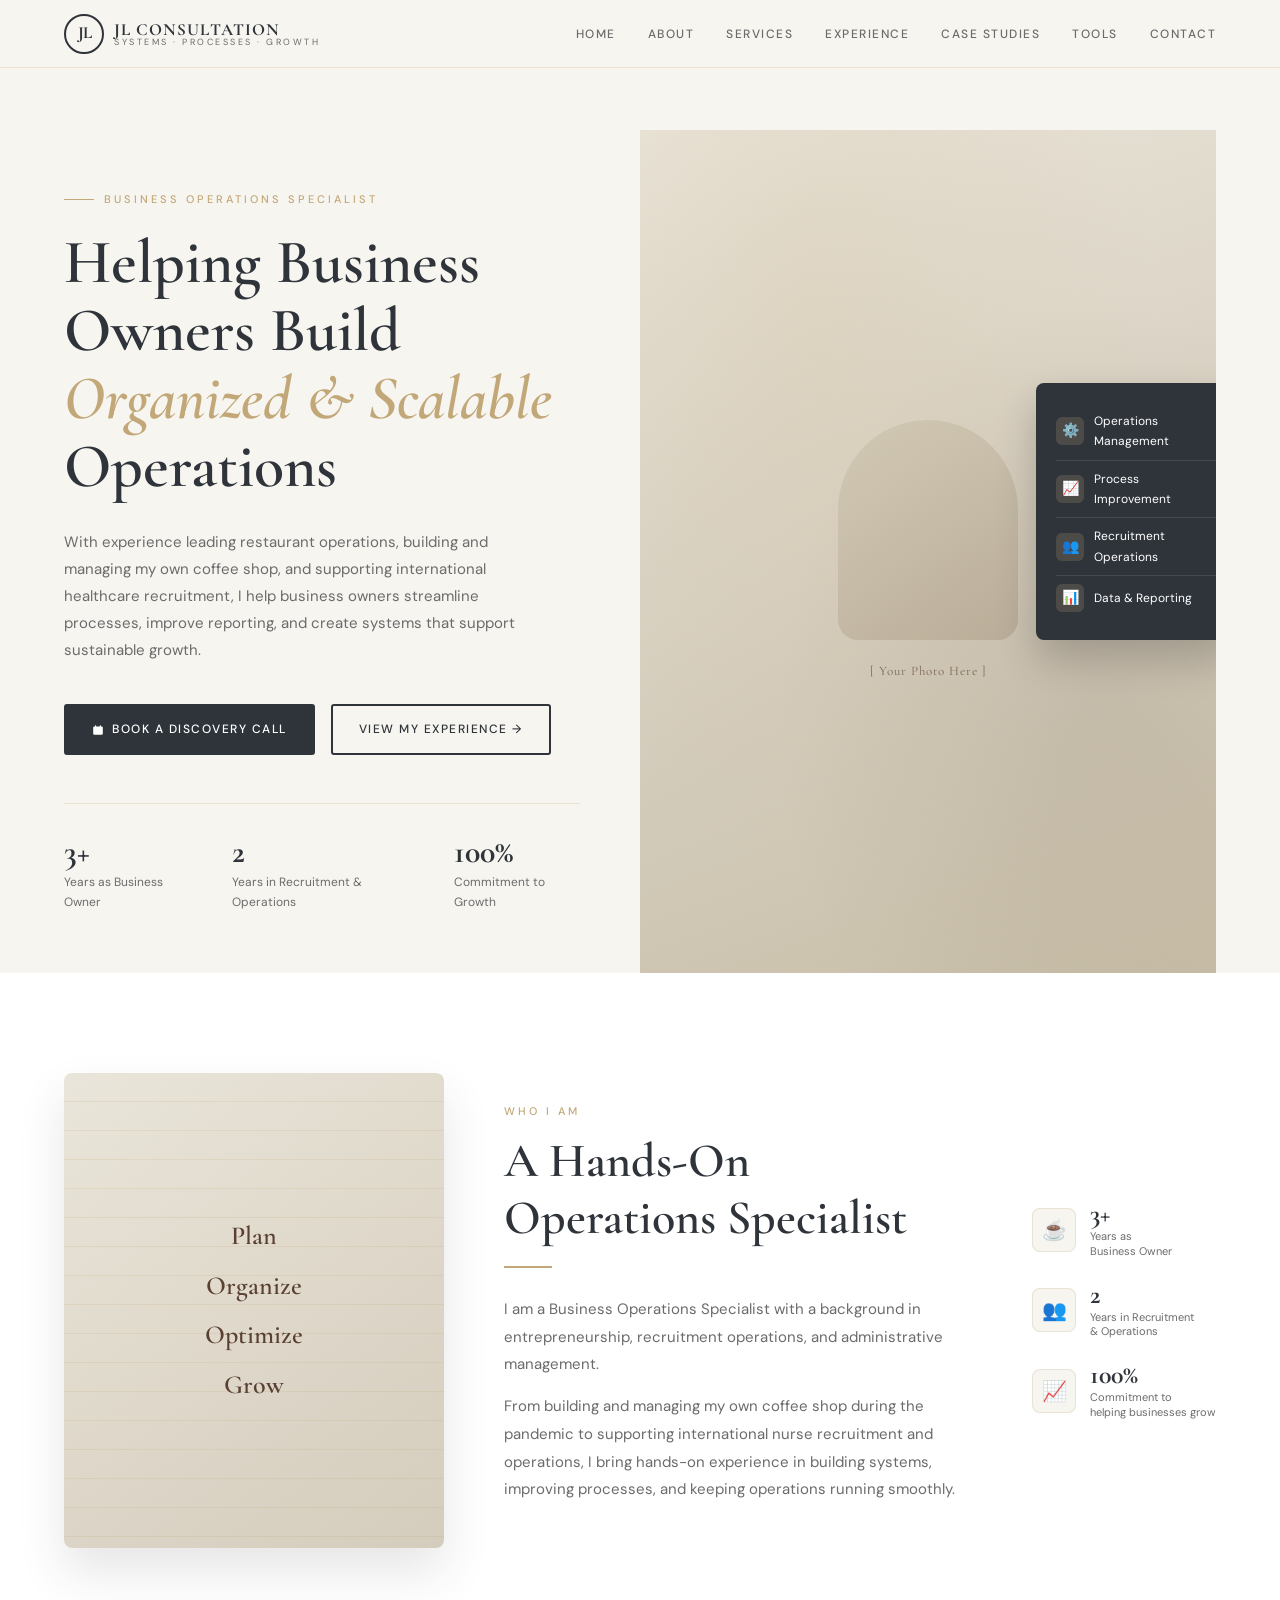
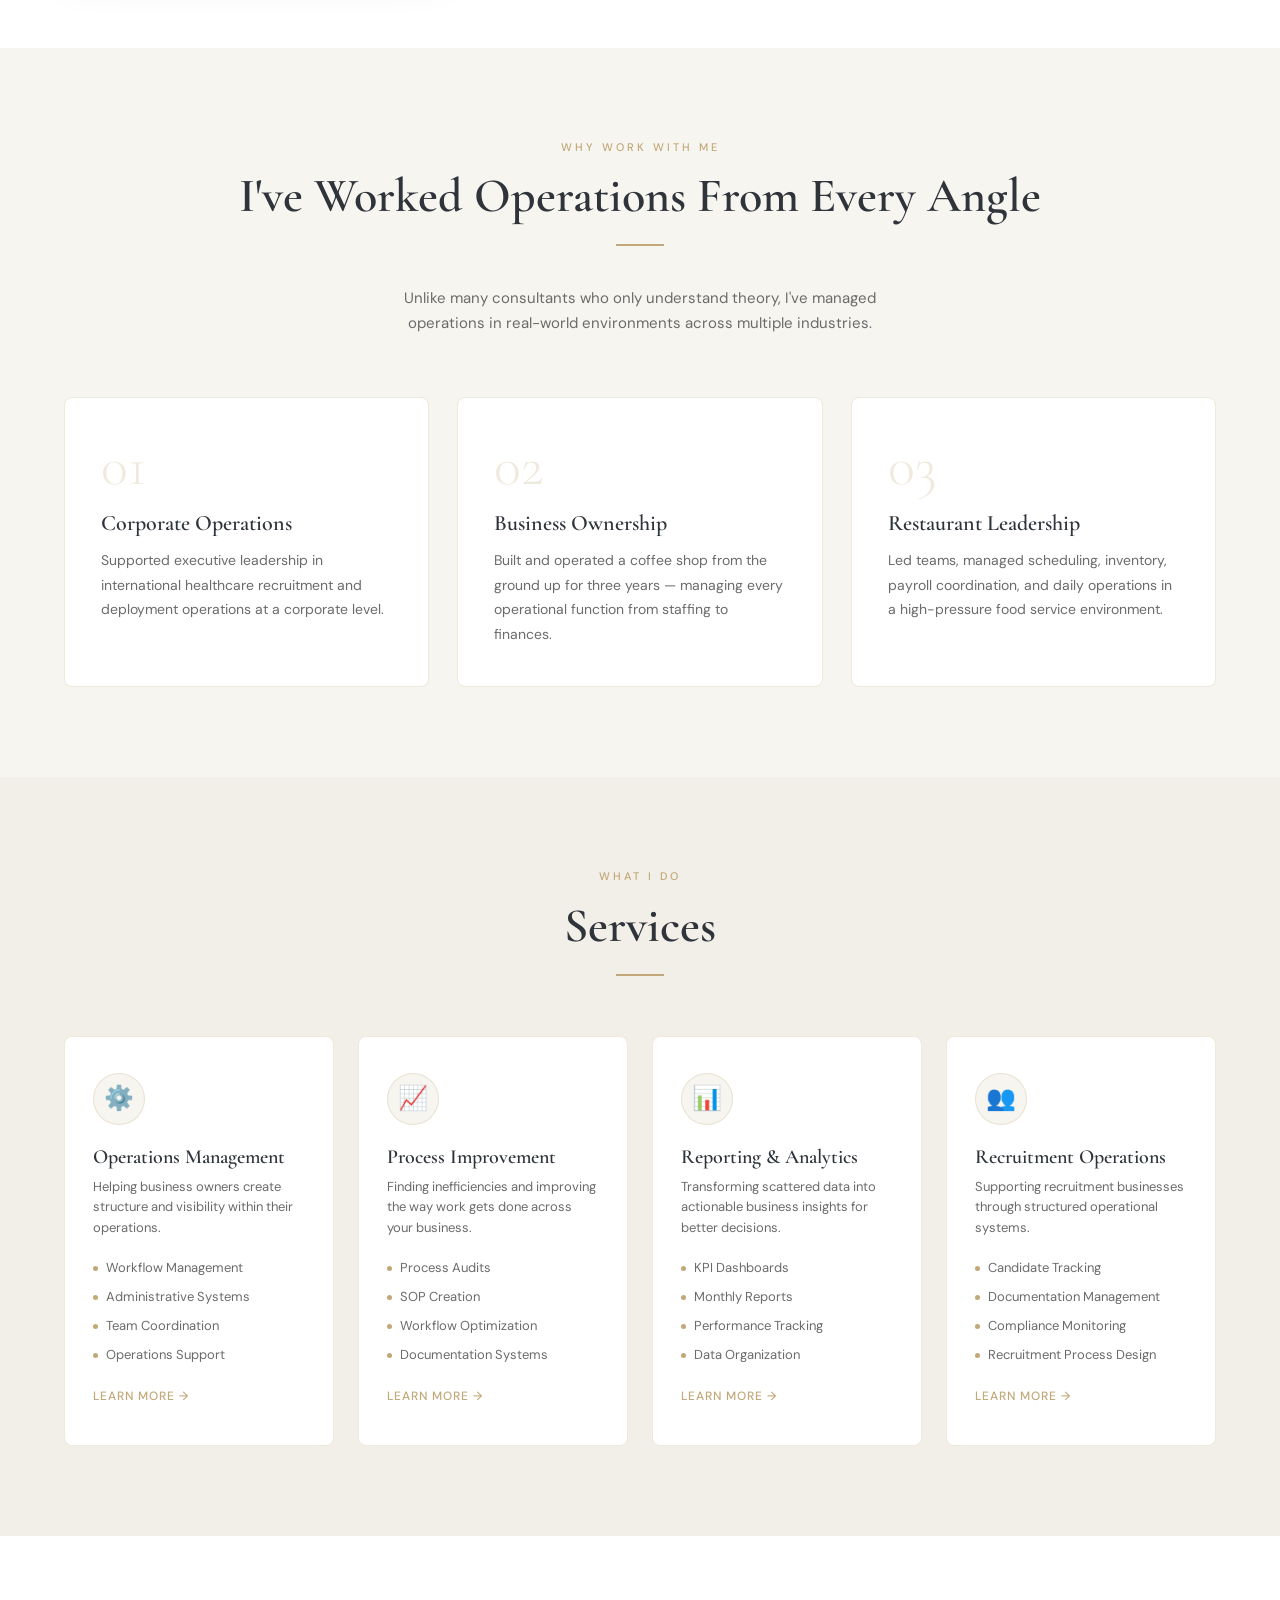
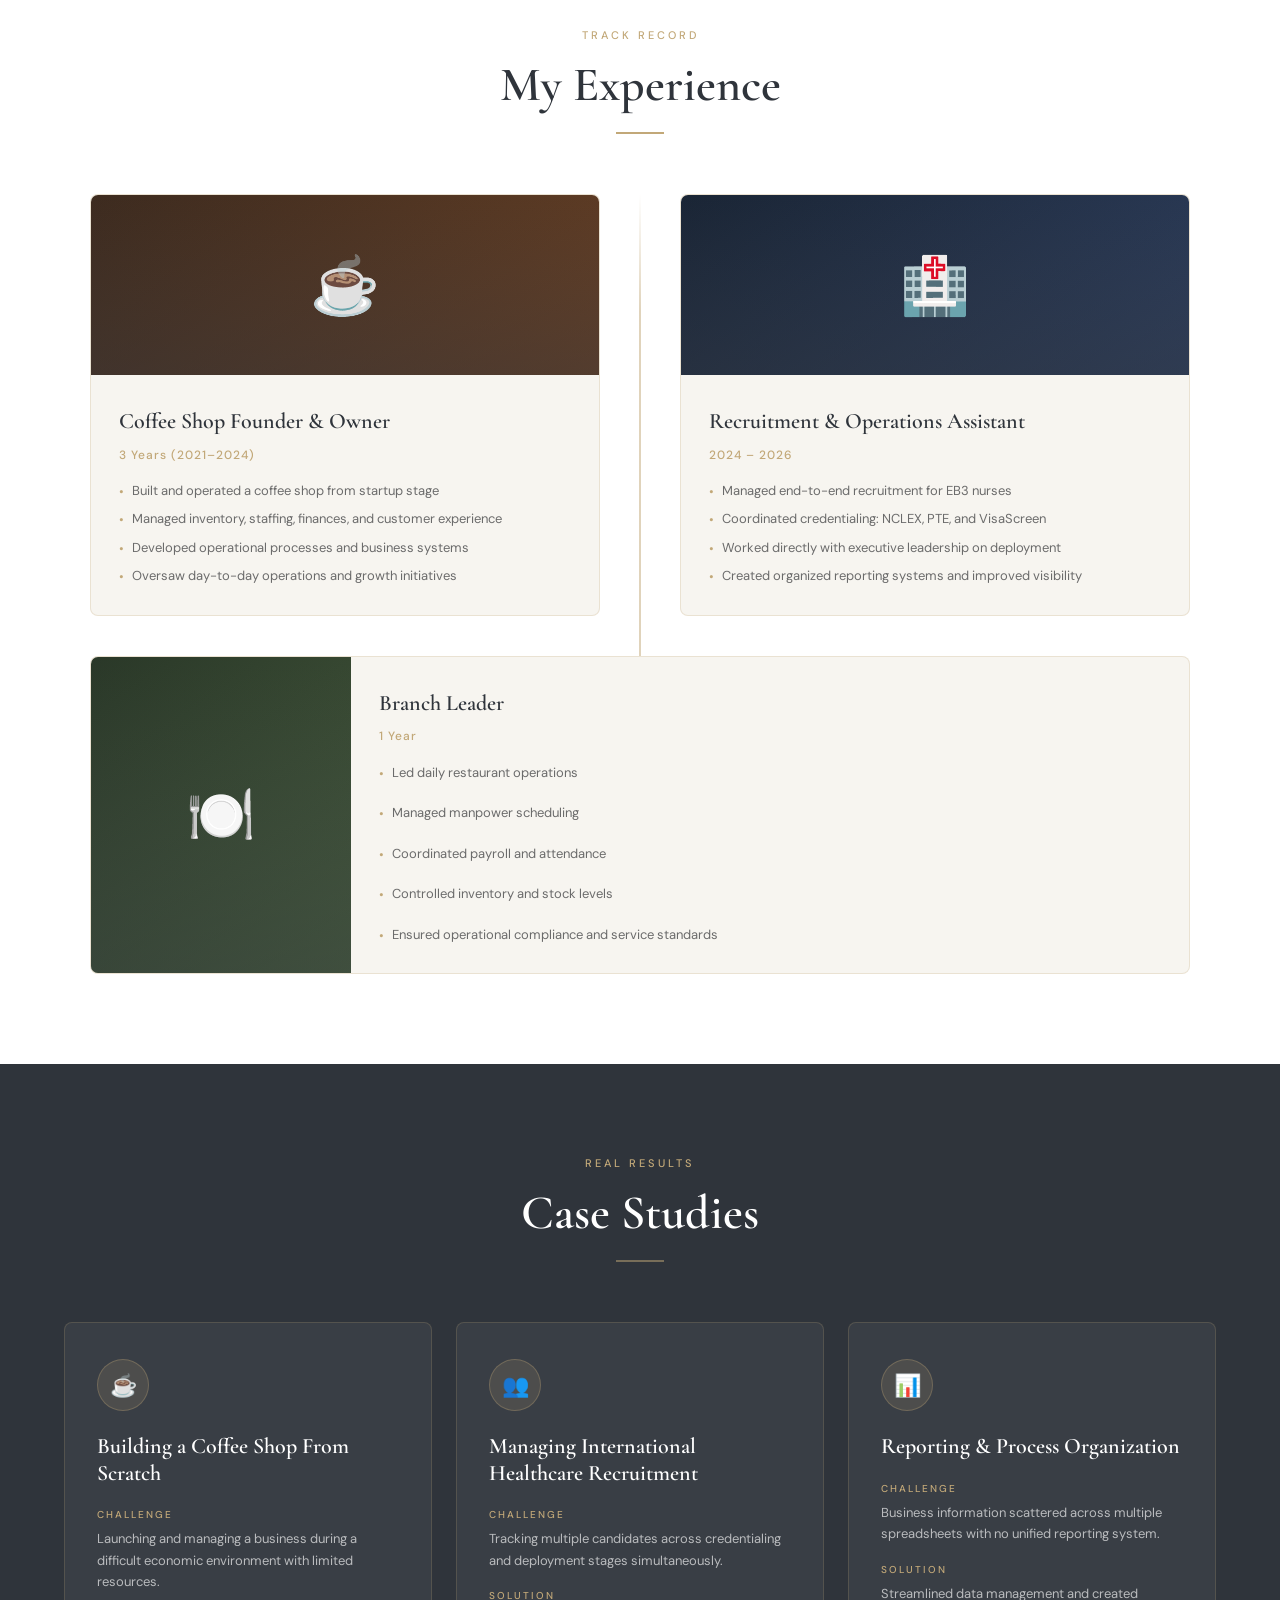
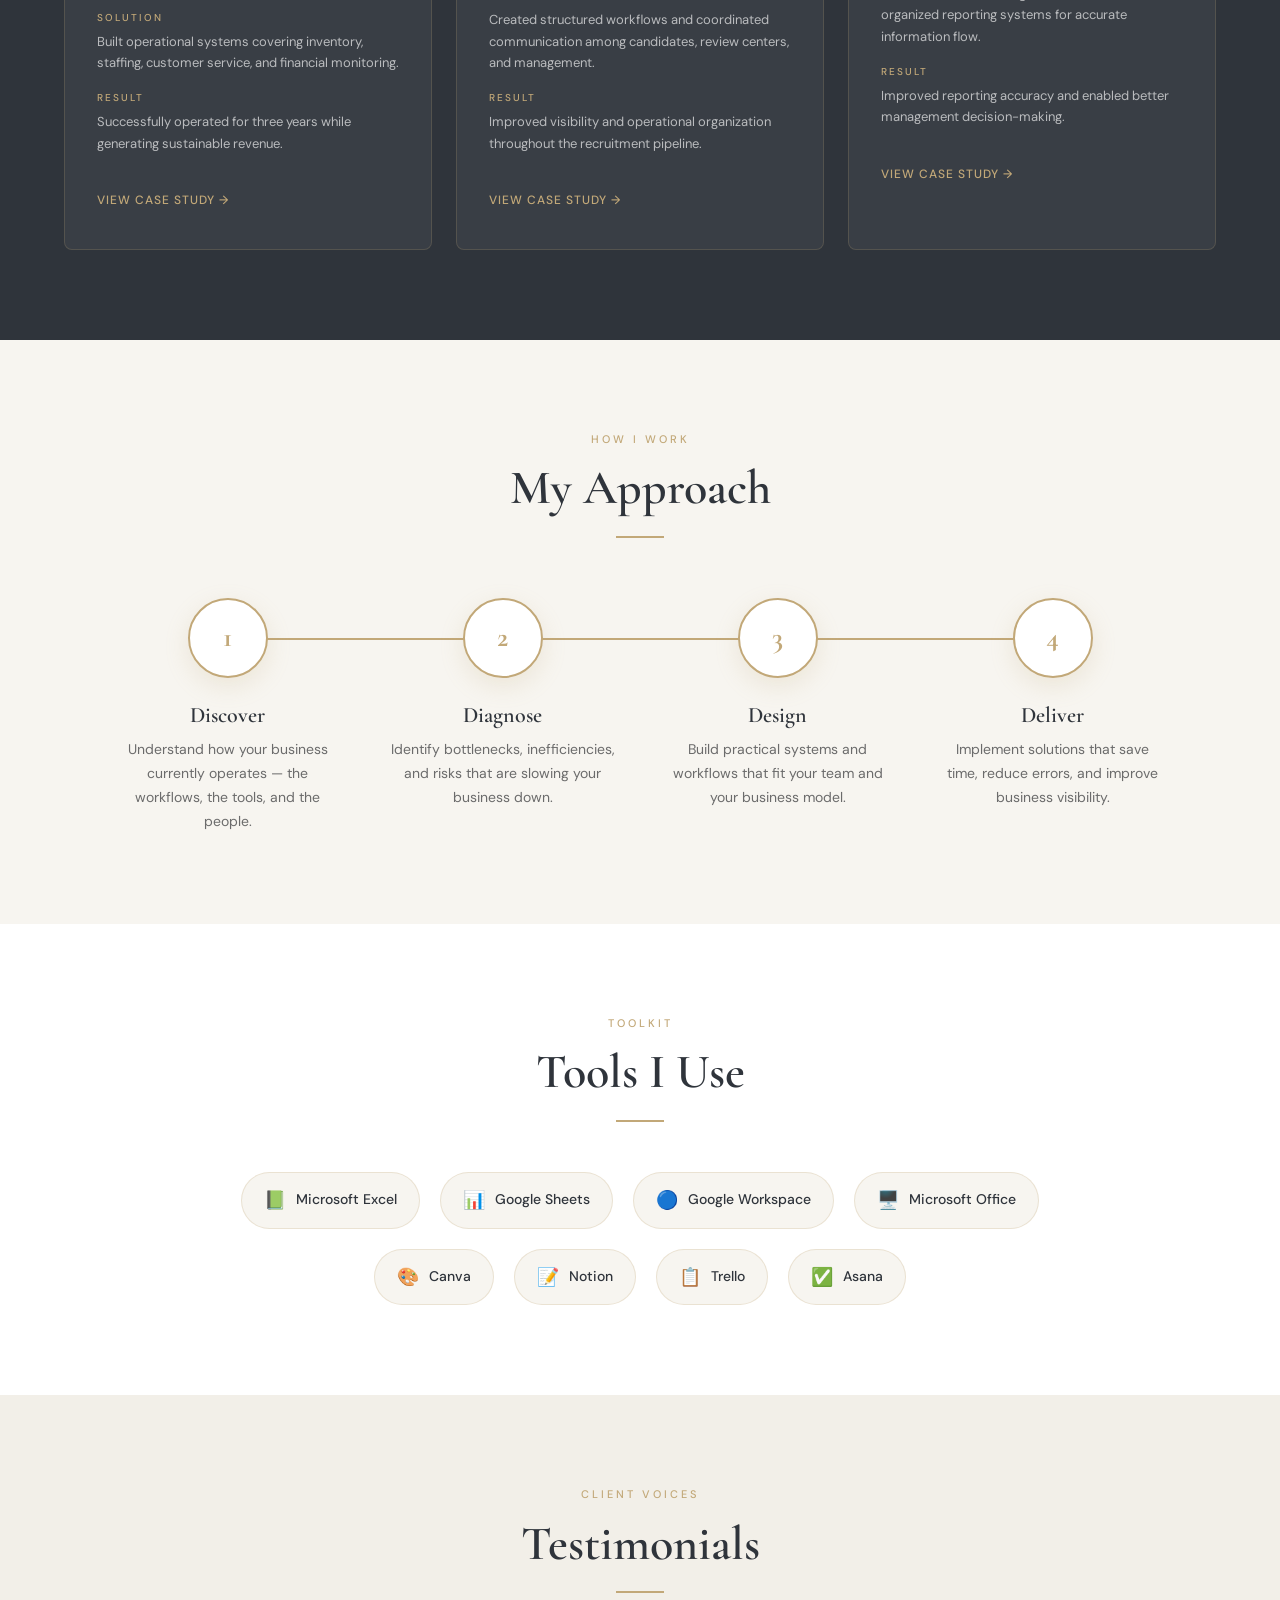
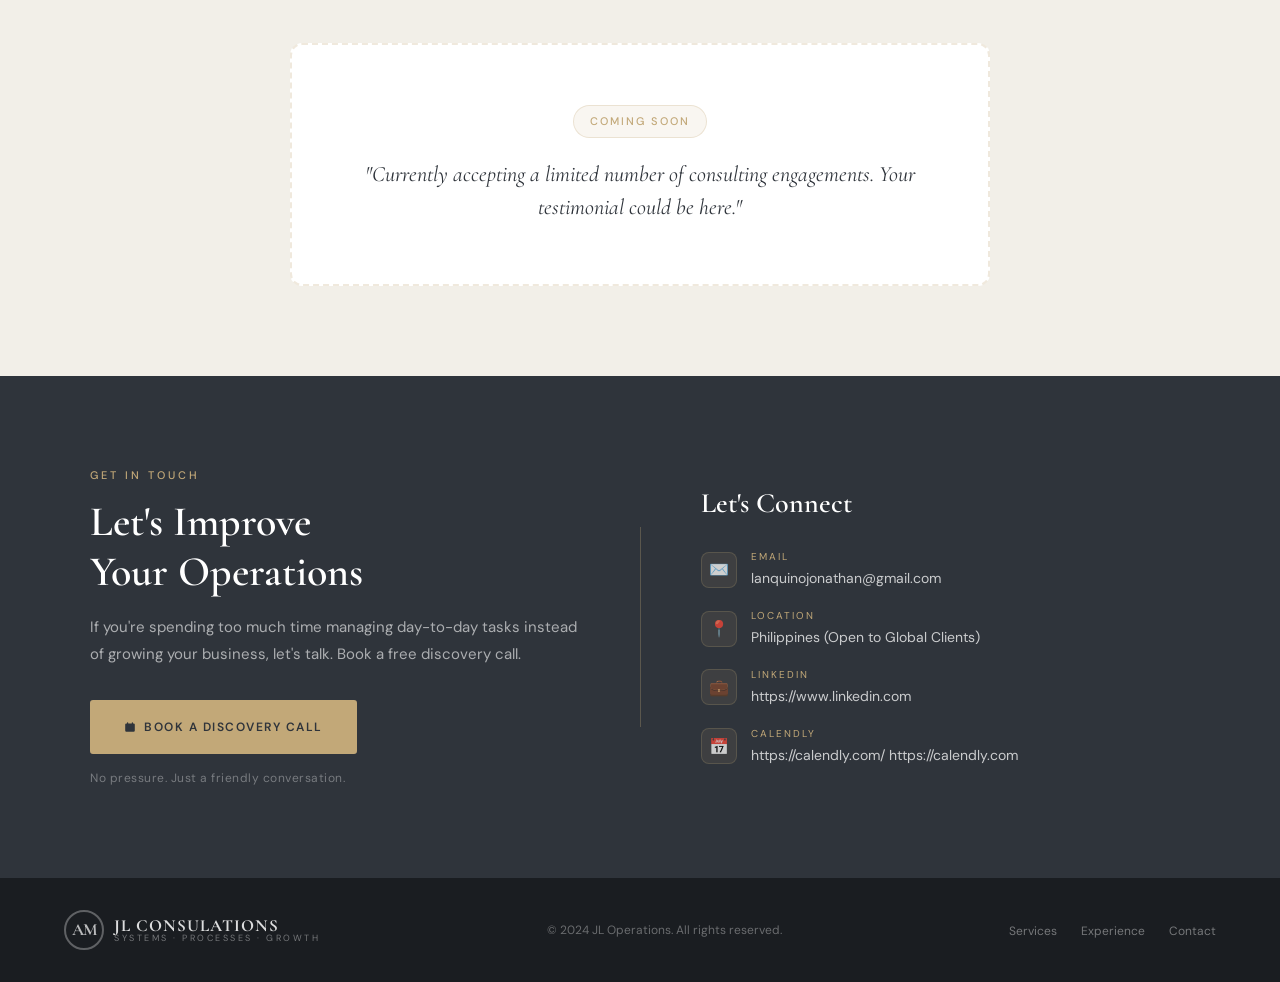
==== index.html @ 010ca154 "Main * Update index.html  Updated description  * Update index.html  Changed experience  * Update ind" ====
<!DOCTYPE html>
<html lang="en">
<head>
<meta charset="UTF-8">
<meta name="viewport" content="width=device-width, initial-scale=1.0">
<title>JL Operations — Systems. Processes. Growth.</title>
<link href="https://fonts.googleapis.com/css2?family=Cormorant+Garamond:ital,wght@0,300;0,400;0,500;0,600;0,700;1,400;1,600&family=DM+Sans:ital,opsz,wght@0,9..40,300;0,9..40,400;0,9..40,500;0,9..40,600;1,9..40,300&display=swap" rel="stylesheet">
<style>
  *, *::before, *::after { margin: 0; padding: 0; box-sizing: border-box; }

  :root {
    --charcoal: #2F343B;
    --walnut: #5A4033;
    --warm-white: #F7F5F0;
    --gold: #C2A878;
    --gold-light: #D4BC96;
    --text: #1D1D1D;
    --text-muted: #6B6B6B;
    --border: rgba(194,168,120,0.25);
    --card-bg: #FFFFFF;
    --section-alt: #F2EFE8;
  }

  html { scroll-behavior: smooth; }

  body {
    font-family: 'DM Sans', sans-serif;
    background: var(--warm-white);
    color: var(--text);
    font-size: 15px;
    line-height: 1.7;
    overflow-x: hidden;
  }

  h1, h2, h3, h4 {
    font-family: 'Cormorant Garamond', serif;
    font-weight: 600;
    line-height: 1.2;
  }

  /* ===== NAVBAR ===== */
  nav {
    position: fixed;
    top: 0; left: 0; right: 0;
    z-index: 100;
    background: rgba(247,245,240,0.96);
    backdrop-filter: blur(12px);
    border-bottom: 1px solid var(--border);
    padding: 0 5%;
    display: flex;
    align-items: center;
    justify-content: space-between;
    height: 68px;
    transition: box-shadow 0.3s;
  }

  nav.scrolled { box-shadow: 0 2px 20px rgba(47,52,59,0.08); }

  .logo {
    display: flex;
    align-items: center;
    gap: 10px;
    text-decoration: none;
  }

  .logo-mark {
    width: 40px;
    height: 40px;
    border: 2px solid var(--charcoal);
    border-radius: 50%;
    display: flex;
    align-items: center;
    justify-content: center;
    font-family: 'Cormorant Garamond', serif;
    font-size: 17px;
    font-weight: 700;
    color: var(--charcoal);
    letter-spacing: -1px;
  }

  .logo-text {
    display: flex;
    flex-direction: column;
    line-height: 1;
  }

  .logo-name {
    font-family: 'Cormorant Garamond', serif;
    font-size: 17px;
    font-weight: 700;
    color: var(--charcoal);
    letter-spacing: 1px;
    text-transform: uppercase;
  }

  .logo-tag {
    font-size: 9px;
    letter-spacing: 2.5px;
    color: var(--text-muted);
    text-transform: uppercase;
  }

  .nav-links {
    display: flex;
    gap: 32px;
    list-style: none;
  }

  .nav-links a {
    text-decoration: none;
    font-size: 12px;
    font-weight: 500;
    letter-spacing: 1.5px;
    text-transform: uppercase;
    color: var(--text-muted);
    transition: color 0.2s;
    position: relative;
    padding-bottom: 3px;
  }

  .nav-links a::after {
    content: '';
    position: absolute;
    bottom: 0; left: 0;
    width: 0; height: 1px;
    background: var(--gold);
    transition: width 0.3s;
  }

  .nav-links a:hover { color: var(--charcoal); }
  .nav-links a:hover::after { width: 100%; }

  /* ===== BUTTONS ===== */
  .btn-primary {
    display: inline-flex;
    align-items: center;
    gap: 8px;
    background: var(--charcoal);
    color: #fff;
    padding: 13px 26px;
    border-radius: 3px;
    font-size: 12px;
    font-weight: 500;
    letter-spacing: 1.5px;
    text-transform: uppercase;
    text-decoration: none;
    transition: background 0.2s, transform 0.2s;
    cursor: pointer;
    border: 2px solid var(--charcoal);
  }

  .btn-primary:hover {
    background: var(--walnut);
    border-color: var(--walnut);
    transform: translateY(-1px);
  }

  .btn-outline {
    display: inline-flex;
    align-items: center;
    gap: 8px;
    background: transparent;
    color: var(--charcoal);
    padding: 13px 26px;
    border-radius: 3px;
    font-size: 12px;
    font-weight: 500;
    letter-spacing: 1.5px;
    text-transform: uppercase;
    text-decoration: none;
    border: 2px solid var(--charcoal);
    transition: background 0.2s, color 0.2s, transform 0.2s;
    cursor: pointer;
  }

  .btn-outline:hover {
    background: var(--charcoal);
    color: #fff;
    transform: translateY(-1px);
  }

  .btn-gold {
    display: inline-flex;
    align-items: center;
    gap: 8px;
    background: var(--gold);
    color: var(--charcoal);
    padding: 15px 32px;
    border-radius: 3px;
    font-size: 12px;
    font-weight: 600;
    letter-spacing: 1.5px;
    text-transform: uppercase;
    text-decoration: none;
    transition: background 0.2s, transform 0.2s;
    cursor: pointer;
    border: 2px solid var(--gold);
  }

  .btn-gold:hover {
    background: var(--gold-light);
    border-color: var(--gold-light);
    transform: translateY(-1px);
  }

  /* ===== SECTION HELPERS ===== */
  section { padding: 90px 5%; }

  .section-label {
    font-size: 11px;
    letter-spacing: 3px;
    text-transform: uppercase;
    color: var(--gold);
    font-weight: 500;
    margin-bottom: 12px;
    display: block;
  }

  .section-title {
    font-size: clamp(32px, 4vw, 48px);
    color: var(--charcoal);
    margin-bottom: 16px;
  }

  .section-rule {
    width: 48px;
    height: 2px;
    background: var(--gold);
    margin: 18px 0 28px;
  }

  .section-rule.center { margin: 18px auto 40px; }

  .text-center { text-align: center; }

  /* ===== HERO ===== */
  #hero {
    padding-top: 130px;
    padding-bottom: 0;
    background: var(--warm-white);
    min-height: 100vh;
    display: flex;
    flex-direction: column;
  }

  .hero-inner {
    display: grid;
    grid-template-columns: 1fr 1fr;
    gap: 0;
    flex: 1;
    align-items: stretch;
    max-width: 1400px;
    margin: 0 auto;
    width: 100%;
  }

  .hero-left {
    padding: 60px 60px 60px 0;
    display: flex;
    flex-direction: column;
    justify-content: center;
  }

  .hero-eyebrow {
    font-size: 11px;
    letter-spacing: 3px;
    text-transform: uppercase;
    color: var(--gold);
    font-weight: 500;
    margin-bottom: 20px;
    display: flex;
    align-items: center;
    gap: 10px;
  }

  .hero-eyebrow::before {
    content: '';
    width: 30px;
    height: 1px;
    background: var(--gold);
  }

  .hero-headline {
    font-size: clamp(38px, 5vw, 62px);
    color: var(--charcoal);
    line-height: 1.1;
    margin-bottom: 28px;
  }

  .hero-headline .highlight {
    color: var(--gold);
    font-style: italic;
  }

  .hero-sub {
    font-size: 15px;
    color: var(--text-muted);
    line-height: 1.8;
    max-width: 460px;
    margin-bottom: 40px;
  }

  .hero-buttons {
    display: flex;
    gap: 16px;
    flex-wrap: wrap;
    margin-bottom: 48px;
  }

  .hero-stats {
    display: flex;
    gap: 40px;
    padding-top: 32px;
    border-top: 1px solid var(--border);
  }

  .hero-stat-num {
    font-family: 'Cormorant Garamond', serif;
    font-size: 32px;
    font-weight: 700;
    color: var(--charcoal);
    line-height: 1;
  }

  .hero-stat-label {
    font-size: 12px;
    color: var(--text-muted);
    margin-top: 4px;
  }

  .hero-right {
    position: relative;
    overflow: hidden;
    background: linear-gradient(145deg, #EDE9E0 0%, #D9D3C5 100%);
  }

  .hero-image-placeholder {
    width: 100%;
    height: 100%;
    min-height: 600px;
    display: flex;
    align-items: flex-end;
    justify-content: center;
    background: linear-gradient(160deg, #EAE5DA 0%, #D4CCBC 60%, #C8BFA8 100%);
    position: relative;
    overflow: hidden;
  }

  .hero-image-placeholder::before {
    content: '';
    position: absolute;
    top: 0; left: 0; right: 0; bottom: 0;
    background: 
      radial-gradient(ellipse at 30% 20%, rgba(194,168,120,0.15) 0%, transparent 60%),
      radial-gradient(ellipse at 80% 70%, rgba(90,64,51,0.1) 0%, transparent 50%);
  }

  .hero-image-content {
    padding: 40px;
    text-align: center;
    position: relative;
    z-index: 2;
  }

  .hero-avatar {
    width: 220px;
    height: 280px;
    background: linear-gradient(145deg, var(--gold-light), var(--walnut));
    border-radius: 110px 110px 0 0;
    margin: 0 auto 0;
    display: flex;
    align-items: center;
    justify-content: center;
    font-size: 72px;
    opacity: 0.6;
    position: relative;
    overflow: hidden;
  }

  .hero-float-card {
    position: absolute;
    right: -20px;
    top: 30%;
    background: var(--charcoal);
    color: #fff;
    border-radius: 8px;
    padding: 20px;
    width: 200px;
    box-shadow: 0 20px 40px rgba(0,0,0,0.2);
  }

  .hero-float-card-item {
    display: flex;
    align-items: center;
    gap: 10px;
    padding: 8px 0;
    font-size: 12px;
    border-bottom: 1px solid rgba(255,255,255,0.1);
  }

  .hero-float-card-item:last-child { border-bottom: none; }

  .float-icon {
    width: 28px;
    height: 28px;
    background: rgba(194,168,120,0.2);
    border-radius: 6px;
    display: flex;
    align-items: center;
    justify-content: center;
    font-size: 14px;
    flex-shrink: 0;
  }

  /* ===== WHO I AM ===== */
  #about {
    background: #fff;
    padding: 100px 5%;
  }

  .about-inner {
    display: grid;
    grid-template-columns: 380px 1fr auto;
    gap: 60px;
    align-items: center;
    max-width: 1200px;
    margin: 0 auto;
  }

  .about-image-box {
    position: relative;
  }

  .about-notebook {
    width: 100%;
    aspect-ratio: 4/5;
    background: linear-gradient(145deg, #EAE5DA, #D4CCBC);
    border-radius: 8px;
    display: flex;
    align-items: center;
    justify-content: center;
    position: relative;
    overflow: hidden;
    box-shadow: 0 24px 48px rgba(47,52,59,0.12);
  }

  .notebook-lines {
    position: absolute;
    top: 0; left: 0; right: 0; bottom: 0;
    background: repeating-linear-gradient(
      transparent,
      transparent 28px,
      rgba(194,168,120,0.2) 28px,
      rgba(194,168,120,0.2) 29px
    );
  }

  .notebook-text {
    font-family: 'Cormorant Garamond', serif;
    font-size: 26px;
    font-weight: 600;
    color: var(--walnut);
    text-align: center;
    line-height: 1.9;
    position: relative;
    z-index: 2;
  }

  .about-content { }

  .about-desc {
    font-size: 15px;
    color: var(--text-muted);
    line-height: 1.85;
    margin-bottom: 14px;
  }

  .about-stats {
    display: flex;
    flex-direction: column;
    gap: 24px;
    min-width: 160px;
  }

  .about-stat {
    display: flex;
    align-items: center;
    gap: 14px;
  }

  .about-stat-icon {
    width: 44px;
    height: 44px;
    background: var(--warm-white);
    border-radius: 8px;
    display: flex;
    align-items: center;
    justify-content: center;
    font-size: 20px;
    flex-shrink: 0;
    border: 1px solid var(--border);
  }

  .about-stat-num {
    font-family: 'Cormorant Garamond', serif;
    font-size: 26px;
    font-weight: 700;
    color: var(--charcoal);
    line-height: 1;
  }

  .about-stat-label {
    font-size: 11px;
    color: var(--text-muted);
    margin-top: 2px;
    line-height: 1.3;
  }

  /* ===== WHY WORK WITH ME ===== */
  #why {
    background: var(--warm-white);
  }

  .why-inner {
    max-width: 1200px;
    margin: 0 auto;
  }

  .why-header {
    text-align: center;
    margin-bottom: 60px;
  }

  .why-subtext {
    max-width: 500px;
    margin: 0 auto;
    color: var(--text-muted);
    font-size: 15px;
  }

  .why-grid {
    display: grid;
    grid-template-columns: repeat(3, 1fr);
    gap: 28px;
  }

  .why-card {
    background: #fff;
    border-radius: 8px;
    padding: 40px 36px;
    border: 1px solid var(--border);
    transition: transform 0.3s, box-shadow 0.3s;
    position: relative;
    overflow: hidden;
  }

  .why-card::before {
    content: '';
    position: absolute;
    top: 0; left: 0; right: 0;
    height: 3px;
    background: var(--gold);
    transform: scaleX(0);
    transform-origin: left;
    transition: transform 0.3s;
  }

  .why-card:hover { transform: translateY(-4px); box-shadow: 0 16px 40px rgba(47,52,59,0.1); }
  .why-card:hover::before { transform: scaleX(1); }

  .why-num {
    font-family: 'Cormorant Garamond', serif;
    font-size: 56px;
    font-weight: 300;
    color: var(--border);
    line-height: 1;
    margin-bottom: 16px;
  }

  .why-card h3 {
    font-size: 22px;
    color: var(--charcoal);
    margin-bottom: 12px;
  }

  .why-card p {
    font-size: 14px;
    color: var(--text-muted);
    line-height: 1.75;
  }

  /* ===== SERVICES ===== */
  #services {
    background: var(--section-alt);
  }

  .services-header {
    text-align: center;
    margin-bottom: 60px;
  }

  .services-grid {
    display: grid;
    grid-template-columns: repeat(4, 1fr);
    gap: 24px;
    max-width: 1200px;
    margin: 0 auto;
  }

  .service-card {
    background: #fff;
    border-radius: 8px;
    padding: 36px 28px;
    border: 1px solid var(--border);
    transition: transform 0.3s, box-shadow 0.3s;
  }

  .service-card:hover {
    transform: translateY(-4px);
    box-shadow: 0 16px 40px rgba(47,52,59,0.1);
  }

  .service-icon {
    width: 52px;
    height: 52px;
    background: var(--warm-white);
    border-radius: 50%;
    display: flex;
    align-items: center;
    justify-content: center;
    font-size: 24px;
    margin-bottom: 20px;
    border: 1px solid var(--border);
    color: var(--gold);
  }

  .service-card h3 {
    font-size: 20px;
    color: var(--charcoal);
    margin-bottom: 8px;
  }

  .service-card > p {
    font-size: 13px;
    color: var(--text-muted);
    margin-bottom: 18px;
    line-height: 1.6;
  }

  .service-list {
    list-style: none;
    display: flex;
    flex-direction: column;
    gap: 7px;
  }

  .service-list li {
    font-size: 13px;
    color: var(--text-muted);
    display: flex;
    align-items: center;
    gap: 8px;
  }

  .service-list li::before {
    content: '';
    width: 5px;
    height: 5px;
    border-radius: 50%;
    background: var(--gold);
    flex-shrink: 0;
  }

  .learn-more {
    display: inline-flex;
    align-items: center;
    gap: 6px;
    color: var(--gold);
    font-size: 12px;
    font-weight: 500;
    letter-spacing: 1px;
    text-transform: uppercase;
    text-decoration: none;
    margin-top: 20px;
    transition: gap 0.2s;
  }

  .learn-more:hover { gap: 10px; }

  /* ===== EXPERIENCE ===== */
  #experience {
    background: #fff;
  }

  .experience-header {
    text-align: center;
    margin-bottom: 60px;
  }

  .experience-inner {
    max-width: 1100px;
    margin: 0 auto;
    position: relative;
  }

  .exp-timeline-line {
    position: absolute;
    left: 50%;
    top: 0;
    bottom: 0;
    width: 1px;
    background: linear-gradient(to bottom, transparent, var(--gold) 15%, var(--gold) 85%, transparent);
    transform: translateX(-50%);
  }

  .exp-dot {
    position: absolute;
    left: 50%;
    top: 50%;
    width: 14px;
    height: 14px;
    background: var(--gold);
    border-radius: 50%;
    transform: translate(-50%, -50%);
    border: 3px solid #fff;
    box-shadow: 0 0 0 2px var(--gold);
  }

  .experience-grid {
    display: grid;
    grid-template-columns: 1fr 1fr;
    gap: 40px 80px;
    position: relative;
  }

  .exp-card {
    background: var(--warm-white);
    border-radius: 8px;
    overflow: hidden;
    border: 1px solid var(--border);
  }

  .exp-card-img {
    height: 180px;
    background: linear-gradient(145deg, #EAE5DA, #C8BFA8);
    display: flex;
    align-items: center;
    justify-content: center;
    font-size: 48px;
    position: relative;
    overflow: hidden;
  }

  .exp-card-img::after {
    content: '';
    position: absolute;
    inset: 0;
    background: linear-gradient(to top, rgba(47,52,59,0.4), transparent);
  }

  .exp-card-body {
    padding: 28px;
  }

  .exp-role {
    font-family: 'Cormorant Garamond', serif;
    font-size: 22px;
    font-weight: 600;
    color: var(--charcoal);
    margin-bottom: 4px;
  }

  .exp-period {
    font-size: 12px;
    color: var(--gold);
    font-weight: 500;
    letter-spacing: 1px;
    margin-bottom: 16px;
  }

  .exp-list {
    list-style: none;
    display: flex;
    flex-direction: column;
    gap: 8px;
  }

  .exp-list li {
    font-size: 13px;
    color: var(--text-muted);
    display: flex;
    align-items: flex-start;
    gap: 8px;
    line-height: 1.5;
  }

  .exp-list li::before {
    content: '•';
    color: var(--gold);
    flex-shrink: 0;
    margin-top: 1px;
  }

  /* Branch leader card — full width */
  .exp-card.full {
    grid-column: 1 / -1;
    display: grid;
    grid-template-columns: 260px 1fr;
  }

  .exp-card.full .exp-card-img { height: auto; min-height: 160px; }

  /* ===== CASE STUDIES ===== */
  #case-studies {
    background: var(--charcoal);
    color: #fff;
  }

  .case-header {
    text-align: center;
    margin-bottom: 60px;
  }

  .case-header .section-title { color: #fff; }

  .case-grid {
    display: grid;
    grid-template-columns: repeat(3, 1fr);
    gap: 24px;
    max-width: 1200px;
    margin: 0 auto;
  }

  .case-card {
    background: rgba(255,255,255,0.05);
    border: 1px solid rgba(194,168,120,0.2);
    border-radius: 8px;
    padding: 36px 32px;
    transition: background 0.3s, transform 0.3s;
  }

  .case-card:hover {
    background: rgba(255,255,255,0.09);
    transform: translateY(-3px);
  }

  .case-icon {
    width: 52px;
    height: 52px;
    background: rgba(194,168,120,0.15);
    border-radius: 50%;
    display: flex;
    align-items: center;
    justify-content: center;
    font-size: 22px;
    margin-bottom: 22px;
    border: 1px solid rgba(194,168,120,0.3);
  }

  .case-card h3 {
    font-size: 22px;
    color: #fff;
    margin-bottom: 20px;
  }

  .case-block { margin-bottom: 16px; }

  .case-label {
    font-size: 10px;
    letter-spacing: 2px;
    text-transform: uppercase;
    color: var(--gold);
    font-weight: 500;
    margin-bottom: 5px;
  }

  .case-text {
    font-size: 13px;
    color: rgba(255,255,255,0.65);
    line-height: 1.65;
  }

  .case-link {
    display: inline-flex;
    align-items: center;
    gap: 6px;
    color: var(--gold);
    font-size: 12px;
    font-weight: 500;
    letter-spacing: 1px;
    text-transform: uppercase;
    text-decoration: none;
    margin-top: 20px;
    transition: gap 0.2s;
  }

  .case-link:hover { gap: 10px; }

  /* ===== APPROACH ===== */
  #approach {
    background: var(--warm-white);
  }

  .approach-header { text-align: center; margin-bottom: 60px; }

  .approach-grid {
    display: grid;
    grid-template-columns: repeat(4, 1fr);
    gap: 0;
    max-width: 1100px;
    margin: 0 auto;
    position: relative;
  }

  .approach-grid::after {
    content: '';
    position: absolute;
    top: 40px;
    left: calc(12.5% + 20px);
    right: calc(12.5% + 20px);
    height: 2px;
    background: linear-gradient(to right, var(--gold) 0%, var(--gold) 100%);
    z-index: 0;
  }

  .approach-step {
    text-align: center;
    padding: 0 24px;
    position: relative;
    z-index: 1;
  }

  .approach-num {
    width: 80px;
    height: 80px;
    background: #fff;
    border: 2px solid var(--gold);
    border-radius: 50%;
    display: flex;
    align-items: center;
    justify-content: center;
    margin: 0 auto 24px;
    font-family: 'Cormorant Garamond', serif;
    font-size: 28px;
    font-weight: 700;
    color: var(--gold);
    box-shadow: 0 8px 24px rgba(194,168,120,0.2);
  }

  .approach-step h3 {
    font-size: 22px;
    color: var(--charcoal);
    margin-bottom: 10px;
  }

  .approach-step p {
    font-size: 14px;
    color: var(--text-muted);
    line-height: 1.7;
  }

  /* ===== TOOLS ===== */
  #tools {
    background: #fff;
  }

  .tools-header { text-align: center; margin-bottom: 50px; }

  .tools-row {
    display: flex;
    flex-wrap: wrap;
    justify-content: center;
    gap: 20px;
    max-width: 900px;
    margin: 0 auto;
  }

  .tool-pill {
    display: flex;
    align-items: center;
    gap: 10px;
    background: var(--warm-white);
    border: 1px solid var(--border);
    border-radius: 40px;
    padding: 12px 22px;
    font-size: 14px;
    font-weight: 500;
    color: var(--charcoal);
    transition: border-color 0.2s, transform 0.2s, box-shadow 0.2s;
  }

  .tool-pill:hover {
    border-color: var(--gold);
    transform: translateY(-2px);
    box-shadow: 0 8px 20px rgba(194,168,120,0.15);
  }

  .tool-emoji { font-size: 18px; }

  /* ===== TESTIMONIALS ===== */
  #testimonials {
    background: var(--section-alt);
  }

  .testimonials-header { text-align: center; margin-bottom: 50px; }

  .testimonials-placeholder {
    max-width: 700px;
    margin: 0 auto;
    text-align: center;
    padding: 60px 40px;
    background: #fff;
    border-radius: 12px;
    border: 2px dashed var(--border);
  }

  .placeholder-badge {
    display: inline-block;
    background: rgba(194,168,120,0.1);
    color: var(--gold);
    border: 1px solid var(--border);
    border-radius: 20px;
    padding: 6px 16px;
    font-size: 11px;
    letter-spacing: 2px;
    text-transform: uppercase;
    font-weight: 500;
    margin-bottom: 20px;
  }

  .testimonials-placeholder p {
    font-family: 'Cormorant Garamond', serif;
    font-size: 22px;
    font-style: italic;
    color: var(--charcoal);
    line-height: 1.5;
  }

  /* ===== CONTACT ===== */
  #contact {
    background: var(--charcoal);
    color: #fff;
    padding: 90px 5%;
  }

  .contact-inner {
    display: grid;
    grid-template-columns: 1fr auto 1fr;
    gap: 60px;
    align-items: center;
    max-width: 1100px;
    margin: 0 auto;
  }

  .contact-left h2 {
    font-size: 42px;
    color: #fff;
    line-height: 1.2;
    margin-bottom: 16px;
  }

  .contact-left p {
    font-size: 15px;
    color: rgba(255,255,255,0.6);
    line-height: 1.8;
    margin-bottom: 32px;
  }

  .contact-divider {
    width: 1px;
    height: 200px;
    background: rgba(194,168,120,0.3);
    align-self: center;
  }

  .contact-right h3 {
    font-family: 'Cormorant Garamond', serif;
    font-size: 28px;
    color: #fff;
    margin-bottom: 28px;
  }

  .contact-links {
    display: flex;
    flex-direction: column;
    gap: 16px;
  }

  .contact-link {
    display: flex;
    align-items: center;
    gap: 14px;
    color: rgba(255,255,255,0.75);
    text-decoration: none;
    font-size: 14px;
    transition: color 0.2s;
  }

  .contact-link:hover { color: var(--gold); }

  .contact-link-icon {
    width: 36px;
    height: 36px;
    background: rgba(194,168,120,0.1);
    border-radius: 8px;
    display: flex;
    align-items: center;
    justify-content: center;
    font-size: 16px;
    flex-shrink: 0;
    border: 1px solid rgba(194,168,120,0.2);
  }

  /* ===== FOOTER ===== */
  footer {
    background: #1A1D21;
    padding: 32px 5%;
    display: flex;
    align-items: center;
    justify-content: space-between;
  }

  .footer-logo .logo-name { color: rgba(255,255,255,0.85); }
  .footer-logo .logo-tag { color: rgba(255,255,255,0.4); }
  .footer-logo .logo-mark { border-color: rgba(255,255,255,0.3); color: rgba(255,255,255,0.7); }

  .footer-copy {
    font-size: 12px;
    color: rgba(255,255,255,0.35);
  }

  .footer-nav {
    display: flex;
    gap: 24px;
    list-style: none;
  }

  .footer-nav a {
    font-size: 12px;
    color: rgba(255,255,255,0.4);
    text-decoration: none;
    transition: color 0.2s;
  }

  .footer-nav a:hover { color: var(--gold); }

  /* ===== ANIMATIONS ===== */
  .fade-up {
    opacity: 0;
    transform: translateY(24px);
    transition: opacity 0.6s ease, transform 0.6s ease;
  }

  .fade-up.visible {
    opacity: 1;
    transform: translateY(0);
  }

  [data-delay="1"] { transition-delay: 0.1s; }
  [data-delay="2"] { transition-delay: 0.2s; }
  [data-delay="3"] { transition-delay: 0.3s; }
  [data-delay="4"] { transition-delay: 0.4s; }

  svg.icon {
    width: 1em;
    height: 1em;
    vertical-align: middle;
    fill: currentColor;
  }

  @media (max-width: 900px) {
    .hero-inner { grid-template-columns: 1fr; }
    .hero-right { min-height: 300px; display: none; }
    .hero-left { padding: 40px 0; }
    .about-inner { grid-template-columns: 1fr; }
    .about-notebook { display: none; }
    .about-stats { flex-direction: row; flex-wrap: wrap; }
    .why-grid, .services-grid, .case-grid, .approach-grid { grid-template-columns: 1fr; }
    .experience-grid { grid-template-columns: 1fr; }
    .exp-card.full { grid-template-columns: 1fr; }
    .contact-inner { grid-template-columns: 1fr; }
    .contact-divider { display: none; }
    nav { padding: 0 4%; }
    .nav-links { display: none; }
    section { padding: 60px 4%; }
  }
</style>
</head>
<body>

<!-- NAVBAR -->
<nav id="navbar">
  <a href="#" class="logo">
    <div class="logo-mark">JL</div>
    <div class="logo-text">
      <span class="logo-name">JL Consultation</span>
      <span class="logo-tag">Systems · Processes · Growth</span>
    </div>
  </a>
  <ul class="nav-links">
    <li><a href="#hero">Home</a></li>
    <li><a href="#about">About</a></li>
    <li><a href="#services">Services</a></li>
    <li><a href="#experience">Experience</a></li>
    <li><a href="#case-studies">Case Studies</a></li>
    <li><a href="#tools">Tools</a></li>
    <li><a href="#contact">Contact</a></li>
  </ul>
</nav>

<!-- HERO -->
<section id="hero">
  <div class="hero-inner">
    <div class="hero-left fade-up visible">
      <span class="hero-eyebrow">Business Operations Specialist</span>
      <h1 class="hero-headline">
        Helping Business Owners Build <span class="highlight">Organized &amp; Scalable</span> Operations
      </h1>
      <p class="hero-sub">
        With experience leading restaurant operations, building and managing my own coffee shop, and supporting international healthcare recruitment, I help business owners streamline processes, improve reporting, and create systems that support sustainable growth.
      </p>
      <div class="hero-buttons">
        <a href="#contact" class="btn-primary">
          <svg viewBox="0 0 20 20" class="icon"><path d="M6 2a1 1 0 00-1 1v1H4a2 2 0 00-2 2v10a2 2 0 002 2h12a2 2 0 002-2V6a2 2 0 00-2-2h-1V3a1 1 0 10-2 0v1H7V3a1 1 0 00-1-1zm0 5a1 1 0 000 2h8a1 1 0 100-2H6z"/></svg>
          Book a Discovery Call
        </a>
        <a href="#experience" class="btn-outline">View My Experience →</a>
      </div>
      <div class="hero-stats">
        <div>
          <div class="hero-stat-num">3+</div>
          <div class="hero-stat-label">Years as Business Owner</div>
        </div>
        <div>
          <div class="hero-stat-num">2</div>
          <div class="hero-stat-label">Years in Recruitment &amp; Operations</div>
        </div>
        <div>
          <div class="hero-stat-num">100%</div>
          <div class="hero-stat-label">Commitment to Growth</div>
        </div>
      </div>
    </div>

    <div class="hero-right">
      <div class="hero-image-placeholder">
        <div style="position:absolute;top:50%;left:50%;transform:translate(-50%,-50%);text-align:center;width:100%;padding:20px;">
          <div style="width:180px;height:220px;background:linear-gradient(145deg,#C8BFA8,#A89880);border-radius:90px 90px 20px 20px;margin:0 auto 20px;opacity:0.5;"></div>
          <p style="font-family:'Cormorant Garamond',serif;font-size:13px;color:var(--walnut);opacity:0.7;letter-spacing:1px;">[ Your Photo Here ]</p>
        </div>
        <div class="hero-float-card">
          <div class="hero-float-card-item">
            <div class="float-icon">⚙️</div>
            <span>Operations Management</span>
          </div>
          <div class="hero-float-card-item">
            <div class="float-icon">📈</div>
            <span>Process Improvement</span>
          </div>
          <div class="hero-float-card-item">
            <div class="float-icon">👥</div>
            <span>Recruitment Operations</span>
          </div>
          <div class="hero-float-card-item">
            <div class="float-icon">📊</div>
            <span>Data &amp; Reporting</span>
          </div>
        </div>
      </div>
    </div>
  </div>
</section>

<!-- WHO I AM / ABOUT -->
<section id="about">
  <div class="about-inner">
    <div class="about-image-box fade-up">
      <div class="about-notebook">
        <div class="notebook-lines"></div>
        <div class="notebook-text">
          Plan<br>Organize<br>Optimize<br>Grow
        </div>
      </div>
    </div>

    <div class="fade-up" data-delay="1">
      <span class="section-label">Who I Am</span>
      <h2 class="section-title">A Hands-On Operations Specialist</h2>
      <div class="section-rule"></div>
      <p class="about-desc">
        I am a Business Operations Specialist with a background in entrepreneurship, recruitment operations, and administrative management.
      </p>
      <p class="about-desc">
        From building and managing my own coffee shop during the pandemic to supporting international nurse recruitment and operations, I bring hands-on experience in building systems, improving processes, and keeping operations running smoothly.
      </p>
    </div>

    <div class="about-stats fade-up" data-delay="2">
      <div class="about-stat">
        <div class="about-stat-icon">☕</div>
        <div>
          <div class="about-stat-num">3+</div>
          <div class="about-stat-label">Years as<br>Business Owner</div>
        </div>
      </div>
      <div class="about-stat">
        <div class="about-stat-icon">👥</div>
        <div>
          <div class="about-stat-num">2</div>
          <div class="about-stat-label">Years in Recruitment<br>&amp; Operations</div>
        </div>
      </div>
      <div class="about-stat">
        <div class="about-stat-icon">📈</div>
        <div>
          <div class="about-stat-num">100%</div>
          <div class="about-stat-label">Commitment to<br>helping businesses grow</div>
        </div>
      </div>
    </div>
  </div>
</section>

<!-- WHY WORK WITH ME -->
<section id="why">
  <div class="why-inner">
    <div class="why-header fade-up">
      <span class="section-label">Why Work With Me</span>
      <h2 class="section-title">I've Worked Operations From Every Angle</h2>
      <div class="section-rule center"></div>
      <p class="why-subtext">Unlike many consultants who only understand theory, I've managed operations in real-world environments across multiple industries.</p>
    </div>

    <div class="why-grid">
      <div class="why-card fade-up" data-delay="1">
        <div class="why-num">01</div>
        <h3>Corporate Operations</h3>
		<p>Supported executive leadership in international healthcare recruitment and deployment operations at a corporate level.</p>
      </div>
	    <div class="why-card fade-up" data-delay="2">
        <div class="why-num">02</div>
        <h3>Business Ownership </h3>
		<p>Built and operated a coffee shop from the ground up for three years — managing every operational function from staffing to finances.</p>
      </div>
	  
      <div class="why-card fade-up" data-delay="3">
        <div class="why-num">03</div>
        <h3>Restaurant Leadership</h3>
		<p>Led teams, managed scheduling, inventory, payroll coordination, and daily operations in a high-pressure food service environment.</p>
      
	  </div>
	  
    </div>
  </div>
</section>

<!-- SERVICES -->
<section id="services">
  <div class="services-header fade-up">
    <span class="section-label">What I Do</span>
    <h2 class="section-title">Services</h2>
    <div class="section-rule center"></div>
  </div>

  <div class="services-grid">
    <div class="service-card fade-up" data-delay="1">
      <div class="service-icon">⚙️</div>
      <h3>Operations Management</h3>
      <p>Helping business owners create structure and visibility within their operations.</p>
      <ul class="service-list">
        <li>Workflow Management</li>
        <li>Administrative Systems</li>
        <li>Team Coordination</li>
        <li>Operations Support</li>
      </ul>
      <a href="#contact" class="learn-more">Learn More →</a>
    </div>

    <div class="service-card fade-up" data-delay="2">
      <div class="service-icon">📈</div>
      <h3>Process Improvement</h3>
      <p>Finding inefficiencies and improving the way work gets done across your business.</p>
      <ul class="service-list">
        <li>Process Audits</li>
        <li>SOP Creation</li>
        <li>Workflow Optimization</li>
        <li>Documentation Systems</li>
      </ul>
      <a href="#contact" class="learn-more">Learn More →</a>
    </div>

    <div class="service-card fade-up" data-delay="3">
      <div class="service-icon">📊</div>
      <h3>Reporting &amp; Analytics</h3>
      <p>Transforming scattered data into actionable business insights for better decisions.</p>
      <ul class="service-list">
        <li>KPI Dashboards</li>
        <li>Monthly Reports</li>
        <li>Performance Tracking</li>
        <li>Data Organization</li>
      </ul>
      <a href="#contact" class="learn-more">Learn More →</a>
    </div>

    <div class="service-card fade-up" data-delay="4">
      <div class="service-icon">👥</div>
      <h3>Recruitment Operations</h3>
      <p>Supporting recruitment businesses through structured operational systems.</p>
      <ul class="service-list">
        <li>Candidate Tracking</li>
        <li>Documentation Management</li>
        <li>Compliance Monitoring</li>
        <li>Recruitment Process Design</li>
      </ul>
      <a href="#contact" class="learn-more">Learn More →</a>
    </div>
  </div>
</section>

<!-- EXPERIENCE -->
<section id="experience">
  <div class="experience-header fade-up">
    <span class="section-label">Track Record</span>
    <h2 class="section-title">My Experience</h2>
    <div class="section-rule center"></div>
  </div>

  <div class="experience-inner">
    <div class="exp-timeline-line"></div>
    <div class="experience-grid">

      <div class="exp-card fade-up" data-delay="1">
        <div class="exp-card-img" style="background:linear-gradient(145deg,#3D2B1F,#6B4226);">
          <span style="position:relative;z-index:2;font-size:56px;">☕</span>
        </div>
        <div class="exp-card-body">
          <div class="exp-role">Coffee Shop Founder &amp; Owner</div>
          <div class="exp-period">3 Years (2021–2024)</div>
          <ul class="exp-list">
            <li>Built and operated a coffee shop from startup stage</li>
            <li>Managed inventory, staffing, finances, and customer experience</li>
            <li>Developed operational processes and business systems</li>
            <li>Oversaw day-to-day operations and growth initiatives</li>
          </ul>
        </div>
      </div>

      <div class="exp-card fade-up" data-delay="2">
        <div class="exp-card-img" style="background:linear-gradient(145deg,#1A2535,#2F4060);">
          <span style="position:relative;z-index:2;font-size:56px;">🏥</span>
        </div>
        <div class="exp-card-body">
          <div class="exp-role">Recruitment &amp; Operations Assistant</div>
          <div class="exp-period">2024 – 2026</div>
          <ul class="exp-list">
            <li>Managed end-to-end recruitment for EB3 nurses</li>
            <li>Coordinated credentialing: NCLEX, PTE, and VisaScreen</li>
            <li>Worked directly with executive leadership on deployment</li>
            <li>Created organized reporting systems and improved visibility</li>
          </ul>
        </div>
      </div>

      <div class="exp-card full fade-up" data-delay="3">
        <div class="exp-card-img" style="background:linear-gradient(145deg,#2A3828,#4A6040);">
          <span style="position:relative;z-index:2;font-size:56px;">🍽️</span>
        </div>
        <div class="exp-card-body">
          <div class="exp-role">Branch Leader</div>
          <div class="exp-period">1 Year</div>
          <ul class="exp-list" style="columns:2;gap:20px;">
            <li>Led daily restaurant operations</li>
            <li>Managed manpower scheduling</li>
            <li>Coordinated payroll and attendance</li>
            <li>Controlled inventory and stock levels</li>
            <li>Ensured operational compliance and service standards</li>
          </ul>
        </div>
      </div>

    </div>
  </div>
</section>

<!-- CASE STUDIES -->
<section id="case-studies">
  <div class="case-header fade-up">
    <span class="section-label" style="color:var(--gold);">Real Results</span>
    <h2 class="section-title">Case Studies</h2>
    <div class="section-rule center" style="background:rgba(194,168,120,0.5);"></div>
  </div>

  <div class="case-grid">
    <div class="case-card fade-up" data-delay="1">
      <div class="case-icon">☕</div>
      <h3>Building a Coffee Shop From Scratch</h3>
      <div class="case-block">
        <div class="case-label">Challenge</div>
        <div class="case-text">Launching and managing a business during a difficult economic environment with limited resources.</div>
      </div>
      <div class="case-block">
        <div class="case-label">Solution</div>
        <div class="case-text">Built operational systems covering inventory, staffing, customer service, and financial monitoring.</div>
      </div>
      <div class="case-block">
        <div class="case-label">Result</div>
        <div class="case-text">Successfully operated for three years while generating sustainable revenue.</div>
      </div>
      <a href="#" class="case-link">View Case Study →</a>
    </div>

    <div class="case-card fade-up" data-delay="2">
      <div class="case-icon">👥</div>
      <h3>Managing International Healthcare Recruitment</h3>
      <div class="case-block">
        <div class="case-label">Challenge</div>
        <div class="case-text">Tracking multiple candidates across credentialing and deployment stages simultaneously.</div>
      </div>
      <div class="case-block">
        <div class="case-label">Solution</div>
        <div class="case-text">Created structured workflows and coordinated communication among candidates, review centers, and management.</div>
      </div>
      <div class="case-block">
        <div class="case-label">Result</div>
        <div class="case-text">Improved visibility and operational organization throughout the recruitment pipeline.</div>
      </div>
      <a href="#" class="case-link">View Case Study →</a>
    </div>

    <div class="case-card fade-up" data-delay="3">
      <div class="case-icon">📊</div>
      <h3>Reporting &amp; Process Organization</h3>
      <div class="case-block">
        <div class="case-label">Challenge</div>
        <div class="case-text">Business information scattered across multiple spreadsheets with no unified reporting system.</div>
      </div>
      <div class="case-block">
        <div class="case-label">Solution</div>
        <div class="case-text">Streamlined data management and created organized reporting systems for accurate information flow.</div>
      </div>
      <div class="case-block">
        <div class="case-label">Result</div>
        <div class="case-text">Improved reporting accuracy and enabled better management decision-making.</div>
      </div>
      <a href="#" class="case-link">View Case Study →</a>
    </div>
  </div>
</section>

<!-- APPROACH -->
<section id="approach">
  <div class="approach-header fade-up">
    <span class="section-label">How I Work</span>
    <h2 class="section-title">My Approach</h2>
    <div class="section-rule center"></div>
  </div>

  <div class="approach-grid">
    <div class="approach-step fade-up" data-delay="1">
      <div class="approach-num">1</div>
      <h3>Discover</h3>
      <p>Understand how your business currently operates — the workflows, the tools, and the people.</p>
    </div>
    <div class="approach-step fade-up" data-delay="2">
      <div class="approach-num">2</div>
      <h3>Diagnose</h3>
      <p>Identify bottlenecks, inefficiencies, and risks that are slowing your business down.</p>
    </div>
    <div class="approach-step fade-up" data-delay="3">
      <div class="approach-num">3</div>
      <h3>Design</h3>
      <p>Build practical systems and workflows that fit your team and your business model.</p>
    </div>
    <div class="approach-step fade-up" data-delay="4">
      <div class="approach-num">4</div>
      <h3>Deliver</h3>
      <p>Implement solutions that save time, reduce errors, and improve business visibility.</p>
    </div>
  </div>
</section>

<!-- TOOLS -->
<section id="tools">
  <div class="tools-header fade-up">
    <span class="section-label">Toolkit</span>
    <h2 class="section-title">Tools I Use</h2>
    <div class="section-rule center"></div>
  </div>

  <div class="tools-row fade-up" data-delay="1">
    <div class="tool-pill"><span class="tool-emoji">📗</span> Microsoft Excel</div>
    <div class="tool-pill"><span class="tool-emoji">📊</span> Google Sheets</div>
    <div class="tool-pill"><span class="tool-emoji">🔵</span> Google Workspace</div>
    <div class="tool-pill"><span class="tool-emoji">🖥️</span> Microsoft Office</div>
    <div class="tool-pill"><span class="tool-emoji">🎨</span> Canva</div>
    <div class="tool-pill"><span class="tool-emoji">📝</span> Notion</div>
    <div class="tool-pill"><span class="tool-emoji">📋</span> Trello</div>
    <div class="tool-pill"><span class="tool-emoji">✅</span> Asana</div>
  </div>
</section>

<!-- TESTIMONIALS -->
<section id="testimonials">
  <div class="testimonials-header fade-up">
    <span class="section-label">Client Voices</span>
    <h2 class="section-title">Testimonials</h2>
    <div class="section-rule center"></div>
  </div>

  <div class="testimonials-placeholder fade-up" data-delay="1">
    <div class="placeholder-badge">Coming Soon</div>
    <p>"Currently accepting a limited number of consulting engagements. Your testimonial could be here."</p>
  </div>
</section>

<!-- CONTACT -->
<section id="contact">
  <div class="contact-inner">
    <div class="fade-up">
      <span class="section-label" style="color:var(--gold);">Get In Touch</span>
      <h2 class="contact-left" style="font-family:'Cormorant Garamond',serif;font-size:42px;color:#fff;line-height:1.2;margin-bottom:16px;">Let's Improve<br>Your Operations</h2>
      <p style="font-size:15px;color:rgba(255,255,255,0.6);line-height:1.8;margin-bottom:32px;">
        If you're spending too much time managing day-to-day tasks instead of growing your business, let's talk. Book a free discovery call.
      </p>
      <a href="mailto:your@email.com" class="btn-gold">
        <svg viewBox="0 0 20 20" class="icon"><path d="M6 2a1 1 0 00-1 1v1H4a2 2 0 00-2 2v10a2 2 0 002 2h12a2 2 0 002-2V6a2 2 0 00-2-2h-1V3a1 1 0 10-2 0v1H7V3a1 1 0 00-1-1zm0 5a1 1 0 000 2h8a1 1 0 100-2H6z"/></svg>
        Book a Discovery Call
      </a>
      <p style="font-size:12px;color:rgba(255,255,255,0.35);margin-top:14px;letter-spacing:0.5px;">No pressure. Just a friendly conversation.</p>
    </div>

    <div class="contact-divider"></div>

    <div class="fade-up" data-delay="1">
      <h3 style="font-family:'Cormorant Garamond',serif;font-size:28px;color:#fff;margin-bottom:28px;">Let's Connect</h3>
      <div class="contact-links">
        <a href="lanquinojonathan@gmail.com" class="contact-link">
          <div class="contact-link-icon">✉️</div>
          <div>
            <div style="font-size:10px;letter-spacing:2px;text-transform:uppercase;color:var(--gold);margin-bottom:2px;">Email</div>
            lanquinojonathan@gmail.com
          </div>
        </a>
        <a href="#" class="contact-link">
          <div class="contact-link-icon">📍</div>
          <div>
            <div style="font-size:10px;letter-spacing:2px;text-transform:uppercase;color:var(--gold);margin-bottom:2px;">Location</div>
            Philippines (Open to Global Clients)
          </div>
        </a>
        <a href="https://www.linkedin.com/in/jonathan-lanquino-39608327b/" class="contact-link">
          <div class="contact-link-icon">💼</div>
          <div>
            <div style="font-size:10px;letter-spacing:2px;text-transform:uppercase;color:var(--gold);margin-bottom:2px;">LinkedIn</div>
            https://www.linkedin.com
          </div>
        </a>
        <a href="https://calendly.com/lanquinojonathan/30min" class="contact-link">
          <div class="contact-link-icon">📅</div>
          <div>
            <div style="font-size:10px;letter-spacing:2px;text-transform:uppercase;color:var(--gold);margin-bottom:2px;">Calendly</div>
            https://calendly.com/
            https://calendly.com
          </div>
        </a>
      </div>
    </div>
  </div>
</section>

<!-- FOOTER -->
<footer>
  <a href="#" class="logo footer-logo">
    <div class="logo-mark" style="border-color:rgba(255,255,255,0.3);color:rgba(255,255,255,0.7);">AM</div>
    <div class="logo-text">
      <span class="logo-name" style="color:rgba(255,255,255,0.85);">JL Consulations</span>
      <span class="logo-tag" style="color:rgba(255,255,255,0.4);">Systems · Processes · Growth</span>
    </div>
  </a>
  <p class="footer-copy">© 2024 JL Operations. All rights reserved.</p>
  <ul class="footer-nav">
    <li><a href="#services">Services</a></li>
    <li><a href="#experience">Experience</a></li>
    <li><a href="#contact">Contact</a></li>
  </ul>
</footer>

<script>
  // Navbar scroll effect
  const navbar = document.getElementById('navbar');
  window.addEventListener('scroll', () => {
    navbar.classList.toggle('scrolled', window.scrollY > 20);
  });

  // Fade-up on scroll
  const observer = new IntersectionObserver((entries) => {
    entries.forEach(entry => {
      if (entry.isIntersecting) {
        entry.target.classList.add('visible');
      }
    });
  }, { threshold: 0.1, rootMargin: '0px 0px -50px 0px' });

  document.querySelectorAll('.fade-up').forEach(el => {
    observer.observe(el);
  });

  // Smooth anchor scrolling
  document.querySelectorAll('a[href^="#"]').forEach(a => {
    a.addEventListener('click', e => {
      const target = document.querySelector(a.getAttribute('href'));
      if (target) {
        e.preventDefault();
        target.scrollIntoView({ behavior: 'smooth', block: 'start' });
      }
    });
  });
</script>
</body>
</html>
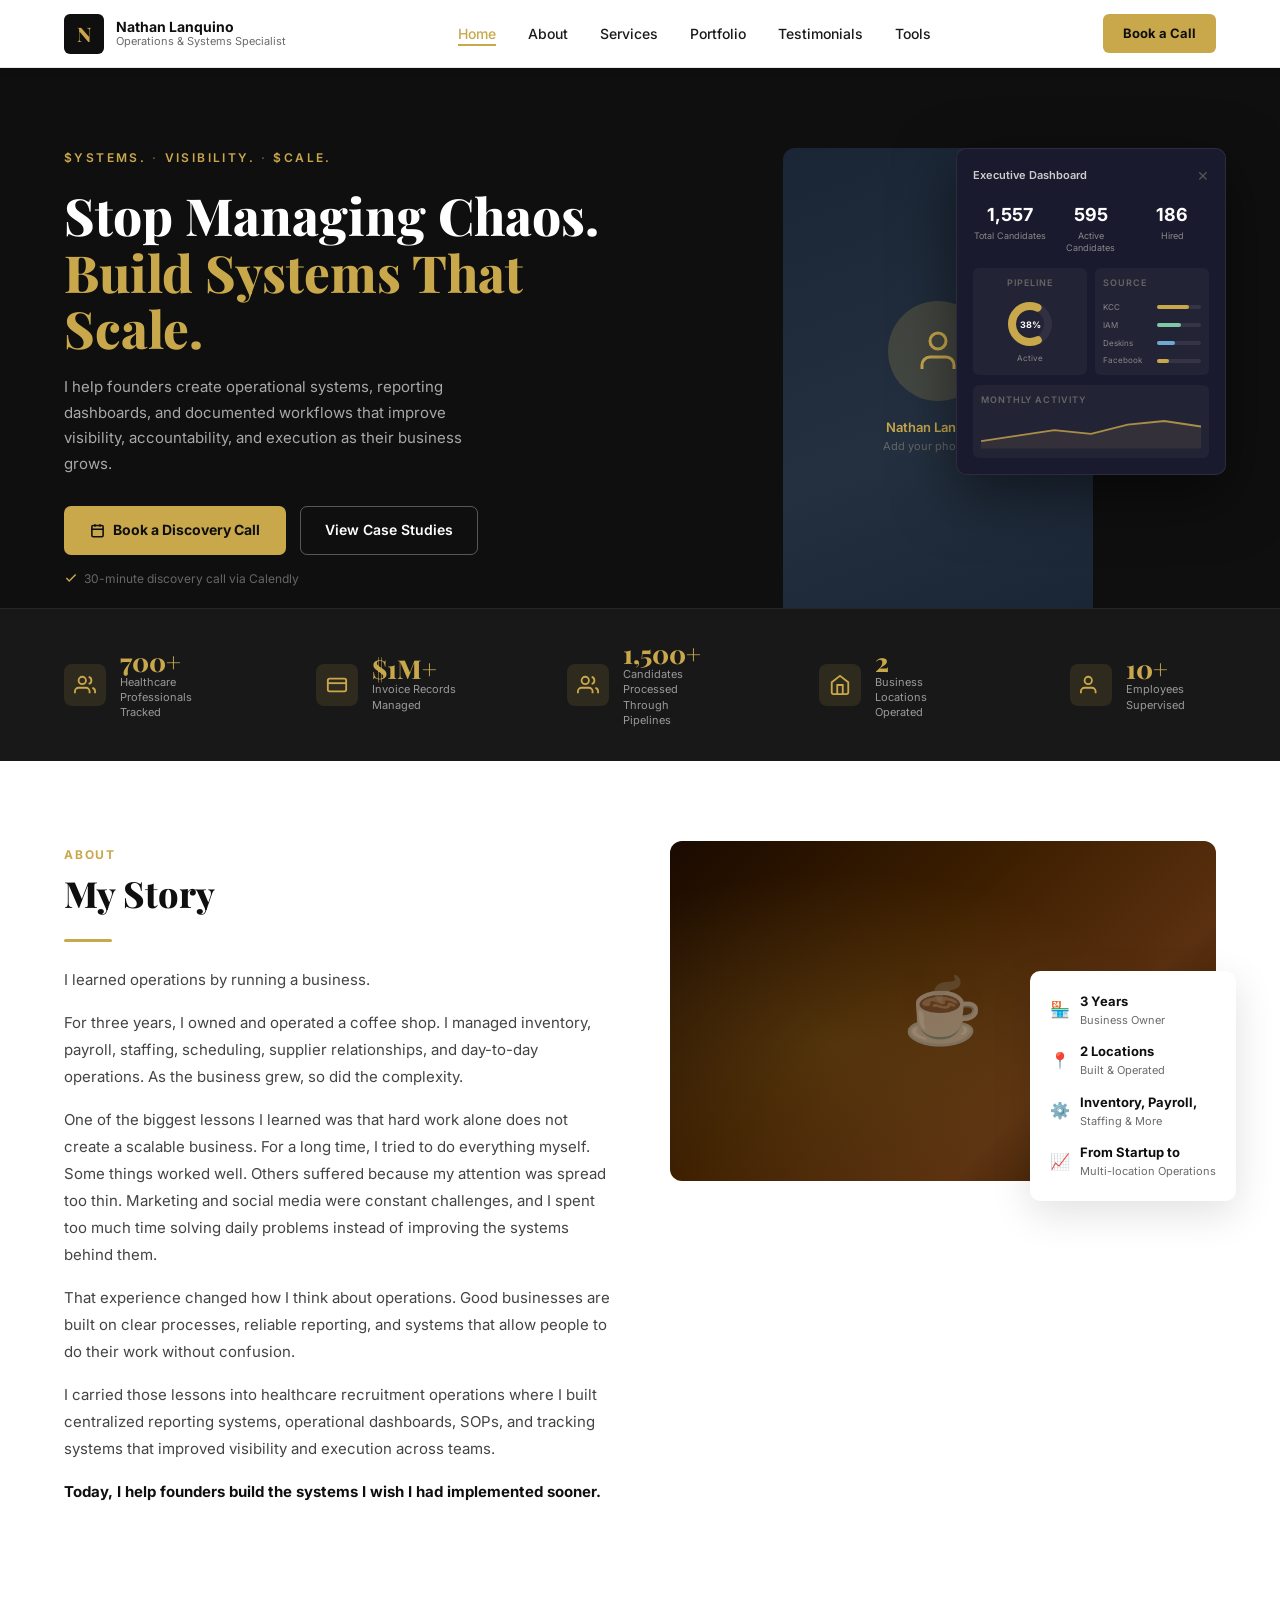
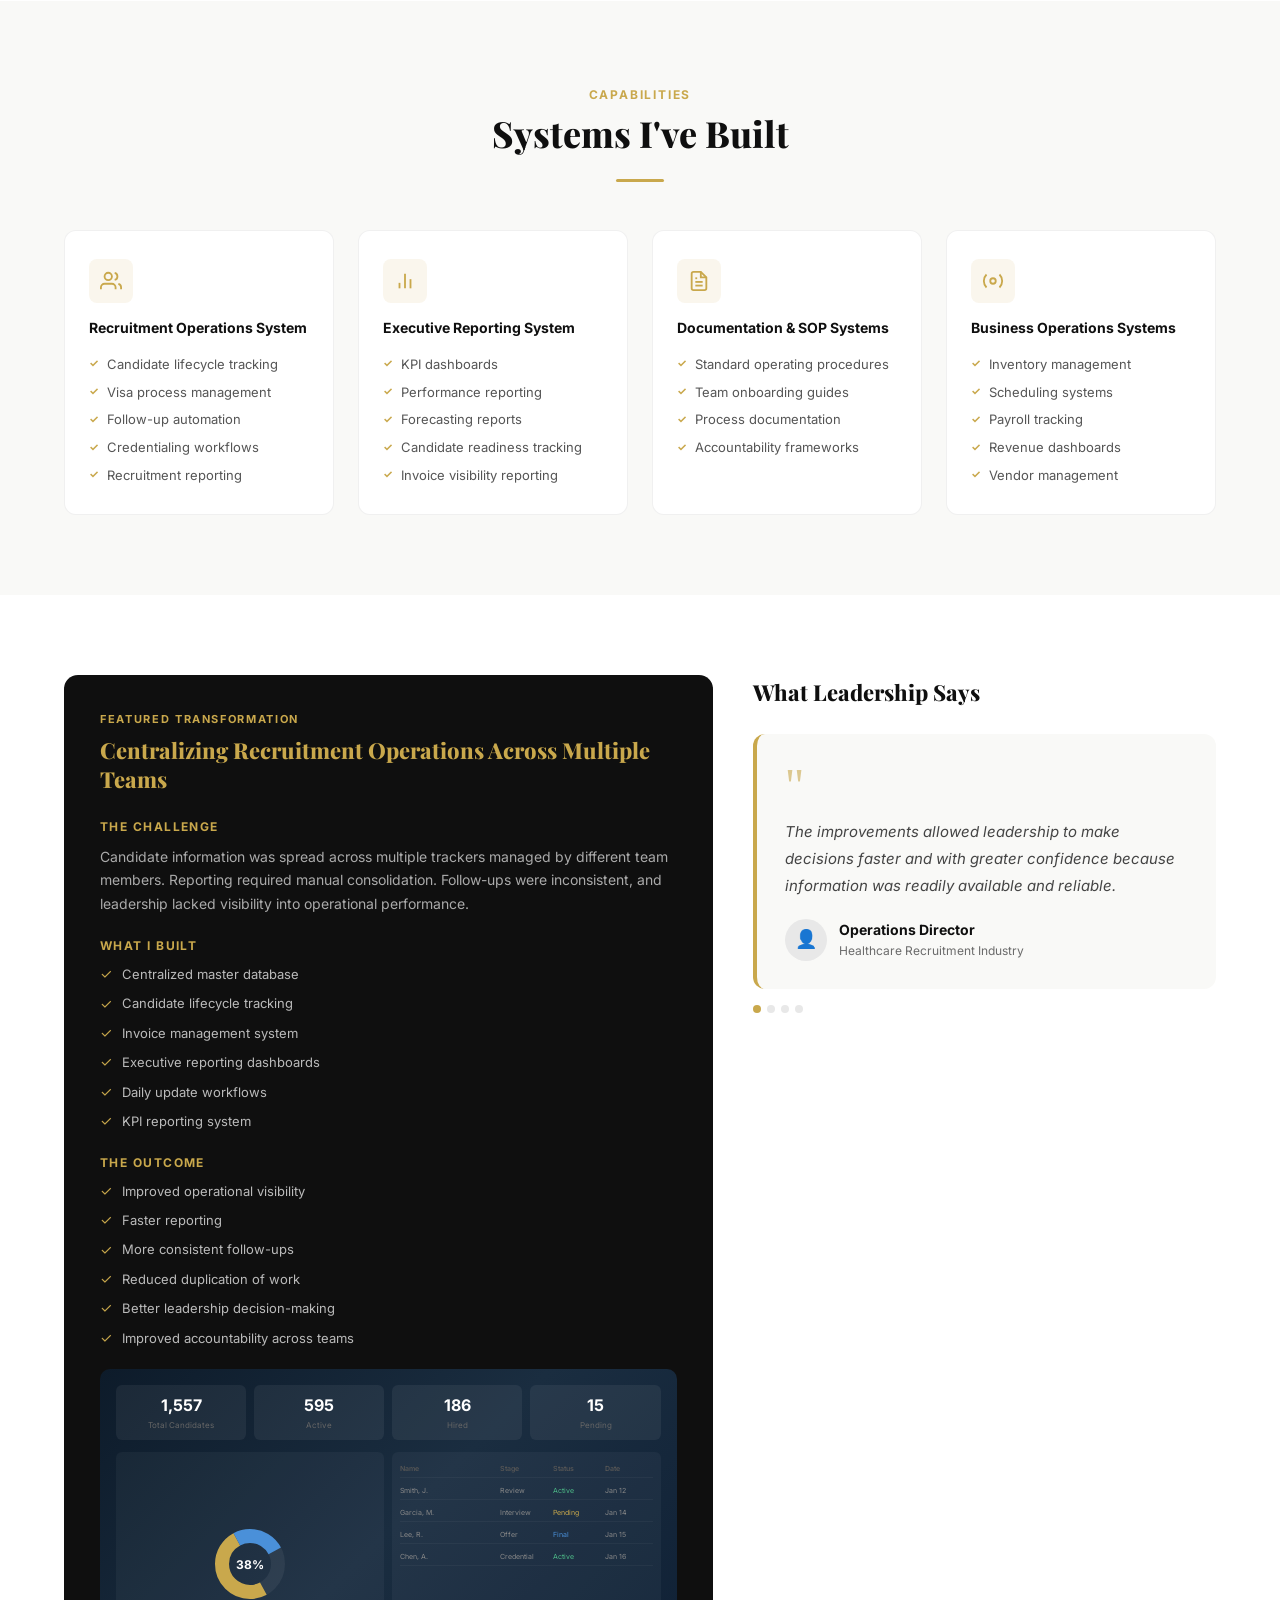
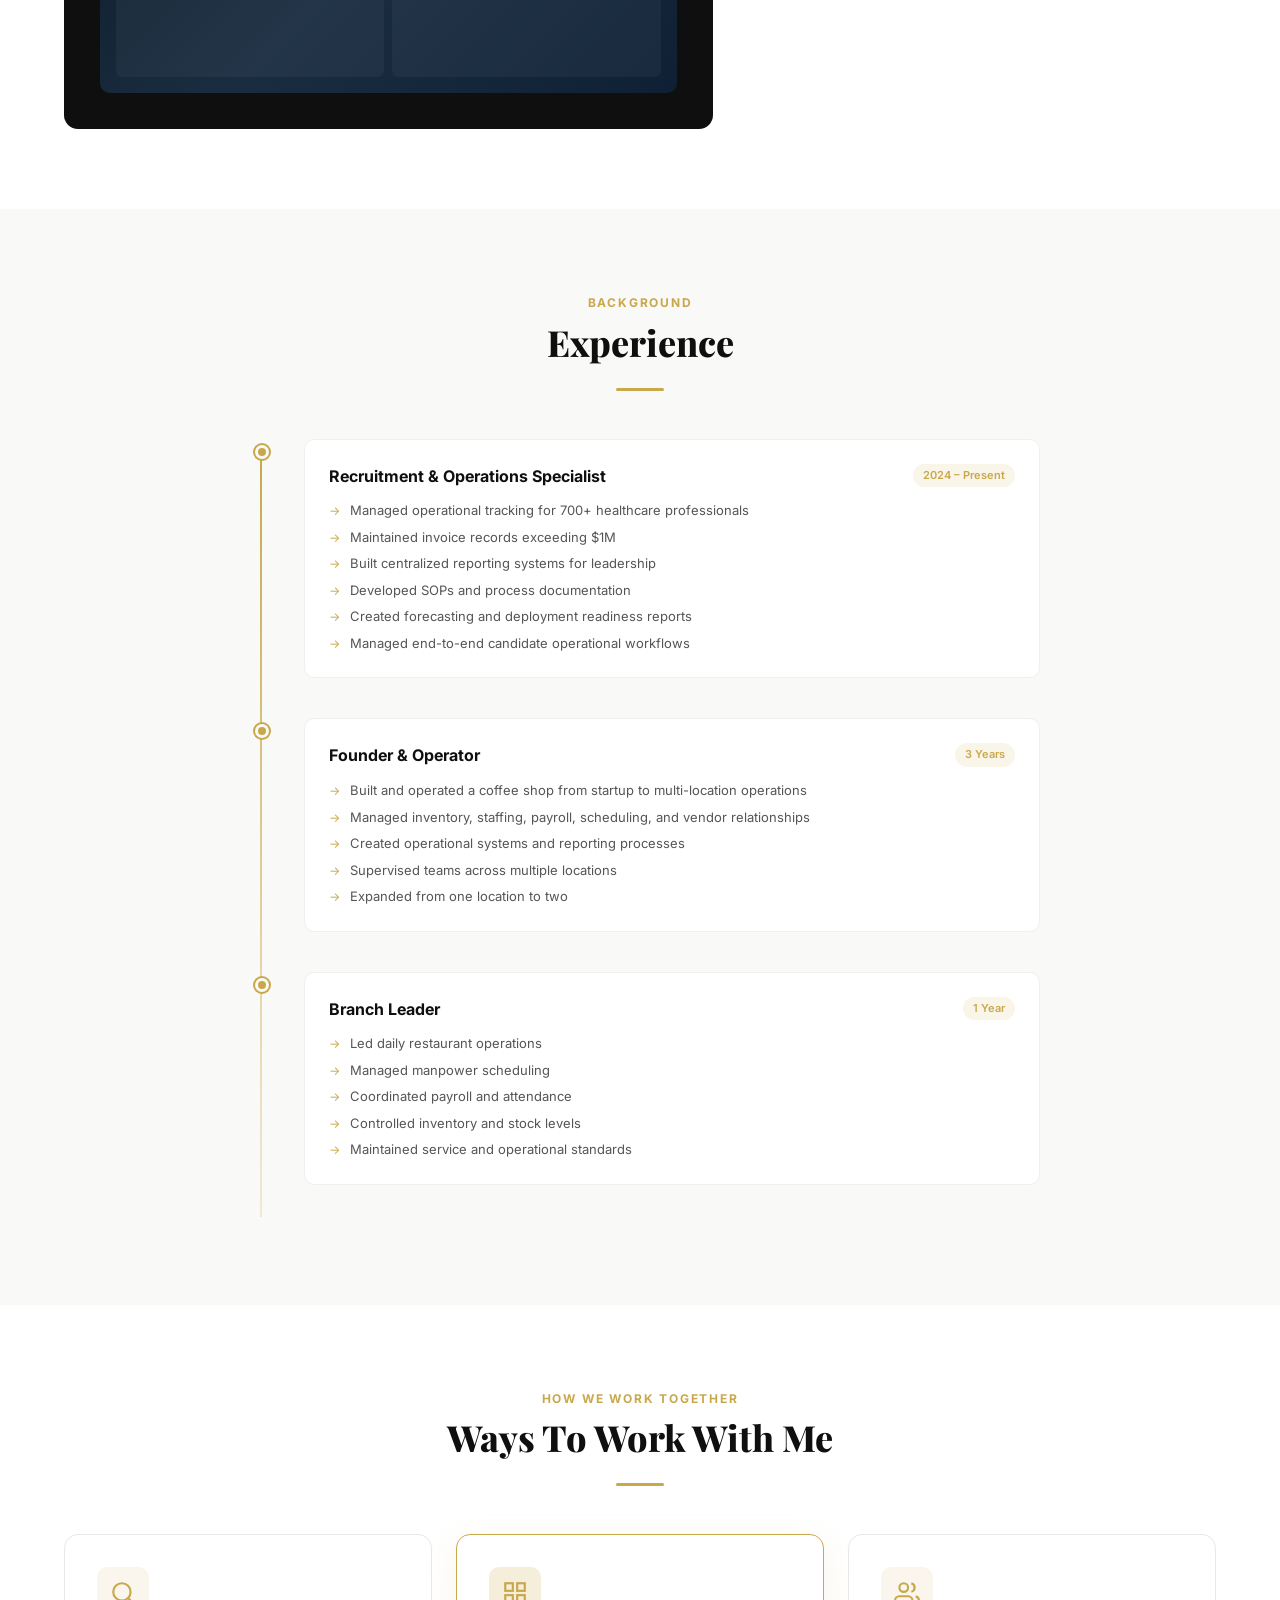
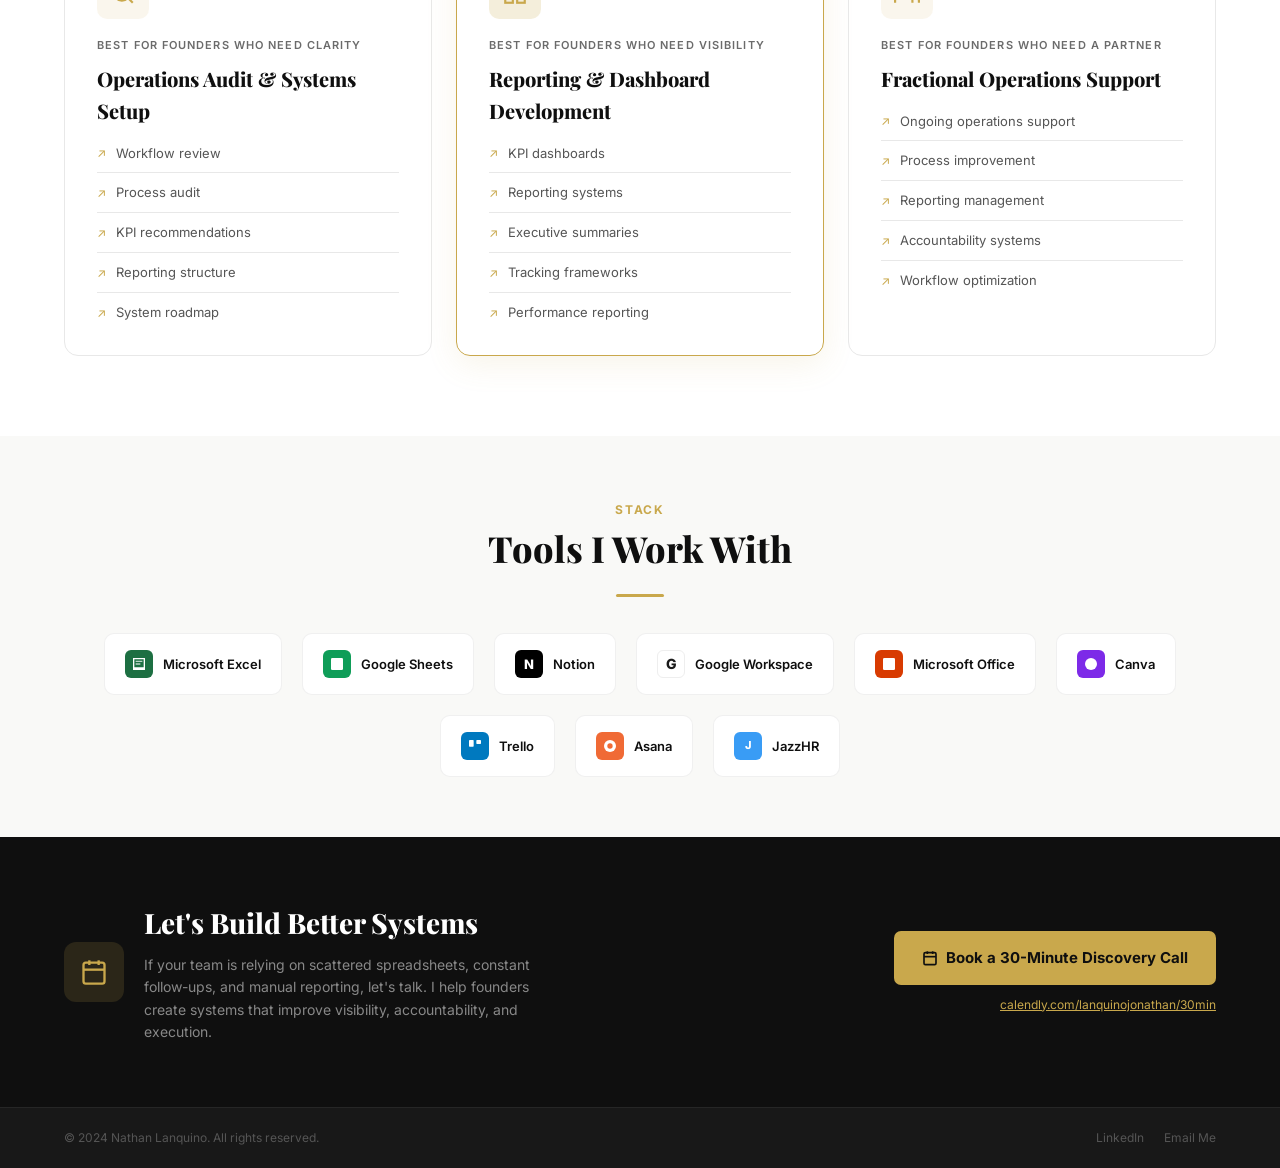
==== commit 6fa19311: "Update index.html Overwritten Everything" ====
--- a/index.html
+++ b/index.html
@@ -1,1720 +1,1538 @@
 <!DOCTYPE html>
 <html lang="en">
 <head>
-<meta charset="UTF-8">
-<meta name="viewport" content="width=device-width, initial-scale=1.0">
-<title>JL Operations — Systems. Processes. Growth.</title>
-<link href="https://fonts.googleapis.com/css2?family=Cormorant+Garamond:ital,wght@0,300;0,400;0,500;0,600;0,700;1,400;1,600&family=DM+Sans:ital,opsz,wght@0,9..40,300;0,9..40,400;0,9..40,500;0,9..40,600;1,9..40,300&display=swap" rel="stylesheet">
-<style>
-  *, *::before, *::after { margin: 0; padding: 0; box-sizing: border-box; }
-
-  :root {
-    --charcoal: #2F343B;
-    --walnut: #5A4033;
-    --warm-white: #F7F5F0;
-    --gold: #C2A878;
-    --gold-light: #D4BC96;
-    --text: #1D1D1D;
-    --text-muted: #6B6B6B;
-    --border: rgba(194,168,120,0.25);
-    --card-bg: #FFFFFF;
-    --section-alt: #F2EFE8;
-  }
-
-  html { scroll-behavior: smooth; }
-
-  body {
-    font-family: 'DM Sans', sans-serif;
-    background: var(--warm-white);
-    color: var(--text);
-    font-size: 15px;
-    line-height: 1.7;
-    overflow-x: hidden;
-  }
-
-  h1, h2, h3, h4 {
-    font-family: 'Cormorant Garamond', serif;
-    font-weight: 600;
-    line-height: 1.2;
-  }
-
-  /* ===== NAVBAR ===== */
-  nav {
-    position: fixed;
-    top: 0; left: 0; right: 0;
-    z-index: 100;
-    background: rgba(247,245,240,0.96);
-    backdrop-filter: blur(12px);
-    border-bottom: 1px solid var(--border);
-    padding: 0 5%;
-    display: flex;
-    align-items: center;
-    justify-content: space-between;
-    height: 68px;
-    transition: box-shadow 0.3s;
-  }
-
-  nav.scrolled { box-shadow: 0 2px 20px rgba(47,52,59,0.08); }
-
-  .logo {
-    display: flex;
-    align-items: center;
-    gap: 10px;
-    text-decoration: none;
-  }
-
-  .logo-mark {
-    width: 40px;
-    height: 40px;
-    border: 2px solid var(--charcoal);
-    border-radius: 50%;
-    display: flex;
-    align-items: center;
-    justify-content: center;
-    font-family: 'Cormorant Garamond', serif;
-    font-size: 17px;
-    font-weight: 700;
-    color: var(--charcoal);
-    letter-spacing: -1px;
-  }
-
-  .logo-text {
-    display: flex;
-    flex-direction: column;
-    line-height: 1;
-  }
-
-  .logo-name {
-    font-family: 'Cormorant Garamond', serif;
-    font-size: 17px;
-    font-weight: 700;
-    color: var(--charcoal);
-    letter-spacing: 1px;
-    text-transform: uppercase;
-  }
-
-  .logo-tag {
-    font-size: 9px;
-    letter-spacing: 2.5px;
-    color: var(--text-muted);
-    text-transform: uppercase;
-  }
-
-  .nav-links {
-    display: flex;
-    gap: 32px;
-    list-style: none;
-  }
-
-  .nav-links a {
-    text-decoration: none;
-    font-size: 12px;
-    font-weight: 500;
-    letter-spacing: 1.5px;
-    text-transform: uppercase;
-    color: var(--text-muted);
-    transition: color 0.2s;
-    position: relative;
-    padding-bottom: 3px;
-  }
-
-  .nav-links a::after {
-    content: '';
-    position: absolute;
-    bottom: 0; left: 0;
-    width: 0; height: 1px;
-    background: var(--gold);
-    transition: width 0.3s;
-  }
-
-  .nav-links a:hover { color: var(--charcoal); }
-  .nav-links a:hover::after { width: 100%; }
-
-  /* ===== BUTTONS ===== */
-  .btn-primary {
-    display: inline-flex;
-    align-items: center;
-    gap: 8px;
-    background: var(--charcoal);
-    color: #fff;
-    padding: 13px 26px;
-    border-radius: 3px;
-    font-size: 12px;
-    font-weight: 500;
-    letter-spacing: 1.5px;
-    text-transform: uppercase;
-    text-decoration: none;
-    transition: background 0.2s, transform 0.2s;
-    cursor: pointer;
-    border: 2px solid var(--charcoal);
-  }
-
-  .btn-primary:hover {
-    background: var(--walnut);
-    border-color: var(--walnut);
-    transform: translateY(-1px);
-  }
-
-  .btn-outline {
-    display: inline-flex;
-    align-items: center;
-    gap: 8px;
-    background: transparent;
-    color: var(--charcoal);
-    padding: 13px 26px;
-    border-radius: 3px;
-    font-size: 12px;
-    font-weight: 500;
-    letter-spacing: 1.5px;
-    text-transform: uppercase;
-    text-decoration: none;
-    border: 2px solid var(--charcoal);
-    transition: background 0.2s, color 0.2s, transform 0.2s;
-    cursor: pointer;
-  }
-
-  .btn-outline:hover {
-    background: var(--charcoal);
-    color: #fff;
-    transform: translateY(-1px);
-  }
-
-  .btn-gold {
-    display: inline-flex;
-    align-items: center;
-    gap: 8px;
-    background: var(--gold);
-    color: var(--charcoal);
-    padding: 15px 32px;
-    border-radius: 3px;
-    font-size: 12px;
-    font-weight: 600;
-    letter-spacing: 1.5px;
-    text-transform: uppercase;
-    text-decoration: none;
-    transition: background 0.2s, transform 0.2s;
-    cursor: pointer;
-    border: 2px solid var(--gold);
-  }
-
-  .btn-gold:hover {
-    background: var(--gold-light);
-    border-color: var(--gold-light);
-    transform: translateY(-1px);
-  }
-
-  /* ===== SECTION HELPERS ===== */
-  section { padding: 90px 5%; }
-
-  .section-label {
-    font-size: 11px;
-    letter-spacing: 3px;
-    text-transform: uppercase;
-    color: var(--gold);
-    font-weight: 500;
-    margin-bottom: 12px;
-    display: block;
-  }
-
-  .section-title {
-    font-size: clamp(32px, 4vw, 48px);
-    color: var(--charcoal);
-    margin-bottom: 16px;
-  }
-
-  .section-rule {
-    width: 48px;
-    height: 2px;
-    background: var(--gold);
-    margin: 18px 0 28px;
-  }
-
-  .section-rule.center { margin: 18px auto 40px; }
-
-  .text-center { text-align: center; }
-
-  /* ===== HERO ===== */
-  #hero {
-    padding-top: 130px;
-    padding-bottom: 0;
-    background: var(--warm-white);
-    min-height: 100vh;
-    display: flex;
-    flex-direction: column;
-  }
-
-  .hero-inner {
-    display: grid;
-    grid-template-columns: 1fr 1fr;
-    gap: 0;
-    flex: 1;
-    align-items: stretch;
-    max-width: 1400px;
-    margin: 0 auto;
-    width: 100%;
-  }
-
-  .hero-left {
-    padding: 60px 60px 60px 0;
-    display: flex;
-    flex-direction: column;
-    justify-content: center;
-  }
-
-  .hero-eyebrow {
-    font-size: 11px;
-    letter-spacing: 3px;
-    text-transform: uppercase;
-    color: var(--gold);
-    font-weight: 500;
-    margin-bottom: 20px;
-    display: flex;
-    align-items: center;
-    gap: 10px;
-  }
-
-  .hero-eyebrow::before {
-    content: '';
-    width: 30px;
-    height: 1px;
-    background: var(--gold);
-  }
-
-  .hero-headline {
-    font-size: clamp(38px, 5vw, 62px);
-    color: var(--charcoal);
-    line-height: 1.1;
-    margin-bottom: 28px;
-  }
-
-  .hero-headline .highlight {
-    color: var(--gold);
-    font-style: italic;
-  }
-
-  .hero-sub {
-    font-size: 15px;
-    color: var(--text-muted);
-    line-height: 1.8;
-    max-width: 460px;
-    margin-bottom: 40px;
-  }
-
-  .hero-buttons {
-    display: flex;
-    gap: 16px;
-    flex-wrap: wrap;
-    margin-bottom: 48px;
-  }
-
-  .hero-stats {
-    display: flex;
-    gap: 40px;
-    padding-top: 32px;
-    border-top: 1px solid var(--border);
-  }
-
-  .hero-stat-num {
-    font-family: 'Cormorant Garamond', serif;
-    font-size: 32px;
-    font-weight: 700;
-    color: var(--charcoal);
-    line-height: 1;
-  }
-
-  .hero-stat-label {
-    font-size: 12px;
-    color: var(--text-muted);
-    margin-top: 4px;
-  }
-
-  .hero-right {
-    position: relative;
-    overflow: hidden;
-    background: linear-gradient(145deg, #EDE9E0 0%, #D9D3C5 100%);
-  }
-
-  .hero-image-placeholder {
-    width: 100%;
-    height: 100%;
-    min-height: 600px;
-    display: flex;
-    align-items: flex-end;
-    justify-content: center;
-    background: linear-gradient(160deg, #EAE5DA 0%, #D4CCBC 60%, #C8BFA8 100%);
-    position: relative;
-    overflow: hidden;
-  }
-
-  .hero-image-placeholder::before {
-    content: '';
-    position: absolute;
-    top: 0; left: 0; right: 0; bottom: 0;
-    background: 
-      radial-gradient(ellipse at 30% 20%, rgba(194,168,120,0.15) 0%, transparent 60%),
-      radial-gradient(ellipse at 80% 70%, rgba(90,64,51,0.1) 0%, transparent 50%);
-  }
-
-  .hero-image-content {
-    padding: 40px;
-    text-align: center;
-    position: relative;
-    z-index: 2;
-  }
-
-  .hero-avatar {
-    width: 220px;
-    height: 280px;
-    background: linear-gradient(145deg, var(--gold-light), var(--walnut));
-    border-radius: 110px 110px 0 0;
-    margin: 0 auto 0;
-    display: flex;
-    align-items: center;
-    justify-content: center;
-    font-size: 72px;
-    opacity: 0.6;
-    position: relative;
-    overflow: hidden;
-  }
-
-  .hero-float-card {
-    position: absolute;
-    right: -20px;
-    top: 30%;
-    background: var(--charcoal);
-    color: #fff;
-    border-radius: 8px;
-    padding: 20px;
-    width: 200px;
-    box-shadow: 0 20px 40px rgba(0,0,0,0.2);
-  }
-
-  .hero-float-card-item {
-    display: flex;
-    align-items: center;
-    gap: 10px;
-    padding: 8px 0;
-    font-size: 12px;
-    border-bottom: 1px solid rgba(255,255,255,0.1);
-  }
-
-  .hero-float-card-item:last-child { border-bottom: none; }
-
-  .float-icon {
-    width: 28px;
-    height: 28px;
-    background: rgba(194,168,120,0.2);
-    border-radius: 6px;
-    display: flex;
-    align-items: center;
-    justify-content: center;
-    font-size: 14px;
-    flex-shrink: 0;
-  }
-
-  /* ===== WHO I AM ===== */
-  #about {
-    background: #fff;
-    padding: 100px 5%;
-  }
-
-  .about-inner {
-    display: grid;
-    grid-template-columns: 380px 1fr auto;
-    gap: 60px;
-    align-items: center;
-    max-width: 1200px;
-    margin: 0 auto;
-  }
-
-  .about-image-box {
-    position: relative;
-  }
-
-  .about-notebook {
-    width: 100%;
-    aspect-ratio: 4/5;
-    background: linear-gradient(145deg, #EAE5DA, #D4CCBC);
-    border-radius: 8px;
-    display: flex;
-    align-items: center;
-    justify-content: center;
-    position: relative;
-    overflow: hidden;
-    box-shadow: 0 24px 48px rgba(47,52,59,0.12);
-  }
-
-  .notebook-lines {
-    position: absolute;
-    top: 0; left: 0; right: 0; bottom: 0;
-    background: repeating-linear-gradient(
-      transparent,
-      transparent 28px,
-      rgba(194,168,120,0.2) 28px,
-      rgba(194,168,120,0.2) 29px
-    );
-  }
-
-  .notebook-text {
-    font-family: 'Cormorant Garamond', serif;
-    font-size: 26px;
-    font-weight: 600;
-    color: var(--walnut);
-    text-align: center;
-    line-height: 1.9;
-    position: relative;
-    z-index: 2;
-  }
-
-  .about-content { }
-
-  .about-desc {
-    font-size: 15px;
-    color: var(--text-muted);
-    line-height: 1.85;
-    margin-bottom: 14px;
-  }
-
-  .about-stats {
-    display: flex;
-    flex-direction: column;
-    gap: 24px;
-    min-width: 160px;
-  }
-
-  .about-stat {
-    display: flex;
-    align-items: center;
-    gap: 14px;
-  }
-
-  .about-stat-icon {
-    width: 44px;
-    height: 44px;
-    background: var(--warm-white);
-    border-radius: 8px;
-    display: flex;
-    align-items: center;
-    justify-content: center;
-    font-size: 20px;
-    flex-shrink: 0;
-    border: 1px solid var(--border);
-  }
-
-  .about-stat-num {
-    font-family: 'Cormorant Garamond', serif;
-    font-size: 26px;
-    font-weight: 700;
-    color: var(--charcoal);
-    line-height: 1;
-  }
-
-  .about-stat-label {
-    font-size: 11px;
-    color: var(--text-muted);
-    margin-top: 2px;
-    line-height: 1.3;
-  }
-
-  /* ===== WHY WORK WITH ME ===== */
-  #why {
-    background: var(--warm-white);
-  }
-
-  .why-inner {
-    max-width: 1200px;
-    margin: 0 auto;
-  }
-
-  .why-header {
-    text-align: center;
-    margin-bottom: 60px;
-  }
-
-  .why-subtext {
-    max-width: 500px;
-    margin: 0 auto;
-    color: var(--text-muted);
-    font-size: 15px;
-  }
-
-  .why-grid {
-    display: grid;
-    grid-template-columns: repeat(3, 1fr);
-    gap: 28px;
-  }
-
-  .why-card {
-    background: #fff;
-    border-radius: 8px;
-    padding: 40px 36px;
-    border: 1px solid var(--border);
-    transition: transform 0.3s, box-shadow 0.3s;
-    position: relative;
-    overflow: hidden;
-  }
-
-  .why-card::before {
-    content: '';
-    position: absolute;
-    top: 0; left: 0; right: 0;
-    height: 3px;
-    background: var(--gold);
-    transform: scaleX(0);
-    transform-origin: left;
-    transition: transform 0.3s;
-  }
-
-  .why-card:hover { transform: translateY(-4px); box-shadow: 0 16px 40px rgba(47,52,59,0.1); }
-  .why-card:hover::before { transform: scaleX(1); }
-
-  .why-num {
-    font-family: 'Cormorant Garamond', serif;
-    font-size: 56px;
-    font-weight: 300;
-    color: var(--border);
-    line-height: 1;
-    margin-bottom: 16px;
-  }
-
-  .why-card h3 {
-    font-size: 22px;
-    color: var(--charcoal);
-    margin-bottom: 12px;
-  }
-
-  .why-card p {
-    font-size: 14px;
-    color: var(--text-muted);
-    line-height: 1.75;
-  }
-
-  /* ===== SERVICES ===== */
-  #services {
-    background: var(--section-alt);
-  }
-
-  .services-header {
-    text-align: center;
-    margin-bottom: 60px;
-  }
-
-  .services-grid {
-    display: grid;
-    grid-template-columns: repeat(4, 1fr);
-    gap: 24px;
-    max-width: 1200px;
-    margin: 0 auto;
-  }
-
-  .service-card {
-    background: #fff;
-    border-radius: 8px;
-    padding: 36px 28px;
-    border: 1px solid var(--border);
-    transition: transform 0.3s, box-shadow 0.3s;
-  }
-
-  .service-card:hover {
-    transform: translateY(-4px);
-    box-shadow: 0 16px 40px rgba(47,52,59,0.1);
-  }
-
-  .service-icon {
-    width: 52px;
-    height: 52px;
-    background: var(--warm-white);
-    border-radius: 50%;
-    display: flex;
-    align-items: center;
-    justify-content: center;
-    font-size: 24px;
-    margin-bottom: 20px;
-    border: 1px solid var(--border);
-    color: var(--gold);
-  }
-
-  .service-card h3 {
-    font-size: 20px;
-    color: var(--charcoal);
-    margin-bottom: 8px;
-  }
-
-  .service-card > p {
-    font-size: 13px;
-    color: var(--text-muted);
-    margin-bottom: 18px;
-    line-height: 1.6;
-  }
-
-  .service-list {
-    list-style: none;
-    display: flex;
-    flex-direction: column;
-    gap: 7px;
-  }
-
-  .service-list li {
-    font-size: 13px;
-    color: var(--text-muted);
-    display: flex;
-    align-items: center;
-    gap: 8px;
-  }
-
-  .service-list li::before {
-    content: '';
-    width: 5px;
-    height: 5px;
-    border-radius: 50%;
-    background: var(--gold);
-    flex-shrink: 0;
-  }
-
-  .learn-more {
-    display: inline-flex;
-    align-items: center;
-    gap: 6px;
-    color: var(--gold);
-    font-size: 12px;
-    font-weight: 500;
-    letter-spacing: 1px;
-    text-transform: uppercase;
-    text-decoration: none;
-    margin-top: 20px;
-    transition: gap 0.2s;
-  }
-
-  .learn-more:hover { gap: 10px; }
-
-  /* ===== EXPERIENCE ===== */
-  #experience {
-    background: #fff;
-  }
-
-  .experience-header {
-    text-align: center;
-    margin-bottom: 60px;
-  }
-
-  .experience-inner {
-    max-width: 1100px;
-    margin: 0 auto;
-    position: relative;
-  }
-
-  .exp-timeline-line {
-    position: absolute;
-    left: 50%;
-    top: 0;
-    bottom: 0;
-    width: 1px;
-    background: linear-gradient(to bottom, transparent, var(--gold) 15%, var(--gold) 85%, transparent);
-    transform: translateX(-50%);
-  }
-
-  .exp-dot {
-    position: absolute;
-    left: 50%;
-    top: 50%;
-    width: 14px;
-    height: 14px;
-    background: var(--gold);
-    border-radius: 50%;
-    transform: translate(-50%, -50%);
-    border: 3px solid #fff;
-    box-shadow: 0 0 0 2px var(--gold);
-  }
-
-  .experience-grid {
-    display: grid;
-    grid-template-columns: 1fr 1fr;
-    gap: 40px 80px;
-    position: relative;
-  }
-
-  .exp-card {
-    background: var(--warm-white);
-    border-radius: 8px;
-    overflow: hidden;
-    border: 1px solid var(--border);
-  }
-
-  .exp-card-img {
-    height: 180px;
-    background: linear-gradient(145deg, #EAE5DA, #C8BFA8);
-    display: flex;
-    align-items: center;
-    justify-content: center;
-    font-size: 48px;
-    position: relative;
-    overflow: hidden;
-  }
-
-  .exp-card-img::after {
-    content: '';
-    position: absolute;
-    inset: 0;
-    background: linear-gradient(to top, rgba(47,52,59,0.4), transparent);
-  }
-
-  .exp-card-body {
-    padding: 28px;
-  }
-
-  .exp-role {
-    font-family: 'Cormorant Garamond', serif;
-    font-size: 22px;
-    font-weight: 600;
-    color: var(--charcoal);
-    margin-bottom: 4px;
-  }
-
-  .exp-period {
-    font-size: 12px;
-    color: var(--gold);
-    font-weight: 500;
-    letter-spacing: 1px;
-    margin-bottom: 16px;
-  }
-
-  .exp-list {
-    list-style: none;
-    display: flex;
-    flex-direction: column;
-    gap: 8px;
-  }
-
-  .exp-list li {
-    font-size: 13px;
-    color: var(--text-muted);
-    display: flex;
-    align-items: flex-start;
-    gap: 8px;
-    line-height: 1.5;
-  }
-
-  .exp-list li::before {
-    content: '•';
-    color: var(--gold);
-    flex-shrink: 0;
-    margin-top: 1px;
-  }
-
-  /* Branch leader card — full width */
-  .exp-card.full {
-    grid-column: 1 / -1;
-    display: grid;
-    grid-template-columns: 260px 1fr;
-  }
-
-  .exp-card.full .exp-card-img { height: auto; min-height: 160px; }
-
-  /* ===== CASE STUDIES ===== */
-  #case-studies {
-    background: var(--charcoal);
-    color: #fff;
-  }
-
-  .case-header {
-    text-align: center;
-    margin-bottom: 60px;
-  }
-
-  .case-header .section-title { color: #fff; }
-
-  .case-grid {
-    display: grid;
-    grid-template-columns: repeat(3, 1fr);
-    gap: 24px;
-    max-width: 1200px;
-    margin: 0 auto;
-  }
-
-  .case-card {
-    background: rgba(255,255,255,0.05);
-    border: 1px solid rgba(194,168,120,0.2);
-    border-radius: 8px;
-    padding: 36px 32px;
-    transition: background 0.3s, transform 0.3s;
-  }
-
-  .case-card:hover {
-    background: rgba(255,255,255,0.09);
-    transform: translateY(-3px);
-  }
-
-  .case-icon {
-    width: 52px;
-    height: 52px;
-    background: rgba(194,168,120,0.15);
-    border-radius: 50%;
-    display: flex;
-    align-items: center;
-    justify-content: center;
-    font-size: 22px;
-    margin-bottom: 22px;
-    border: 1px solid rgba(194,168,120,0.3);
-  }
-
-  .case-card h3 {
-    font-size: 22px;
-    color: #fff;
-    margin-bottom: 20px;
-  }
-
-  .case-block { margin-bottom: 16px; }
-
-  .case-label {
-    font-size: 10px;
-    letter-spacing: 2px;
-    text-transform: uppercase;
-    color: var(--gold);
-    font-weight: 500;
-    margin-bottom: 5px;
-  }
-
-  .case-text {
-    font-size: 13px;
-    color: rgba(255,255,255,0.65);
-    line-height: 1.65;
-  }
-
-  .case-link {
-    display: inline-flex;
-    align-items: center;
-    gap: 6px;
-    color: var(--gold);
-    font-size: 12px;
-    font-weight: 500;
-    letter-spacing: 1px;
-    text-transform: uppercase;
-    text-decoration: none;
-    margin-top: 20px;
-    transition: gap 0.2s;
-  }
-
-  .case-link:hover { gap: 10px; }
-
-  /* ===== APPROACH ===== */
-  #approach {
-    background: var(--warm-white);
-  }
-
-  .approach-header { text-align: center; margin-bottom: 60px; }
-
-  .approach-grid {
-    display: grid;
-    grid-template-columns: repeat(4, 1fr);
-    gap: 0;
-    max-width: 1100px;
-    margin: 0 auto;
-    position: relative;
-  }
-
-  .approach-grid::after {
-    content: '';
-    position: absolute;
-    top: 40px;
-    left: calc(12.5% + 20px);
-    right: calc(12.5% + 20px);
-    height: 2px;
-    background: linear-gradient(to right, var(--gold) 0%, var(--gold) 100%);
-    z-index: 0;
-  }
-
-  .approach-step {
-    text-align: center;
-    padding: 0 24px;
-    position: relative;
-    z-index: 1;
-  }
-
-  .approach-num {
-    width: 80px;
-    height: 80px;
-    background: #fff;
-    border: 2px solid var(--gold);
-    border-radius: 50%;
-    display: flex;
-    align-items: center;
-    justify-content: center;
-    margin: 0 auto 24px;
-    font-family: 'Cormorant Garamond', serif;
-    font-size: 28px;
-    font-weight: 700;
-    color: var(--gold);
-    box-shadow: 0 8px 24px rgba(194,168,120,0.2);
-  }
-
-  .approach-step h3 {
-    font-size: 22px;
-    color: var(--charcoal);
-    margin-bottom: 10px;
-  }
-
-  .approach-step p {
-    font-size: 14px;
-    color: var(--text-muted);
-    line-height: 1.7;
-  }
-
-  /* ===== TOOLS ===== */
-  #tools {
-    background: #fff;
-  }
-
-  .tools-header { text-align: center; margin-bottom: 50px; }
-
-  .tools-row {
-    display: flex;
-    flex-wrap: wrap;
-    justify-content: center;
-    gap: 20px;
-    max-width: 900px;
-    margin: 0 auto;
-  }
-
-  .tool-pill {
-    display: flex;
-    align-items: center;
-    gap: 10px;
-    background: var(--warm-white);
-    border: 1px solid var(--border);
-    border-radius: 40px;
-    padding: 12px 22px;
-    font-size: 14px;
-    font-weight: 500;
-    color: var(--charcoal);
-    transition: border-color 0.2s, transform 0.2s, box-shadow 0.2s;
-  }
-
-  .tool-pill:hover {
-    border-color: var(--gold);
-    transform: translateY(-2px);
-    box-shadow: 0 8px 20px rgba(194,168,120,0.15);
-  }
-
-  .tool-emoji { font-size: 18px; }
-
-  /* ===== TESTIMONIALS ===== */
-  #testimonials {
-    background: var(--section-alt);
-  }
-
-  .testimonials-header { text-align: center; margin-bottom: 50px; }
-
-  .testimonials-placeholder {
-    max-width: 700px;
-    margin: 0 auto;
-    text-align: center;
-    padding: 60px 40px;
-    background: #fff;
-    border-radius: 12px;
-    border: 2px dashed var(--border);
-  }
-
-  .placeholder-badge {
-    display: inline-block;
-    background: rgba(194,168,120,0.1);
-    color: var(--gold);
-    border: 1px solid var(--border);
-    border-radius: 20px;
-    padding: 6px 16px;
-    font-size: 11px;
-    letter-spacing: 2px;
-    text-transform: uppercase;
-    font-weight: 500;
-    margin-bottom: 20px;
-  }
-
-  .testimonials-placeholder p {
-    font-family: 'Cormorant Garamond', serif;
-    font-size: 22px;
-    font-style: italic;
-    color: var(--charcoal);
-    line-height: 1.5;
-  }
-
-  /* ===== CONTACT ===== */
-  #contact {
-    background: var(--charcoal);
-    color: #fff;
-    padding: 90px 5%;
-  }
-
-  .contact-inner {
-    display: grid;
-    grid-template-columns: 1fr auto 1fr;
-    gap: 60px;
-    align-items: center;
-    max-width: 1100px;
-    margin: 0 auto;
-  }
-
-  .contact-left h2 {
-    font-size: 42px;
-    color: #fff;
-    line-height: 1.2;
-    margin-bottom: 16px;
-  }
-
-  .contact-left p {
-    font-size: 15px;
-    color: rgba(255,255,255,0.6);
-    line-height: 1.8;
-    margin-bottom: 32px;
-  }
-
-  .contact-divider {
-    width: 1px;
-    height: 200px;
-    background: rgba(194,168,120,0.3);
-    align-self: center;
-  }
-
-  .contact-right h3 {
-    font-family: 'Cormorant Garamond', serif;
-    font-size: 28px;
-    color: #fff;
-    margin-bottom: 28px;
-  }
-
-  .contact-links {
-    display: flex;
-    flex-direction: column;
-    gap: 16px;
-  }
-
-  .contact-link {
-    display: flex;
-    align-items: center;
-    gap: 14px;
-    color: rgba(255,255,255,0.75);
-    text-decoration: none;
-    font-size: 14px;
-    transition: color 0.2s;
-  }
-
-  .contact-link:hover { color: var(--gold); }
-
-  .contact-link-icon {
-    width: 36px;
-    height: 36px;
-    background: rgba(194,168,120,0.1);
-    border-radius: 8px;
-    display: flex;
-    align-items: center;
-    justify-content: center;
-    font-size: 16px;
-    flex-shrink: 0;
-    border: 1px solid rgba(194,168,120,0.2);
-  }
-
-  /* ===== FOOTER ===== */
-  footer {
-    background: #1A1D21;
-    padding: 32px 5%;
-    display: flex;
-    align-items: center;
-    justify-content: space-between;
-  }
-
-  .footer-logo .logo-name { color: rgba(255,255,255,0.85); }
-  .footer-logo .logo-tag { color: rgba(255,255,255,0.4); }
-  .footer-logo .logo-mark { border-color: rgba(255,255,255,0.3); color: rgba(255,255,255,0.7); }
-
-  .footer-copy {
-    font-size: 12px;
-    color: rgba(255,255,255,0.35);
-  }
-
-  .footer-nav {
-    display: flex;
-    gap: 24px;
-    list-style: none;
-  }
-
-  .footer-nav a {
-    font-size: 12px;
-    color: rgba(255,255,255,0.4);
-    text-decoration: none;
-    transition: color 0.2s;
-  }
-
-  .footer-nav a:hover { color: var(--gold); }
-
-  /* ===== ANIMATIONS ===== */
-  .fade-up {
-    opacity: 0;
-    transform: translateY(24px);
-    transition: opacity 0.6s ease, transform 0.6s ease;
-  }
-
-  .fade-up.visible {
-    opacity: 1;
-    transform: translateY(0);
-  }
-
-  [data-delay="1"] { transition-delay: 0.1s; }
-  [data-delay="2"] { transition-delay: 0.2s; }
-  [data-delay="3"] { transition-delay: 0.3s; }
-  [data-delay="4"] { transition-delay: 0.4s; }
-
-  svg.icon {
-    width: 1em;
-    height: 1em;
-    vertical-align: middle;
-    fill: currentColor;
-  }
-
-  @media (max-width: 900px) {
-    .hero-inner { grid-template-columns: 1fr; }
-    .hero-right { min-height: 300px; display: none; }
-    .hero-left { padding: 40px 0; }
-    .about-inner { grid-template-columns: 1fr; }
-    .about-notebook { display: none; }
-    .about-stats { flex-direction: row; flex-wrap: wrap; }
-    .why-grid, .services-grid, .case-grid, .approach-grid { grid-template-columns: 1fr; }
-    .experience-grid { grid-template-columns: 1fr; }
-    .exp-card.full { grid-template-columns: 1fr; }
-    .contact-inner { grid-template-columns: 1fr; }
-    .contact-divider { display: none; }
-    nav { padding: 0 4%; }
-    .nav-links { display: none; }
-    section { padding: 60px 4%; }
-  }
-</style>
+  <meta charset="UTF-8" />
+  <meta name="viewport" content="width=device-width, initial-scale=1.0" />
+  <title>Nathan Lanquino | Operations & Systems Specialist</title>
+  <meta name="description" content="Operations & Systems Specialist helping founders improve visibility, reporting, workflows, and operational efficiency through scalable systems and documented processes." />
+  <link rel="preconnect" href="https://fonts.googleapis.com" />
+  <link rel="preconnect" href="https://fonts.gstatic.com" crossorigin />
+  <link href="https://fonts.googleapis.com/css2?family=Inter:wght@300;400;500;600;700&family=Playfair+Display:wght@700;800&display=swap" rel="stylesheet" />
+  <style>
+    *, *::before, *::after { box-sizing: border-box; margin: 0; padding: 0; }
+
+    :root {
+      --gold: #C9A84C;
+      --gold-light: #E4B84E;
+      --dark: #0F0F0F;
+      --dark2: #181818;
+      --dark3: #1E1E1E;
+      --charcoal: #2A2A2A;
+      --white: #FFFFFF;
+      --offwhite: #F9F9F7;
+      --gray: #6B6B6B;
+      --gray-light: #E8E8E8;
+      --text: #1A1A1A;
+    }
+
+    html { scroll-behavior: smooth; }
+
+    body {
+      font-family: 'Inter', sans-serif;
+      color: var(--text);
+      background: var(--white);
+      line-height: 1.6;
+      overflow-x: hidden;
+    }
+
+    /* ── NAV ── */
+    nav {
+      position: sticky;
+      top: 0;
+      z-index: 100;
+      background: var(--white);
+      border-bottom: 1px solid var(--gray-light);
+      padding: 0 5%;
+      display: flex;
+      align-items: center;
+      justify-content: space-between;
+      height: 68px;
+      box-shadow: 0 1px 12px rgba(0,0,0,0.06);
+    }
+
+    .nav-logo {
+      display: flex;
+      align-items: center;
+      gap: 12px;
+      text-decoration: none;
+    }
+
+    .nav-logo-mark {
+      width: 40px;
+      height: 40px;
+      background: var(--dark);
+      border-radius: 6px;
+      display: flex;
+      align-items: center;
+      justify-content: center;
+      font-family: 'Playfair Display', serif;
+      font-size: 20px;
+      font-weight: 800;
+      color: var(--gold);
+      letter-spacing: -0.5px;
+    }
+
+    .nav-logo-text { display: flex; flex-direction: column; line-height: 1.2; }
+    .nav-logo-name { font-weight: 700; font-size: 14px; color: var(--dark); }
+    .nav-logo-title { font-size: 11px; color: var(--gray); }
+
+    .nav-links {
+      display: flex;
+      align-items: center;
+      gap: 32px;
+      list-style: none;
+    }
+
+    .nav-links a {
+      font-size: 14px;
+      font-weight: 500;
+      color: var(--text);
+      text-decoration: none;
+      transition: color 0.2s;
+      padding-bottom: 2px;
+      border-bottom: 2px solid transparent;
+    }
+
+    .nav-links a:hover, .nav-links a.active { color: var(--gold); border-bottom-color: var(--gold); }
+
+    .btn-nav {
+      background: var(--gold);
+      color: var(--dark);
+      padding: 9px 20px;
+      border-radius: 6px;
+      font-size: 13px;
+      font-weight: 700;
+      text-decoration: none;
+      transition: background 0.2s, transform 0.15s;
+    }
+    .btn-nav:hover { background: var(--gold-light); transform: translateY(-1px); }
+
+    /* ── HERO ── */
+    .hero {
+      background: var(--dark);
+      min-height: 520px;
+      display: grid;
+      grid-template-columns: 1fr 1fr;
+      align-items: center;
+      padding: 60px 5% 0;
+      gap: 40px;
+      overflow: hidden;
+      position: relative;
+    }
+
+    .hero-eyebrow {
+      font-size: 12px;
+      font-weight: 600;
+      letter-spacing: 0.2em;
+      color: var(--gold);
+      text-transform: uppercase;
+      margin-bottom: 20px;
+    }
+    .hero-eyebrow span { margin: 0 6px; opacity: 0.5; }
+
+    .hero h1 {
+      font-family: 'Playfair Display', serif;
+      font-size: clamp(34px, 4vw, 52px);
+      font-weight: 800;
+      line-height: 1.1;
+      color: var(--white);
+      margin-bottom: 6px;
+    }
+
+    .hero h1 .accent { color: var(--gold); display: block; }
+
+    .hero-sub {
+      font-size: 15px;
+      color: #A8A8A8;
+      line-height: 1.7;
+      max-width: 420px;
+      margin: 18px 0 30px;
+    }
+
+    .hero-btns { display: flex; gap: 14px; align-items: center; flex-wrap: wrap; }
+
+    .btn-primary {
+      background: var(--gold);
+      color: var(--dark);
+      padding: 13px 26px;
+      border-radius: 7px;
+      font-size: 14px;
+      font-weight: 700;
+      text-decoration: none;
+      display: flex;
+      align-items: center;
+      gap: 8px;
+      transition: background 0.2s, transform 0.15s;
+    }
+    .btn-primary:hover { background: var(--gold-light); transform: translateY(-2px); }
+
+    .btn-outline {
+      background: transparent;
+      color: var(--white);
+      padding: 12px 24px;
+      border-radius: 7px;
+      border: 1.5px solid rgba(255,255,255,0.3);
+      font-size: 14px;
+      font-weight: 600;
+      text-decoration: none;
+      transition: border-color 0.2s, color 0.2s;
+    }
+    .btn-outline:hover { border-color: var(--gold); color: var(--gold); }
+
+    .hero-note {
+      margin-top: 14px;
+      font-size: 12px;
+      color: #666;
+      display: flex;
+      align-items: center;
+      gap: 6px;
+    }
+    .hero-note svg { color: var(--gold); }
+
+    /* Hero right – profile + dashboard card */
+    .hero-visual {
+      position: relative;
+      display: flex;
+      justify-content: center;
+      align-items: flex-end;
+      height: 480px;
+    }
+
+    .hero-photo {
+      width: 310px;
+      height: 460px;
+      object-fit: cover;
+      object-position: center top;
+      border-radius: 12px 12px 0 0;
+      display: block;
+      position: relative;
+      z-index: 1;
+    }
+
+    .dashboard-card {
+      position: absolute;
+      top: 20px;
+      right: -10px;
+      width: 270px;
+      background: #1A1A2E;
+      border-radius: 10px;
+      padding: 16px;
+      box-shadow: 0 20px 60px rgba(0,0,0,0.5);
+      z-index: 2;
+      border: 1px solid rgba(255,255,255,0.08);
+    }
+
+    .dashboard-header {
+      display: flex;
+      justify-content: space-between;
+      align-items: center;
+      margin-bottom: 14px;
+    }
+    .dashboard-title { font-size: 11px; font-weight: 600; color: #ccc; }
+    .dashboard-close { color: #555; font-size: 14px; cursor: pointer; }
+
+    .dashboard-stats {
+      display: grid;
+      grid-template-columns: repeat(3, 1fr);
+      gap: 8px;
+      margin-bottom: 14px;
+    }
+    .dash-stat { text-align: center; }
+    .dash-stat-val { font-size: 18px; font-weight: 700; color: var(--white); }
+    .dash-stat-lbl { font-size: 9px; color: #888; line-height: 1.3; }
+
+    .dash-section-lbl { font-size: 9px; color: #666; text-transform: uppercase; letter-spacing: 0.1em; margin-bottom: 6px; font-weight: 600; }
+
+    .dash-chart-row {
+      display: grid;
+      grid-template-columns: 1fr 1fr;
+      gap: 8px;
+      margin-bottom: 10px;
+    }
+
+    .dash-donut {
+      background: rgba(255,255,255,0.04);
+      border-radius: 6px;
+      padding: 8px;
+      display: flex;
+      flex-direction: column;
+      align-items: center;
+      gap: 4px;
+    }
+
+    .donut-ring {
+      width: 48px;
+      height: 48px;
+    }
+
+    .dash-bars {
+      background: rgba(255,255,255,0.04);
+      border-radius: 6px;
+      padding: 8px;
+      display: flex;
+      flex-direction: column;
+      gap: 5px;
+    }
+
+    .bar-row { display: flex; align-items: center; gap: 6px; }
+    .bar-label { font-size: 8px; color: #888; width: 48px; white-space: nowrap; overflow: hidden; text-overflow: ellipsis; }
+    .bar-track { flex: 1; height: 4px; background: rgba(255,255,255,0.08); border-radius: 2px; }
+    .bar-fill { height: 100%; border-radius: 2px; background: var(--gold); }
+
+    .dash-sparkline {
+      background: rgba(255,255,255,0.04);
+      border-radius: 6px;
+      padding: 8px;
+    }
+    .sparkline-lbl { font-size: 9px; color: #666; text-transform: uppercase; letter-spacing: 0.1em; font-weight: 600; margin-bottom: 6px; }
+
+    /* ── STATS BAR ── */
+    .stats-bar {
+      background: var(--dark2);
+      padding: 32px 5%;
+      display: flex;
+      justify-content: space-between;
+      align-items: center;
+      flex-wrap: wrap;
+      gap: 24px;
+      border-top: 1px solid rgba(255,255,255,0.06);
+    }
+
+    .stat-item {
+      display: flex;
+      align-items: center;
+      gap: 14px;
+    }
+
+    .stat-icon {
+      width: 42px;
+      height: 42px;
+      border-radius: 8px;
+      background: rgba(201,168,76,0.12);
+      display: flex;
+      align-items: center;
+      justify-content: center;
+      color: var(--gold);
+      flex-shrink: 0;
+    }
+
+    .stat-num {
+      font-size: 26px;
+      font-weight: 800;
+      color: var(--gold);
+      line-height: 1;
+      font-family: 'Playfair Display', serif;
+    }
+    .stat-lbl { font-size: 11px; color: #999; line-height: 1.4; max-width: 90px; }
+
+    /* ── STORY ── */
+    .story {
+      padding: 80px 5%;
+      display: grid;
+      grid-template-columns: 1fr 1fr;
+      gap: 60px;
+      align-items: start;
+      background: var(--white);
+    }
+
+    .section-label {
+      display: inline-block;
+      font-size: 12px;
+      font-weight: 700;
+      letter-spacing: 0.15em;
+      text-transform: uppercase;
+      color: var(--gold);
+      margin-bottom: 8px;
+    }
+
+    .section-title {
+      font-family: 'Playfair Display', serif;
+      font-size: clamp(26px, 3vw, 36px);
+      font-weight: 800;
+      line-height: 1.2;
+      margin-bottom: 24px;
+      color: var(--dark);
+    }
+
+    .story-underline {
+      width: 48px;
+      height: 3px;
+      background: var(--gold);
+      border-radius: 2px;
+      margin-bottom: 24px;
+    }
+
+    .story-text p {
+      font-size: 15px;
+      color: #444;
+      line-height: 1.8;
+      margin-bottom: 16px;
+    }
+
+    .story-text p strong { color: var(--dark); font-weight: 700; }
+
+    .story-visual { position: relative; }
+
+    .story-img {
+      width: 100%;
+      height: 340px;
+      object-fit: cover;
+      border-radius: 12px;
+      display: block;
+    }
+
+    .story-img-placeholder {
+      width: 100%;
+      height: 340px;
+      border-radius: 12px;
+      background: linear-gradient(135deg, #1a0a00 0%, #3d1f00 40%, #5a3010 70%, #2c1500 100%);
+      display: flex;
+      align-items: center;
+      justify-content: center;
+      position: relative;
+      overflow: hidden;
+    }
+
+    .story-img-placeholder::before {
+      content: '';
+      position: absolute;
+      inset: 0;
+      background: radial-gradient(ellipse at 30% 60%, rgba(201,168,76,0.15) 0%, transparent 60%);
+    }
+
+    .coffee-icon {
+      font-size: 64px;
+      opacity: 0.4;
+      position: relative;
+      z-index: 1;
+    }
+
+    .story-stats-card {
+      position: absolute;
+      bottom: -20px;
+      right: -20px;
+      background: var(--white);
+      border-radius: 10px;
+      padding: 20px;
+      box-shadow: 0 12px 40px rgba(0,0,0,0.12);
+      display: flex;
+      flex-direction: column;
+      gap: 12px;
+      min-width: 200px;
+    }
+
+    .story-stat-row {
+      display: flex;
+      align-items: center;
+      gap: 10px;
+      font-size: 13px;
+    }
+    .story-stat-icon { color: var(--gold); font-size: 16px; }
+    .story-stat-main { font-weight: 700; color: var(--dark); font-size: 13px; }
+    .story-stat-sub { font-size: 11px; color: var(--gray); }
+
+    /* ── SYSTEMS ── */
+    .systems {
+      padding: 80px 5%;
+      background: var(--offwhite);
+    }
+
+    .systems-header {
+      text-align: center;
+      margin-bottom: 48px;
+    }
+
+    .underline-center {
+      width: 48px;
+      height: 3px;
+      background: var(--gold);
+      border-radius: 2px;
+      margin: 12px auto 0;
+    }
+
+    .systems-grid {
+      display: grid;
+      grid-template-columns: repeat(4, 1fr);
+      gap: 24px;
+    }
+
+    .system-card {
+      background: var(--white);
+      border-radius: 12px;
+      padding: 28px 24px;
+      border: 1px solid rgba(0,0,0,0.06);
+      transition: box-shadow 0.2s, transform 0.2s;
+    }
+    .system-card:hover { box-shadow: 0 8px 32px rgba(0,0,0,0.1); transform: translateY(-3px); }
+
+    .system-card-icon {
+      width: 44px;
+      height: 44px;
+      background: rgba(201,168,76,0.1);
+      border-radius: 8px;
+      display: flex;
+      align-items: center;
+      justify-content: center;
+      margin-bottom: 14px;
+      color: var(--gold);
+    }
+
+    .system-card h3 { font-size: 14px; font-weight: 700; color: var(--dark); margin-bottom: 14px; }
+
+    .system-card ul { list-style: none; display: flex; flex-direction: column; gap: 7px; }
+    .system-card ul li {
+      font-size: 13px;
+      color: #555;
+      display: flex;
+      align-items: center;
+      gap: 8px;
+    }
+    .system-card ul li::before { content: '✓'; color: var(--gold); font-weight: 700; font-size: 11px; }
+
+    /* ── TRANSFORMATION + TESTIMONIAL ── */
+    .transform-row {
+      padding: 80px 5%;
+      display: grid;
+      grid-template-columns: 1.4fr 1fr;
+      gap: 40px;
+      background: var(--white);
+      align-items: start;
+    }
+
+    .transform-card {
+      background: var(--dark);
+      border-radius: 14px;
+      padding: 36px;
+      color: var(--white);
+    }
+
+    .transform-eyebrow {
+      font-size: 11px;
+      font-weight: 700;
+      letter-spacing: 0.15em;
+      text-transform: uppercase;
+      color: var(--gold);
+      margin-bottom: 8px;
+    }
+
+    .transform-card h2 {
+      font-family: 'Playfair Display', serif;
+      font-size: 22px;
+      font-weight: 800;
+      color: var(--gold);
+      line-height: 1.3;
+      margin-bottom: 24px;
+    }
+
+    .transform-section-title {
+      font-size: 12px;
+      font-weight: 700;
+      text-transform: uppercase;
+      letter-spacing: 0.12em;
+      color: var(--gold);
+      margin-bottom: 8px;
+    }
+
+    .transform-challenge p { font-size: 14px; color: #aaa; line-height: 1.7; margin-bottom: 20px; }
+
+    .transform-list { list-style: none; display: flex; flex-direction: column; gap: 7px; margin-bottom: 20px; }
+    .transform-list li {
+      font-size: 13px;
+      color: #bbb;
+      display: flex;
+      align-items: center;
+      gap: 10px;
+    }
+    .transform-list li .check { color: var(--gold); font-size: 14px; }
+
+    .transform-dashboard {
+      background: #111;
+      border-radius: 10px;
+      overflow: hidden;
+      margin-top: 20px;
+    }
+
+    .dashboard-mockup {
+      width: 100%;
+      aspect-ratio: 16/9;
+      background: linear-gradient(135deg, #0d1b2a 0%, #1a2d40 50%, #0f2035 100%);
+      display: flex;
+      flex-direction: column;
+      padding: 16px;
+      gap: 12px;
+    }
+
+    .dash-mock-header {
+      display: grid;
+      grid-template-columns: repeat(4, 1fr);
+      gap: 8px;
+    }
+
+    .dash-mock-stat {
+      background: rgba(255,255,255,0.06);
+      border-radius: 6px;
+      padding: 8px;
+      text-align: center;
+    }
+    .dash-mock-stat-val { font-size: 16px; font-weight: 700; color: var(--white); }
+    .dash-mock-stat-lbl { font-size: 8px; color: #666; }
+
+    .dash-mock-body {
+      display: grid;
+      grid-template-columns: 1fr 1fr;
+      gap: 8px;
+      flex: 1;
+    }
+
+    .dash-mock-chart {
+      background: rgba(255,255,255,0.04);
+      border-radius: 6px;
+      padding: 10px;
+    }
+
+    .dash-mock-table {
+      background: rgba(255,255,255,0.04);
+      border-radius: 6px;
+      padding: 8px;
+      display: flex;
+      flex-direction: column;
+      gap: 4px;
+    }
+
+    .table-row-mock {
+      display: grid;
+      grid-template-columns: 2fr 1fr 1fr 1fr;
+      gap: 4px;
+      padding: 3px 0;
+      border-bottom: 1px solid rgba(255,255,255,0.04);
+    }
+    .table-cell-mock { font-size: 7px; color: #888; white-space: nowrap; overflow: hidden; text-overflow: ellipsis; }
+    .table-cell-mock.header { color: #555; font-weight: 600; }
+
+    /* Testimonial */
+    .testimonial-area h2 {
+      font-family: 'Playfair Display', serif;
+      font-size: 22px;
+      font-weight: 800;
+      margin-bottom: 24px;
+      color: var(--dark);
+    }
+
+    .testimonial-card {
+      background: var(--offwhite);
+      border-radius: 12px;
+      padding: 28px;
+      position: relative;
+      border-left: 4px solid var(--gold);
+    }
+
+    .quote-mark {
+      font-size: 48px;
+      line-height: 1;
+      color: var(--gold);
+      font-family: Georgia, serif;
+      margin-bottom: 8px;
+      opacity: 0.6;
+    }
+
+    .testimonial-text {
+      font-size: 15px;
+      color: #444;
+      line-height: 1.8;
+      font-style: italic;
+      margin-bottom: 20px;
+    }
+
+    .testimonial-author {
+      display: flex;
+      align-items: center;
+      gap: 12px;
+    }
+
+    .author-avatar {
+      width: 42px;
+      height: 42px;
+      border-radius: 50%;
+      background: var(--gray-light);
+      overflow: hidden;
+      flex-shrink: 0;
+      display: flex;
+      align-items: center;
+      justify-content: center;
+      color: var(--gray);
+      font-size: 18px;
+    }
+
+    .author-name { font-weight: 700; font-size: 14px; color: var(--dark); }
+    .author-title { font-size: 12px; color: var(--gray); }
+
+    .testimonial-dots {
+      display: flex;
+      gap: 6px;
+      margin-top: 16px;
+    }
+    .dot {
+      width: 8px;
+      height: 8px;
+      border-radius: 50%;
+      background: var(--gray-light);
+    }
+    .dot.active { background: var(--gold); }
+
+    /* ── EXPERIENCE ── */
+    .experience {
+      padding: 80px 5%;
+      background: var(--offwhite);
+    }
+
+    .experience-header { text-align: center; margin-bottom: 48px; }
+
+    .experience-timeline {
+      display: flex;
+      flex-direction: column;
+      gap: 0;
+      max-width: 800px;
+      margin: 0 auto;
+      position: relative;
+    }
+
+    .experience-timeline::before {
+      content: '';
+      position: absolute;
+      left: 20px;
+      top: 8px;
+      bottom: 8px;
+      width: 2px;
+      background: linear-gradient(to bottom, var(--gold), rgba(201,168,76,0.2));
+    }
+
+    .exp-item {
+      display: grid;
+      grid-template-columns: 44px 1fr;
+      gap: 20px;
+      padding-bottom: 40px;
+      position: relative;
+    }
+
+    .exp-dot-col {
+      display: flex;
+      flex-direction: column;
+      align-items: center;
+      padding-top: 6px;
+    }
+
+    .exp-dot {
+      width: 14px;
+      height: 14px;
+      border-radius: 50%;
+      background: var(--gold);
+      border: 3px solid var(--offwhite);
+      box-shadow: 0 0 0 2px var(--gold);
+      flex-shrink: 0;
+      position: relative;
+      z-index: 1;
+    }
+
+    .exp-content {
+      background: var(--white);
+      border-radius: 10px;
+      padding: 24px;
+      border: 1px solid rgba(0,0,0,0.06);
+    }
+
+    .exp-header { display: flex; justify-content: space-between; align-items: flex-start; margin-bottom: 12px; flex-wrap: wrap; gap: 8px; }
+    .exp-role { font-weight: 700; font-size: 16px; color: var(--dark); }
+    .exp-period {
+      font-size: 11px;
+      font-weight: 600;
+      background: rgba(201,168,76,0.12);
+      color: var(--gold);
+      padding: 3px 10px;
+      border-radius: 20px;
+    }
+
+    .exp-bullets { list-style: none; display: flex; flex-direction: column; gap: 7px; }
+    .exp-bullets li {
+      font-size: 13px;
+      color: #555;
+      display: flex;
+      align-items: flex-start;
+      gap: 10px;
+      line-height: 1.5;
+    }
+    .exp-bullets li::before { content: '→'; color: var(--gold); font-size: 12px; flex-shrink: 0; margin-top: 1px; }
+
+    /* ── SERVICES ── */
+    .services {
+      padding: 80px 5%;
+      background: var(--white);
+    }
+
+    .services-header { text-align: center; margin-bottom: 48px; }
+
+    .services-grid {
+      display: grid;
+      grid-template-columns: repeat(3, 1fr);
+      gap: 24px;
+    }
+
+    .service-card {
+      border: 1.5px solid var(--gray-light);
+      border-radius: 14px;
+      padding: 32px;
+      transition: border-color 0.2s, box-shadow 0.2s, transform 0.2s;
+    }
+    .service-card:hover {
+      border-color: var(--gold);
+      box-shadow: 0 8px 32px rgba(201,168,76,0.1);
+      transform: translateY(-3px);
+    }
+
+    .service-icon {
+      width: 52px;
+      height: 52px;
+      background: rgba(201,168,76,0.1);
+      border-radius: 10px;
+      display: flex;
+      align-items: center;
+      justify-content: center;
+      color: var(--gold);
+      margin-bottom: 18px;
+    }
+
+    .service-badge {
+      font-size: 11px;
+      font-weight: 600;
+      color: var(--gray);
+      text-transform: uppercase;
+      letter-spacing: 0.1em;
+      margin-bottom: 8px;
+    }
+
+    .service-card h3 {
+      font-family: 'Playfair Display', serif;
+      font-size: 20px;
+      font-weight: 800;
+      color: var(--dark);
+      margin-bottom: 16px;
+    }
+
+    .service-card ul { list-style: none; display: flex; flex-direction: column; gap: 9px; }
+    .service-card ul li {
+      font-size: 13px;
+      color: #555;
+      display: flex;
+      align-items: center;
+      gap: 10px;
+      padding-bottom: 9px;
+      border-bottom: 1px solid var(--gray-light);
+    }
+    .service-card ul li:last-child { border-bottom: none; padding-bottom: 0; }
+    .service-card ul li::before { content: '↗'; color: var(--gold); font-size: 12px; }
+
+    /* ── TOOLS ── */
+    .tools {
+      padding: 60px 5%;
+      background: var(--offwhite);
+    }
+
+    .tools-header { text-align: center; margin-bottom: 36px; }
+
+    .tools-grid {
+      display: flex;
+      justify-content: center;
+      flex-wrap: wrap;
+      gap: 20px;
+    }
+
+    .tool-item {
+      background: var(--white);
+      border-radius: 10px;
+      padding: 16px 20px;
+      display: flex;
+      align-items: center;
+      gap: 10px;
+      border: 1px solid rgba(0,0,0,0.06);
+      transition: box-shadow 0.2s, transform 0.2s;
+    }
+    .tool-item:hover { box-shadow: 0 6px 20px rgba(0,0,0,0.08); transform: translateY(-2px); }
+
+    .tool-logo {
+      width: 28px;
+      height: 28px;
+      border-radius: 6px;
+      display: flex;
+      align-items: center;
+      justify-content: center;
+      font-size: 16px;
+      font-weight: 800;
+      flex-shrink: 0;
+    }
+
+    .tool-name { font-size: 13px; font-weight: 600; color: var(--dark); }
+
+    /* ── CTA ── */
+    .cta {
+      background: var(--dark);
+      padding: 64px 5%;
+      display: flex;
+      align-items: center;
+      justify-content: space-between;
+      gap: 40px;
+      flex-wrap: wrap;
+    }
+
+    .cta-icon-wrap {
+      width: 60px;
+      height: 60px;
+      background: rgba(201,168,76,0.15);
+      border-radius: 12px;
+      display: flex;
+      align-items: center;
+      justify-content: center;
+      color: var(--gold);
+      flex-shrink: 0;
+    }
+
+    .cta-left { display: flex; align-items: center; gap: 20px; }
+
+    .cta h2 {
+      font-family: 'Playfair Display', serif;
+      font-size: 28px;
+      font-weight: 800;
+      color: var(--white);
+      margin-bottom: 8px;
+    }
+
+    .cta p { font-size: 14px; color: #888; max-width: 400px; line-height: 1.6; }
+
+    .cta-right { display: flex; flex-direction: column; align-items: flex-end; gap: 10px; }
+
+    .cta-link { font-size: 12px; color: var(--gold); text-decoration: underline; }
+
+    /* ── FOOTER ── */
+    footer {
+      background: var(--dark2);
+      border-top: 1px solid rgba(255,255,255,0.06);
+      padding: 20px 5%;
+      display: flex;
+      justify-content: space-between;
+      align-items: center;
+      flex-wrap: wrap;
+      gap: 12px;
+    }
+
+    footer p { font-size: 12px; color: #555; }
+    .footer-links { display: flex; gap: 20px; }
+    .footer-links a { font-size: 12px; color: #555; text-decoration: none; transition: color 0.2s; }
+    .footer-links a:hover { color: var(--gold); }
+
+    /* ── RESPONSIVE ── */
+    @media (max-width: 960px) {
+      .hero { grid-template-columns: 1fr; padding-bottom: 40px; }
+      .hero-visual { display: none; }
+      .story { grid-template-columns: 1fr; }
+      .systems-grid { grid-template-columns: repeat(2, 1fr); }
+      .transform-row { grid-template-columns: 1fr; }
+      .services-grid { grid-template-columns: 1fr; }
+      .stats-bar { justify-content: center; }
+      .nav-links { display: none; }
+    }
+
+    @media (max-width: 600px) {
+      .systems-grid { grid-template-columns: 1fr; }
+      .cta { flex-direction: column; align-items: flex-start; }
+      .cta-right { align-items: flex-start; }
+    }
+
+    /* SVG Icon helpers */
+    svg { display: inline-block; vertical-align: middle; }
+  </style>
 </head>
 <body>
 
-<!-- NAVBAR -->
-<nav id="navbar">
-  <a href="#" class="logo">
-    <div class="logo-mark">JL</div>
-    <div class="logo-text">
-      <span class="logo-name">JL Consultation</span>
-      <span class="logo-tag">Systems · Processes · Growth</span>
+<!-- NAV -->
+<nav>
+  <a href="#" class="nav-logo">
+    <div class="nav-logo-mark">N</div>
+    <div class="nav-logo-text">
+      <span class="nav-logo-name">Nathan Lanquino</span>
+      <span class="nav-logo-title">Operations & Systems Specialist</span>
     </div>
   </a>
   <ul class="nav-links">
-    <li><a href="#hero">Home</a></li>
-    <li><a href="#about">About</a></li>
+    <li><a href="#" class="active">Home</a></li>
+    <li><a href="#story">About</a></li>
     <li><a href="#services">Services</a></li>
-    <li><a href="#experience">Experience</a></li>
-    <li><a href="#case-studies">Case Studies</a></li>
+    <li><a href="#portfolio">Portfolio</a></li>
+    <li><a href="#testimonials">Testimonials</a></li>
     <li><a href="#tools">Tools</a></li>
-    <li><a href="#contact">Contact</a></li>
   </ul>
+  <a href="https://calendly.com" target="_blank" class="btn-nav">Book a Call</a>
 </nav>
 
 <!-- HERO -->
-<section id="hero">
-  <div class="hero-inner">
-    <div class="hero-left fade-up visible">
-      <span class="hero-eyebrow">Business Operations Specialist</span>
-      <h1 class="hero-headline">
-        Helping Business Owners Build <span class="highlight">Organized &amp; Scalable</span> Operations
-      </h1>
-      <p class="hero-sub">
-        With experience leading restaurant operations, building and managing my own coffee shop, and supporting international healthcare recruitment, I help business owners streamline processes, improve reporting, and create systems that support sustainable growth.
-      </p>
-      <div class="hero-buttons">
-        <a href="#contact" class="btn-primary">
-          <svg viewBox="0 0 20 20" class="icon"><path d="M6 2a1 1 0 00-1 1v1H4a2 2 0 00-2 2v10a2 2 0 002 2h12a2 2 0 002-2V6a2 2 0 00-2-2h-1V3a1 1 0 10-2 0v1H7V3a1 1 0 00-1-1zm0 5a1 1 0 000 2h8a1 1 0 100-2H6z"/></svg>
-          Book a Discovery Call
-        </a>
-        <a href="#experience" class="btn-outline">View My Experience →</a>
-      </div>
-      <div class="hero-stats">
+<section class="hero">
+  <div class="hero-content">
+    <p class="hero-eyebrow">$YSTEMS.<span>·</span>VISIBILITY.<span>·</span>$CALE.</p>
+    <h1>
+      Stop Managing Chaos.
+      <span class="accent">Build Systems That Scale.</span>
+    </h1>
+    <p class="hero-sub">I help founders create operational systems, reporting dashboards, and documented workflows that improve visibility, accountability, and execution as their business grows.</p>
+    <div class="hero-btns">
+      <a href="https://calendly.com" target="_blank" class="btn-primary">
+        <svg width="15" height="15" viewBox="0 0 24 24" fill="none" stroke="currentColor" stroke-width="2.5"><rect x="3" y="4" width="18" height="18" rx="2"/><line x1="16" y1="2" x2="16" y2="6"/><line x1="8" y1="2" x2="8" y2="6"/><line x1="3" y1="10" x2="21" y2="10"/></svg>
+        Book a Discovery Call
+      </a>
+      <a href="#portfolio" class="btn-outline">View Case Studies</a>
+    </div>
+    <p class="hero-note">
+      <svg width="14" height="14" viewBox="0 0 24 24" fill="none" stroke="currentColor" stroke-width="2.5"><polyline points="20 6 9 17 4 12"/></svg>
+      30-minute discovery call via Calendly
+    </p>
+  </div>
+
+  <div class="hero-visual">
+    <!-- Placeholder photo using a styled div since no actual photo is available -->
+    <div style="width:310px;height:460px;background:linear-gradient(160deg,#1a2535 0%,#243040 60%,#1a2535 100%);border-radius:12px 12px 0 0;display:flex;align-items:center;justify-content:center;position:relative;z-index:1;overflow:hidden;">
+      <div style="text-align:center;">
+        <div style="width:100px;height:100px;border-radius:50%;background:rgba(201,168,76,0.2);margin:0 auto 16px;display:flex;align-items:center;justify-content:center;">
+          <svg width="48" height="48" viewBox="0 0 24 24" fill="none" stroke="#C9A84C" stroke-width="1.5"><path d="M20 21v-2a4 4 0 0 0-4-4H8a4 4 0 0 0-4 4v2"/><circle cx="12" cy="7" r="4"/></svg>
+        </div>
+        <p style="color:#C9A84C;font-size:13px;font-weight:600;">Nathan Lanquino</p>
+        <p style="color:#666;font-size:11px;">Add your photo here</p>
+      </div>
+    </div>
+
+    <!-- Dashboard card -->
+    <div class="dashboard-card">
+      <div class="dashboard-header">
+        <span class="dashboard-title">Executive Dashboard</span>
+        <span class="dashboard-close">✕</span>
+      </div>
+      <div class="dashboard-stats">
+        <div class="dash-stat">
+          <div class="dash-stat-val">1,557</div>
+          <div class="dash-stat-lbl">Total Candidates</div>
+        </div>
+        <div class="dash-stat">
+          <div class="dash-stat-val">595</div>
+          <div class="dash-stat-lbl">Active Candidates</div>
+        </div>
+        <div class="dash-stat">
+          <div class="dash-stat-val">186</div>
+          <div class="dash-stat-lbl">Hired</div>
+        </div>
+      </div>
+      <div class="dash-chart-row">
+        <div class="dash-donut">
+          <span class="dash-section-lbl">Pipeline</span>
+          <svg class="donut-ring" viewBox="0 0 48 48">
+            <circle cx="24" cy="24" r="18" fill="none" stroke="rgba(255,255,255,0.06)" stroke-width="8"/>
+            <circle cx="24" cy="24" r="18" fill="none" stroke="#C9A84C" stroke-width="8" stroke-dasharray="72 41" stroke-dashoffset="-20" stroke-linecap="round"/>
+            <text x="24" y="28" text-anchor="middle" fill="white" font-size="9" font-weight="700">38%</text>
+          </svg>
+          <span style="font-size:8px;color:#888;">Active</span>
+        </div>
+        <div class="dash-bars">
+          <span class="dash-section-lbl">Source</span>
+          <div class="bar-row"><span class="bar-label">KCC</span><div class="bar-track"><div class="bar-fill" style="width:72%"></div></div></div>
+          <div class="bar-row"><span class="bar-label">IAM</span><div class="bar-track"><div class="bar-fill" style="width:55%;background:#7EC8A4"></div></div></div>
+          <div class="bar-row"><span class="bar-label">Deskins</span><div class="bar-track"><div class="bar-fill" style="width:40%;background:#6EA8D4"></div></div></div>
+          <div class="bar-row"><span class="bar-label">Facebook</span><div class="bar-track"><div class="bar-fill" style="width:28%;background:#C9A84C"></div></div></div>
+        </div>
+      </div>
+      <div class="dash-sparkline">
+        <div class="sparkline-lbl">Monthly Activity</div>
+        <svg width="100%" height="36" viewBox="0 0 240 36">
+          <polyline fill="none" stroke="#C9A84C" stroke-width="2" points="0,28 40,22 80,16 120,20 160,10 200,6 240,12" opacity="0.8"/>
+          <polyline fill="rgba(201,168,76,0.1)" stroke="none" points="0,28 40,22 80,16 120,20 160,10 200,6 240,12 240,36 0,36"/>
+        </svg>
+      </div>
+    </div>
+  </div>
+</section>
+
+<!-- STATS BAR -->
+<div class="stats-bar">
+  <div class="stat-item">
+    <div class="stat-icon">
+      <svg width="22" height="22" viewBox="0 0 24 24" fill="none" stroke="currentColor" stroke-width="2"><path d="M17 21v-2a4 4 0 0 0-4-4H5a4 4 0 0 0-4 4v2"/><circle cx="9" cy="7" r="4"/><path d="M23 21v-2a4 4 0 0 0-3-3.87"/><path d="M16 3.13a4 4 0 0 1 0 7.75"/></svg>
+    </div>
+    <div>
+      <div class="stat-num">700+</div>
+      <div class="stat-lbl">Healthcare Professionals Tracked</div>
+    </div>
+  </div>
+  <div class="stat-item">
+    <div class="stat-icon">
+      <svg width="22" height="22" viewBox="0 0 24 24" fill="none" stroke="currentColor" stroke-width="2"><rect x="2" y="5" width="20" height="14" rx="2"/><line x1="2" y1="10" x2="22" y2="10"/></svg>
+    </div>
+    <div>
+      <div class="stat-num">$1M+</div>
+      <div class="stat-lbl">Invoice Records Managed</div>
+    </div>
+  </div>
+  <div class="stat-item">
+    <div class="stat-icon">
+      <svg width="22" height="22" viewBox="0 0 24 24" fill="none" stroke="currentColor" stroke-width="2"><path d="M17 21v-2a4 4 0 0 0-4-4H5a4 4 0 0 0-4 4v2"/><circle cx="9" cy="7" r="4"/><path d="M23 21v-2a4 4 0 0 0-3-3.87"/><path d="M16 3.13a4 4 0 0 1 0 7.75"/></svg>
+    </div>
+    <div>
+      <div class="stat-num">1,500+</div>
+      <div class="stat-lbl">Candidates Processed Through Pipelines</div>
+    </div>
+  </div>
+  <div class="stat-item">
+    <div class="stat-icon">
+      <svg width="22" height="22" viewBox="0 0 24 24" fill="none" stroke="currentColor" stroke-width="2"><path d="M3 9l9-7 9 7v11a2 2 0 0 1-2 2H5a2 2 0 0 1-2-2z"/><polyline points="9 22 9 12 15 12 15 22"/></svg>
+    </div>
+    <div>
+      <div class="stat-num">2</div>
+      <div class="stat-lbl">Business Locations Operated</div>
+    </div>
+  </div>
+  <div class="stat-item">
+    <div class="stat-icon">
+      <svg width="22" height="22" viewBox="0 0 24 24" fill="none" stroke="currentColor" stroke-width="2"><path d="M17 21v-2a4 4 0 0 0-4-4H5a4 4 0 0 0-4 4v2"/><circle cx="9" cy="7" r="4"/></svg>
+    </div>
+    <div>
+      <div class="stat-num">10+</div>
+      <div class="stat-lbl">Employees Supervised</div>
+    </div>
+  </div>
+</div>
+
+<!-- STORY -->
+<section class="story" id="story">
+  <div class="story-text">
+    <span class="section-label">About</span>
+    <h2 class="section-title">My Story</h2>
+    <div class="story-underline"></div>
+    <p>I learned operations by running a business.</p>
+    <p>For three years, I owned and operated a coffee shop. I managed inventory, payroll, staffing, scheduling, supplier relationships, and day-to-day operations. As the business grew, so did the complexity.</p>
+    <p>One of the biggest lessons I learned was that hard work alone does not create a scalable business. For a long time, I tried to do everything myself. Some things worked well. Others suffered because my attention was spread too thin. Marketing and social media were constant challenges, and I spent too much time solving daily problems instead of improving the systems behind them.</p>
+    <p>That experience changed how I think about operations. Good businesses are built on clear processes, reliable reporting, and systems that allow people to do their work without confusion.</p>
+    <p>I carried those lessons into healthcare recruitment operations where I built centralized reporting systems, operational dashboards, SOPs, and tracking systems that improved visibility and execution across teams.</p>
+    <p><strong>Today, I help founders build the systems I wish I had implemented sooner.</strong></p>
+  </div>
+
+  <div class="story-visual">
+    <div class="story-img-placeholder">
+      <span class="coffee-icon">☕</span>
+    </div>
+    <div class="story-stats-card">
+      <div class="story-stat-row">
+        <span class="story-stat-icon">🏪</span>
         <div>
-          <div class="hero-stat-num">3+</div>
-          <div class="hero-stat-label">Years as Business Owner</div>
+          <div class="story-stat-main">3 Years</div>
+          <div class="story-stat-sub">Business Owner</div>
         </div>
+      </div>
+      <div class="story-stat-row">
+        <span class="story-stat-icon">📍</span>
         <div>
-          <div class="hero-stat-num">2</div>
-          <div class="hero-stat-label">Years in Recruitment &amp; Operations</div>
+          <div class="story-stat-main">2 Locations</div>
+          <div class="story-stat-sub">Built & Operated</div>
         </div>
+      </div>
+      <div class="story-stat-row">
+        <span class="story-stat-icon">⚙️</span>
         <div>
-          <div class="hero-stat-num">100%</div>
-          <div class="hero-stat-label">Commitment to Growth</div>
+          <div class="story-stat-main">Inventory, Payroll,</div>
+          <div class="story-stat-sub">Staffing & More</div>
         </div>
       </div>
-    </div>
-
-    <div class="hero-right">
-      <div class="hero-image-placeholder">
-        <div style="position:absolute;top:50%;left:50%;transform:translate(-50%,-50%);text-align:center;width:100%;padding:20px;">
-          <div style="width:180px;height:220px;background:linear-gradient(145deg,#C8BFA8,#A89880);border-radius:90px 90px 20px 20px;margin:0 auto 20px;opacity:0.5;"></div>
-          <p style="font-family:'Cormorant Garamond',serif;font-size:13px;color:var(--walnut);opacity:0.7;letter-spacing:1px;">[ Your Photo Here ]</p>
+      <div class="story-stat-row">
+        <span class="story-stat-icon">📈</span>
+        <div>
+          <div class="story-stat-main">From Startup to</div>
+          <div class="story-stat-sub">Multi-location Operations</div>
         </div>
-        <div class="hero-float-card">
-          <div class="hero-float-card-item">
-            <div class="float-icon">⚙️</div>
-            <span>Operations Management</span>
+      </div>
+    </div>
+  </div>
+</section>
+
+<!-- SYSTEMS -->
+<section class="systems">
+  <div class="systems-header">
+    <span class="section-label">Capabilities</span>
+    <h2 class="section-title">Systems I've Built</h2>
+    <div class="underline-center"></div>
+  </div>
+  <div class="systems-grid">
+    <div class="system-card">
+      <div class="system-card-icon">
+        <svg width="22" height="22" viewBox="0 0 24 24" fill="none" stroke="currentColor" stroke-width="2"><path d="M17 21v-2a4 4 0 0 0-4-4H5a4 4 0 0 0-4 4v2"/><circle cx="9" cy="7" r="4"/><path d="M23 21v-2a4 4 0 0 0-3-3.87"/><path d="M16 3.13a4 4 0 0 1 0 7.75"/></svg>
+      </div>
+      <h3>Recruitment Operations System</h3>
+      <ul>
+        <li>Candidate lifecycle tracking</li>
+        <li>Visa process management</li>
+        <li>Follow-up automation</li>
+        <li>Credentialing workflows</li>
+        <li>Recruitment reporting</li>
+      </ul>
+    </div>
+    <div class="system-card">
+      <div class="system-card-icon">
+        <svg width="22" height="22" viewBox="0 0 24 24" fill="none" stroke="currentColor" stroke-width="2"><line x1="18" y1="20" x2="18" y2="10"/><line x1="12" y1="20" x2="12" y2="4"/><line x1="6" y1="20" x2="6" y2="14"/></svg>
+      </div>
+      <h3>Executive Reporting System</h3>
+      <ul>
+        <li>KPI dashboards</li>
+        <li>Performance reporting</li>
+        <li>Forecasting reports</li>
+        <li>Candidate readiness tracking</li>
+        <li>Invoice visibility reporting</li>
+      </ul>
+    </div>
+    <div class="system-card">
+      <div class="system-card-icon">
+        <svg width="22" height="22" viewBox="0 0 24 24" fill="none" stroke="currentColor" stroke-width="2"><path d="M14 2H6a2 2 0 0 0-2 2v16a2 2 0 0 0 2 2h12a2 2 0 0 0 2-2V8z"/><polyline points="14 2 14 8 20 8"/><line x1="16" y1="13" x2="8" y2="13"/><line x1="16" y1="17" x2="8" y2="17"/><polyline points="10 9 9 9 8 9"/></svg>
+      </div>
+      <h3>Documentation & SOP Systems</h3>
+      <ul>
+        <li>Standard operating procedures</li>
+        <li>Team onboarding guides</li>
+        <li>Process documentation</li>
+        <li>Accountability frameworks</li>
+      </ul>
+    </div>
+    <div class="system-card">
+      <div class="system-card-icon">
+        <svg width="22" height="22" viewBox="0 0 24 24" fill="none" stroke="currentColor" stroke-width="2"><circle cx="12" cy="12" r="3"/><path d="M19.07 4.93a10 10 0 0 1 0 14.14M4.93 4.93a10 10 0 0 0 0 14.14"/></svg>
+      </div>
+      <h3>Business Operations Systems</h3>
+      <ul>
+        <li>Inventory management</li>
+        <li>Scheduling systems</li>
+        <li>Payroll tracking</li>
+        <li>Revenue dashboards</li>
+        <li>Vendor management</li>
+      </ul>
+    </div>
+  </div>
+</section>
+
+<!-- TRANSFORMATION + TESTIMONIAL -->
+<section class="transform-row" id="portfolio">
+  <div>
+    <div class="transform-card">
+      <p class="transform-eyebrow">Featured Transformation</p>
+      <h2>Centralizing Recruitment Operations Across Multiple Teams</h2>
+
+      <p class="transform-section-title">The Challenge</p>
+      <div class="transform-challenge">
+        <p>Candidate information was spread across multiple trackers managed by different team members. Reporting required manual consolidation. Follow-ups were inconsistent, and leadership lacked visibility into operational performance.</p>
+      </div>
+
+      <p class="transform-section-title">What I Built</p>
+      <ul class="transform-list">
+        <li><span class="check">✓</span> Centralized master database</li>
+        <li><span class="check">✓</span> Candidate lifecycle tracking</li>
+        <li><span class="check">✓</span> Invoice management system</li>
+        <li><span class="check">✓</span> Executive reporting dashboards</li>
+        <li><span class="check">✓</span> Daily update workflows</li>
+        <li><span class="check">✓</span> KPI reporting system</li>
+      </ul>
+
+      <p class="transform-section-title">The Outcome</p>
+      <ul class="transform-list">
+        <li><span class="check">✓</span> Improved operational visibility</li>
+        <li><span class="check">✓</span> Faster reporting</li>
+        <li><span class="check">✓</span> More consistent follow-ups</li>
+        <li><span class="check">✓</span> Reduced duplication of work</li>
+        <li><span class="check">✓</span> Better leadership decision-making</li>
+        <li><span class="check">✓</span> Improved accountability across teams</li>
+      </ul>
+
+      <!-- Dashboard mockup -->
+      <div class="transform-dashboard">
+        <div class="dashboard-mockup">
+          <div class="dash-mock-header">
+            <div class="dash-mock-stat"><div class="dash-mock-stat-val">1,557</div><div class="dash-mock-stat-lbl">Total Candidates</div></div>
+            <div class="dash-mock-stat"><div class="dash-mock-stat-val">595</div><div class="dash-mock-stat-lbl">Active</div></div>
+            <div class="dash-mock-stat"><div class="dash-mock-stat-val">186</div><div class="dash-mock-stat-lbl">Hired</div></div>
+            <div class="dash-mock-stat"><div class="dash-mock-stat-val">15</div><div class="dash-mock-stat-lbl">Pending</div></div>
           </div>
-          <div class="hero-float-card-item">
-            <div class="float-icon">📈</div>
-            <span>Process Improvement</span>
-          </div>
-          <div class="hero-float-card-item">
-            <div class="float-icon">👥</div>
-            <span>Recruitment Operations</span>
-          </div>
-          <div class="hero-float-card-item">
-            <div class="float-icon">📊</div>
-            <span>Data &amp; Reporting</span>
+          <div class="dash-mock-body">
+            <div class="dash-mock-chart" style="display:flex;align-items:center;justify-content:center;">
+              <svg width="80" height="80" viewBox="0 0 80 80">
+                <circle cx="40" cy="40" r="28" fill="none" stroke="rgba(255,255,255,0.06)" stroke-width="14"/>
+                <circle cx="40" cy="40" r="28" fill="none" stroke="#C9A84C" stroke-width="14" stroke-dasharray="88 88" stroke-dashoffset="-30"/>
+                <circle cx="40" cy="40" r="28" fill="none" stroke="#4A90D9" stroke-width="14" stroke-dasharray="44 132" stroke-dashoffset="-118"/>
+                <text x="40" y="45" text-anchor="middle" fill="white" font-size="12" font-weight="700">38%</text>
+              </svg>
+            </div>
+            <div class="dash-mock-table">
+              <div class="table-row-mock">
+                <div class="table-cell-mock header">Name</div>
+                <div class="table-cell-mock header">Stage</div>
+                <div class="table-cell-mock header">Status</div>
+                <div class="table-cell-mock header">Date</div>
+              </div>
+              <div class="table-row-mock">
+                <div class="table-cell-mock">Smith, J.</div>
+                <div class="table-cell-mock">Review</div>
+                <div class="table-cell-mock" style="color:#4dba87">Active</div>
+                <div class="table-cell-mock">Jan 12</div>
+              </div>
+              <div class="table-row-mock">
+                <div class="table-cell-mock">Garcia, M.</div>
+                <div class="table-cell-mock">Interview</div>
+                <div class="table-cell-mock" style="color:#C9A84C">Pending</div>
+                <div class="table-cell-mock">Jan 14</div>
+              </div>
+              <div class="table-row-mock">
+                <div class="table-cell-mock">Lee, R.</div>
+                <div class="table-cell-mock">Offer</div>
+                <div class="table-cell-mock" style="color:#4A90D9">Final</div>
+                <div class="table-cell-mock">Jan 15</div>
+              </div>
+              <div class="table-row-mock">
+                <div class="table-cell-mock">Chen, A.</div>
+                <div class="table-cell-mock">Credential</div>
+                <div class="table-cell-mock" style="color:#4dba87">Active</div>
+                <div class="table-cell-mock">Jan 16</div>
+              </div>
+            </div>
           </div>
         </div>
       </div>
     </div>
   </div>
+
+  <!-- Testimonials -->
+  <div class="testimonial-area" id="testimonials">
+    <h2>What Leadership Says</h2>
+    <div class="testimonial-card">
+      <div class="quote-mark">"</div>
+      <p class="testimonial-text">The improvements allowed leadership to make decisions faster and with greater confidence because information was readily available and reliable.</p>
+      <div class="testimonial-author">
+        <div class="author-avatar">👤</div>
+        <div>
+          <div class="author-name">Operations Director</div>
+          <div class="author-title">Healthcare Recruitment Industry</div>
+        </div>
+      </div>
+    </div>
+    <div class="testimonial-dots">
+      <div class="dot active"></div>
+      <div class="dot"></div>
+      <div class="dot"></div>
+      <div class="dot"></div>
+    </div>
+  </div>
 </section>
 
-<!-- WHO I AM / ABOUT -->
-<section id="about">
-  <div class="about-inner">
-    <div class="about-image-box fade-up">
-      <div class="about-notebook">
-        <div class="notebook-lines"></div>
-        <div class="notebook-text">
-          Plan<br>Organize<br>Optimize<br>Grow
+<!-- EXPERIENCE -->
+<section class="experience" id="experience">
+  <div class="experience-header">
+    <span class="section-label">Background</span>
+    <h2 class="section-title">Experience</h2>
+    <div class="underline-center"></div>
+  </div>
+  <div class="experience-timeline">
+    <div class="exp-item">
+      <div class="exp-dot-col"><div class="exp-dot"></div></div>
+      <div class="exp-content">
+        <div class="exp-header">
+          <div class="exp-role">Recruitment & Operations Specialist</div>
+          <div class="exp-period">2024 – Present</div>
         </div>
-      </div>
-    </div>
-
-    <div class="fade-up" data-delay="1">
-      <span class="section-label">Who I Am</span>
-      <h2 class="section-title">A Hands-On Operations Specialist</h2>
-      <div class="section-rule"></div>
-      <p class="about-desc">
-        I am a Business Operations Specialist with a background in entrepreneurship, recruitment operations, and administrative management.
-      </p>
-      <p class="about-desc">
-        From building and managing my own coffee shop during the pandemic to supporting international nurse recruitment and operations, I bring hands-on experience in building systems, improving processes, and keeping operations running smoothly.
-      </p>
-    </div>
-
-    <div class="about-stats fade-up" data-delay="2">
-      <div class="about-stat">
-        <div class="about-stat-icon">☕</div>
-        <div>
-          <div class="about-stat-num">3+</div>
-          <div class="about-stat-label">Years as<br>Business Owner</div>
+        <ul class="exp-bullets">
+          <li>Managed operational tracking for 700+ healthcare professionals</li>
+          <li>Maintained invoice records exceeding $1M</li>
+          <li>Built centralized reporting systems for leadership</li>
+          <li>Developed SOPs and process documentation</li>
+          <li>Created forecasting and deployment readiness reports</li>
+          <li>Managed end-to-end candidate operational workflows</li>
+        </ul>
+      </div>
+    </div>
+    <div class="exp-item">
+      <div class="exp-dot-col"><div class="exp-dot"></div></div>
+      <div class="exp-content">
+        <div class="exp-header">
+          <div class="exp-role">Founder & Operator</div>
+          <div class="exp-period">3 Years</div>
         </div>
-      </div>
-      <div class="about-stat">
-        <div class="about-stat-icon">👥</div>
-        <div>
-          <div class="about-stat-num">2</div>
-          <div class="about-stat-label">Years in Recruitment<br>&amp; Operations</div>
-        </div>
-      </div>
-      <div class="about-stat">
-        <div class="about-stat-icon">📈</div>
-        <div>
-          <div class="about-stat-num">100%</div>
-          <div class="about-stat-label">Commitment to<br>helping businesses grow</div>
-        </div>
-      </div>
-    </div>
-  </div>
-</section>
-
-<!-- WHY WORK WITH ME -->
-<section id="why">
-  <div class="why-inner">
-    <div class="why-header fade-up">
-      <span class="section-label">Why Work With Me</span>
-      <h2 class="section-title">I've Worked Operations From Every Angle</h2>
-      <div class="section-rule center"></div>
-      <p class="why-subtext">Unlike many consultants who only understand theory, I've managed operations in real-world environments across multiple industries.</p>
-    </div>
-
-    <div class="why-grid">
-      <div class="why-card fade-up" data-delay="1">
-        <div class="why-num">01</div>
-        <h3>Corporate Operations</h3>
-		<p>Supported executive leadership in international healthcare recruitment and deployment operations at a corporate level.</p>
-      </div>
-	    <div class="why-card fade-up" data-delay="2">
-        <div class="why-num">02</div>
-        <h3>Business Ownership </h3>
-		<p>Built and operated a coffee shop from the ground up for three years — managing every operational function from staffing to finances.</p>
-      </div>
-	  
-      <div class="why-card fade-up" data-delay="3">
-        <div class="why-num">03</div>
-        <h3>Restaurant Leadership</h3>
-		<p>Led teams, managed scheduling, inventory, payroll coordination, and daily operations in a high-pressure food service environment.</p>
-      
-	  </div>
-	  
-    </div>
-  </div>
-</section>
-
-<!-- SERVICES -->
-<section id="services">
-  <div class="services-header fade-up">
-    <span class="section-label">What I Do</span>
-    <h2 class="section-title">Services</h2>
-    <div class="section-rule center"></div>
-  </div>
-
-  <div class="services-grid">
-    <div class="service-card fade-up" data-delay="1">
-      <div class="service-icon">⚙️</div>
-      <h3>Operations Management</h3>
-      <p>Helping business owners create structure and visibility within their operations.</p>
-      <ul class="service-list">
-        <li>Workflow Management</li>
-        <li>Administrative Systems</li>
-        <li>Team Coordination</li>
-        <li>Operations Support</li>
-      </ul>
-      <a href="#contact" class="learn-more">Learn More →</a>
-    </div>
-
-    <div class="service-card fade-up" data-delay="2">
-      <div class="service-icon">📈</div>
-      <h3>Process Improvement</h3>
-      <p>Finding inefficiencies and improving the way work gets done across your business.</p>
-      <ul class="service-list">
-        <li>Process Audits</li>
-        <li>SOP Creation</li>
-        <li>Workflow Optimization</li>
-        <li>Documentation Systems</li>
-      </ul>
-      <a href="#contact" class="learn-more">Learn More →</a>
-    </div>
-
-    <div class="service-card fade-up" data-delay="3">
-      <div class="service-icon">📊</div>
-      <h3>Reporting &amp; Analytics</h3>
-      <p>Transforming scattered data into actionable business insights for better decisions.</p>
-      <ul class="service-list">
-        <li>KPI Dashboards</li>
-        <li>Monthly Reports</li>
-        <li>Performance Tracking</li>
-        <li>Data Organization</li>
-      </ul>
-      <a href="#contact" class="learn-more">Learn More →</a>
-    </div>
-
-    <div class="service-card fade-up" data-delay="4">
-      <div class="service-icon">👥</div>
-      <h3>Recruitment Operations</h3>
-      <p>Supporting recruitment businesses through structured operational systems.</p>
-      <ul class="service-list">
-        <li>Candidate Tracking</li>
-        <li>Documentation Management</li>
-        <li>Compliance Monitoring</li>
-        <li>Recruitment Process Design</li>
-      </ul>
-      <a href="#contact" class="learn-more">Learn More →</a>
-    </div>
-  </div>
-</section>
-
-<!-- EXPERIENCE -->
-<section id="experience">
-  <div class="experience-header fade-up">
-    <span class="section-label">Track Record</span>
-    <h2 class="section-title">My Experience</h2>
-    <div class="section-rule center"></div>
-  </div>
-
-  <div class="experience-inner">
-    <div class="exp-timeline-line"></div>
-    <div class="experience-grid">
-
-      <div class="exp-card fade-up" data-delay="1">
-        <div class="exp-card-img" style="background:linear-gradient(145deg,#3D2B1F,#6B4226);">
-          <span style="position:relative;z-index:2;font-size:56px;">☕</span>
-        </div>
-        <div class="exp-card-body">
-          <div class="exp-role">Coffee Shop Founder &amp; Owner</div>
-          <div class="exp-period">3 Years (2021–2024)</div>
-          <ul class="exp-list">
-            <li>Built and operated a coffee shop from startup stage</li>
-            <li>Managed inventory, staffing, finances, and customer experience</li>
-            <li>Developed operational processes and business systems</li>
-            <li>Oversaw day-to-day operations and growth initiatives</li>
-          </ul>
-        </div>
-      </div>
-
-      <div class="exp-card fade-up" data-delay="2">
-        <div class="exp-card-img" style="background:linear-gradient(145deg,#1A2535,#2F4060);">
-          <span style="position:relative;z-index:2;font-size:56px;">🏥</span>
-        </div>
-        <div class="exp-card-body">
-          <div class="exp-role">Recruitment &amp; Operations Assistant</div>
-          <div class="exp-period">2024 – 2026</div>
-          <ul class="exp-list">
-            <li>Managed end-to-end recruitment for EB3 nurses</li>
-            <li>Coordinated credentialing: NCLEX, PTE, and VisaScreen</li>
-            <li>Worked directly with executive leadership on deployment</li>
-            <li>Created organized reporting systems and improved visibility</li>
-          </ul>
-        </div>
-      </div>
-
-      <div class="exp-card full fade-up" data-delay="3">
-        <div class="exp-card-img" style="background:linear-gradient(145deg,#2A3828,#4A6040);">
-          <span style="position:relative;z-index:2;font-size:56px;">🍽️</span>
-        </div>
-        <div class="exp-card-body">
+        <ul class="exp-bullets">
+          <li>Built and operated a coffee shop from startup to multi-location operations</li>
+          <li>Managed inventory, staffing, payroll, scheduling, and vendor relationships</li>
+          <li>Created operational systems and reporting processes</li>
+          <li>Supervised teams across multiple locations</li>
+          <li>Expanded from one location to two</li>
+        </ul>
+      </div>
+    </div>
+    <div class="exp-item">
+      <div class="exp-dot-col"><div class="exp-dot"></div></div>
+      <div class="exp-content">
+        <div class="exp-header">
           <div class="exp-role">Branch Leader</div>
           <div class="exp-period">1 Year</div>
-          <ul class="exp-list" style="columns:2;gap:20px;">
-            <li>Led daily restaurant operations</li>
-            <li>Managed manpower scheduling</li>
-            <li>Coordinated payroll and attendance</li>
-            <li>Controlled inventory and stock levels</li>
-            <li>Ensured operational compliance and service standards</li>
-          </ul>
         </div>
-      </div>
-
+        <ul class="exp-bullets">
+          <li>Led daily restaurant operations</li>
+          <li>Managed manpower scheduling</li>
+          <li>Coordinated payroll and attendance</li>
+          <li>Controlled inventory and stock levels</li>
+          <li>Maintained service and operational standards</li>
+        </ul>
+      </div>
     </div>
   </div>
 </section>
 
-<!-- CASE STUDIES -->
-<section id="case-studies">
-  <div class="case-header fade-up">
-    <span class="section-label" style="color:var(--gold);">Real Results</span>
-    <h2 class="section-title">Case Studies</h2>
-    <div class="section-rule center" style="background:rgba(194,168,120,0.5);"></div>
-  </div>
-
-  <div class="case-grid">
-    <div class="case-card fade-up" data-delay="1">
-      <div class="case-icon">☕</div>
-      <h3>Building a Coffee Shop From Scratch</h3>
-      <div class="case-block">
-        <div class="case-label">Challenge</div>
-        <div class="case-text">Launching and managing a business during a difficult economic environment with limited resources.</div>
-      </div>
-      <div class="case-block">
-        <div class="case-label">Solution</div>
-        <div class="case-text">Built operational systems covering inventory, staffing, customer service, and financial monitoring.</div>
-      </div>
-      <div class="case-block">
-        <div class="case-label">Result</div>
-        <div class="case-text">Successfully operated for three years while generating sustainable revenue.</div>
-      </div>
-      <a href="#" class="case-link">View Case Study →</a>
-    </div>
-
-    <div class="case-card fade-up" data-delay="2">
-      <div class="case-icon">👥</div>
-      <h3>Managing International Healthcare Recruitment</h3>
-      <div class="case-block">
-        <div class="case-label">Challenge</div>
-        <div class="case-text">Tracking multiple candidates across credentialing and deployment stages simultaneously.</div>
-      </div>
-      <div class="case-block">
-        <div class="case-label">Solution</div>
-        <div class="case-text">Created structured workflows and coordinated communication among candidates, review centers, and management.</div>
-      </div>
-      <div class="case-block">
-        <div class="case-label">Result</div>
-        <div class="case-text">Improved visibility and operational organization throughout the recruitment pipeline.</div>
-      </div>
-      <a href="#" class="case-link">View Case Study →</a>
-    </div>
-
-    <div class="case-card fade-up" data-delay="3">
-      <div class="case-icon">📊</div>
-      <h3>Reporting &amp; Process Organization</h3>
-      <div class="case-block">
-        <div class="case-label">Challenge</div>
-        <div class="case-text">Business information scattered across multiple spreadsheets with no unified reporting system.</div>
-      </div>
-      <div class="case-block">
-        <div class="case-label">Solution</div>
-        <div class="case-text">Streamlined data management and created organized reporting systems for accurate information flow.</div>
-      </div>
-      <div class="case-block">
-        <div class="case-label">Result</div>
-        <div class="case-text">Improved reporting accuracy and enabled better management decision-making.</div>
-      </div>
-      <a href="#" class="case-link">View Case Study →</a>
+<!-- SERVICES -->
+<section class="services" id="services">
+  <div class="services-header">
+    <span class="section-label">How We Work Together</span>
+    <h2 class="section-title">Ways To Work With Me</h2>
+    <div class="underline-center"></div>
+  </div>
+  <div class="services-grid">
+    <div class="service-card">
+      <div class="service-icon">
+        <svg width="26" height="26" viewBox="0 0 24 24" fill="none" stroke="currentColor" stroke-width="2"><circle cx="11" cy="11" r="8"/><line x1="21" y1="21" x2="16.65" y2="16.65"/></svg>
+      </div>
+      <p class="service-badge">Best for founders who need clarity</p>
+      <h3>Operations Audit & Systems Setup</h3>
+      <ul>
+        <li>Workflow review</li>
+        <li>Process audit</li>
+        <li>KPI recommendations</li>
+        <li>Reporting structure</li>
+        <li>System roadmap</li>
+      </ul>
+    </div>
+    <div class="service-card" style="border-color: var(--gold); box-shadow: 0 8px 32px rgba(201,168,76,0.12);">
+      <div class="service-icon" style="background:rgba(201,168,76,0.2);">
+        <svg width="26" height="26" viewBox="0 0 24 24" fill="none" stroke="currentColor" stroke-width="2"><rect x="3" y="3" width="7" height="7"/><rect x="14" y="3" width="7" height="7"/><rect x="14" y="14" width="7" height="7"/><rect x="3" y="14" width="7" height="7"/></svg>
+      </div>
+      <p class="service-badge">Best for founders who need visibility</p>
+      <h3>Reporting & Dashboard Development</h3>
+      <ul>
+        <li>KPI dashboards</li>
+        <li>Reporting systems</li>
+        <li>Executive summaries</li>
+        <li>Tracking frameworks</li>
+        <li>Performance reporting</li>
+      </ul>
+    </div>
+    <div class="service-card">
+      <div class="service-icon">
+        <svg width="26" height="26" viewBox="0 0 24 24" fill="none" stroke="currentColor" stroke-width="2"><path d="M17 21v-2a4 4 0 0 0-4-4H5a4 4 0 0 0-4 4v2"/><circle cx="9" cy="7" r="4"/><path d="M23 21v-2a4 4 0 0 0-3-3.87"/><path d="M16 3.13a4 4 0 0 1 0 7.75"/></svg>
+      </div>
+      <p class="service-badge">Best for founders who need a partner</p>
+      <h3>Fractional Operations Support</h3>
+      <ul>
+        <li>Ongoing operations support</li>
+        <li>Process improvement</li>
+        <li>Reporting management</li>
+        <li>Accountability systems</li>
+        <li>Workflow optimization</li>
+      </ul>
     </div>
   </div>
 </section>
 
-<!-- APPROACH -->
-<section id="approach">
-  <div class="approach-header fade-up">
-    <span class="section-label">How I Work</span>
-    <h2 class="section-title">My Approach</h2>
-    <div class="section-rule center"></div>
-  </div>
-
-  <div class="approach-grid">
-    <div class="approach-step fade-up" data-delay="1">
-      <div class="approach-num">1</div>
-      <h3>Discover</h3>
-      <p>Understand how your business currently operates — the workflows, the tools, and the people.</p>
-    </div>
-    <div class="approach-step fade-up" data-delay="2">
-      <div class="approach-num">2</div>
-      <h3>Diagnose</h3>
-      <p>Identify bottlenecks, inefficiencies, and risks that are slowing your business down.</p>
-    </div>
-    <div class="approach-step fade-up" data-delay="3">
-      <div class="approach-num">3</div>
-      <h3>Design</h3>
-      <p>Build practical systems and workflows that fit your team and your business model.</p>
-    </div>
-    <div class="approach-step fade-up" data-delay="4">
-      <div class="approach-num">4</div>
-      <h3>Deliver</h3>
-      <p>Implement solutions that save time, reduce errors, and improve business visibility.</p>
+<!-- TOOLS -->
+<section class="tools" id="tools">
+  <div class="tools-header">
+    <span class="section-label">Stack</span>
+    <h2 class="section-title">Tools I Work With</h2>
+    <div class="underline-center"></div>
+  </div>
+  <div class="tools-grid">
+    <div class="tool-item">
+      <div class="tool-logo" style="background:#1D6F42;">
+        <svg width="16" height="16" viewBox="0 0 24 24" fill="white"><path d="M21 3H3v18h18V3zm-2 14H5V5h14v12z"/><path d="M7 7h10v2H7zm0 4h7v2H7z" fill="white" opacity="0.7"/></svg>
+      </div>
+      <span class="tool-name">Microsoft Excel</span>
+    </div>
+    <div class="tool-item">
+      <div class="tool-logo" style="background:#0F9D58;">
+        <svg width="16" height="16" viewBox="0 0 24 24" fill="white"><rect x="3" y="3" width="18" height="18" rx="2"/><line x1="3" y1="9" x2="21" y2="9" stroke="rgba(255,255,255,0.5)" stroke-width="1.5"/><line x1="3" y1="15" x2="21" y2="15" stroke="rgba(255,255,255,0.5)" stroke-width="1.5"/><line x1="9" y1="3" x2="9" y2="21" stroke="rgba(255,255,255,0.5)" stroke-width="1.5"/><line x1="15" y1="3" x2="15" y2="21" stroke="rgba(255,255,255,0.5)" stroke-width="1.5"/></svg>
+      </div>
+      <span class="tool-name">Google Sheets</span>
+    </div>
+    <div class="tool-item">
+      <div class="tool-logo" style="background:#000;">
+        <span style="color:white;font-size:13px;font-weight:800;">N</span>
+      </div>
+      <span class="tool-name">Notion</span>
+    </div>
+    <div class="tool-item">
+      <div class="tool-logo" style="background:white;border:1px solid #eee;">
+        <span style="font-size:14px;">G</span>
+      </div>
+      <span class="tool-name">Google Workspace</span>
+    </div>
+    <div class="tool-item">
+      <div class="tool-logo" style="background:#D83B01;">
+        <svg width="16" height="16" viewBox="0 0 24 24" fill="white"><rect x="3" y="3" width="18" height="18" rx="2"/></svg>
+      </div>
+      <span class="tool-name">Microsoft Office</span>
+    </div>
+    <div class="tool-item">
+      <div class="tool-logo" style="background:#7D2AE8;">
+        <svg width="16" height="16" viewBox="0 0 24 24" fill="white"><circle cx="12" cy="12" r="9"/></svg>
+      </div>
+      <span class="tool-name">Canva</span>
+    </div>
+    <div class="tool-item">
+      <div class="tool-logo" style="background:#0079BF;">
+        <svg width="16" height="16" viewBox="0 0 24 24" fill="white"><rect x="3" y="3" width="7" height="10" rx="1"/><rect x="14" y="3" width="7" height="6" rx="1"/></svg>
+      </div>
+      <span class="tool-name">Trello</span>
+    </div>
+    <div class="tool-item">
+      <div class="tool-logo" style="background:#F06A35;">
+        <svg width="16" height="16" viewBox="0 0 24 24" fill="white"><circle cx="12" cy="12" r="9"/><circle cx="12" cy="12" r="4" fill="#F06A35"/></svg>
+      </div>
+      <span class="tool-name">Asana</span>
+    </div>
+    <div class="tool-item">
+      <div class="tool-logo" style="background:#399CF5;">
+        <span style="color:white;font-size:11px;font-weight:800;">J</span>
+      </div>
+      <span class="tool-name">JazzHR</span>
     </div>
   </div>
 </section>
 
-<!-- TOOLS -->
-<section id="tools">
-  <div class="tools-header fade-up">
-    <span class="section-label">Toolkit</span>
-    <h2 class="section-title">Tools I Use</h2>
-    <div class="section-rule center"></div>
-  </div>
-
-  <div class="tools-row fade-up" data-delay="1">
-    <div class="tool-pill"><span class="tool-emoji">📗</span> Microsoft Excel</div>
-    <div class="tool-pill"><span class="tool-emoji">📊</span> Google Sheets</div>
-    <div class="tool-pill"><span class="tool-emoji">🔵</span> Google Workspace</div>
-    <div class="tool-pill"><span class="tool-emoji">🖥️</span> Microsoft Office</div>
-    <div class="tool-pill"><span class="tool-emoji">🎨</span> Canva</div>
-    <div class="tool-pill"><span class="tool-emoji">📝</span> Notion</div>
-    <div class="tool-pill"><span class="tool-emoji">📋</span> Trello</div>
-    <div class="tool-pill"><span class="tool-emoji">✅</span> Asana</div>
-  </div>
-</section>
-
-<!-- TESTIMONIALS -->
-<section id="testimonials">
-  <div class="testimonials-header fade-up">
-    <span class="section-label">Client Voices</span>
-    <h2 class="section-title">Testimonials</h2>
-    <div class="section-rule center"></div>
-  </div>
-
-  <div class="testimonials-placeholder fade-up" data-delay="1">
-    <div class="placeholder-badge">Coming Soon</div>
-    <p>"Currently accepting a limited number of consulting engagements. Your testimonial could be here."</p>
-  </div>
-</section>
-
-<!-- CONTACT -->
-<section id="contact">
-  <div class="contact-inner">
-    <div class="fade-up">
-      <span class="section-label" style="color:var(--gold);">Get In Touch</span>
-      <h2 class="contact-left" style="font-family:'Cormorant Garamond',serif;font-size:42px;color:#fff;line-height:1.2;margin-bottom:16px;">Let's Improve<br>Your Operations</h2>
-      <p style="font-size:15px;color:rgba(255,255,255,0.6);line-height:1.8;margin-bottom:32px;">
-        If you're spending too much time managing day-to-day tasks instead of growing your business, let's talk. Book a free discovery call.
-      </p>
-      <a href="mailto:your@email.com" class="btn-gold">
-        <svg viewBox="0 0 20 20" class="icon"><path d="M6 2a1 1 0 00-1 1v1H4a2 2 0 00-2 2v10a2 2 0 002 2h12a2 2 0 002-2V6a2 2 0 00-2-2h-1V3a1 1 0 10-2 0v1H7V3a1 1 0 00-1-1zm0 5a1 1 0 000 2h8a1 1 0 100-2H6z"/></svg>
-        Book a Discovery Call
-      </a>
-      <p style="font-size:12px;color:rgba(255,255,255,0.35);margin-top:14px;letter-spacing:0.5px;">No pressure. Just a friendly conversation.</p>
-    </div>
-
-    <div class="contact-divider"></div>
-
-    <div class="fade-up" data-delay="1">
-      <h3 style="font-family:'Cormorant Garamond',serif;font-size:28px;color:#fff;margin-bottom:28px;">Let's Connect</h3>
-      <div class="contact-links">
-        <a href="lanquinojonathan@gmail.com" class="contact-link">
-          <div class="contact-link-icon">✉️</div>
-          <div>
-            <div style="font-size:10px;letter-spacing:2px;text-transform:uppercase;color:var(--gold);margin-bottom:2px;">Email</div>
-            lanquinojonathan@gmail.com
-          </div>
-        </a>
-        <a href="#" class="contact-link">
-          <div class="contact-link-icon">📍</div>
-          <div>
-            <div style="font-size:10px;letter-spacing:2px;text-transform:uppercase;color:var(--gold);margin-bottom:2px;">Location</div>
-            Philippines (Open to Global Clients)
-          </div>
-        </a>
-        <a href="https://www.linkedin.com/in/jonathan-lanquino-39608327b/" class="contact-link">
-          <div class="contact-link-icon">💼</div>
-          <div>
-            <div style="font-size:10px;letter-spacing:2px;text-transform:uppercase;color:var(--gold);margin-bottom:2px;">LinkedIn</div>
-            https://www.linkedin.com
-          </div>
-        </a>
-        <a href="https://calendly.com/lanquinojonathan/30min" class="contact-link">
-          <div class="contact-link-icon">📅</div>
-          <div>
-            <div style="font-size:10px;letter-spacing:2px;text-transform:uppercase;color:var(--gold);margin-bottom:2px;">Calendly</div>
-            https://calendly.com/
-            https://calendly.com
-          </div>
-        </a>
-      </div>
-    </div>
+<!-- CTA -->
+<section class="cta">
+  <div class="cta-left">
+    <div class="cta-icon-wrap">
+      <svg width="28" height="28" viewBox="0 0 24 24" fill="none" stroke="currentColor" stroke-width="2"><rect x="3" y="4" width="18" height="18" rx="2"/><line x1="16" y1="2" x2="16" y2="6"/><line x1="8" y1="2" x2="8" y2="6"/><line x1="3" y1="10" x2="21" y2="10"/></svg>
+    </div>
+    <div>
+      <h2>Let's Build Better Systems</h2>
+      <p>If your team is relying on scattered spreadsheets, constant follow-ups, and manual reporting, let's talk. I help founders create systems that improve visibility, accountability, and execution.</p>
+    </div>
+  </div>
+  <div class="cta-right">
+    <a href="https://calendly.com/lanquinojonathan/30min" target="_blank" class="btn-primary" style="padding:15px 28px; font-size:15px;">
+      <svg width="16" height="16" viewBox="0 0 24 24" fill="none" stroke="currentColor" stroke-width="2.5"><rect x="3" y="4" width="18" height="18" rx="2"/><line x1="16" y1="2" x2="16" y2="6"/><line x1="8" y1="2" x2="8" y2="6"/><line x1="3" y1="10" x2="21" y2="10"/></svg>
+      Book a 30-Minute Discovery Call
+    </a>
+    <a href="https://calendly.com" target="_blank" class="cta-link">calendly.com/lanquinojonathan/30min</a>
   </div>
 </section>
 
 <!-- FOOTER -->
 <footer>
-  <a href="#" class="logo footer-logo">
-    <div class="logo-mark" style="border-color:rgba(255,255,255,0.3);color:rgba(255,255,255,0.7);">AM</div>
-    <div class="logo-text">
-      <span class="logo-name" style="color:rgba(255,255,255,0.85);">JL Consulations</span>
-      <span class="logo-tag" style="color:rgba(255,255,255,0.4);">Systems · Processes · Growth</span>
-    </div>
-  </a>
-  <p class="footer-copy">© 2024 JL Operations. All rights reserved.</p>
-  <ul class="footer-nav">
-    <li><a href="#services">Services</a></li>
-    <li><a href="#experience">Experience</a></li>
-    <li><a href="#contact">Contact</a></li>
-  </ul>
+  <p>© 2024 Nathan Lanquino. All rights reserved.</p>
+  <div class="footer-links">
+    <a href="https://www.linkedin.com/in/jonathan-lanquino-39608327b/" target="_blank">LinkedIn</a>
+    <a href="mailto:lanquinojonathan@gmail.com">Email Me</a>
+  </div>
 </footer>
 
-<script>
-  // Navbar scroll effect
-  const navbar = document.getElementById('navbar');
-  window.addEventListener('scroll', () => {
-    navbar.classList.toggle('scrolled', window.scrollY > 20);
-  });
-
-  // Fade-up on scroll
-  const observer = new IntersectionObserver((entries) => {
-    entries.forEach(entry => {
-      if (entry.isIntersecting) {
-        entry.target.classList.add('visible');
-      }
-    });
-  }, { threshold: 0.1, rootMargin: '0px 0px -50px 0px' });
-
-  document.querySelectorAll('.fade-up').forEach(el => {
-    observer.observe(el);
-  });
-
-  // Smooth anchor scrolling
-  document.querySelectorAll('a[href^="#"]').forEach(a => {
-    a.addEventListener('click', e => {
-      const target = document.querySelector(a.getAttribute('href'));
-      if (target) {
-        e.preventDefault();
-        target.scrollIntoView({ behavior: 'smooth', block: 'start' });
-      }
-    });
-  });
-</script>
 </body>
 </html>
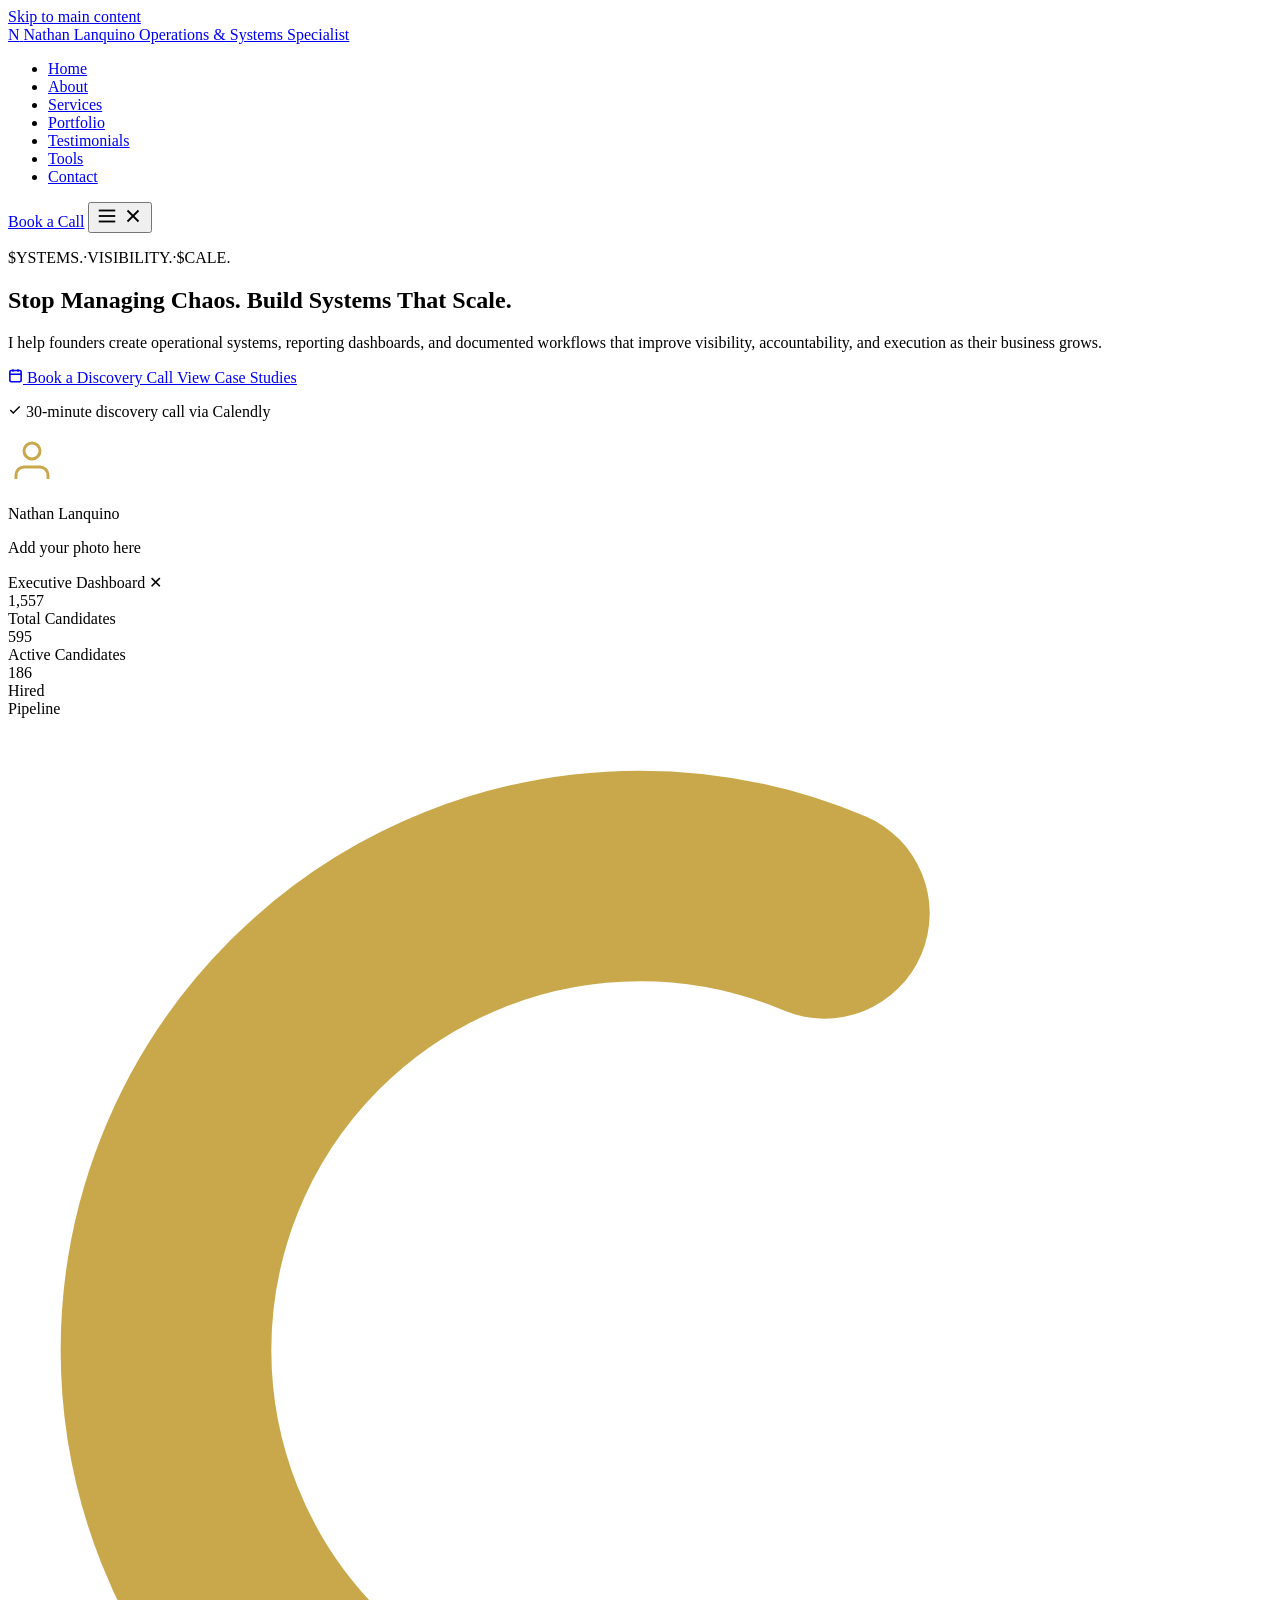
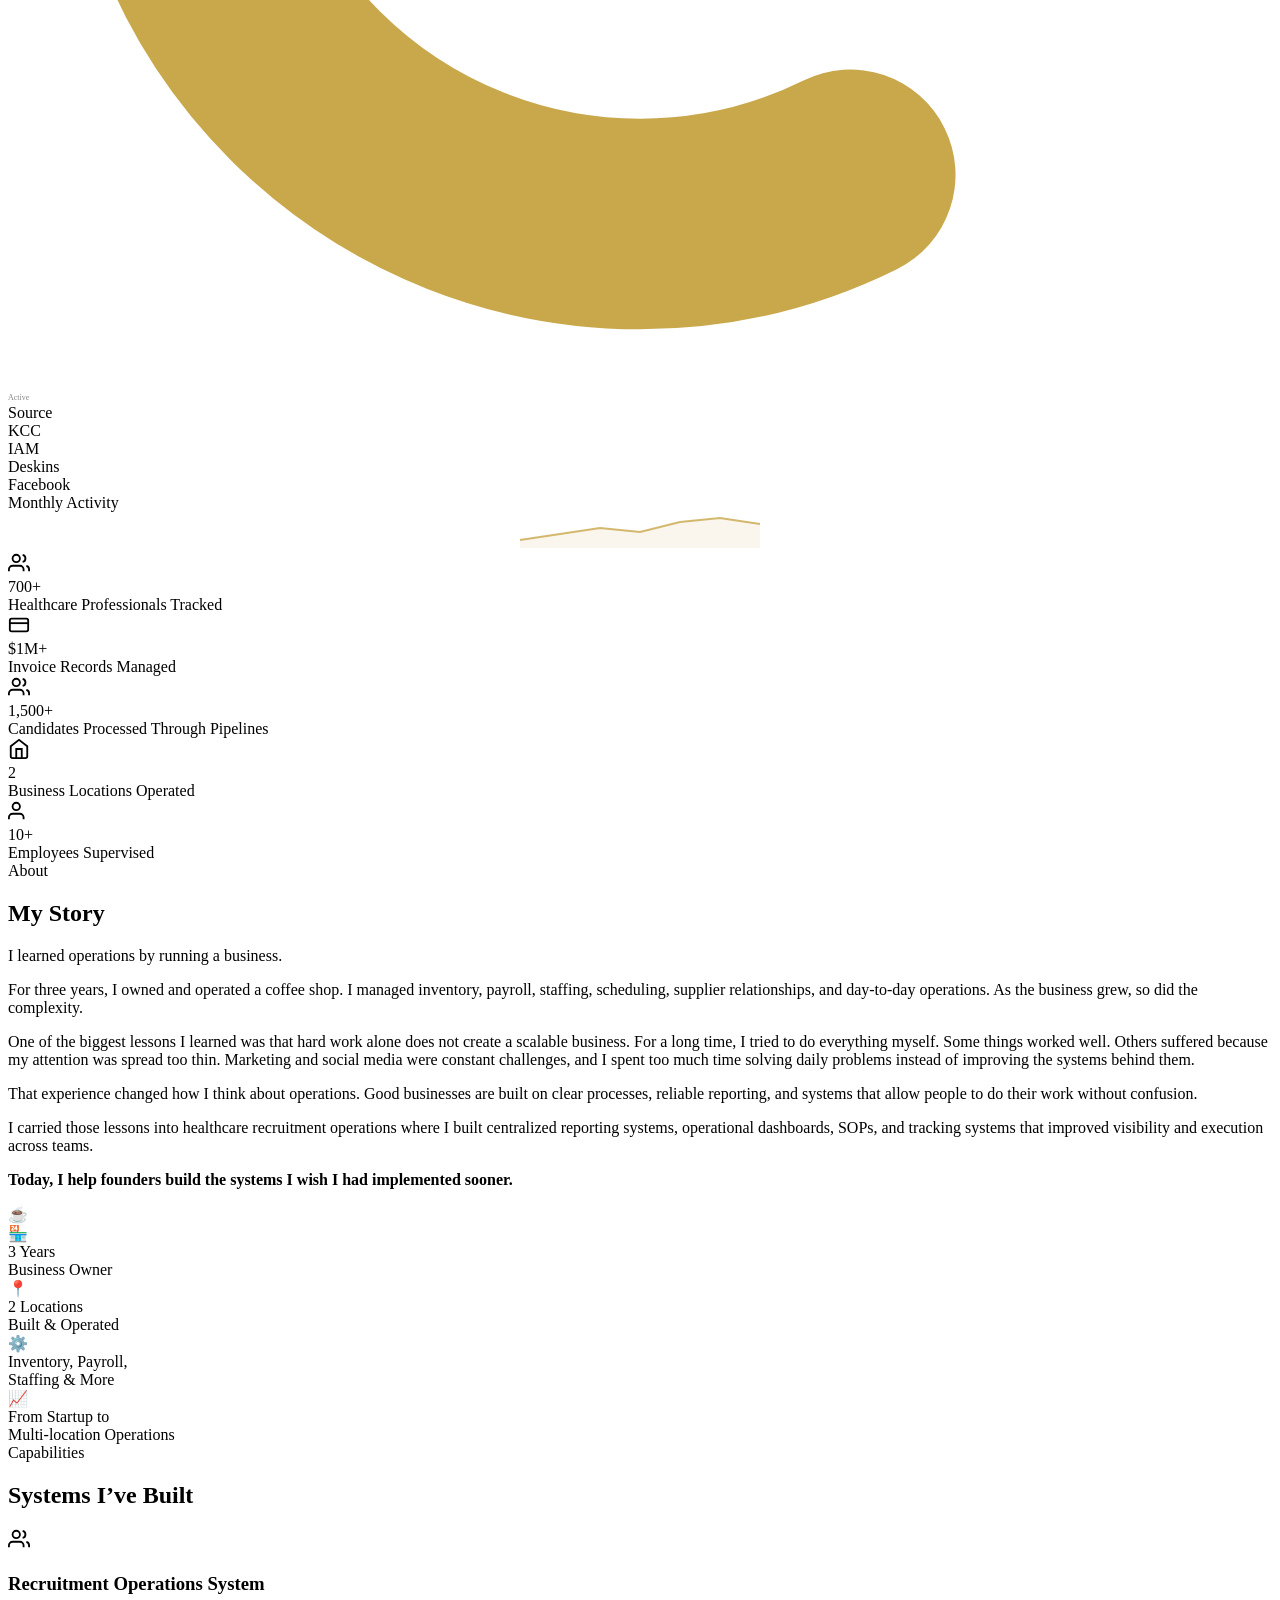
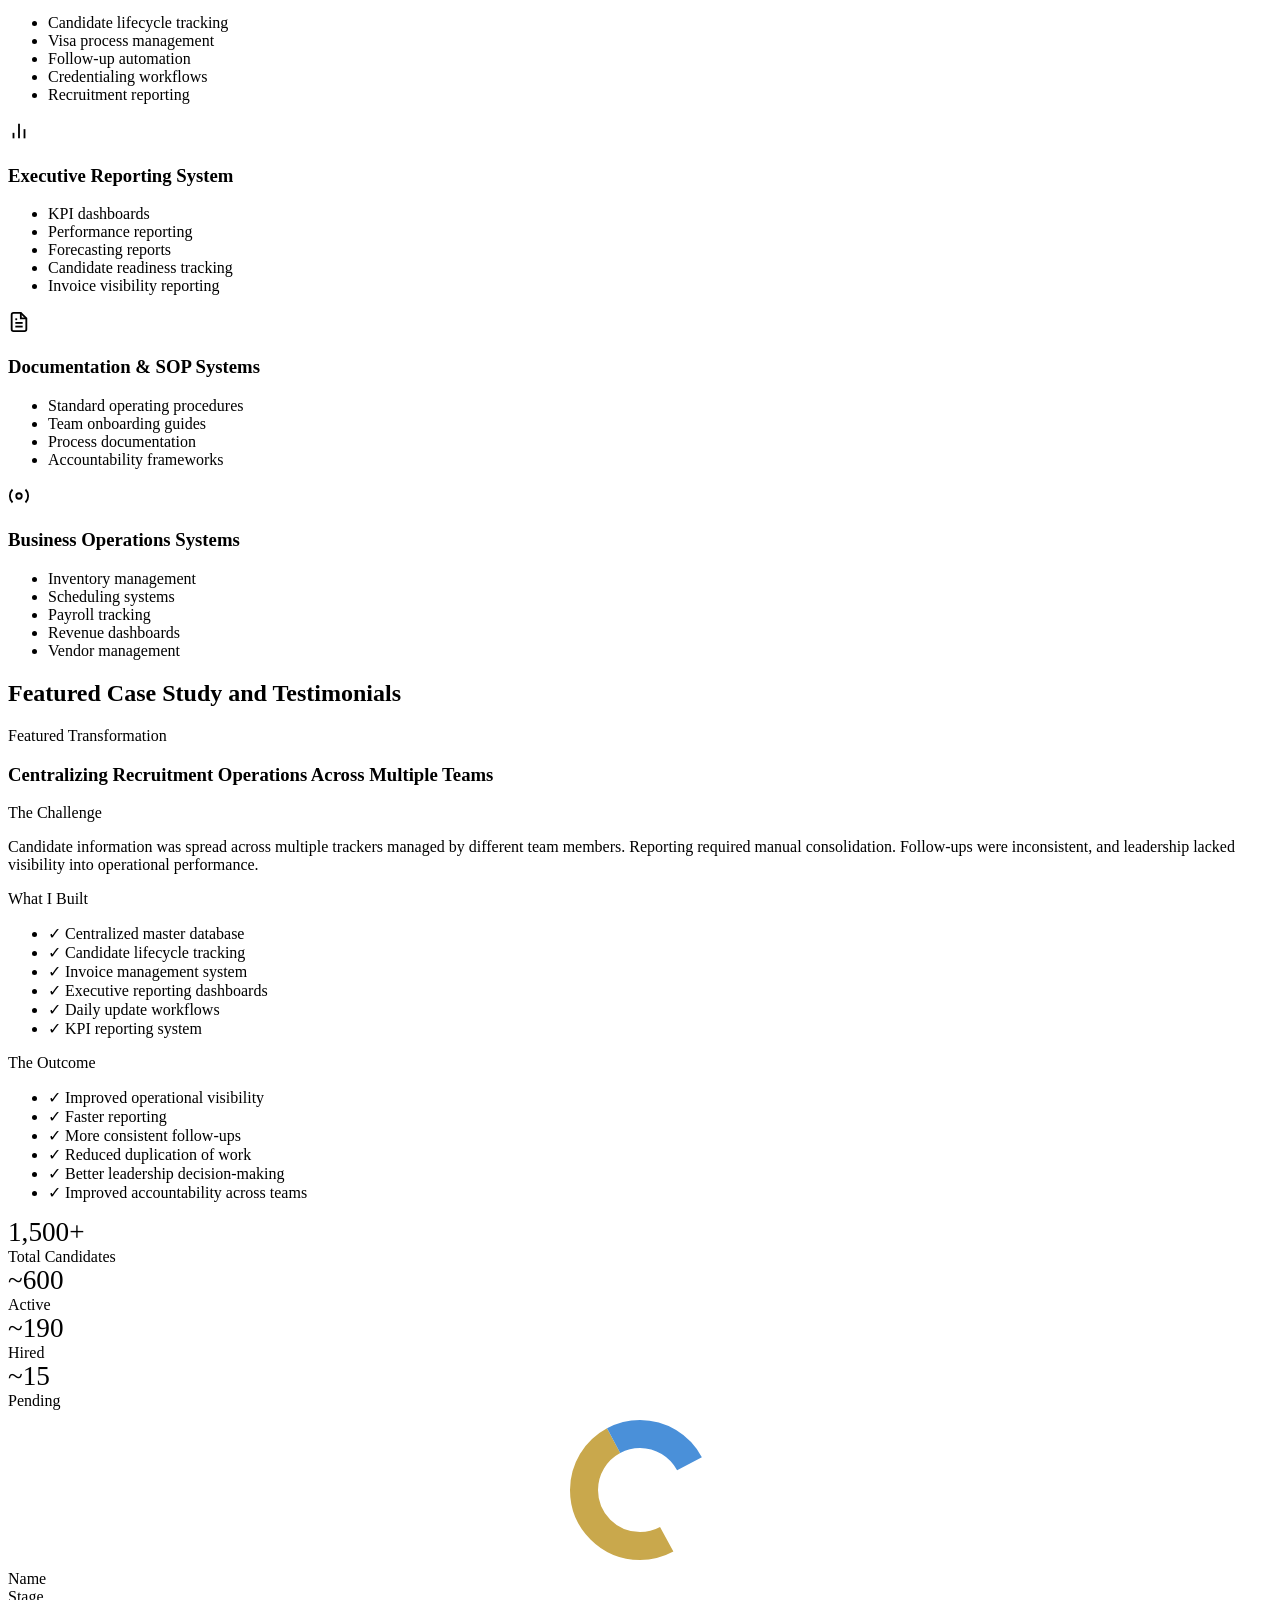
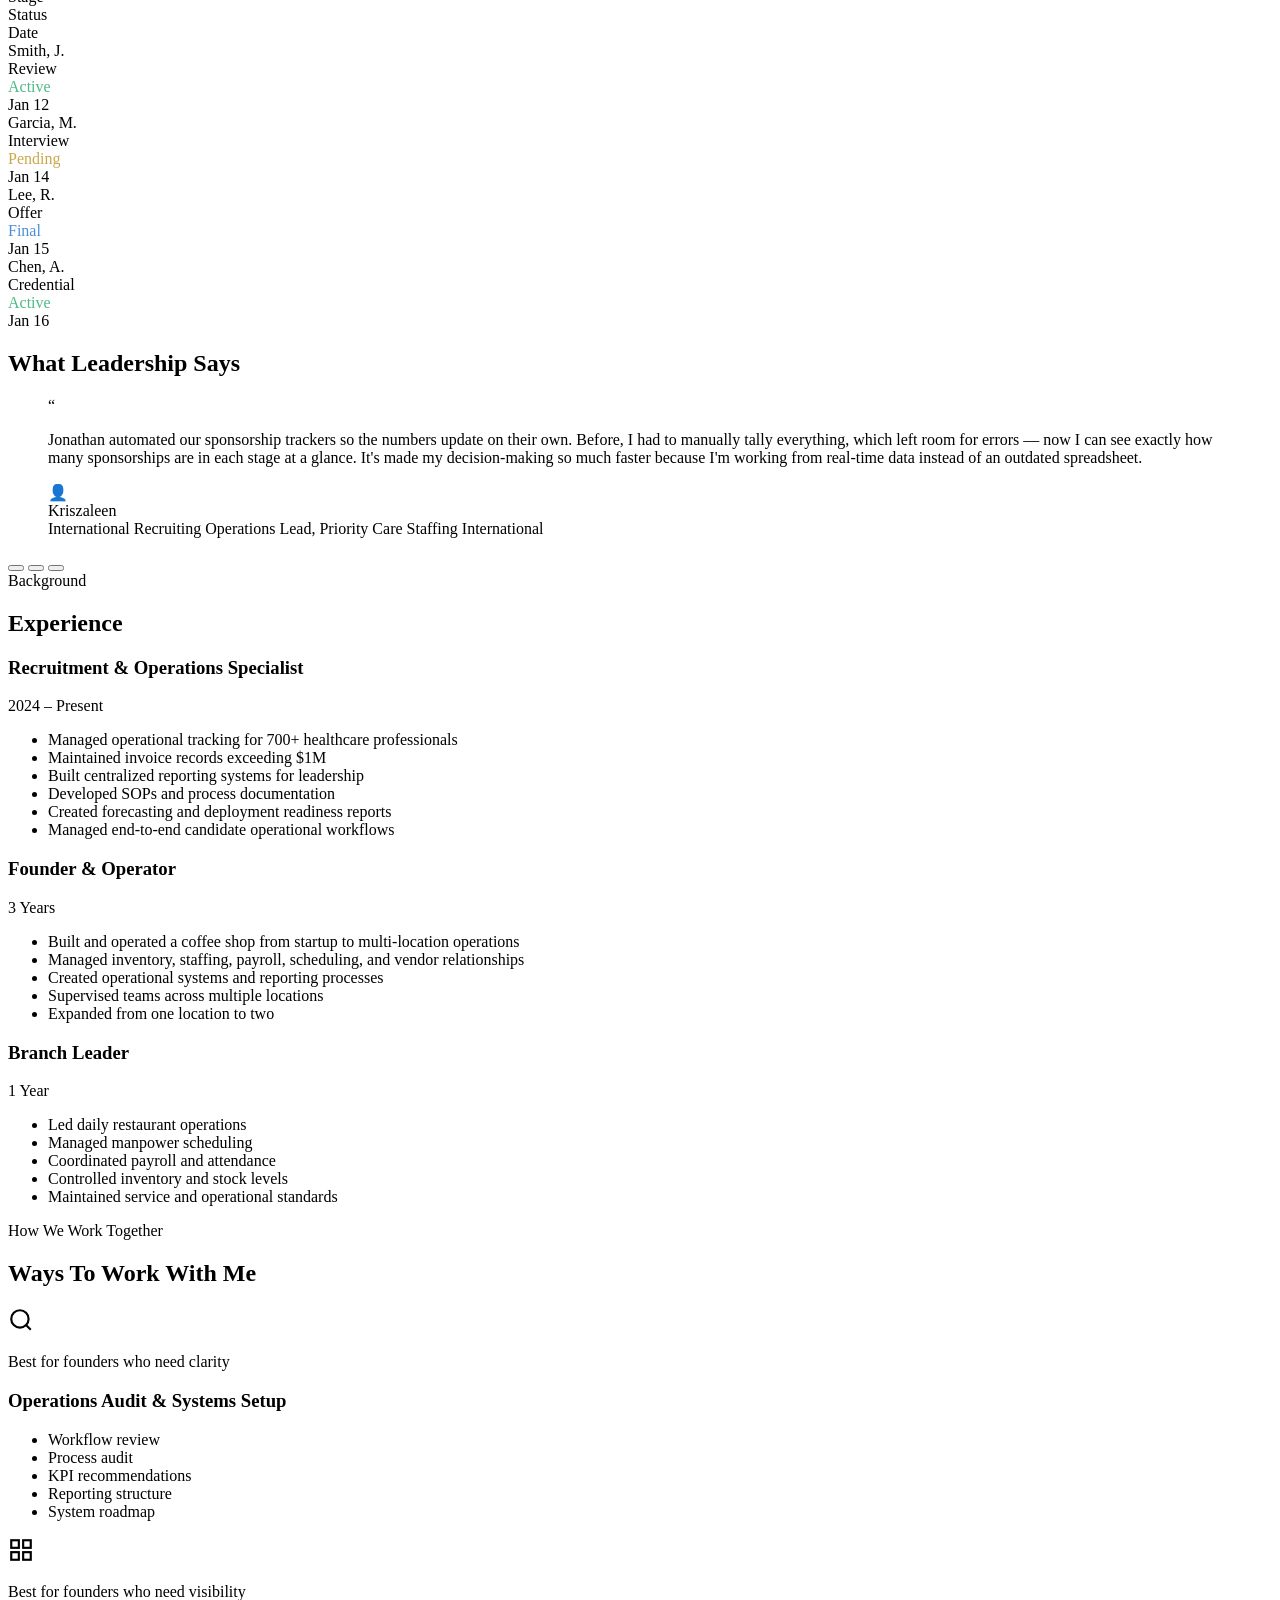
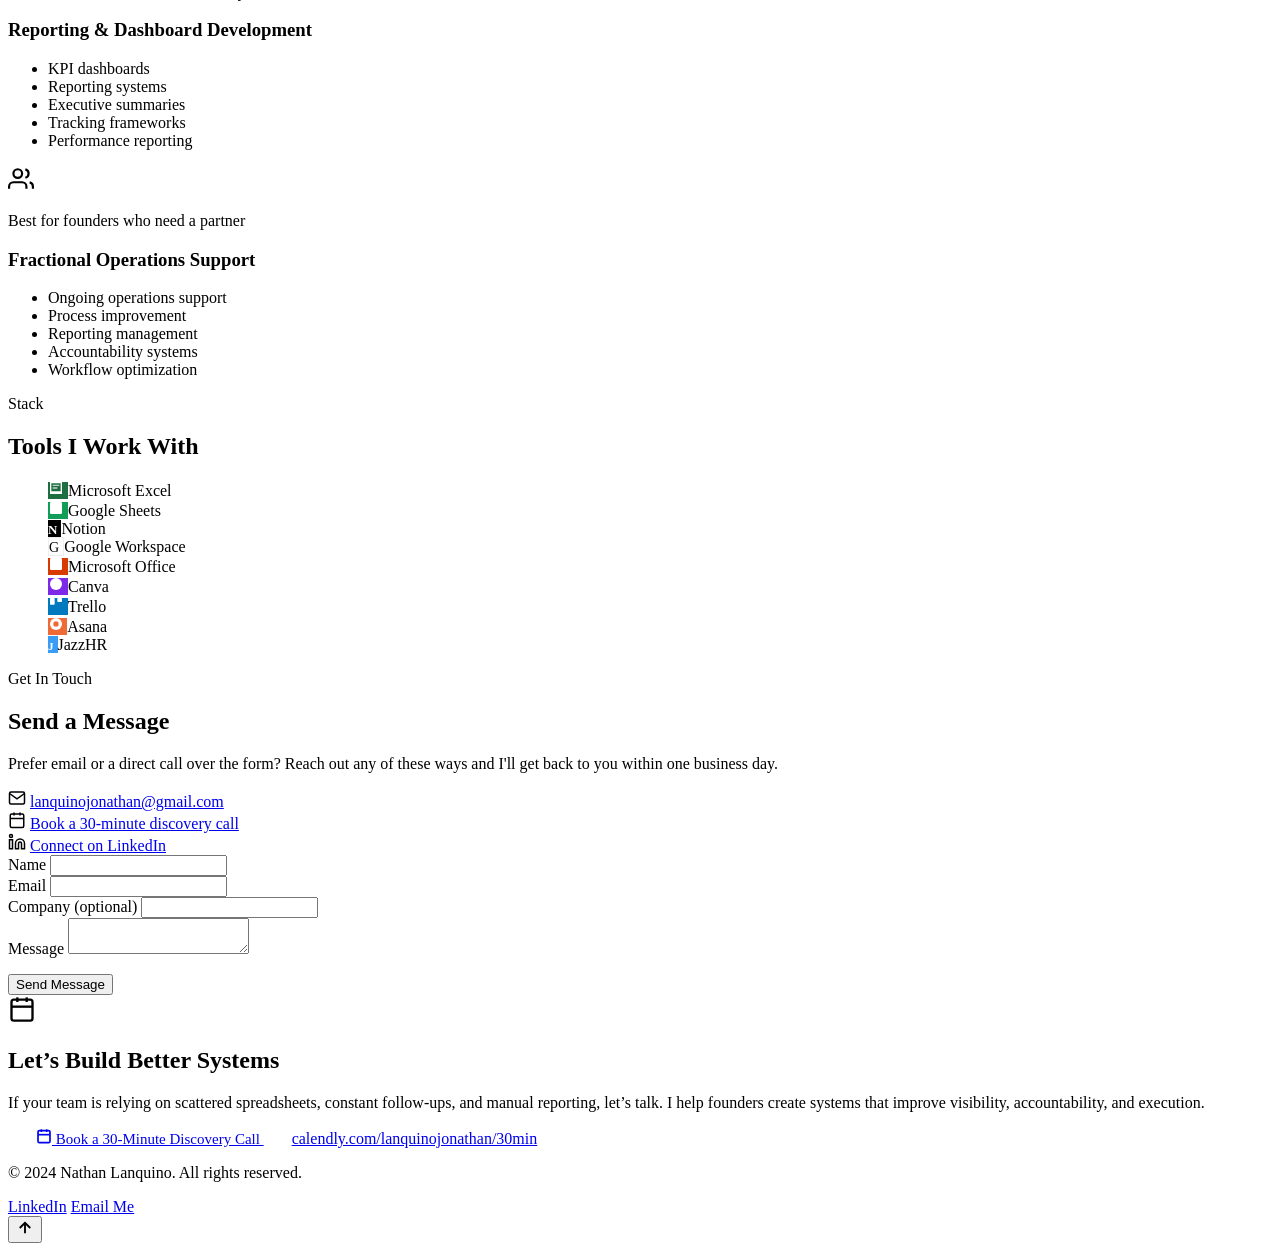
==== commit a8b4bbd7: "Update index.html changed pie and numbers. added testimony" ====
--- a/index.html
+++ b/index.html
@@ -3,1536 +3,787 @@
 <head>
   <meta charset="UTF-8" />
   <meta name="viewport" content="width=device-width, initial-scale=1.0" />
+
   <title>Nathan Lanquino | Operations & Systems Specialist</title>
   <meta name="description" content="Operations & Systems Specialist helping founders improve visibility, reporting, workflows, and operational efficiency through scalable systems and documented processes." />
+  <meta name="keywords" content="operations specialist, business systems, SOP documentation, KPI dashboards, executive reporting, fractional operations, workflow design" />
+  <meta name="author" content="Nathan Lanquino" />
+  <meta name="robots" content="index, follow" />
+  <link rel="canonical" href="https://nathanlanquino.github.io/nathan-lanquino/" />
+
+  <!-- Open Graph / Facebook -->
+  <meta property="og:type" content="website" />
+  <meta property="og:url" content="https://nathanlanquino.github.io/nathan-lanquino/" />
+  <meta property="og:title" content="Nathan Lanquino | Operations & Systems Specialist" />
+  <meta property="og:description" content="I help founders create operational systems, reporting dashboards, and documented workflows that improve visibility, accountability, and execution as their business grows." />
+  <meta property="og:image" content="https://nathanlanquino.github.io/nathan-lanquino/assets/img/og-cover.jpg" />
+  <meta property="og:image:width" content="1200" />
+  <meta property="og:image:height" content="630" />
+  <meta property="og:locale" content="en_US" />
+  <meta property="og:site_name" content="Nathan Lanquino" />
+
+  <!-- Twitter -->
+  <meta name="twitter:card" content="summary_large_image" />
+  <meta name="twitter:url" content="https://nathanlanquino.github.io/nathan-lanquino/" />
+  <meta name="twitter:title" content="Nathan Lanquino | Operations & Systems Specialist" />
+  <meta name="twitter:description" content="I help founders create operational systems, reporting dashboards, and documented workflows that improve visibility, accountability, and execution as their business grows." />
+  <meta name="twitter:image" content="https://nathanlanquino.github.io/nathan-lanquino/assets/img/og-cover.jpg" />
+
+  <!-- Favicons -->
+  <link rel="icon" type="image/svg+xml" href="assets/img/favicon.svg" />
+  <link rel="icon" type="image/png" sizes="32x32" href="assets/img/favicon-32.png" />
+  <link rel="icon" type="image/png" sizes="16x16" href="assets/img/favicon-16.png" />
+  <link rel="apple-touch-icon" sizes="180x180" href="assets/img/apple-touch-icon.png" />
+  <link rel="manifest" href="site.webmanifest" />
+  <meta name="theme-color" content="#0F0F0F" />
+
+  <!-- Fonts -->
   <link rel="preconnect" href="https://fonts.googleapis.com" />
   <link rel="preconnect" href="https://fonts.gstatic.com" crossorigin />
   <link href="https://fonts.googleapis.com/css2?family=Inter:wght@300;400;500;600;700&family=Playfair+Display:wght@700;800&display=swap" rel="stylesheet" />
-  <style>
-    *, *::before, *::after { box-sizing: border-box; margin: 0; padding: 0; }
-
-    :root {
-      --gold: #C9A84C;
-      --gold-light: #E4B84E;
-      --dark: #0F0F0F;
-      --dark2: #181818;
-      --dark3: #1E1E1E;
-      --charcoal: #2A2A2A;
-      --white: #FFFFFF;
-      --offwhite: #F9F9F7;
-      --gray: #6B6B6B;
-      --gray-light: #E8E8E8;
-      --text: #1A1A1A;
-    }
-
-    html { scroll-behavior: smooth; }
-
-    body {
-      font-family: 'Inter', sans-serif;
-      color: var(--text);
-      background: var(--white);
-      line-height: 1.6;
-      overflow-x: hidden;
-    }
-
-    /* ── NAV ── */
-    nav {
-      position: sticky;
-      top: 0;
-      z-index: 100;
-      background: var(--white);
-      border-bottom: 1px solid var(--gray-light);
-      padding: 0 5%;
-      display: flex;
-      align-items: center;
-      justify-content: space-between;
-      height: 68px;
-      box-shadow: 0 1px 12px rgba(0,0,0,0.06);
-    }
-
-    .nav-logo {
-      display: flex;
-      align-items: center;
-      gap: 12px;
-      text-decoration: none;
-    }
-
-    .nav-logo-mark {
-      width: 40px;
-      height: 40px;
-      background: var(--dark);
-      border-radius: 6px;
-      display: flex;
-      align-items: center;
-      justify-content: center;
-      font-family: 'Playfair Display', serif;
-      font-size: 20px;
-      font-weight: 800;
-      color: var(--gold);
-      letter-spacing: -0.5px;
-    }
-
-    .nav-logo-text { display: flex; flex-direction: column; line-height: 1.2; }
-    .nav-logo-name { font-weight: 700; font-size: 14px; color: var(--dark); }
-    .nav-logo-title { font-size: 11px; color: var(--gray); }
-
-    .nav-links {
-      display: flex;
-      align-items: center;
-      gap: 32px;
-      list-style: none;
-    }
-
-    .nav-links a {
-      font-size: 14px;
-      font-weight: 500;
-      color: var(--text);
-      text-decoration: none;
-      transition: color 0.2s;
-      padding-bottom: 2px;
-      border-bottom: 2px solid transparent;
-    }
-
-    .nav-links a:hover, .nav-links a.active { color: var(--gold); border-bottom-color: var(--gold); }
-
-    .btn-nav {
-      background: var(--gold);
-      color: var(--dark);
-      padding: 9px 20px;
-      border-radius: 6px;
-      font-size: 13px;
-      font-weight: 700;
-      text-decoration: none;
-      transition: background 0.2s, transform 0.15s;
-    }
-    .btn-nav:hover { background: var(--gold-light); transform: translateY(-1px); }
-
-    /* ── HERO ── */
-    .hero {
-      background: var(--dark);
-      min-height: 520px;
-      display: grid;
-      grid-template-columns: 1fr 1fr;
-      align-items: center;
-      padding: 60px 5% 0;
-      gap: 40px;
-      overflow: hidden;
-      position: relative;
-    }
-
-    .hero-eyebrow {
-      font-size: 12px;
-      font-weight: 600;
-      letter-spacing: 0.2em;
-      color: var(--gold);
-      text-transform: uppercase;
-      margin-bottom: 20px;
-    }
-    .hero-eyebrow span { margin: 0 6px; opacity: 0.5; }
-
-    .hero h1 {
-      font-family: 'Playfair Display', serif;
-      font-size: clamp(34px, 4vw, 52px);
-      font-weight: 800;
-      line-height: 1.1;
-      color: var(--white);
-      margin-bottom: 6px;
-    }
-
-    .hero h1 .accent { color: var(--gold); display: block; }
-
-    .hero-sub {
-      font-size: 15px;
-      color: #A8A8A8;
-      line-height: 1.7;
-      max-width: 420px;
-      margin: 18px 0 30px;
-    }
-
-    .hero-btns { display: flex; gap: 14px; align-items: center; flex-wrap: wrap; }
-
-    .btn-primary {
-      background: var(--gold);
-      color: var(--dark);
-      padding: 13px 26px;
-      border-radius: 7px;
-      font-size: 14px;
-      font-weight: 700;
-      text-decoration: none;
-      display: flex;
-      align-items: center;
-      gap: 8px;
-      transition: background 0.2s, transform 0.15s;
-    }
-    .btn-primary:hover { background: var(--gold-light); transform: translateY(-2px); }
-
-    .btn-outline {
-      background: transparent;
-      color: var(--white);
-      padding: 12px 24px;
-      border-radius: 7px;
-      border: 1.5px solid rgba(255,255,255,0.3);
-      font-size: 14px;
-      font-weight: 600;
-      text-decoration: none;
-      transition: border-color 0.2s, color 0.2s;
-    }
-    .btn-outline:hover { border-color: var(--gold); color: var(--gold); }
-
-    .hero-note {
-      margin-top: 14px;
-      font-size: 12px;
-      color: #666;
-      display: flex;
-      align-items: center;
-      gap: 6px;
-    }
-    .hero-note svg { color: var(--gold); }
-
-    /* Hero right – profile + dashboard card */
-    .hero-visual {
-      position: relative;
-      display: flex;
-      justify-content: center;
-      align-items: flex-end;
-      height: 480px;
-    }
-
-    .hero-photo {
-      width: 310px;
-      height: 460px;
-      object-fit: cover;
-      object-position: center top;
-      border-radius: 12px 12px 0 0;
-      display: block;
-      position: relative;
-      z-index: 1;
-    }
-
-    .dashboard-card {
-      position: absolute;
-      top: 20px;
-      right: -10px;
-      width: 270px;
-      background: #1A1A2E;
-      border-radius: 10px;
-      padding: 16px;
-      box-shadow: 0 20px 60px rgba(0,0,0,0.5);
-      z-index: 2;
-      border: 1px solid rgba(255,255,255,0.08);
-    }
-
-    .dashboard-header {
-      display: flex;
-      justify-content: space-between;
-      align-items: center;
-      margin-bottom: 14px;
-    }
-    .dashboard-title { font-size: 11px; font-weight: 600; color: #ccc; }
-    .dashboard-close { color: #555; font-size: 14px; cursor: pointer; }
-
-    .dashboard-stats {
-      display: grid;
-      grid-template-columns: repeat(3, 1fr);
-      gap: 8px;
-      margin-bottom: 14px;
-    }
-    .dash-stat { text-align: center; }
-    .dash-stat-val { font-size: 18px; font-weight: 700; color: var(--white); }
-    .dash-stat-lbl { font-size: 9px; color: #888; line-height: 1.3; }
-
-    .dash-section-lbl { font-size: 9px; color: #666; text-transform: uppercase; letter-spacing: 0.1em; margin-bottom: 6px; font-weight: 600; }
-
-    .dash-chart-row {
-      display: grid;
-      grid-template-columns: 1fr 1fr;
-      gap: 8px;
-      margin-bottom: 10px;
-    }
-
-    .dash-donut {
-      background: rgba(255,255,255,0.04);
-      border-radius: 6px;
-      padding: 8px;
-      display: flex;
-      flex-direction: column;
-      align-items: center;
-      gap: 4px;
-    }
-
-    .donut-ring {
-      width: 48px;
-      height: 48px;
-    }
-
-    .dash-bars {
-      background: rgba(255,255,255,0.04);
-      border-radius: 6px;
-      padding: 8px;
-      display: flex;
-      flex-direction: column;
-      gap: 5px;
-    }
-
-    .bar-row { display: flex; align-items: center; gap: 6px; }
-    .bar-label { font-size: 8px; color: #888; width: 48px; white-space: nowrap; overflow: hidden; text-overflow: ellipsis; }
-    .bar-track { flex: 1; height: 4px; background: rgba(255,255,255,0.08); border-radius: 2px; }
-    .bar-fill { height: 100%; border-radius: 2px; background: var(--gold); }
-
-    .dash-sparkline {
-      background: rgba(255,255,255,0.04);
-      border-radius: 6px;
-      padding: 8px;
-    }
-    .sparkline-lbl { font-size: 9px; color: #666; text-transform: uppercase; letter-spacing: 0.1em; font-weight: 600; margin-bottom: 6px; }
-
-    /* ── STATS BAR ── */
-    .stats-bar {
-      background: var(--dark2);
-      padding: 32px 5%;
-      display: flex;
-      justify-content: space-between;
-      align-items: center;
-      flex-wrap: wrap;
-      gap: 24px;
-      border-top: 1px solid rgba(255,255,255,0.06);
-    }
-
-    .stat-item {
-      display: flex;
-      align-items: center;
-      gap: 14px;
-    }
-
-    .stat-icon {
-      width: 42px;
-      height: 42px;
-      border-radius: 8px;
-      background: rgba(201,168,76,0.12);
-      display: flex;
-      align-items: center;
-      justify-content: center;
-      color: var(--gold);
-      flex-shrink: 0;
-    }
-
-    .stat-num {
-      font-size: 26px;
-      font-weight: 800;
-      color: var(--gold);
-      line-height: 1;
-      font-family: 'Playfair Display', serif;
-    }
-    .stat-lbl { font-size: 11px; color: #999; line-height: 1.4; max-width: 90px; }
-
-    /* ── STORY ── */
-    .story {
-      padding: 80px 5%;
-      display: grid;
-      grid-template-columns: 1fr 1fr;
-      gap: 60px;
-      align-items: start;
-      background: var(--white);
-    }
-
-    .section-label {
-      display: inline-block;
-      font-size: 12px;
-      font-weight: 700;
-      letter-spacing: 0.15em;
-      text-transform: uppercase;
-      color: var(--gold);
-      margin-bottom: 8px;
-    }
-
-    .section-title {
-      font-family: 'Playfair Display', serif;
-      font-size: clamp(26px, 3vw, 36px);
-      font-weight: 800;
-      line-height: 1.2;
-      margin-bottom: 24px;
-      color: var(--dark);
-    }
-
-    .story-underline {
-      width: 48px;
-      height: 3px;
-      background: var(--gold);
-      border-radius: 2px;
-      margin-bottom: 24px;
-    }
-
-    .story-text p {
-      font-size: 15px;
-      color: #444;
-      line-height: 1.8;
-      margin-bottom: 16px;
-    }
-
-    .story-text p strong { color: var(--dark); font-weight: 700; }
-
-    .story-visual { position: relative; }
-
-    .story-img {
-      width: 100%;
-      height: 340px;
-      object-fit: cover;
-      border-radius: 12px;
-      display: block;
-    }
-
-    .story-img-placeholder {
-      width: 100%;
-      height: 340px;
-      border-radius: 12px;
-      background: linear-gradient(135deg, #1a0a00 0%, #3d1f00 40%, #5a3010 70%, #2c1500 100%);
-      display: flex;
-      align-items: center;
-      justify-content: center;
-      position: relative;
-      overflow: hidden;
-    }
-
-    .story-img-placeholder::before {
-      content: '';
-      position: absolute;
-      inset: 0;
-      background: radial-gradient(ellipse at 30% 60%, rgba(201,168,76,0.15) 0%, transparent 60%);
-    }
-
-    .coffee-icon {
-      font-size: 64px;
-      opacity: 0.4;
-      position: relative;
-      z-index: 1;
-    }
-
-    .story-stats-card {
-      position: absolute;
-      bottom: -20px;
-      right: -20px;
-      background: var(--white);
-      border-radius: 10px;
-      padding: 20px;
-      box-shadow: 0 12px 40px rgba(0,0,0,0.12);
-      display: flex;
-      flex-direction: column;
-      gap: 12px;
-      min-width: 200px;
-    }
-
-    .story-stat-row {
-      display: flex;
-      align-items: center;
-      gap: 10px;
-      font-size: 13px;
-    }
-    .story-stat-icon { color: var(--gold); font-size: 16px; }
-    .story-stat-main { font-weight: 700; color: var(--dark); font-size: 13px; }
-    .story-stat-sub { font-size: 11px; color: var(--gray); }
-
-    /* ── SYSTEMS ── */
-    .systems {
-      padding: 80px 5%;
-      background: var(--offwhite);
-    }
-
-    .systems-header {
-      text-align: center;
-      margin-bottom: 48px;
-    }
-
-    .underline-center {
-      width: 48px;
-      height: 3px;
-      background: var(--gold);
-      border-radius: 2px;
-      margin: 12px auto 0;
-    }
-
-    .systems-grid {
-      display: grid;
-      grid-template-columns: repeat(4, 1fr);
-      gap: 24px;
-    }
-
-    .system-card {
-      background: var(--white);
-      border-radius: 12px;
-      padding: 28px 24px;
-      border: 1px solid rgba(0,0,0,0.06);
-      transition: box-shadow 0.2s, transform 0.2s;
-    }
-    .system-card:hover { box-shadow: 0 8px 32px rgba(0,0,0,0.1); transform: translateY(-3px); }
-
-    .system-card-icon {
-      width: 44px;
-      height: 44px;
-      background: rgba(201,168,76,0.1);
-      border-radius: 8px;
-      display: flex;
-      align-items: center;
-      justify-content: center;
-      margin-bottom: 14px;
-      color: var(--gold);
-    }
-
-    .system-card h3 { font-size: 14px; font-weight: 700; color: var(--dark); margin-bottom: 14px; }
-
-    .system-card ul { list-style: none; display: flex; flex-direction: column; gap: 7px; }
-    .system-card ul li {
-      font-size: 13px;
-      color: #555;
-      display: flex;
-      align-items: center;
-      gap: 8px;
-    }
-    .system-card ul li::before { content: '✓'; color: var(--gold); font-weight: 700; font-size: 11px; }
-
-    /* ── TRANSFORMATION + TESTIMONIAL ── */
-    .transform-row {
-      padding: 80px 5%;
-      display: grid;
-      grid-template-columns: 1.4fr 1fr;
-      gap: 40px;
-      background: var(--white);
-      align-items: start;
-    }
-
-    .transform-card {
-      background: var(--dark);
-      border-radius: 14px;
-      padding: 36px;
-      color: var(--white);
-    }
-
-    .transform-eyebrow {
-      font-size: 11px;
-      font-weight: 700;
-      letter-spacing: 0.15em;
-      text-transform: uppercase;
-      color: var(--gold);
-      margin-bottom: 8px;
-    }
-
-    .transform-card h2 {
-      font-family: 'Playfair Display', serif;
-      font-size: 22px;
-      font-weight: 800;
-      color: var(--gold);
-      line-height: 1.3;
-      margin-bottom: 24px;
-    }
-
-    .transform-section-title {
-      font-size: 12px;
-      font-weight: 700;
-      text-transform: uppercase;
-      letter-spacing: 0.12em;
-      color: var(--gold);
-      margin-bottom: 8px;
-    }
-
-    .transform-challenge p { font-size: 14px; color: #aaa; line-height: 1.7; margin-bottom: 20px; }
-
-    .transform-list { list-style: none; display: flex; flex-direction: column; gap: 7px; margin-bottom: 20px; }
-    .transform-list li {
-      font-size: 13px;
-      color: #bbb;
-      display: flex;
-      align-items: center;
-      gap: 10px;
-    }
-    .transform-list li .check { color: var(--gold); font-size: 14px; }
-
-    .transform-dashboard {
-      background: #111;
-      border-radius: 10px;
-      overflow: hidden;
-      margin-top: 20px;
-    }
-
-    .dashboard-mockup {
-      width: 100%;
-      aspect-ratio: 16/9;
-      background: linear-gradient(135deg, #0d1b2a 0%, #1a2d40 50%, #0f2035 100%);
-      display: flex;
-      flex-direction: column;
-      padding: 16px;
-      gap: 12px;
-    }
-
-    .dash-mock-header {
-      display: grid;
-      grid-template-columns: repeat(4, 1fr);
-      gap: 8px;
-    }
-
-    .dash-mock-stat {
-      background: rgba(255,255,255,0.06);
-      border-radius: 6px;
-      padding: 8px;
-      text-align: center;
-    }
-    .dash-mock-stat-val { font-size: 16px; font-weight: 700; color: var(--white); }
-    .dash-mock-stat-lbl { font-size: 8px; color: #666; }
-
-    .dash-mock-body {
-      display: grid;
-      grid-template-columns: 1fr 1fr;
-      gap: 8px;
-      flex: 1;
-    }
-
-    .dash-mock-chart {
-      background: rgba(255,255,255,0.04);
-      border-radius: 6px;
-      padding: 10px;
-    }
-
-    .dash-mock-table {
-      background: rgba(255,255,255,0.04);
-      border-radius: 6px;
-      padding: 8px;
-      display: flex;
-      flex-direction: column;
-      gap: 4px;
-    }
-
-    .table-row-mock {
-      display: grid;
-      grid-template-columns: 2fr 1fr 1fr 1fr;
-      gap: 4px;
-      padding: 3px 0;
-      border-bottom: 1px solid rgba(255,255,255,0.04);
-    }
-    .table-cell-mock { font-size: 7px; color: #888; white-space: nowrap; overflow: hidden; text-overflow: ellipsis; }
-    .table-cell-mock.header { color: #555; font-weight: 600; }
-
-    /* Testimonial */
-    .testimonial-area h2 {
-      font-family: 'Playfair Display', serif;
-      font-size: 22px;
-      font-weight: 800;
-      margin-bottom: 24px;
-      color: var(--dark);
-    }
-
-    .testimonial-card {
-      background: var(--offwhite);
-      border-radius: 12px;
-      padding: 28px;
-      position: relative;
-      border-left: 4px solid var(--gold);
-    }
-
-    .quote-mark {
-      font-size: 48px;
-      line-height: 1;
-      color: var(--gold);
-      font-family: Georgia, serif;
-      margin-bottom: 8px;
-      opacity: 0.6;
-    }
-
-    .testimonial-text {
-      font-size: 15px;
-      color: #444;
-      line-height: 1.8;
-      font-style: italic;
-      margin-bottom: 20px;
-    }
-
-    .testimonial-author {
-      display: flex;
-      align-items: center;
-      gap: 12px;
-    }
-
-    .author-avatar {
-      width: 42px;
-      height: 42px;
-      border-radius: 50%;
-      background: var(--gray-light);
-      overflow: hidden;
-      flex-shrink: 0;
-      display: flex;
-      align-items: center;
-      justify-content: center;
-      color: var(--gray);
-      font-size: 18px;
-    }
-
-    .author-name { font-weight: 700; font-size: 14px; color: var(--dark); }
-    .author-title { font-size: 12px; color: var(--gray); }
-
-    .testimonial-dots {
-      display: flex;
-      gap: 6px;
-      margin-top: 16px;
-    }
-    .dot {
-      width: 8px;
-      height: 8px;
-      border-radius: 50%;
-      background: var(--gray-light);
-    }
-    .dot.active { background: var(--gold); }
-
-    /* ── EXPERIENCE ── */
-    .experience {
-      padding: 80px 5%;
-      background: var(--offwhite);
-    }
-
-    .experience-header { text-align: center; margin-bottom: 48px; }
-
-    .experience-timeline {
-      display: flex;
-      flex-direction: column;
-      gap: 0;
-      max-width: 800px;
-      margin: 0 auto;
-      position: relative;
-    }
-
-    .experience-timeline::before {
-      content: '';
-      position: absolute;
-      left: 20px;
-      top: 8px;
-      bottom: 8px;
-      width: 2px;
-      background: linear-gradient(to bottom, var(--gold), rgba(201,168,76,0.2));
-    }
-
-    .exp-item {
-      display: grid;
-      grid-template-columns: 44px 1fr;
-      gap: 20px;
-      padding-bottom: 40px;
-      position: relative;
-    }
-
-    .exp-dot-col {
-      display: flex;
-      flex-direction: column;
-      align-items: center;
-      padding-top: 6px;
-    }
-
-    .exp-dot {
-      width: 14px;
-      height: 14px;
-      border-radius: 50%;
-      background: var(--gold);
-      border: 3px solid var(--offwhite);
-      box-shadow: 0 0 0 2px var(--gold);
-      flex-shrink: 0;
-      position: relative;
-      z-index: 1;
-    }
-
-    .exp-content {
-      background: var(--white);
-      border-radius: 10px;
-      padding: 24px;
-      border: 1px solid rgba(0,0,0,0.06);
-    }
-
-    .exp-header { display: flex; justify-content: space-between; align-items: flex-start; margin-bottom: 12px; flex-wrap: wrap; gap: 8px; }
-    .exp-role { font-weight: 700; font-size: 16px; color: var(--dark); }
-    .exp-period {
-      font-size: 11px;
-      font-weight: 600;
-      background: rgba(201,168,76,0.12);
-      color: var(--gold);
-      padding: 3px 10px;
-      border-radius: 20px;
-    }
-
-    .exp-bullets { list-style: none; display: flex; flex-direction: column; gap: 7px; }
-    .exp-bullets li {
-      font-size: 13px;
-      color: #555;
-      display: flex;
-      align-items: flex-start;
-      gap: 10px;
-      line-height: 1.5;
-    }
-    .exp-bullets li::before { content: '→'; color: var(--gold); font-size: 12px; flex-shrink: 0; margin-top: 1px; }
-
-    /* ── SERVICES ── */
-    .services {
-      padding: 80px 5%;
-      background: var(--white);
-    }
-
-    .services-header { text-align: center; margin-bottom: 48px; }
-
-    .services-grid {
-      display: grid;
-      grid-template-columns: repeat(3, 1fr);
-      gap: 24px;
-    }
-
-    .service-card {
-      border: 1.5px solid var(--gray-light);
-      border-radius: 14px;
-      padding: 32px;
-      transition: border-color 0.2s, box-shadow 0.2s, transform 0.2s;
-    }
-    .service-card:hover {
-      border-color: var(--gold);
-      box-shadow: 0 8px 32px rgba(201,168,76,0.1);
-      transform: translateY(-3px);
-    }
-
-    .service-icon {
-      width: 52px;
-      height: 52px;
-      background: rgba(201,168,76,0.1);
-      border-radius: 10px;
-      display: flex;
-      align-items: center;
-      justify-content: center;
-      color: var(--gold);
-      margin-bottom: 18px;
-    }
-
-    .service-badge {
-      font-size: 11px;
-      font-weight: 600;
-      color: var(--gray);
-      text-transform: uppercase;
-      letter-spacing: 0.1em;
-      margin-bottom: 8px;
-    }
-
-    .service-card h3 {
-      font-family: 'Playfair Display', serif;
-      font-size: 20px;
-      font-weight: 800;
-      color: var(--dark);
-      margin-bottom: 16px;
-    }
-
-    .service-card ul { list-style: none; display: flex; flex-direction: column; gap: 9px; }
-    .service-card ul li {
-      font-size: 13px;
-      color: #555;
-      display: flex;
-      align-items: center;
-      gap: 10px;
-      padding-bottom: 9px;
-      border-bottom: 1px solid var(--gray-light);
-    }
-    .service-card ul li:last-child { border-bottom: none; padding-bottom: 0; }
-    .service-card ul li::before { content: '↗'; color: var(--gold); font-size: 12px; }
-
-    /* ── TOOLS ── */
-    .tools {
-      padding: 60px 5%;
-      background: var(--offwhite);
-    }
-
-    .tools-header { text-align: center; margin-bottom: 36px; }
-
-    .tools-grid {
-      display: flex;
-      justify-content: center;
-      flex-wrap: wrap;
-      gap: 20px;
-    }
-
-    .tool-item {
-      background: var(--white);
-      border-radius: 10px;
-      padding: 16px 20px;
-      display: flex;
-      align-items: center;
-      gap: 10px;
-      border: 1px solid rgba(0,0,0,0.06);
-      transition: box-shadow 0.2s, transform 0.2s;
-    }
-    .tool-item:hover { box-shadow: 0 6px 20px rgba(0,0,0,0.08); transform: translateY(-2px); }
-
-    .tool-logo {
-      width: 28px;
-      height: 28px;
-      border-radius: 6px;
-      display: flex;
-      align-items: center;
-      justify-content: center;
-      font-size: 16px;
-      font-weight: 800;
-      flex-shrink: 0;
-    }
-
-    .tool-name { font-size: 13px; font-weight: 600; color: var(--dark); }
-
-    /* ── CTA ── */
-    .cta {
-      background: var(--dark);
-      padding: 64px 5%;
-      display: flex;
-      align-items: center;
-      justify-content: space-between;
-      gap: 40px;
-      flex-wrap: wrap;
-    }
-
-    .cta-icon-wrap {
-      width: 60px;
-      height: 60px;
-      background: rgba(201,168,76,0.15);
-      border-radius: 12px;
-      display: flex;
-      align-items: center;
-      justify-content: center;
-      color: var(--gold);
-      flex-shrink: 0;
-    }
-
-    .cta-left { display: flex; align-items: center; gap: 20px; }
-
-    .cta h2 {
-      font-family: 'Playfair Display', serif;
-      font-size: 28px;
-      font-weight: 800;
-      color: var(--white);
-      margin-bottom: 8px;
-    }
-
-    .cta p { font-size: 14px; color: #888; max-width: 400px; line-height: 1.6; }
-
-    .cta-right { display: flex; flex-direction: column; align-items: flex-end; gap: 10px; }
-
-    .cta-link { font-size: 12px; color: var(--gold); text-decoration: underline; }
-
-    /* ── FOOTER ── */
-    footer {
-      background: var(--dark2);
-      border-top: 1px solid rgba(255,255,255,0.06);
-      padding: 20px 5%;
-      display: flex;
-      justify-content: space-between;
-      align-items: center;
-      flex-wrap: wrap;
-      gap: 12px;
-    }
-
-    footer p { font-size: 12px; color: #555; }
-    .footer-links { display: flex; gap: 20px; }
-    .footer-links a { font-size: 12px; color: #555; text-decoration: none; transition: color 0.2s; }
-    .footer-links a:hover { color: var(--gold); }
-
-    /* ── RESPONSIVE ── */
-    @media (max-width: 960px) {
-      .hero { grid-template-columns: 1fr; padding-bottom: 40px; }
-      .hero-visual { display: none; }
-      .story { grid-template-columns: 1fr; }
-      .systems-grid { grid-template-columns: repeat(2, 1fr); }
-      .transform-row { grid-template-columns: 1fr; }
-      .services-grid { grid-template-columns: 1fr; }
-      .stats-bar { justify-content: center; }
-      .nav-links { display: none; }
-    }
-
-    @media (max-width: 600px) {
-      .systems-grid { grid-template-columns: 1fr; }
-      .cta { flex-direction: column; align-items: flex-start; }
-      .cta-right { align-items: flex-start; }
-    }
-
-    /* SVG Icon helpers */
-    svg { display: inline-block; vertical-align: middle; }
-  </style>
+
+  <!-- Stylesheet -->
+  <link rel="stylesheet" href="assets/css/styles.css" />
+
+  <!-- Structured data: Person + ProfessionalService -->
+  <script type="application/ld+json">
+  {
+    "@context": "https://schema.org",
+    "@type": "ProfessionalService",
+    "name": "Nathan Lanquino — Operations & Systems Specialist",
+    "description": "Operations & Systems Specialist helping founders improve visibility, reporting, workflows, and operational efficiency through scalable systems and documented processes.",
+    "url": "https://nathanlanquino.github.io/nathan-lanquino/",
+    "image": "https://nathanlanquino.github.io/nathan-lanquino/assets/img/og-cover.jpg",
+    "priceRange": "Contact for pricing",
+    "founder": {
+      "@type": "Person",
+      "name": "Nathan Lanquino",
+      "jobTitle": "Operations & Systems Specialist",
+      "url": "https://nathanlanquino.github.io/nathan-lanquino/",
+      "sameAs": [
+        "https://www.linkedin.com/in/jonathan-lanquino-39608327b"
+      ]
+    },
+    "areaServed": "Worldwide",
+    "serviceType": [
+      "Operations Audit & Systems Setup",
+      "Reporting & Dashboard Development",
+      "Fractional Operations Support"
+    ]
+  }
+  </script>
 </head>
 <body>
 
-<!-- NAV -->
-<nav>
-  <a href="#" class="nav-logo">
-    <div class="nav-logo-mark">N</div>
-    <div class="nav-logo-text">
-      <span class="nav-logo-name">Nathan Lanquino</span>
-      <span class="nav-logo-title">Operations & Systems Specialist</span>
+  <a href="#main-content" class="skip-link">Skip to main content</a>
+
+  <!-- ============ NAV ============ -->
+  <header>
+    <nav class="site-nav" aria-label="Primary">
+      <a href="#" class="nav-logo" aria-label="Nathan Lanquino home">
+        <span class="nav-logo-mark" aria-hidden="true">N</span>
+        <span class="nav-logo-text">
+          <span class="nav-logo-name">Nathan Lanquino</span>
+          <span class="nav-logo-title">Operations &amp; Systems Specialist</span>
+        </span>
+      </a>
+
+      <ul class="nav-links" id="nav-links">
+        <li><a href="#top">Home</a></li>
+        <li><a href="#story">About</a></li>
+        <li><a href="#services">Services</a></li>
+        <li><a href="#portfolio">Portfolio</a></li>
+        <li><a href="#testimonials">Testimonials</a></li>
+        <li><a href="#tools">Tools</a></li>
+        <li><a href="#contact">Contact</a></li>
+      </ul>
+
+      <div class="nav-right">
+        <a href="https://calendly.com/lanquinojonathan/30min" target="_blank" rel="noopener" class="btn-nav">Book a Call</a>
+        <button type="button" class="nav-toggle" aria-expanded="false" aria-controls="nav-links" aria-label="Toggle navigation menu">
+          <svg class="icon-burger" width="22" height="22" viewBox="0 0 24 24" fill="none" stroke="currentColor" stroke-width="2" aria-hidden="true"><line x1="3" y1="6" x2="21" y2="6"/><line x1="3" y1="12" x2="21" y2="12"/><line x1="3" y1="18" x2="21" y2="18"/></svg>
+          <svg class="icon-close" width="22" height="22" viewBox="0 0 24 24" fill="none" stroke="currentColor" stroke-width="2" aria-hidden="true"><line x1="18" y1="6" x2="6" y2="18"/><line x1="6" y1="6" x2="18" y2="18"/></svg>
+        </button>
+      </div>
+    </nav>
+  </header>
+
+  <main id="main-content">
+
+    <!-- ============ HERO ============ -->
+    <section class="hero" id="top" aria-label="Introduction">
+      <div class="hero-content">
+        <p class="hero-eyebrow">$YSTEMS.<span aria-hidden="true">·</span>VISIBILITY.<span aria-hidden="true">·</span>$CALE.</p>
+        <h1>
+          Stop Managing Chaos.
+          <span class="accent">Build Systems That Scale.</span>
+        </h1>
+        <p class="hero-sub">I help founders create operational systems, reporting dashboards, and documented workflows that improve visibility, accountability, and execution as their business grows.</p>
+        <div class="hero-btns">
+          <a href="https://calendly.com/lanquinojonathan/30min" target="_blank" rel="noopener" class="btn-primary">
+            <svg width="15" height="15" viewBox="0 0 24 24" fill="none" stroke="currentColor" stroke-width="2.5" aria-hidden="true"><rect x="3" y="4" width="18" height="18" rx="2"/><line x1="16" y1="2" x2="16" y2="6"/><line x1="8" y1="2" x2="8" y2="6"/><line x1="3" y1="10" x2="21" y2="10"/></svg>
+            Book a Discovery Call
+          </a>
+          <a href="#portfolio" class="btn-outline">View Case Studies</a>
+        </div>
+        <p class="hero-note">
+          <svg width="14" height="14" viewBox="0 0 24 24" fill="none" stroke="currentColor" stroke-width="2.5" aria-hidden="true"><polyline points="20 6 9 17 4 12"/></svg>
+          30-minute discovery call via Calendly
+        </p>
+      </div>
+
+      <div class="hero-visual" aria-hidden="true">
+        <div class="hero-photo-frame">
+          <!--
+            Replace this placeholder with a real headshot:
+            <img src="assets/img/nathan-headshot.jpg" alt="Nathan Lanquino, Operations & Systems Specialist" width="310" height="460" loading="eager" />
+          -->
+          <div class="hero-photo-placeholder">
+            <div class="avatar-ring">
+              <svg width="48" height="48" viewBox="0 0 24 24" fill="none" stroke="#C9A84C" stroke-width="1.5"><path d="M20 21v-2a4 4 0 0 0-4-4H8a4 4 0 0 0-4 4v2"/><circle cx="12" cy="7" r="4"/></svg>
+            </div>
+            <p class="name">Nathan Lanquino</p>
+            <p class="hint">Add your photo here</p>
+          </div>
+        </div>
+
+        <div class="dashboard-card">
+          <div class="dashboard-header">
+            <span class="dashboard-title">Executive Dashboard</span>
+            <span class="dashboard-close">✕</span>
+          </div>
+          <div class="dashboard-stats">
+            <div class="dash-stat">
+              <div class="dash-stat-val">1,557</div>
+              <div class="dash-stat-lbl">Total Candidates</div>
+            </div>
+            <div class="dash-stat">
+              <div class="dash-stat-val">595</div>
+              <div class="dash-stat-lbl">Active Candidates</div>
+            </div>
+            <div class="dash-stat">
+              <div class="dash-stat-val">186</div>
+              <div class="dash-stat-lbl">Hired</div>
+            </div>
+          </div>
+          <div class="dash-chart-row">
+            <div class="dash-donut">
+              <span class="dash-section-lbl">Pipeline</span>
+              <svg class="donut-ring" viewBox="0 0 48 48">
+                <circle cx="24" cy="24" r="18" fill="none" stroke="rgba(255,255,255,0.06)" stroke-width="8"/>
+                <circle cx="24" cy="24" r="18" fill="none" stroke="#C9A84C" stroke-width="8" stroke-dasharray="72 41" stroke-dashoffset="-20" stroke-linecap="round"/>
+                <text x="24" y="28" text-anchor="middle" fill="white" font-size="9" font-weight="700">38%</text>
+              </svg>
+              <span style="font-size:8px;color:#888;">Active</span>
+            </div>
+            <div class="dash-bars">
+              <span class="dash-section-lbl">Source</span>
+              <div class="bar-row"><span class="bar-label">KCC</span><div class="bar-track"><div class="bar-fill" style="width:72%"></div></div></div>
+              <div class="bar-row"><span class="bar-label">IAM</span><div class="bar-track"><div class="bar-fill" style="width:55%;background:#7EC8A4"></div></div></div>
+              <div class="bar-row"><span class="bar-label">Deskins</span><div class="bar-track"><div class="bar-fill" style="width:40%;background:#6EA8D4"></div></div></div>
+              <div class="bar-row"><span class="bar-label">Facebook</span><div class="bar-track"><div class="bar-fill" style="width:28%;background:#C9A84C"></div></div></div>
+            </div>
+          </div>
+          <div class="dash-sparkline">
+            <div class="sparkline-lbl">Monthly Activity</div>
+            <svg width="100%" height="36" viewBox="0 0 240 36">
+              <polyline fill="none" stroke="#C9A84C" stroke-width="2" points="0,28 40,22 80,16 120,20 160,10 200,6 240,12" opacity="0.8"/>
+              <polyline fill="rgba(201,168,76,0.1)" stroke="none" points="0,28 40,22 80,16 120,20 160,10 200,6 240,12 240,36 0,36"/>
+            </svg>
+          </div>
+        </div>
+      </div>
+    </section>
+
+    <!-- ============ STATS BAR ============ -->
+    <section class="stats-bar" aria-label="Track record at a glance">
+      <div class="stat-item">
+        <div class="stat-icon" aria-hidden="true">
+          <svg width="22" height="22" viewBox="0 0 24 24" fill="none" stroke="currentColor" stroke-width="2"><path d="M17 21v-2a4 4 0 0 0-4-4H5a4 4 0 0 0-4 4v2"/><circle cx="9" cy="7" r="4"/><path d="M23 21v-2a4 4 0 0 0-3-3.87"/><path d="M16 3.13a4 4 0 0 1 0 7.75"/></svg>
+        </div>
+        <div>
+          <div class="stat-num">700+</div>
+          <div class="stat-lbl">Healthcare Professionals Tracked</div>
+        </div>
+      </div>
+      <div class="stat-item">
+        <div class="stat-icon" aria-hidden="true">
+          <svg width="22" height="22" viewBox="0 0 24 24" fill="none" stroke="currentColor" stroke-width="2"><rect x="2" y="5" width="20" height="14" rx="2"/><line x1="2" y1="10" x2="22" y2="10"/></svg>
+        </div>
+        <div>
+          <div class="stat-num">$1M+</div>
+          <div class="stat-lbl">Invoice Records Managed</div>
+        </div>
+      </div>
+      <div class="stat-item">
+        <div class="stat-icon" aria-hidden="true">
+          <svg width="22" height="22" viewBox="0 0 24 24" fill="none" stroke="currentColor" stroke-width="2"><path d="M17 21v-2a4 4 0 0 0-4-4H5a4 4 0 0 0-4 4v2"/><circle cx="9" cy="7" r="4"/><path d="M23 21v-2a4 4 0 0 0-3-3.87"/><path d="M16 3.13a4 4 0 0 1 0 7.75"/></svg>
+        </div>
+        <div>
+          <div class="stat-num">1,500+</div>
+          <div class="stat-lbl">Candidates Processed Through Pipelines</div>
+        </div>
+      </div>
+      <div class="stat-item">
+        <div class="stat-icon" aria-hidden="true">
+          <svg width="22" height="22" viewBox="0 0 24 24" fill="none" stroke="currentColor" stroke-width="2"><path d="M3 9l9-7 9 7v11a2 2 0 0 1-2 2H5a2 2 0 0 1-2-2z"/><polyline points="9 22 9 12 15 12 15 22"/></svg>
+        </div>
+        <div>
+          <div class="stat-num">2</div>
+          <div class="stat-lbl">Business Locations Operated</div>
+        </div>
+      </div>
+      <div class="stat-item">
+        <div class="stat-icon" aria-hidden="true">
+          <svg width="22" height="22" viewBox="0 0 24 24" fill="none" stroke="currentColor" stroke-width="2"><path d="M17 21v-2a4 4 0 0 0-4-4H5a4 4 0 0 0-4 4v2"/><circle cx="9" cy="7" r="4"/></svg>
+        </div>
+        <div>
+          <div class="stat-num">10+</div>
+          <div class="stat-lbl">Employees Supervised</div>
+        </div>
+      </div>
+    </section>
+
+    <!-- ============ STORY ============ -->
+    <section class="story reveal" id="story" aria-labelledby="story-heading">
+      <div class="story-text">
+        <span class="section-label">About</span>
+        <h2 class="section-title" id="story-heading">My Story</h2>
+        <div class="story-underline" aria-hidden="true"></div>
+        <p>I learned operations by running a business.</p>
+        <p>For three years, I owned and operated a coffee shop. I managed inventory, payroll, staffing, scheduling, supplier relationships, and day-to-day operations. As the business grew, so did the complexity.</p>
+        <p>One of the biggest lessons I learned was that hard work alone does not create a scalable business. For a long time, I tried to do everything myself. Some things worked well. Others suffered because my attention was spread too thin. Marketing and social media were constant challenges, and I spent too much time solving daily problems instead of improving the systems behind them.</p>
+        <p>That experience changed how I think about operations. Good businesses are built on clear processes, reliable reporting, and systems that allow people to do their work without confusion.</p>
+        <p>I carried those lessons into healthcare recruitment operations where I built centralized reporting systems, operational dashboards, SOPs, and tracking systems that improved visibility and execution across teams.</p>
+        <p><strong>Today, I help founders build the systems I wish I had implemented sooner.</strong></p>
+      </div>
+
+      <div class="story-visual">
+        <div class="story-img-placeholder">
+          <!--
+            Replace with a real photo of the coffee shop / workspace:
+            <img src="assets/img/coffee-shop.jpg" alt="The coffee shop Nathan built and operated for three years" width="600" height="340" loading="lazy" />
+          -->
+          <span class="coffee-icon" role="img" aria-label="Coffee cup icon">☕</span>
+        </div>
+        <div class="story-stats-card">
+          <div class="story-stat-row">
+            <span class="story-stat-icon" aria-hidden="true">🏪</span>
+            <div>
+              <div class="story-stat-main">3 Years</div>
+              <div class="story-stat-sub">Business Owner</div>
+            </div>
+          </div>
+          <div class="story-stat-row">
+            <span class="story-stat-icon" aria-hidden="true">📍</span>
+            <div>
+              <div class="story-stat-main">2 Locations</div>
+              <div class="story-stat-sub">Built &amp; Operated</div>
+            </div>
+          </div>
+          <div class="story-stat-row">
+            <span class="story-stat-icon" aria-hidden="true">⚙️</span>
+            <div>
+              <div class="story-stat-main">Inventory, Payroll,</div>
+              <div class="story-stat-sub">Staffing &amp; More</div>
+            </div>
+          </div>
+          <div class="story-stat-row">
+            <span class="story-stat-icon" aria-hidden="true">📈</span>
+            <div>
+              <div class="story-stat-main">From Startup to</div>
+              <div class="story-stat-sub">Multi-location Operations</div>
+            </div>
+          </div>
+        </div>
+      </div>
+    </section>
+
+    <!-- ============ SYSTEMS ============ -->
+    <section class="systems reveal" aria-labelledby="systems-heading">
+      <div class="systems-header">
+        <span class="section-label">Capabilities</span>
+        <h2 class="section-title" id="systems-heading">Systems I&rsquo;ve Built</h2>
+        <div class="underline-center" aria-hidden="true"></div>
+      </div>
+      <div class="systems-grid">
+        <div class="system-card">
+          <div class="system-card-icon" aria-hidden="true">
+            <svg width="22" height="22" viewBox="0 0 24 24" fill="none" stroke="currentColor" stroke-width="2"><path d="M17 21v-2a4 4 0 0 0-4-4H5a4 4 0 0 0-4 4v2"/><circle cx="9" cy="7" r="4"/><path d="M23 21v-2a4 4 0 0 0-3-3.87"/><path d="M16 3.13a4 4 0 0 1 0 7.75"/></svg>
+          </div>
+          <h3>Recruitment Operations System</h3>
+          <ul>
+            <li>Candidate lifecycle tracking</li>
+            <li>Visa process management</li>
+            <li>Follow-up automation</li>
+            <li>Credentialing workflows</li>
+            <li>Recruitment reporting</li>
+          </ul>
+        </div>
+        <div class="system-card">
+          <div class="system-card-icon" aria-hidden="true">
+            <svg width="22" height="22" viewBox="0 0 24 24" fill="none" stroke="currentColor" stroke-width="2"><line x1="18" y1="20" x2="18" y2="10"/><line x1="12" y1="20" x2="12" y2="4"/><line x1="6" y1="20" x2="6" y2="14"/></svg>
+          </div>
+          <h3>Executive Reporting System</h3>
+          <ul>
+            <li>KPI dashboards</li>
+            <li>Performance reporting</li>
+            <li>Forecasting reports</li>
+            <li>Candidate readiness tracking</li>
+            <li>Invoice visibility reporting</li>
+          </ul>
+        </div>
+        <div class="system-card">
+          <div class="system-card-icon" aria-hidden="true">
+            <svg width="22" height="22" viewBox="0 0 24 24" fill="none" stroke="currentColor" stroke-width="2"><path d="M14 2H6a2 2 0 0 0-2 2v16a2 2 0 0 0 2 2h12a2 2 0 0 0 2-2V8z"/><polyline points="14 2 14 8 20 8"/><line x1="16" y1="13" x2="8" y2="13"/><line x1="16" y1="17" x2="8" y2="17"/><polyline points="10 9 9 9 8 9"/></svg>
+          </div>
+          <h3>Documentation &amp; SOP Systems</h3>
+          <ul>
+            <li>Standard operating procedures</li>
+            <li>Team onboarding guides</li>
+            <li>Process documentation</li>
+            <li>Accountability frameworks</li>
+          </ul>
+        </div>
+        <div class="system-card">
+          <div class="system-card-icon" aria-hidden="true">
+            <svg width="22" height="22" viewBox="0 0 24 24" fill="none" stroke="currentColor" stroke-width="2"><circle cx="12" cy="12" r="3"/><path d="M19.07 4.93a10 10 0 0 1 0 14.14M4.93 4.93a10 10 0 0 0 0 14.14"/></svg>
+          </div>
+          <h3>Business Operations Systems</h3>
+          <ul>
+            <li>Inventory management</li>
+            <li>Scheduling systems</li>
+            <li>Payroll tracking</li>
+            <li>Revenue dashboards</li>
+            <li>Vendor management</li>
+          </ul>
+        </div>
+      </div>
+    </section>
+
+    <!-- ============ TRANSFORMATION + TESTIMONIAL ============ -->
+    <section class="transform-row reveal" id="portfolio" aria-labelledby="portfolio-heading">
+      <h2 class="sr-only" id="portfolio-heading">Featured Case Study and Testimonials</h2>
+
+      <div>
+        <article class="transform-card">
+          <p class="transform-eyebrow">Featured Transformation</p>
+          <h3>Centralizing Recruitment Operations Across Multiple Teams</h3>
+
+          <p class="transform-section-title">The Challenge</p>
+          <div class="transform-challenge">
+            <p>Candidate information was spread across multiple trackers managed by different team members. Reporting required manual consolidation. Follow-ups were inconsistent, and leadership lacked visibility into operational performance.</p>
+          </div>
+
+          <p class="transform-section-title">What I Built</p>
+          <ul class="transform-list">
+            <li><span class="check" aria-hidden="true">✓</span> Centralized master database</li>
+            <li><span class="check" aria-hidden="true">✓</span> Candidate lifecycle tracking</li>
+            <li><span class="check" aria-hidden="true">✓</span> Invoice management system</li>
+            <li><span class="check" aria-hidden="true">✓</span> Executive reporting dashboards</li>
+            <li><span class="check" aria-hidden="true">✓</span> Daily update workflows</li>
+            <li><span class="check" aria-hidden="true">✓</span> KPI reporting system</li>
+          </ul>
+
+          <p class="transform-section-title">The Outcome</p>
+          <ul class="transform-list">
+            <li><span class="check" aria-hidden="true">✓</span> Improved operational visibility</li>
+            <li><span class="check" aria-hidden="true">✓</span> Faster reporting</li>
+            <li><span class="check" aria-hidden="true">✓</span> More consistent follow-ups</li>
+            <li><span class="check" aria-hidden="true">✓</span> Reduced duplication of work</li>
+            <li><span class="check" aria-hidden="true">✓</span> Better leadership decision-making</li>
+            <li><span class="check" aria-hidden="true">✓</span> Improved accountability across teams</li>
+          </ul>
+
+          <div class="transform-dashboard" aria-hidden="true">
+            <div class="dashboard-mockup">
+              <div class="dash-mock-header">
+                <div class="dash-mock-stat"><div class="dash-mock-stat-val" style="font-size:1.7em;line-height:1.1;">1,500+</div><div class="dash-mock-stat-lbl">Total Candidates</div></div>
+                <div class="dash-mock-stat"><div class="dash-mock-stat-val" style="font-size:1.7em;line-height:1.1;">~600</div><div class="dash-mock-stat-lbl">Active</div></div>
+                <div class="dash-mock-stat"><div class="dash-mock-stat-val" style="font-size:1.7em;line-height:1.1;">~190</div><div class="dash-mock-stat-lbl">Hired</div></div>
+                <div class="dash-mock-stat"><div class="dash-mock-stat-val" style="font-size:1.7em;line-height:1.1;">~15</div><div class="dash-mock-stat-lbl">Pending</div></div>
+              </div>
+              <div class="dash-mock-body">
+                <div class="dash-mock-chart" style="display:flex;align-items:center;justify-content:center;">
+                  <svg width="160" height="160" viewBox="0 0 80 80" style="max-width:100%;height:auto;">
+                    <circle cx="40" cy="40" r="28" fill="none" stroke="rgba(255,255,255,0.06)" stroke-width="14"/>
+                    <circle cx="40" cy="40" r="28" fill="none" stroke="#C9A84C" stroke-width="14" stroke-dasharray="88 88" stroke-dashoffset="-30"/>
+                    <circle cx="40" cy="40" r="28" fill="none" stroke="#4A90D9" stroke-width="14" stroke-dasharray="44 132" stroke-dashoffset="-118"/>
+                    <text x="40" y="45" text-anchor="middle" fill="white" font-size="12" font-weight="700">38%</text>
+                  </svg>
+                </div>
+                <div class="dash-mock-table">
+                  <div class="table-row-mock">
+                    <div class="table-cell-mock header">Name</div>
+                    <div class="table-cell-mock header">Stage</div>
+                    <div class="table-cell-mock header">Status</div>
+                    <div class="table-cell-mock header">Date</div>
+                  </div>
+                  <div class="table-row-mock">
+                    <div class="table-cell-mock">Smith, J.</div>
+                    <div class="table-cell-mock">Review</div>
+                    <div class="table-cell-mock" style="color:#4dba87">Active</div>
+                    <div class="table-cell-mock">Jan 12</div>
+                  </div>
+                  <div class="table-row-mock">
+                    <div class="table-cell-mock">Garcia, M.</div>
+                    <div class="table-cell-mock">Interview</div>
+                    <div class="table-cell-mock" style="color:#C9A84C">Pending</div>
+                    <div class="table-cell-mock">Jan 14</div>
+                  </div>
+                  <div class="table-row-mock">
+                    <div class="table-cell-mock">Lee, R.</div>
+                    <div class="table-cell-mock">Offer</div>
+                    <div class="table-cell-mock" style="color:#4A90D9">Final</div>
+                    <div class="table-cell-mock">Jan 15</div>
+                  </div>
+                  <div class="table-row-mock">
+                    <div class="table-cell-mock">Chen, A.</div>
+                    <div class="table-cell-mock">Credential</div>
+                    <div class="table-cell-mock" style="color:#4dba87">Active</div>
+                    <div class="table-cell-mock">Jan 16</div>
+                  </div>
+                </div>
+              </div>
+            </div>
+          </div>
+        </article>
+      </div>
+
+      <div class="testimonial-area" id="testimonials">
+        <h2>What Leadership Says</h2>
+
+        <blockquote class="testimonial-card" data-testimonial="1">
+          <div class="quote-mark" aria-hidden="true">&ldquo;</div>
+          <p class="testimonial-text">Jonathan automated our sponsorship trackers so the numbers update on their own. Before, I had to manually tally everything, which left room for errors &mdash; now I can see exactly how many sponsorships are in each stage at a glance. It's made my decision-making so much faster because I'm working from real-time data instead of an outdated spreadsheet.</p>
+          <footer class="testimonial-author">
+            <div class="author-avatar" aria-hidden="true">👤</div>
+            <div>
+              <div class="author-name">Kriszaleen</div>
+              <div class="author-title">International Recruiting Operations Lead, Priority Care Staffing International</div>
+            </div>
+          </footer>
+        </blockquote>
+
+        <blockquote class="testimonial-card" data-testimonial="2" style="display:none;">
+          <div class="quote-mark" aria-hidden="true">&ldquo;</div>
+          <p class="testimonial-text">Before Jonathan, information was tracked across multiple sources and folders, causing delays and making it hard to monitor case progress. He built structured processes that improved organization, accountability, and visibility &mdash; and that let me make decisions faster and with more confidence, because the information I needed was always reliable and available.</p>
+          <footer class="testimonial-author">
+            <div class="author-avatar" aria-hidden="true">👤</div>
+            <div>
+              <div class="author-name">Joel</div>
+              <div class="author-title">International Healthcare Manager &amp; Immigration Specialist, Priority Care Staffing International</div>
+            </div>
+          </footer>
+        </blockquote>
+
+        <blockquote class="testimonial-card" data-testimonial="3" style="display:none;">
+          <div class="quote-mark" aria-hidden="true">&ldquo;</div>
+          <p class="testimonial-text">Jonathan was my right hand for contacting applicants, collecting documents, and scheduling interviews. His proactiveness made the early steps of the application process fast and painless for both applicants and the team &mdash; I didn't need to oversee it, which freed me up for more urgent, complex work. He's fast, creative, requires minimal supervision, and works just as well independently as he does on a team.</p>
+          <footer class="testimonial-author">
+            <div class="author-avatar" aria-hidden="true">👤</div>
+            <div>
+              <div class="author-name">Anastasiia</div>
+              <div class="author-title">Compliance Officer &amp; Immigration Specialist, Priority Care Staffing International</div>
+            </div>
+          </footer>
+        </blockquote>
+
+        <div class="testimonial-dots" role="tablist" aria-label="Testimonial selector">
+          <button type="button" class="dot active" role="tab" aria-selected="true" aria-label="Testimonial 1 of 3" data-target="1"></button>
+          <button type="button" class="dot" role="tab" aria-selected="false" aria-label="Testimonial 2 of 3" data-target="2"></button>
+          <button type="button" class="dot" role="tab" aria-selected="false" aria-label="Testimonial 3 of 3" data-target="3"></button>
+        </div>
+      </div>
+    </section>
+
+    <script>
+      (function () {
+        var dots = document.querySelectorAll('#testimonials .dot');
+        var cards = document.querySelectorAll('#testimonials .testimonial-card');
+        dots.forEach(function (dot) {
+          dot.addEventListener('click', function () {
+            var target = dot.getAttribute('data-target');
+            cards.forEach(function (card) {
+              card.style.display = (card.getAttribute('data-testimonial') === target) ? '' : 'none';
+            });
+            dots.forEach(function (d) {
+              var active = d === dot;
+              d.classList.toggle('active', active);
+              d.setAttribute('aria-selected', active ? 'true' : 'false');
+            });
+          });
+        });
+      })();
+    </script>
+
+    <!-- ============ EXPERIENCE ============ -->
+    <section class="experience reveal" aria-labelledby="experience-heading">
+      <div class="experience-header">
+        <span class="section-label">Background</span>
+        <h2 class="section-title" id="experience-heading">Experience</h2>
+        <div class="underline-center" aria-hidden="true"></div>
+      </div>
+      <div class="experience-timeline">
+        <article class="exp-item">
+          <div class="exp-dot-col" aria-hidden="true"><div class="exp-dot"></div></div>
+          <div class="exp-content">
+            <div class="exp-header">
+              <h3 class="exp-role">Recruitment &amp; Operations Specialist</h3>
+              <span class="exp-period">2024 &ndash; Present</span>
+            </div>
+            <ul class="exp-bullets">
+              <li>Managed operational tracking for 700+ healthcare professionals</li>
+              <li>Maintained invoice records exceeding $1M</li>
+              <li>Built centralized reporting systems for leadership</li>
+              <li>Developed SOPs and process documentation</li>
+              <li>Created forecasting and deployment readiness reports</li>
+              <li>Managed end-to-end candidate operational workflows</li>
+            </ul>
+          </div>
+        </article>
+        <article class="exp-item">
+          <div class="exp-dot-col" aria-hidden="true"><div class="exp-dot"></div></div>
+          <div class="exp-content">
+            <div class="exp-header">
+              <h3 class="exp-role">Founder &amp; Operator</h3>
+              <span class="exp-period">3 Years</span>
+            </div>
+            <ul class="exp-bullets">
+              <li>Built and operated a coffee shop from startup to multi-location operations</li>
+              <li>Managed inventory, staffing, payroll, scheduling, and vendor relationships</li>
+              <li>Created operational systems and reporting processes</li>
+              <li>Supervised teams across multiple locations</li>
+              <li>Expanded from one location to two</li>
+            </ul>
+          </div>
+        </article>
+        <article class="exp-item">
+          <div class="exp-dot-col" aria-hidden="true"><div class="exp-dot"></div></div>
+          <div class="exp-content">
+            <div class="exp-header">
+              <h3 class="exp-role">Branch Leader</h3>
+              <span class="exp-period">1 Year</span>
+            </div>
+            <ul class="exp-bullets">
+              <li>Led daily restaurant operations</li>
+              <li>Managed manpower scheduling</li>
+              <li>Coordinated payroll and attendance</li>
+              <li>Controlled inventory and stock levels</li>
+              <li>Maintained service and operational standards</li>
+            </ul>
+          </div>
+        </article>
+      </div>
+    </section>
+
+    <!-- ============ SERVICES ============ -->
+    <section class="services reveal" id="services" aria-labelledby="services-heading">
+      <div class="services-header">
+        <span class="section-label">How We Work Together</span>
+        <h2 class="section-title" id="services-heading">Ways To Work With Me</h2>
+        <div class="underline-center" aria-hidden="true"></div>
+      </div>
+      <div class="services-grid">
+        <div class="service-card">
+          <div class="service-icon" aria-hidden="true">
+            <svg width="26" height="26" viewBox="0 0 24 24" fill="none" stroke="currentColor" stroke-width="2"><circle cx="11" cy="11" r="8"/><line x1="21" y1="21" x2="16.65" y2="16.65"/></svg>
+          </div>
+          <p class="service-badge">Best for founders who need clarity</p>
+          <h3>Operations Audit &amp; Systems Setup</h3>
+          <ul>
+            <li>Workflow review</li>
+            <li>Process audit</li>
+            <li>KPI recommendations</li>
+            <li>Reporting structure</li>
+            <li>System roadmap</li>
+          </ul>
+        </div>
+        <div class="service-card featured">
+          <div class="service-icon" aria-hidden="true">
+            <svg width="26" height="26" viewBox="0 0 24 24" fill="none" stroke="currentColor" stroke-width="2"><rect x="3" y="3" width="7" height="7"/><rect x="14" y="3" width="7" height="7"/><rect x="14" y="14" width="7" height="7"/><rect x="3" y="14" width="7" height="7"/></svg>
+          </div>
+          <p class="service-badge">Best for founders who need visibility</p>
+          <h3>Reporting &amp; Dashboard Development</h3>
+          <ul>
+            <li>KPI dashboards</li>
+            <li>Reporting systems</li>
+            <li>Executive summaries</li>
+            <li>Tracking frameworks</li>
+            <li>Performance reporting</li>
+          </ul>
+        </div>
+        <div class="service-card">
+          <div class="service-icon" aria-hidden="true">
+            <svg width="26" height="26" viewBox="0 0 24 24" fill="none" stroke="currentColor" stroke-width="2"><path d="M17 21v-2a4 4 0 0 0-4-4H5a4 4 0 0 0-4 4v2"/><circle cx="9" cy="7" r="4"/><path d="M23 21v-2a4 4 0 0 0-3-3.87"/><path d="M16 3.13a4 4 0 0 1 0 7.75"/></svg>
+          </div>
+          <p class="service-badge">Best for founders who need a partner</p>
+          <h3>Fractional Operations Support</h3>
+          <ul>
+            <li>Ongoing operations support</li>
+            <li>Process improvement</li>
+            <li>Reporting management</li>
+            <li>Accountability systems</li>
+            <li>Workflow optimization</li>
+          </ul>
+        </div>
+      </div>
+    </section>
+
+    <!-- ============ TOOLS ============ -->
+    <section class="tools reveal" id="tools" aria-labelledby="tools-heading">
+      <div class="tools-header">
+        <span class="section-label">Stack</span>
+        <h2 class="section-title" id="tools-heading">Tools I Work With</h2>
+        <div class="underline-center" aria-hidden="true"></div>
+      </div>
+      <ul class="tools-grid" style="list-style:none;">
+        <li class="tool-item">
+          <span class="tool-logo" style="background:#1D6F42;" aria-hidden="true">
+            <svg width="16" height="16" viewBox="0 0 24 24" fill="white"><path d="M21 3H3v18h18V3zm-2 14H5V5h14v12z"/><path d="M7 7h10v2H7zm0 4h7v2H7z" fill="white" opacity="0.7"/></svg>
+          </span>
+          <span class="tool-name">Microsoft Excel</span>
+        </li>
+        <li class="tool-item">
+          <span class="tool-logo" style="background:#0F9D58;" aria-hidden="true">
+            <svg width="16" height="16" viewBox="0 0 24 24" fill="white"><rect x="3" y="3" width="18" height="18" rx="2"/><line x1="3" y1="9" x2="21" y2="9" stroke="rgba(255,255,255,0.5)" stroke-width="1.5"/><line x1="3" y1="15" x2="21" y2="15" stroke="rgba(255,255,255,0.5)" stroke-width="1.5"/><line x1="9" y1="3" x2="9" y2="21" stroke="rgba(255,255,255,0.5)" stroke-width="1.5"/><line x1="15" y1="3" x2="15" y2="21" stroke="rgba(255,255,255,0.5)" stroke-width="1.5"/></svg>
+          </span>
+          <span class="tool-name">Google Sheets</span>
+        </li>
+        <li class="tool-item">
+          <span class="tool-logo" style="background:#000;" aria-hidden="true">
+            <span style="color:white;font-size:13px;font-weight:800;">N</span>
+          </span>
+          <span class="tool-name">Notion</span>
+        </li>
+        <li class="tool-item">
+          <span class="tool-logo" style="background:white;border:1px solid #eee;" aria-hidden="true">
+            <span style="font-size:14px;">G</span>
+          </span>
+          <span class="tool-name">Google Workspace</span>
+        </li>
+        <li class="tool-item">
+          <span class="tool-logo" style="background:#D83B01;" aria-hidden="true">
+            <svg width="16" height="16" viewBox="0 0 24 24" fill="white"><rect x="3" y="3" width="18" height="18" rx="2"/></svg>
+          </span>
+          <span class="tool-name">Microsoft Office</span>
+        </li>
+        <li class="tool-item">
+          <span class="tool-logo" style="background:#7D2AE8;" aria-hidden="true">
+            <svg width="16" height="16" viewBox="0 0 24 24" fill="white"><circle cx="12" cy="12" r="9"/></svg>
+          </span>
+          <span class="tool-name">Canva</span>
+        </li>
+        <li class="tool-item">
+          <span class="tool-logo" style="background:#0079BF;" aria-hidden="true">
+            <svg width="16" height="16" viewBox="0 0 24 24" fill="white"><rect x="3" y="3" width="7" height="10" rx="1"/><rect x="14" y="3" width="7" height="6" rx="1"/></svg>
+          </span>
+          <span class="tool-name">Trello</span>
+        </li>
+        <li class="tool-item">
+          <span class="tool-logo" style="background:#F06A35;" aria-hidden="true">
+            <svg width="16" height="16" viewBox="0 0 24 24" fill="white"><circle cx="12" cy="12" r="9"/><circle cx="12" cy="12" r="4" fill="#F06A35"/></svg>
+          </span>
+          <span class="tool-name">Asana</span>
+        </li>
+        <li class="tool-item">
+          <span class="tool-logo" style="background:#399CF5;" aria-hidden="true">
+            <span style="color:white;font-size:11px;font-weight:800;">J</span>
+          </span>
+          <span class="tool-name">JazzHR</span>
+        </li>
+      </ul>
+    </section>
+
+    <!-- ============ CONTACT ============ -->
+    <section class="contact reveal" id="contact" aria-labelledby="contact-heading">
+      <div class="contact-info">
+        <span class="section-label">Get In Touch</span>
+        <h2 class="section-title" id="contact-heading">Send a Message</h2>
+        <div class="story-underline" aria-hidden="true"></div>
+        <p>Prefer email or a direct call over the form? Reach out any of these ways and I'll get back to you within one business day.</p>
+
+        <div class="contact-detail">
+          <span class="contact-detail-icon" aria-hidden="true">
+            <svg width="18" height="18" viewBox="0 0 24 24" fill="none" stroke="currentColor" stroke-width="2"><path d="M4 4h16v16H4z" opacity="0"/><path d="M22 6l-10 7L2 6"/><rect x="2" y="4" width="20" height="16" rx="2"/></svg>
+          </span>
+          <a href="mailto:lanquinojonathan@gmail.com">lanquinojonathan@gmail.com</a>
+        </div>
+        <div class="contact-detail">
+          <span class="contact-detail-icon" aria-hidden="true">
+            <svg width="18" height="18" viewBox="0 0 24 24" fill="none" stroke="currentColor" stroke-width="2"><rect x="3" y="4" width="18" height="18" rx="2"/><line x1="16" y1="2" x2="16" y2="6"/><line x1="8" y1="2" x2="8" y2="6"/><line x1="3" y1="10" x2="21" y2="10"/></svg>
+          </span>
+          <a href="https://calendly.com/lanquinojonathan/30min" target="_blank" rel="noopener">Book a 30-minute discovery call</a>
+        </div>
+        <div class="contact-detail">
+          <span class="contact-detail-icon" aria-hidden="true">
+            <svg width="18" height="18" viewBox="0 0 24 24" fill="none" stroke="currentColor" stroke-width="2"><path d="M16 8a6 6 0 0 1 6 6v7h-4v-7a2 2 0 0 0-4 0v7h-4v-7a6 6 0 0 1 6-6z"/><rect x="2" y="9" width="4" height="12"/><circle cx="4" cy="4" r="2"/></svg>
+          </span>
+          <a href="https://www.linkedin.com/in/jonathan-lanquino-39608327b" target="_blank" rel="noopener">Connect on LinkedIn</a>
+        </div>
+      </div>
+
+      <form class="contact-form" id="contact-form" novalidate>
+        <div class="form-group">
+          <label for="name">Name</label>
+          <input type="text" id="name" name="name" required autocomplete="name" />
+          <span class="form-error" data-error-for="name" role="alert"></span>
+        </div>
+        <div class="form-group">
+          <label for="email">Email</label>
+          <input type="email" id="email" name="email" required autocomplete="email" />
+          <span class="form-error" data-error-for="email" role="alert"></span>
+        </div>
+        <div class="form-group">
+          <label for="company">Company <span aria-hidden="true">(optional)</span></label>
+          <input type="text" id="company" name="company" autocomplete="organization" />
+          <span class="form-error" data-error-for="company" role="alert"></span>
+        </div>
+        <div class="form-group">
+          <label for="message">Message</label>
+          <textarea id="message" name="message" required></textarea>
+          <span class="form-error" data-error-for="message" role="alert"></span>
+        </div>
+        <p class="form-status" aria-live="polite"></p>
+        <button type="submit" class="btn-submit">Send Message</button>
+      </form>
+    </section>
+
+    <!-- ============ CTA ============ -->
+    <section class="cta reveal" aria-labelledby="cta-heading">
+      <div class="cta-left">
+        <div class="cta-icon-wrap" aria-hidden="true">
+          <svg width="28" height="28" viewBox="0 0 24 24" fill="none" stroke="currentColor" stroke-width="2"><rect x="3" y="4" width="18" height="18" rx="2"/><line x1="16" y1="2" x2="16" y2="6"/><line x1="8" y1="2" x2="8" y2="6"/><line x1="3" y1="10" x2="21" y2="10"/></svg>
+        </div>
+        <div>
+          <h2 id="cta-heading">Let&rsquo;s Build Better Systems</h2>
+          <p>If your team is relying on scattered spreadsheets, constant follow-ups, and manual reporting, let&rsquo;s talk. I help founders create systems that improve visibility, accountability, and execution.</p>
+        </div>
+      </div>
+      <div class="cta-right">
+        <a href="https://calendly.com/lanquinojonathan/30min" target="_blank" rel="noopener" class="btn-primary" style="padding:15px 28px; font-size:15px;">
+          <svg width="16" height="16" viewBox="0 0 24 24" fill="none" stroke="currentColor" stroke-width="2.5" aria-hidden="true"><rect x="3" y="4" width="18" height="18" rx="2"/><line x1="16" y1="2" x2="16" y2="6"/><line x1="8" y1="2" x2="8" y2="6"/><line x1="3" y1="10" x2="21" y2="10"/></svg>
+          Book a 30-Minute Discovery Call
+        </a>
+        <a href="https://calendly.com/lanquinojonathan/30min" target="_blank" rel="noopener" class="cta-link">calendly.com/lanquinojonathan/30min</a>
+      </div>
+    </section>
+
+  </main>
+
+  <!-- ============ FOOTER ============ -->
+  <footer class="site-footer">
+    <p>&copy; <span id="current-year">2024</span> Nathan Lanquino. All rights reserved.</p>
+    <div class="footer-links">
+      <a href="https://www.linkedin.com/in/jonathan-lanquino-39608327b" target="_blank" rel="noopener">LinkedIn</a>
+      <a href="mailto:lanquinojonathan@gmail.com">Email Me</a>
     </div>
-  </a>
-  <ul class="nav-links">
-    <li><a href="#" class="active">Home</a></li>
-    <li><a href="#story">About</a></li>
-    <li><a href="#services">Services</a></li>
-    <li><a href="#portfolio">Portfolio</a></li>
-    <li><a href="#testimonials">Testimonials</a></li>
-    <li><a href="#tools">Tools</a></li>
-  </ul>
-  <a href="https://calendly.com" target="_blank" class="btn-nav">Book a Call</a>
-</nav>
-
-<!-- HERO -->
-<section class="hero">
-  <div class="hero-content">
-    <p class="hero-eyebrow">$YSTEMS.<span>·</span>VISIBILITY.<span>·</span>$CALE.</p>
-    <h1>
-      Stop Managing Chaos.
-      <span class="accent">Build Systems That Scale.</span>
-    </h1>
-    <p class="hero-sub">I help founders create operational systems, reporting dashboards, and documented workflows that improve visibility, accountability, and execution as their business grows.</p>
-    <div class="hero-btns">
-      <a href="https://calendly.com" target="_blank" class="btn-primary">
-        <svg width="15" height="15" viewBox="0 0 24 24" fill="none" stroke="currentColor" stroke-width="2.5"><rect x="3" y="4" width="18" height="18" rx="2"/><line x1="16" y1="2" x2="16" y2="6"/><line x1="8" y1="2" x2="8" y2="6"/><line x1="3" y1="10" x2="21" y2="10"/></svg>
-        Book a Discovery Call
-      </a>
-      <a href="#portfolio" class="btn-outline">View Case Studies</a>
-    </div>
-    <p class="hero-note">
-      <svg width="14" height="14" viewBox="0 0 24 24" fill="none" stroke="currentColor" stroke-width="2.5"><polyline points="20 6 9 17 4 12"/></svg>
-      30-minute discovery call via Calendly
-    </p>
-  </div>
-
-  <div class="hero-visual">
-    <!-- Placeholder photo using a styled div since no actual photo is available -->
-    <div style="width:310px;height:460px;background:linear-gradient(160deg,#1a2535 0%,#243040 60%,#1a2535 100%);border-radius:12px 12px 0 0;display:flex;align-items:center;justify-content:center;position:relative;z-index:1;overflow:hidden;">
-      <div style="text-align:center;">
-        <div style="width:100px;height:100px;border-radius:50%;background:rgba(201,168,76,0.2);margin:0 auto 16px;display:flex;align-items:center;justify-content:center;">
-          <svg width="48" height="48" viewBox="0 0 24 24" fill="none" stroke="#C9A84C" stroke-width="1.5"><path d="M20 21v-2a4 4 0 0 0-4-4H8a4 4 0 0 0-4 4v2"/><circle cx="12" cy="7" r="4"/></svg>
-        </div>
-        <p style="color:#C9A84C;font-size:13px;font-weight:600;">Nathan Lanquino</p>
-        <p style="color:#666;font-size:11px;">Add your photo here</p>
-      </div>
-    </div>
-
-    <!-- Dashboard card -->
-    <div class="dashboard-card">
-      <div class="dashboard-header">
-        <span class="dashboard-title">Executive Dashboard</span>
-        <span class="dashboard-close">✕</span>
-      </div>
-      <div class="dashboard-stats">
-        <div class="dash-stat">
-          <div class="dash-stat-val">1,557</div>
-          <div class="dash-stat-lbl">Total Candidates</div>
-        </div>
-        <div class="dash-stat">
-          <div class="dash-stat-val">595</div>
-          <div class="dash-stat-lbl">Active Candidates</div>
-        </div>
-        <div class="dash-stat">
-          <div class="dash-stat-val">186</div>
-          <div class="dash-stat-lbl">Hired</div>
-        </div>
-      </div>
-      <div class="dash-chart-row">
-        <div class="dash-donut">
-          <span class="dash-section-lbl">Pipeline</span>
-          <svg class="donut-ring" viewBox="0 0 48 48">
-            <circle cx="24" cy="24" r="18" fill="none" stroke="rgba(255,255,255,0.06)" stroke-width="8"/>
-            <circle cx="24" cy="24" r="18" fill="none" stroke="#C9A84C" stroke-width="8" stroke-dasharray="72 41" stroke-dashoffset="-20" stroke-linecap="round"/>
-            <text x="24" y="28" text-anchor="middle" fill="white" font-size="9" font-weight="700">38%</text>
-          </svg>
-          <span style="font-size:8px;color:#888;">Active</span>
-        </div>
-        <div class="dash-bars">
-          <span class="dash-section-lbl">Source</span>
-          <div class="bar-row"><span class="bar-label">KCC</span><div class="bar-track"><div class="bar-fill" style="width:72%"></div></div></div>
-          <div class="bar-row"><span class="bar-label">IAM</span><div class="bar-track"><div class="bar-fill" style="width:55%;background:#7EC8A4"></div></div></div>
-          <div class="bar-row"><span class="bar-label">Deskins</span><div class="bar-track"><div class="bar-fill" style="width:40%;background:#6EA8D4"></div></div></div>
-          <div class="bar-row"><span class="bar-label">Facebook</span><div class="bar-track"><div class="bar-fill" style="width:28%;background:#C9A84C"></div></div></div>
-        </div>
-      </div>
-      <div class="dash-sparkline">
-        <div class="sparkline-lbl">Monthly Activity</div>
-        <svg width="100%" height="36" viewBox="0 0 240 36">
-          <polyline fill="none" stroke="#C9A84C" stroke-width="2" points="0,28 40,22 80,16 120,20 160,10 200,6 240,12" opacity="0.8"/>
-          <polyline fill="rgba(201,168,76,0.1)" stroke="none" points="0,28 40,22 80,16 120,20 160,10 200,6 240,12 240,36 0,36"/>
-        </svg>
-      </div>
-    </div>
-  </div>
-</section>
-
-<!-- STATS BAR -->
-<div class="stats-bar">
-  <div class="stat-item">
-    <div class="stat-icon">
-      <svg width="22" height="22" viewBox="0 0 24 24" fill="none" stroke="currentColor" stroke-width="2"><path d="M17 21v-2a4 4 0 0 0-4-4H5a4 4 0 0 0-4 4v2"/><circle cx="9" cy="7" r="4"/><path d="M23 21v-2a4 4 0 0 0-3-3.87"/><path d="M16 3.13a4 4 0 0 1 0 7.75"/></svg>
-    </div>
-    <div>
-      <div class="stat-num">700+</div>
-      <div class="stat-lbl">Healthcare Professionals Tracked</div>
-    </div>
-  </div>
-  <div class="stat-item">
-    <div class="stat-icon">
-      <svg width="22" height="22" viewBox="0 0 24 24" fill="none" stroke="currentColor" stroke-width="2"><rect x="2" y="5" width="20" height="14" rx="2"/><line x1="2" y1="10" x2="22" y2="10"/></svg>
-    </div>
-    <div>
-      <div class="stat-num">$1M+</div>
-      <div class="stat-lbl">Invoice Records Managed</div>
-    </div>
-  </div>
-  <div class="stat-item">
-    <div class="stat-icon">
-      <svg width="22" height="22" viewBox="0 0 24 24" fill="none" stroke="currentColor" stroke-width="2"><path d="M17 21v-2a4 4 0 0 0-4-4H5a4 4 0 0 0-4 4v2"/><circle cx="9" cy="7" r="4"/><path d="M23 21v-2a4 4 0 0 0-3-3.87"/><path d="M16 3.13a4 4 0 0 1 0 7.75"/></svg>
-    </div>
-    <div>
-      <div class="stat-num">1,500+</div>
-      <div class="stat-lbl">Candidates Processed Through Pipelines</div>
-    </div>
-  </div>
-  <div class="stat-item">
-    <div class="stat-icon">
-      <svg width="22" height="22" viewBox="0 0 24 24" fill="none" stroke="currentColor" stroke-width="2"><path d="M3 9l9-7 9 7v11a2 2 0 0 1-2 2H5a2 2 0 0 1-2-2z"/><polyline points="9 22 9 12 15 12 15 22"/></svg>
-    </div>
-    <div>
-      <div class="stat-num">2</div>
-      <div class="stat-lbl">Business Locations Operated</div>
-    </div>
-  </div>
-  <div class="stat-item">
-    <div class="stat-icon">
-      <svg width="22" height="22" viewBox="0 0 24 24" fill="none" stroke="currentColor" stroke-width="2"><path d="M17 21v-2a4 4 0 0 0-4-4H5a4 4 0 0 0-4 4v2"/><circle cx="9" cy="7" r="4"/></svg>
-    </div>
-    <div>
-      <div class="stat-num">10+</div>
-      <div class="stat-lbl">Employees Supervised</div>
-    </div>
-  </div>
-</div>
-
-<!-- STORY -->
-<section class="story" id="story">
-  <div class="story-text">
-    <span class="section-label">About</span>
-    <h2 class="section-title">My Story</h2>
-    <div class="story-underline"></div>
-    <p>I learned operations by running a business.</p>
-    <p>For three years, I owned and operated a coffee shop. I managed inventory, payroll, staffing, scheduling, supplier relationships, and day-to-day operations. As the business grew, so did the complexity.</p>
-    <p>One of the biggest lessons I learned was that hard work alone does not create a scalable business. For a long time, I tried to do everything myself. Some things worked well. Others suffered because my attention was spread too thin. Marketing and social media were constant challenges, and I spent too much time solving daily problems instead of improving the systems behind them.</p>
-    <p>That experience changed how I think about operations. Good businesses are built on clear processes, reliable reporting, and systems that allow people to do their work without confusion.</p>
-    <p>I carried those lessons into healthcare recruitment operations where I built centralized reporting systems, operational dashboards, SOPs, and tracking systems that improved visibility and execution across teams.</p>
-    <p><strong>Today, I help founders build the systems I wish I had implemented sooner.</strong></p>
-  </div>
-
-  <div class="story-visual">
-    <div class="story-img-placeholder">
-      <span class="coffee-icon">☕</span>
-    </div>
-    <div class="story-stats-card">
-      <div class="story-stat-row">
-        <span class="story-stat-icon">🏪</span>
-        <div>
-          <div class="story-stat-main">3 Years</div>
-          <div class="story-stat-sub">Business Owner</div>
-        </div>
-      </div>
-      <div class="story-stat-row">
-        <span class="story-stat-icon">📍</span>
-        <div>
-          <div class="story-stat-main">2 Locations</div>
-          <div class="story-stat-sub">Built & Operated</div>
-        </div>
-      </div>
-      <div class="story-stat-row">
-        <span class="story-stat-icon">⚙️</span>
-        <div>
-          <div class="story-stat-main">Inventory, Payroll,</div>
-          <div class="story-stat-sub">Staffing & More</div>
-        </div>
-      </div>
-      <div class="story-stat-row">
-        <span class="story-stat-icon">📈</span>
-        <div>
-          <div class="story-stat-main">From Startup to</div>
-          <div class="story-stat-sub">Multi-location Operations</div>
-        </div>
-      </div>
-    </div>
-  </div>
-</section>
-
-<!-- SYSTEMS -->
-<section class="systems">
-  <div class="systems-header">
-    <span class="section-label">Capabilities</span>
-    <h2 class="section-title">Systems I've Built</h2>
-    <div class="underline-center"></div>
-  </div>
-  <div class="systems-grid">
-    <div class="system-card">
-      <div class="system-card-icon">
-        <svg width="22" height="22" viewBox="0 0 24 24" fill="none" stroke="currentColor" stroke-width="2"><path d="M17 21v-2a4 4 0 0 0-4-4H5a4 4 0 0 0-4 4v2"/><circle cx="9" cy="7" r="4"/><path d="M23 21v-2a4 4 0 0 0-3-3.87"/><path d="M16 3.13a4 4 0 0 1 0 7.75"/></svg>
-      </div>
-      <h3>Recruitment Operations System</h3>
-      <ul>
-        <li>Candidate lifecycle tracking</li>
-        <li>Visa process management</li>
-        <li>Follow-up automation</li>
-        <li>Credentialing workflows</li>
-        <li>Recruitment reporting</li>
-      </ul>
-    </div>
-    <div class="system-card">
-      <div class="system-card-icon">
-        <svg width="22" height="22" viewBox="0 0 24 24" fill="none" stroke="currentColor" stroke-width="2"><line x1="18" y1="20" x2="18" y2="10"/><line x1="12" y1="20" x2="12" y2="4"/><line x1="6" y1="20" x2="6" y2="14"/></svg>
-      </div>
-      <h3>Executive Reporting System</h3>
-      <ul>
-        <li>KPI dashboards</li>
-        <li>Performance reporting</li>
-        <li>Forecasting reports</li>
-        <li>Candidate readiness tracking</li>
-        <li>Invoice visibility reporting</li>
-      </ul>
-    </div>
-    <div class="system-card">
-      <div class="system-card-icon">
-        <svg width="22" height="22" viewBox="0 0 24 24" fill="none" stroke="currentColor" stroke-width="2"><path d="M14 2H6a2 2 0 0 0-2 2v16a2 2 0 0 0 2 2h12a2 2 0 0 0 2-2V8z"/><polyline points="14 2 14 8 20 8"/><line x1="16" y1="13" x2="8" y2="13"/><line x1="16" y1="17" x2="8" y2="17"/><polyline points="10 9 9 9 8 9"/></svg>
-      </div>
-      <h3>Documentation & SOP Systems</h3>
-      <ul>
-        <li>Standard operating procedures</li>
-        <li>Team onboarding guides</li>
-        <li>Process documentation</li>
-        <li>Accountability frameworks</li>
-      </ul>
-    </div>
-    <div class="system-card">
-      <div class="system-card-icon">
-        <svg width="22" height="22" viewBox="0 0 24 24" fill="none" stroke="currentColor" stroke-width="2"><circle cx="12" cy="12" r="3"/><path d="M19.07 4.93a10 10 0 0 1 0 14.14M4.93 4.93a10 10 0 0 0 0 14.14"/></svg>
-      </div>
-      <h3>Business Operations Systems</h3>
-      <ul>
-        <li>Inventory management</li>
-        <li>Scheduling systems</li>
-        <li>Payroll tracking</li>
-        <li>Revenue dashboards</li>
-        <li>Vendor management</li>
-      </ul>
-    </div>
-  </div>
-</section>
-
-<!-- TRANSFORMATION + TESTIMONIAL -->
-<section class="transform-row" id="portfolio">
-  <div>
-    <div class="transform-card">
-      <p class="transform-eyebrow">Featured Transformation</p>
-      <h2>Centralizing Recruitment Operations Across Multiple Teams</h2>
-
-      <p class="transform-section-title">The Challenge</p>
-      <div class="transform-challenge">
-        <p>Candidate information was spread across multiple trackers managed by different team members. Reporting required manual consolidation. Follow-ups were inconsistent, and leadership lacked visibility into operational performance.</p>
-      </div>
-
-      <p class="transform-section-title">What I Built</p>
-      <ul class="transform-list">
-        <li><span class="check">✓</span> Centralized master database</li>
-        <li><span class="check">✓</span> Candidate lifecycle tracking</li>
-        <li><span class="check">✓</span> Invoice management system</li>
-        <li><span class="check">✓</span> Executive reporting dashboards</li>
-        <li><span class="check">✓</span> Daily update workflows</li>
-        <li><span class="check">✓</span> KPI reporting system</li>
-      </ul>
-
-      <p class="transform-section-title">The Outcome</p>
-      <ul class="transform-list">
-        <li><span class="check">✓</span> Improved operational visibility</li>
-        <li><span class="check">✓</span> Faster reporting</li>
-        <li><span class="check">✓</span> More consistent follow-ups</li>
-        <li><span class="check">✓</span> Reduced duplication of work</li>
-        <li><span class="check">✓</span> Better leadership decision-making</li>
-        <li><span class="check">✓</span> Improved accountability across teams</li>
-      </ul>
-
-      <!-- Dashboard mockup -->
-      <div class="transform-dashboard">
-        <div class="dashboard-mockup">
-          <div class="dash-mock-header">
-            <div class="dash-mock-stat"><div class="dash-mock-stat-val">1,557</div><div class="dash-mock-stat-lbl">Total Candidates</div></div>
-            <div class="dash-mock-stat"><div class="dash-mock-stat-val">595</div><div class="dash-mock-stat-lbl">Active</div></div>
-            <div class="dash-mock-stat"><div class="dash-mock-stat-val">186</div><div class="dash-mock-stat-lbl">Hired</div></div>
-            <div class="dash-mock-stat"><div class="dash-mock-stat-val">15</div><div class="dash-mock-stat-lbl">Pending</div></div>
-          </div>
-          <div class="dash-mock-body">
-            <div class="dash-mock-chart" style="display:flex;align-items:center;justify-content:center;">
-              <svg width="80" height="80" viewBox="0 0 80 80">
-                <circle cx="40" cy="40" r="28" fill="none" stroke="rgba(255,255,255,0.06)" stroke-width="14"/>
-                <circle cx="40" cy="40" r="28" fill="none" stroke="#C9A84C" stroke-width="14" stroke-dasharray="88 88" stroke-dashoffset="-30"/>
-                <circle cx="40" cy="40" r="28" fill="none" stroke="#4A90D9" stroke-width="14" stroke-dasharray="44 132" stroke-dashoffset="-118"/>
-                <text x="40" y="45" text-anchor="middle" fill="white" font-size="12" font-weight="700">38%</text>
-              </svg>
-            </div>
-            <div class="dash-mock-table">
-              <div class="table-row-mock">
-                <div class="table-cell-mock header">Name</div>
-                <div class="table-cell-mock header">Stage</div>
-                <div class="table-cell-mock header">Status</div>
-                <div class="table-cell-mock header">Date</div>
-              </div>
-              <div class="table-row-mock">
-                <div class="table-cell-mock">Smith, J.</div>
-                <div class="table-cell-mock">Review</div>
-                <div class="table-cell-mock" style="color:#4dba87">Active</div>
-                <div class="table-cell-mock">Jan 12</div>
-              </div>
-              <div class="table-row-mock">
-                <div class="table-cell-mock">Garcia, M.</div>
-                <div class="table-cell-mock">Interview</div>
-                <div class="table-cell-mock" style="color:#C9A84C">Pending</div>
-                <div class="table-cell-mock">Jan 14</div>
-              </div>
-              <div class="table-row-mock">
-                <div class="table-cell-mock">Lee, R.</div>
-                <div class="table-cell-mock">Offer</div>
-                <div class="table-cell-mock" style="color:#4A90D9">Final</div>
-                <div class="table-cell-mock">Jan 15</div>
-              </div>
-              <div class="table-row-mock">
-                <div class="table-cell-mock">Chen, A.</div>
-                <div class="table-cell-mock">Credential</div>
-                <div class="table-cell-mock" style="color:#4dba87">Active</div>
-                <div class="table-cell-mock">Jan 16</div>
-              </div>
-            </div>
-          </div>
-        </div>
-      </div>
-    </div>
-  </div>
-
-  <!-- Testimonials -->
-  <div class="testimonial-area" id="testimonials">
-    <h2>What Leadership Says</h2>
-    <div class="testimonial-card">
-      <div class="quote-mark">"</div>
-      <p class="testimonial-text">The improvements allowed leadership to make decisions faster and with greater confidence because information was readily available and reliable.</p>
-      <div class="testimonial-author">
-        <div class="author-avatar">👤</div>
-        <div>
-          <div class="author-name">Operations Director</div>
-          <div class="author-title">Healthcare Recruitment Industry</div>
-        </div>
-      </div>
-    </div>
-    <div class="testimonial-dots">
-      <div class="dot active"></div>
-      <div class="dot"></div>
-      <div class="dot"></div>
-      <div class="dot"></div>
-    </div>
-  </div>
-</section>
-
-<!-- EXPERIENCE -->
-<section class="experience" id="experience">
-  <div class="experience-header">
-    <span class="section-label">Background</span>
-    <h2 class="section-title">Experience</h2>
-    <div class="underline-center"></div>
-  </div>
-  <div class="experience-timeline">
-    <div class="exp-item">
-      <div class="exp-dot-col"><div class="exp-dot"></div></div>
-      <div class="exp-content">
-        <div class="exp-header">
-          <div class="exp-role">Recruitment & Operations Specialist</div>
-          <div class="exp-period">2024 – Present</div>
-        </div>
-        <ul class="exp-bullets">
-          <li>Managed operational tracking for 700+ healthcare professionals</li>
-          <li>Maintained invoice records exceeding $1M</li>
-          <li>Built centralized reporting systems for leadership</li>
-          <li>Developed SOPs and process documentation</li>
-          <li>Created forecasting and deployment readiness reports</li>
-          <li>Managed end-to-end candidate operational workflows</li>
-        </ul>
-      </div>
-    </div>
-    <div class="exp-item">
-      <div class="exp-dot-col"><div class="exp-dot"></div></div>
-      <div class="exp-content">
-        <div class="exp-header">
-          <div class="exp-role">Founder & Operator</div>
-          <div class="exp-period">3 Years</div>
-        </div>
-        <ul class="exp-bullets">
-          <li>Built and operated a coffee shop from startup to multi-location operations</li>
-          <li>Managed inventory, staffing, payroll, scheduling, and vendor relationships</li>
-          <li>Created operational systems and reporting processes</li>
-          <li>Supervised teams across multiple locations</li>
-          <li>Expanded from one location to two</li>
-        </ul>
-      </div>
-    </div>
-    <div class="exp-item">
-      <div class="exp-dot-col"><div class="exp-dot"></div></div>
-      <div class="exp-content">
-        <div class="exp-header">
-          <div class="exp-role">Branch Leader</div>
-          <div class="exp-period">1 Year</div>
-        </div>
-        <ul class="exp-bullets">
-          <li>Led daily restaurant operations</li>
-          <li>Managed manpower scheduling</li>
-          <li>Coordinated payroll and attendance</li>
-          <li>Controlled inventory and stock levels</li>
-          <li>Maintained service and operational standards</li>
-        </ul>
-      </div>
-    </div>
-  </div>
-</section>
-
-<!-- SERVICES -->
-<section class="services" id="services">
-  <div class="services-header">
-    <span class="section-label">How We Work Together</span>
-    <h2 class="section-title">Ways To Work With Me</h2>
-    <div class="underline-center"></div>
-  </div>
-  <div class="services-grid">
-    <div class="service-card">
-      <div class="service-icon">
-        <svg width="26" height="26" viewBox="0 0 24 24" fill="none" stroke="currentColor" stroke-width="2"><circle cx="11" cy="11" r="8"/><line x1="21" y1="21" x2="16.65" y2="16.65"/></svg>
-      </div>
-      <p class="service-badge">Best for founders who need clarity</p>
-      <h3>Operations Audit & Systems Setup</h3>
-      <ul>
-        <li>Workflow review</li>
-        <li>Process audit</li>
-        <li>KPI recommendations</li>
-        <li>Reporting structure</li>
-        <li>System roadmap</li>
-      </ul>
-    </div>
-    <div class="service-card" style="border-color: var(--gold); box-shadow: 0 8px 32px rgba(201,168,76,0.12);">
-      <div class="service-icon" style="background:rgba(201,168,76,0.2);">
-        <svg width="26" height="26" viewBox="0 0 24 24" fill="none" stroke="currentColor" stroke-width="2"><rect x="3" y="3" width="7" height="7"/><rect x="14" y="3" width="7" height="7"/><rect x="14" y="14" width="7" height="7"/><rect x="3" y="14" width="7" height="7"/></svg>
-      </div>
-      <p class="service-badge">Best for founders who need visibility</p>
-      <h3>Reporting & Dashboard Development</h3>
-      <ul>
-        <li>KPI dashboards</li>
-        <li>Reporting systems</li>
-        <li>Executive summaries</li>
-        <li>Tracking frameworks</li>
-        <li>Performance reporting</li>
-      </ul>
-    </div>
-    <div class="service-card">
-      <div class="service-icon">
-        <svg width="26" height="26" viewBox="0 0 24 24" fill="none" stroke="currentColor" stroke-width="2"><path d="M17 21v-2a4 4 0 0 0-4-4H5a4 4 0 0 0-4 4v2"/><circle cx="9" cy="7" r="4"/><path d="M23 21v-2a4 4 0 0 0-3-3.87"/><path d="M16 3.13a4 4 0 0 1 0 7.75"/></svg>
-      </div>
-      <p class="service-badge">Best for founders who need a partner</p>
-      <h3>Fractional Operations Support</h3>
-      <ul>
-        <li>Ongoing operations support</li>
-        <li>Process improvement</li>
-        <li>Reporting management</li>
-        <li>Accountability systems</li>
-        <li>Workflow optimization</li>
-      </ul>
-    </div>
-  </div>
-</section>
-
-<!-- TOOLS -->
-<section class="tools" id="tools">
-  <div class="tools-header">
-    <span class="section-label">Stack</span>
-    <h2 class="section-title">Tools I Work With</h2>
-    <div class="underline-center"></div>
-  </div>
-  <div class="tools-grid">
-    <div class="tool-item">
-      <div class="tool-logo" style="background:#1D6F42;">
-        <svg width="16" height="16" viewBox="0 0 24 24" fill="white"><path d="M21 3H3v18h18V3zm-2 14H5V5h14v12z"/><path d="M7 7h10v2H7zm0 4h7v2H7z" fill="white" opacity="0.7"/></svg>
-      </div>
-      <span class="tool-name">Microsoft Excel</span>
-    </div>
-    <div class="tool-item">
-      <div class="tool-logo" style="background:#0F9D58;">
-        <svg width="16" height="16" viewBox="0 0 24 24" fill="white"><rect x="3" y="3" width="18" height="18" rx="2"/><line x1="3" y1="9" x2="21" y2="9" stroke="rgba(255,255,255,0.5)" stroke-width="1.5"/><line x1="3" y1="15" x2="21" y2="15" stroke="rgba(255,255,255,0.5)" stroke-width="1.5"/><line x1="9" y1="3" x2="9" y2="21" stroke="rgba(255,255,255,0.5)" stroke-width="1.5"/><line x1="15" y1="3" x2="15" y2="21" stroke="rgba(255,255,255,0.5)" stroke-width="1.5"/></svg>
-      </div>
-      <span class="tool-name">Google Sheets</span>
-    </div>
-    <div class="tool-item">
-      <div class="tool-logo" style="background:#000;">
-        <span style="color:white;font-size:13px;font-weight:800;">N</span>
-      </div>
-      <span class="tool-name">Notion</span>
-    </div>
-    <div class="tool-item">
-      <div class="tool-logo" style="background:white;border:1px solid #eee;">
-        <span style="font-size:14px;">G</span>
-      </div>
-      <span class="tool-name">Google Workspace</span>
-    </div>
-    <div class="tool-item">
-      <div class="tool-logo" style="background:#D83B01;">
-        <svg width="16" height="16" viewBox="0 0 24 24" fill="white"><rect x="3" y="3" width="18" height="18" rx="2"/></svg>
-      </div>
-      <span class="tool-name">Microsoft Office</span>
-    </div>
-    <div class="tool-item">
-      <div class="tool-logo" style="background:#7D2AE8;">
-        <svg width="16" height="16" viewBox="0 0 24 24" fill="white"><circle cx="12" cy="12" r="9"/></svg>
-      </div>
-      <span class="tool-name">Canva</span>
-    </div>
-    <div class="tool-item">
-      <div class="tool-logo" style="background:#0079BF;">
-        <svg width="16" height="16" viewBox="0 0 24 24" fill="white"><rect x="3" y="3" width="7" height="10" rx="1"/><rect x="14" y="3" width="7" height="6" rx="1"/></svg>
-      </div>
-      <span class="tool-name">Trello</span>
-    </div>
-    <div class="tool-item">
-      <div class="tool-logo" style="background:#F06A35;">
-        <svg width="16" height="16" viewBox="0 0 24 24" fill="white"><circle cx="12" cy="12" r="9"/><circle cx="12" cy="12" r="4" fill="#F06A35"/></svg>
-      </div>
-      <span class="tool-name">Asana</span>
-    </div>
-    <div class="tool-item">
-      <div class="tool-logo" style="background:#399CF5;">
-        <span style="color:white;font-size:11px;font-weight:800;">J</span>
-      </div>
-      <span class="tool-name">JazzHR</span>
-    </div>
-  </div>
-</section>
-
-<!-- CTA -->
-<section class="cta">
-  <div class="cta-left">
-    <div class="cta-icon-wrap">
-      <svg width="28" height="28" viewBox="0 0 24 24" fill="none" stroke="currentColor" stroke-width="2"><rect x="3" y="4" width="18" height="18" rx="2"/><line x1="16" y1="2" x2="16" y2="6"/><line x1="8" y1="2" x2="8" y2="6"/><line x1="3" y1="10" x2="21" y2="10"/></svg>
-    </div>
-    <div>
-      <h2>Let's Build Better Systems</h2>
-      <p>If your team is relying on scattered spreadsheets, constant follow-ups, and manual reporting, let's talk. I help founders create systems that improve visibility, accountability, and execution.</p>
-    </div>
-  </div>
-  <div class="cta-right">
-    <a href="https://calendly.com/lanquinojonathan/30min" target="_blank" class="btn-primary" style="padding:15px 28px; font-size:15px;">
-      <svg width="16" height="16" viewBox="0 0 24 24" fill="none" stroke="currentColor" stroke-width="2.5"><rect x="3" y="4" width="18" height="18" rx="2"/><line x1="16" y1="2" x2="16" y2="6"/><line x1="8" y1="2" x2="8" y2="6"/><line x1="3" y1="10" x2="21" y2="10"/></svg>
-      Book a 30-Minute Discovery Call
-    </a>
-    <a href="https://calendly.com" target="_blank" class="cta-link">calendly.com/lanquinojonathan/30min</a>
-  </div>
-</section>
-
-<!-- FOOTER -->
-<footer>
-  <p>© 2024 Nathan Lanquino. All rights reserved.</p>
-  <div class="footer-links">
-    <a href="https://www.linkedin.com/in/jonathan-lanquino-39608327b/" target="_blank">LinkedIn</a>
-    <a href="mailto:lanquinojonathan@gmail.com">Email Me</a>
-  </div>
-</footer>
-
+  </footer>
+
+  <button type="button" class="back-to-top" aria-label="Back to top">
+    <svg width="18" height="18" viewBox="0 0 24 24" fill="none" stroke="currentColor" stroke-width="2.5" aria-hidden="true"><line x1="12" y1="19" x2="12" y2="5"/><polyline points="5 12 12 5 19 12"/></svg>
+  </button>
+
+  <script src="assets/js/main.js" defer></script>
 </body>
 </html>
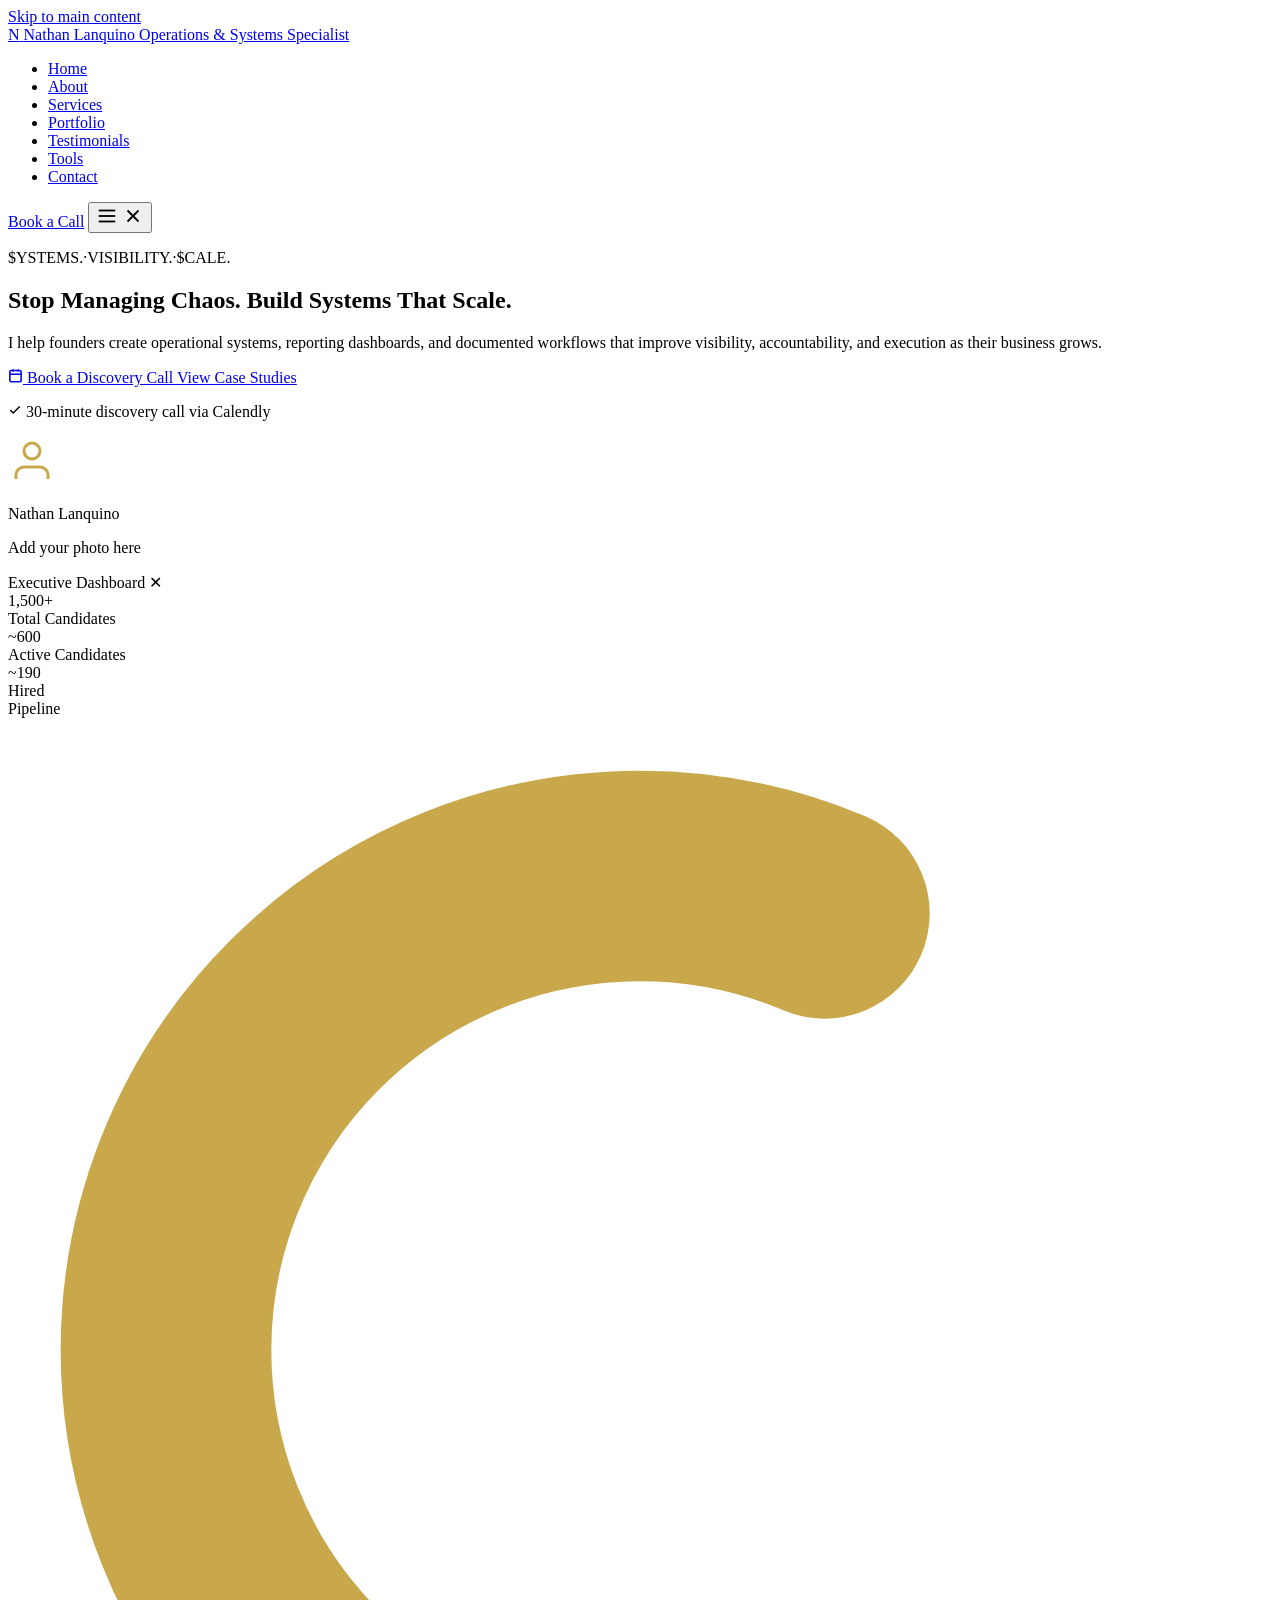
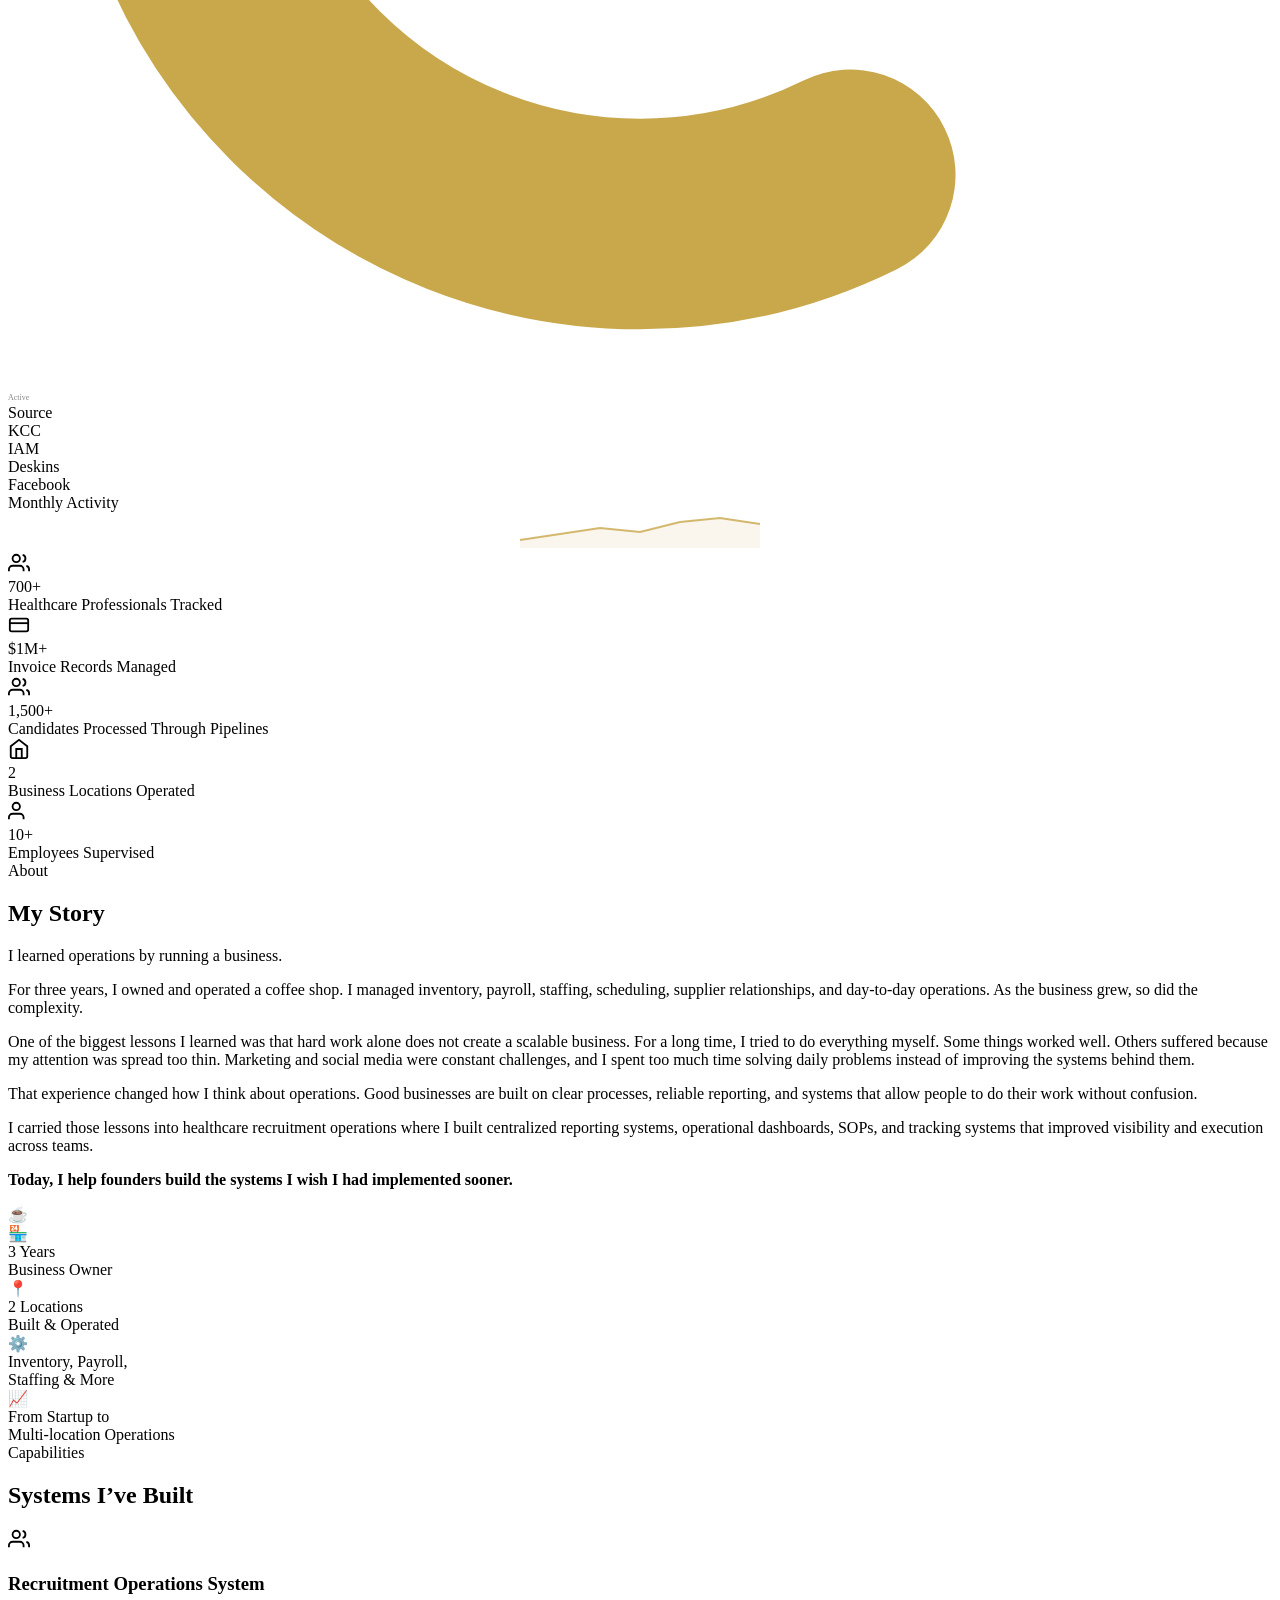
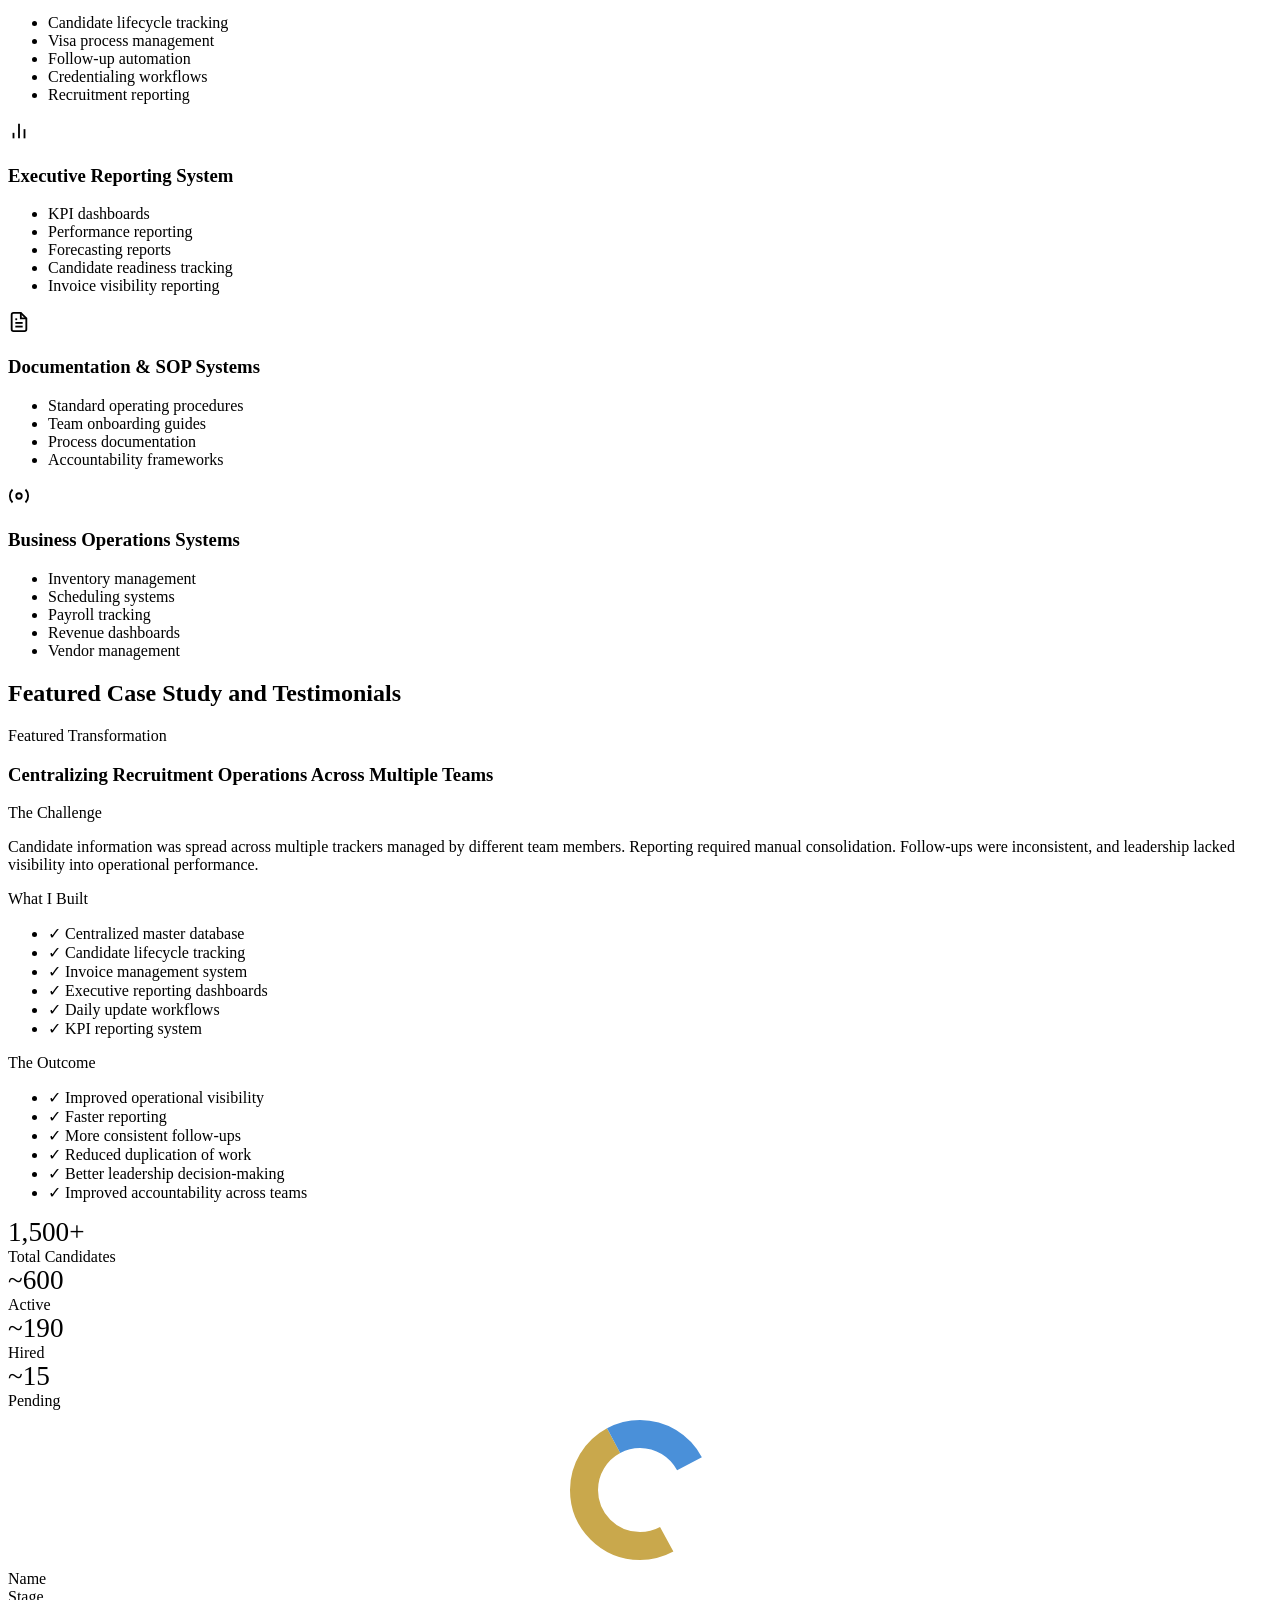
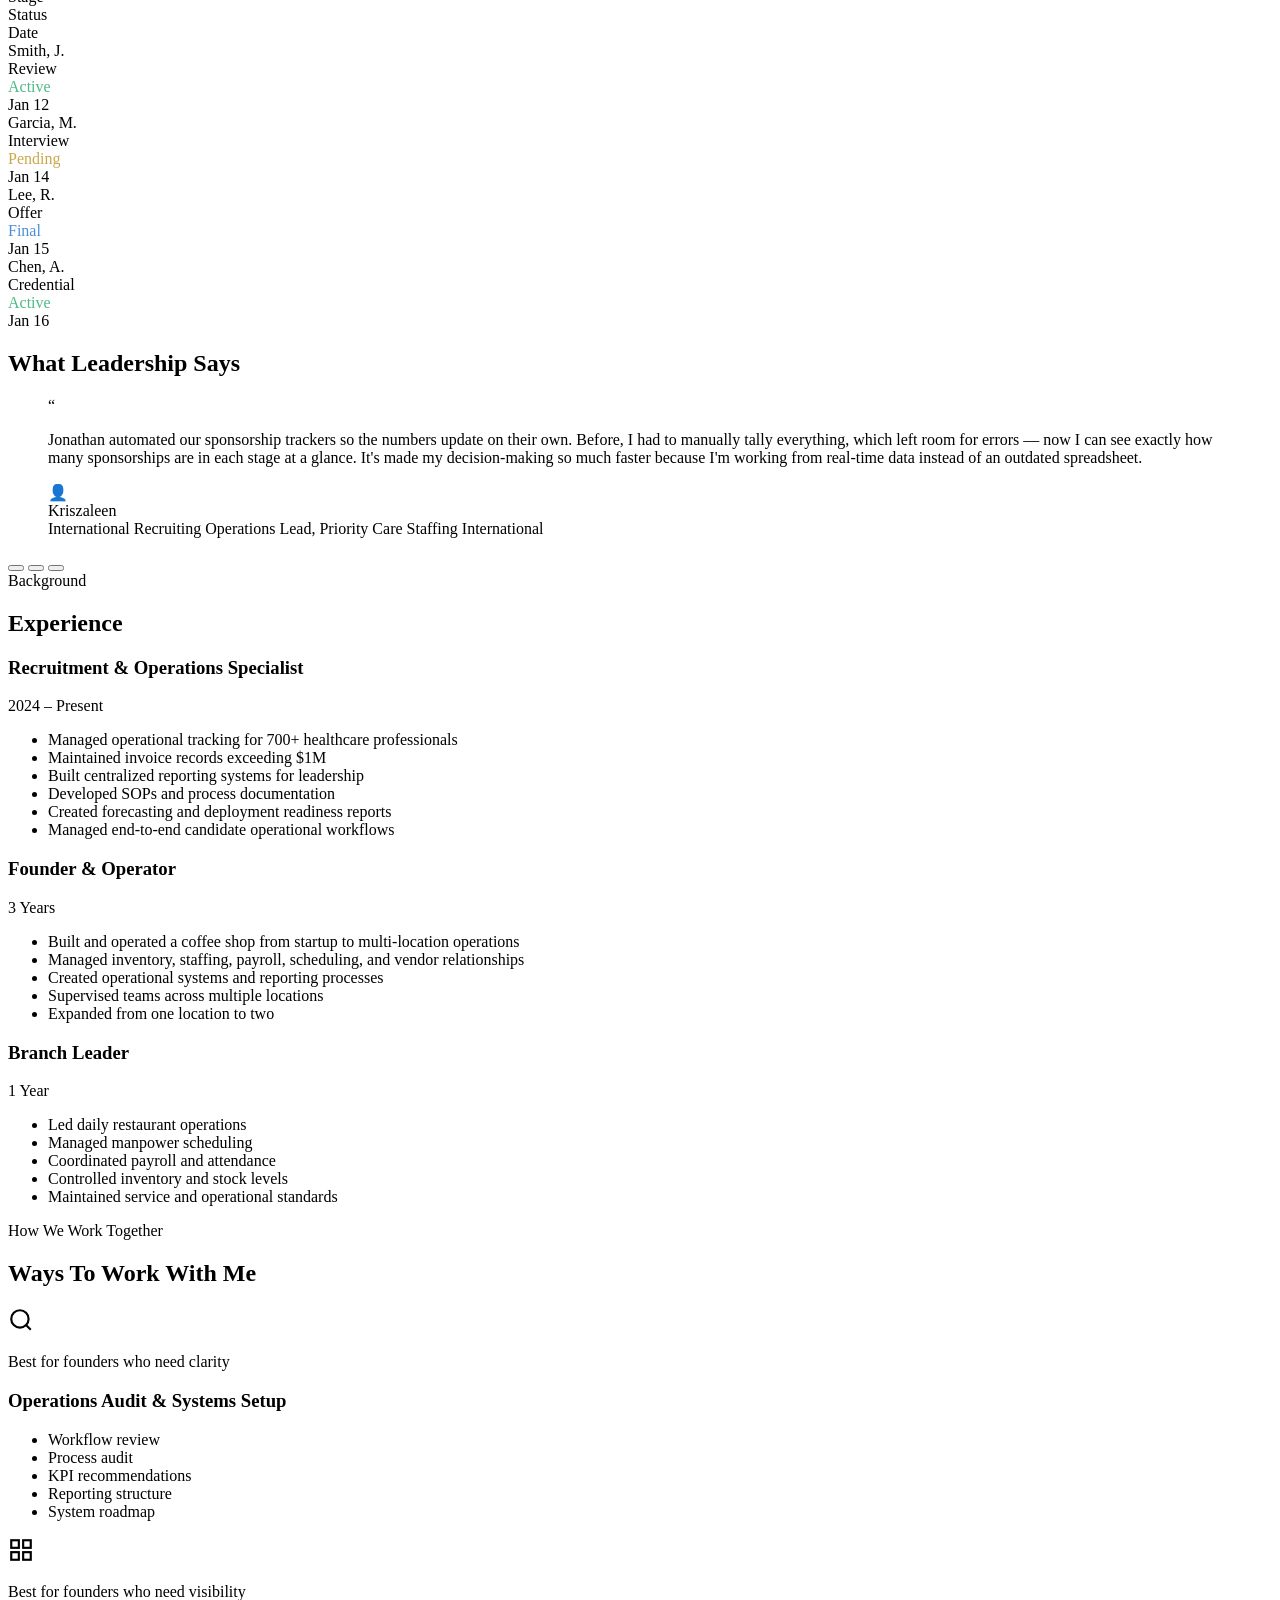
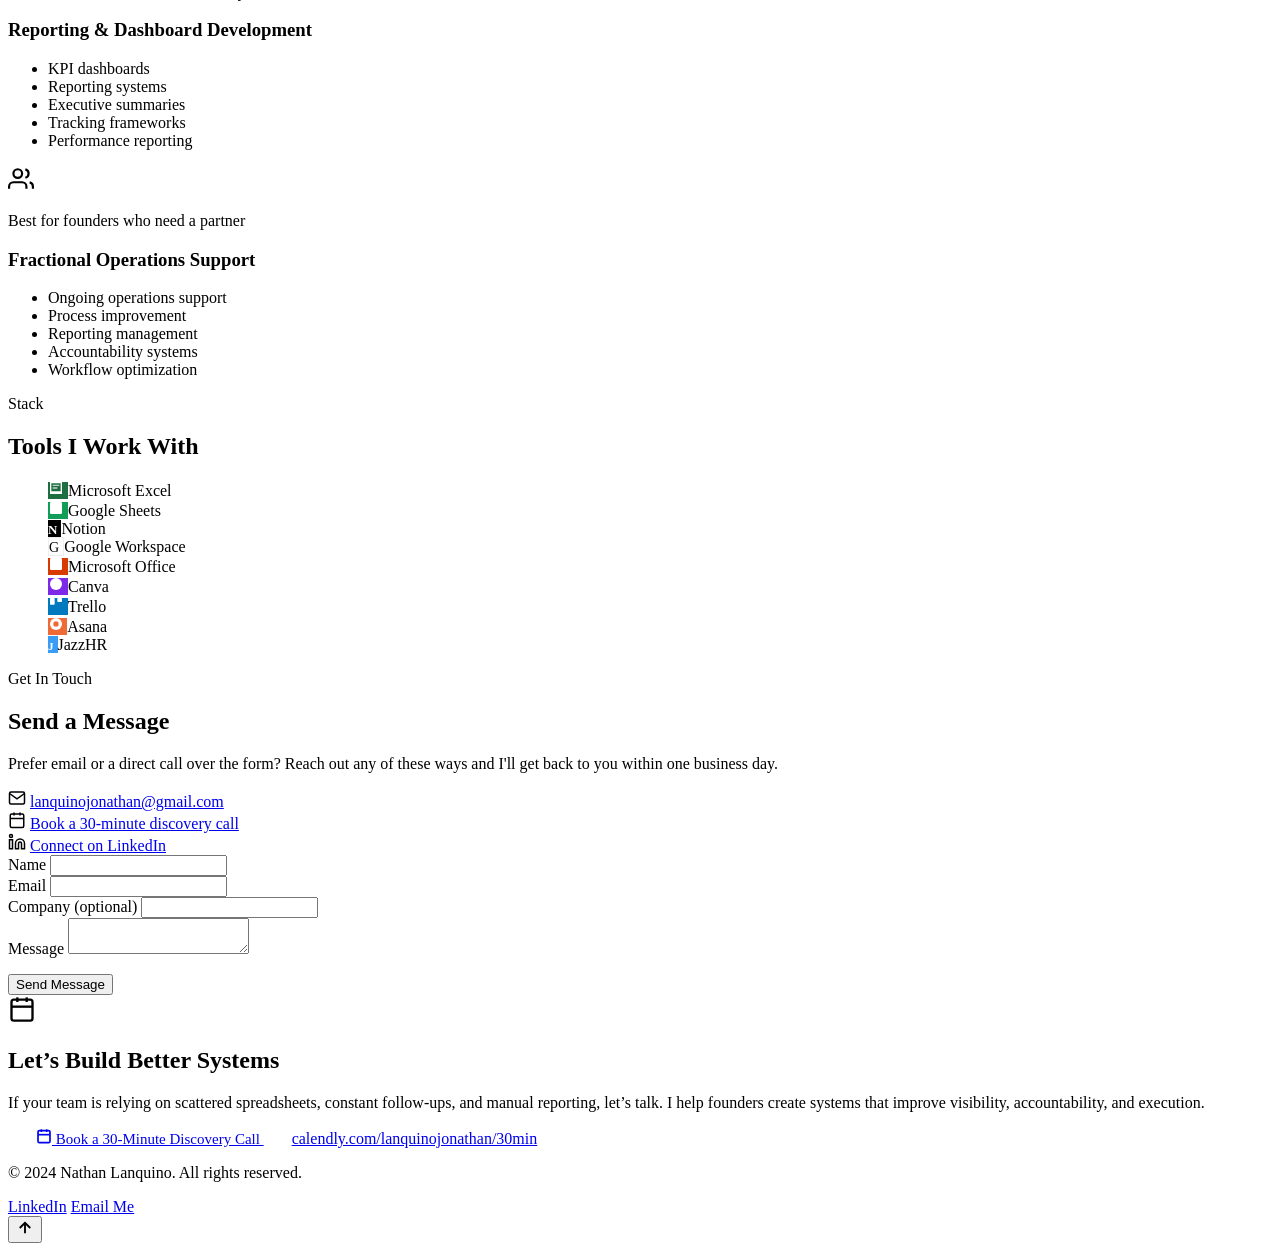
==== commit ce0e5bf4: "Update index.html edited what went wrong from the last update" ====
--- a/index.html
+++ b/index.html
@@ -154,15 +154,15 @@
           </div>
           <div class="dashboard-stats">
             <div class="dash-stat">
-              <div class="dash-stat-val">1,557</div>
+              <div class="dash-stat-val">1,500+</div>
               <div class="dash-stat-lbl">Total Candidates</div>
             </div>
             <div class="dash-stat">
-              <div class="dash-stat-val">595</div>
+              <div class="dash-stat-val">~600</div>
               <div class="dash-stat-lbl">Active Candidates</div>
             </div>
             <div class="dash-stat">
-              <div class="dash-stat-val">186</div>
+              <div class="dash-stat-val">~190</div>
               <div class="dash-stat-lbl">Hired</div>
             </div>
           </div>
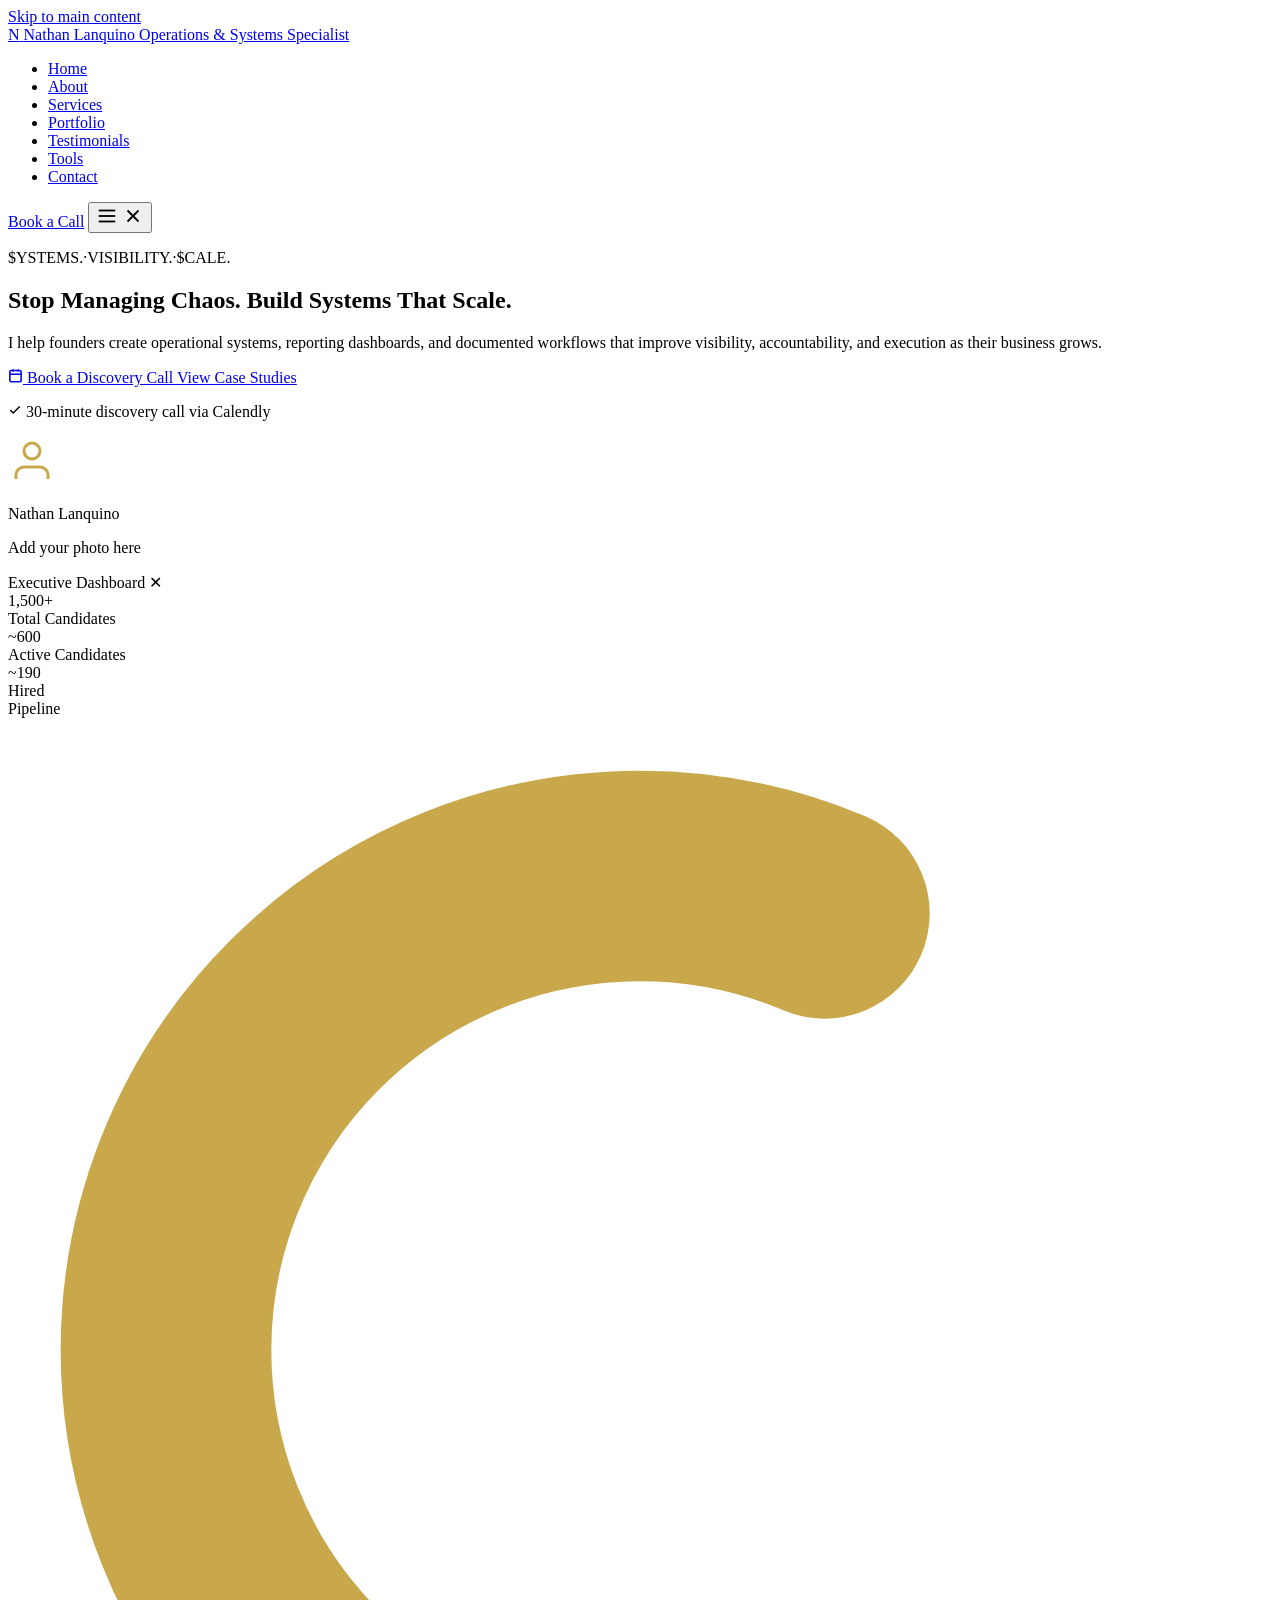
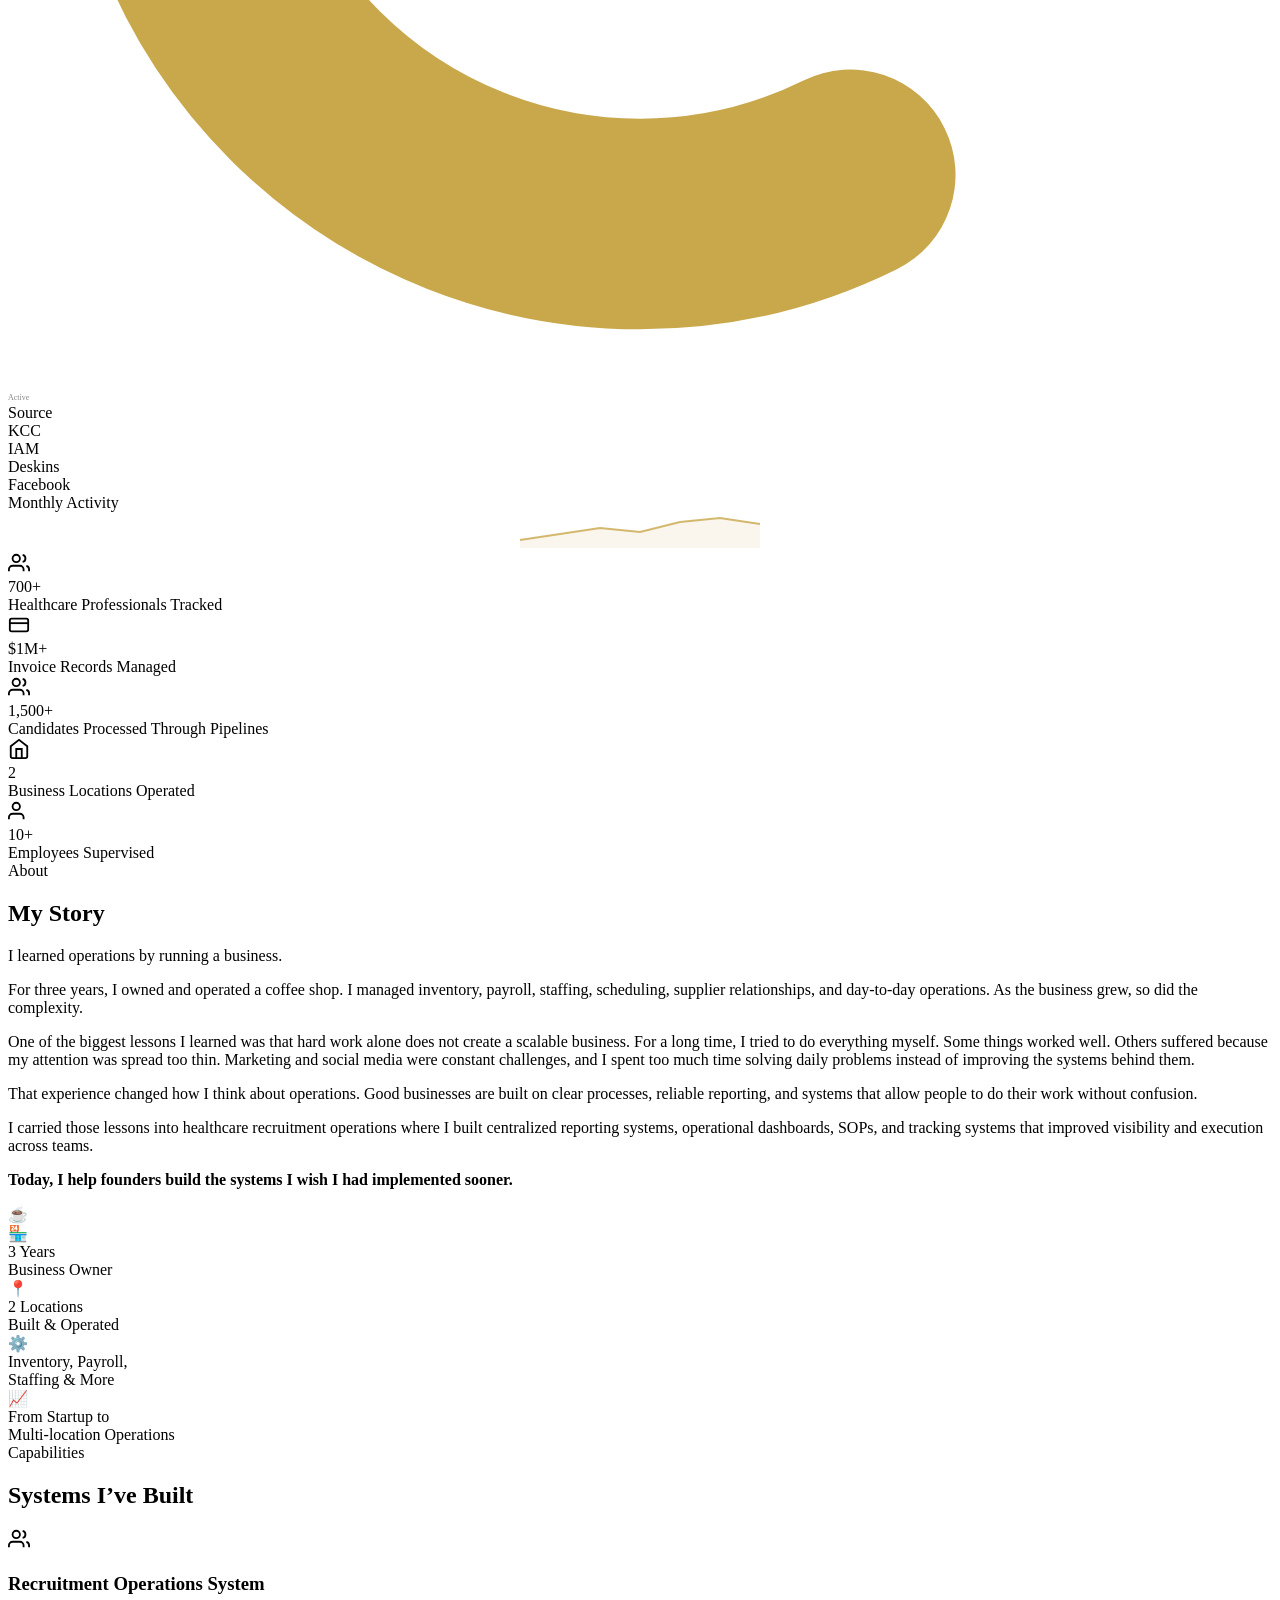
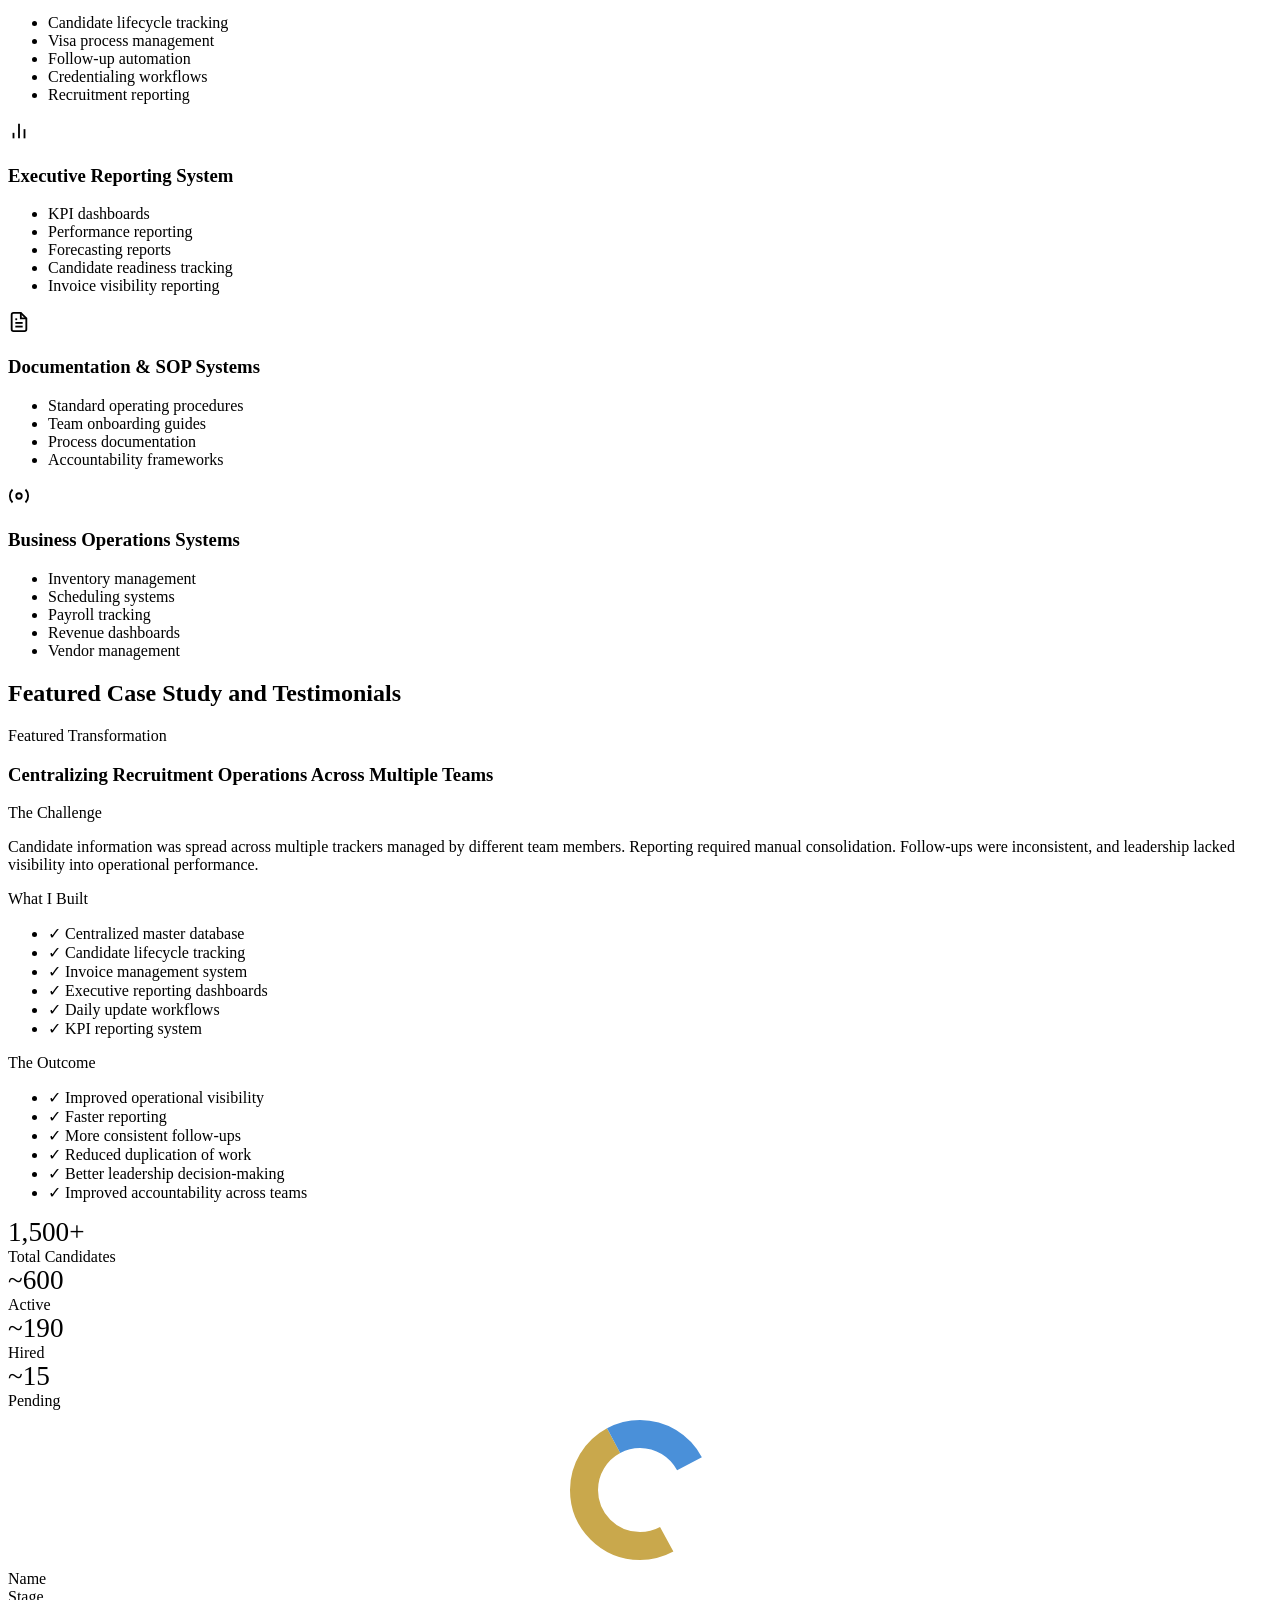
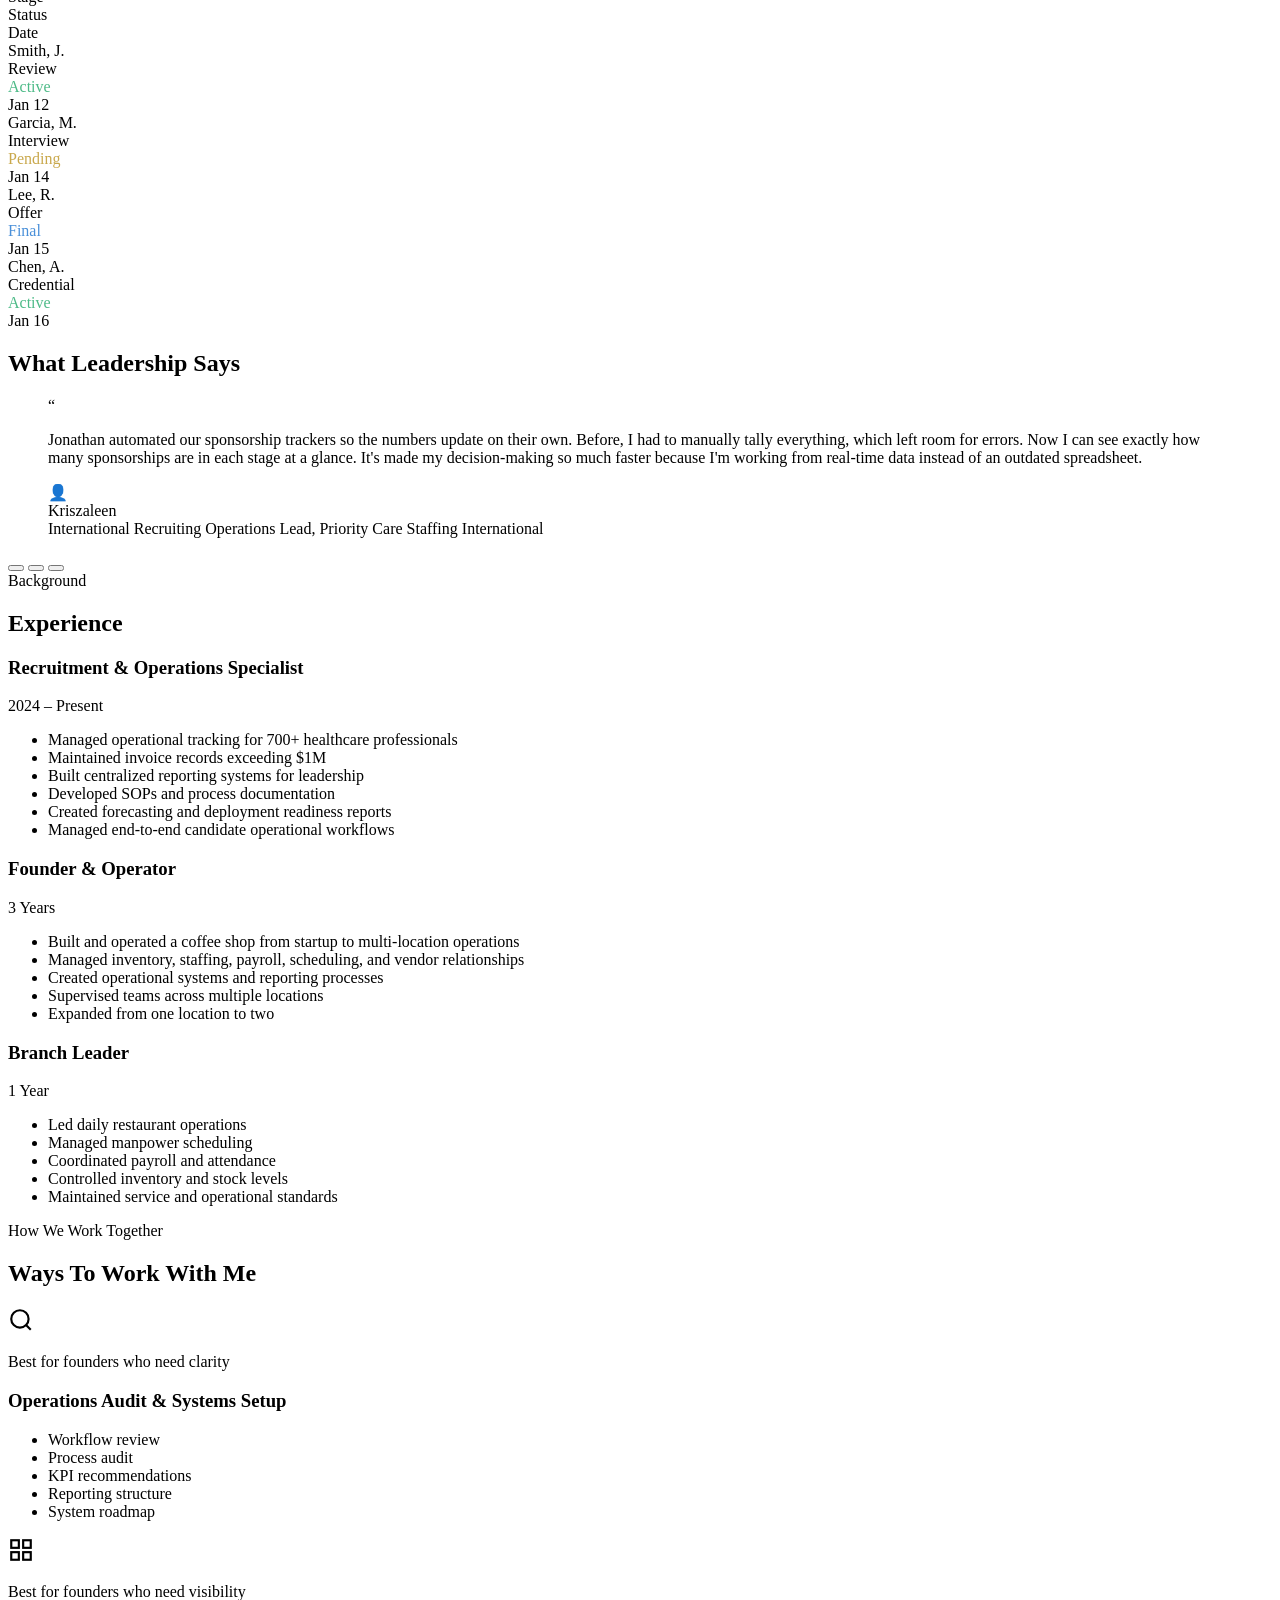
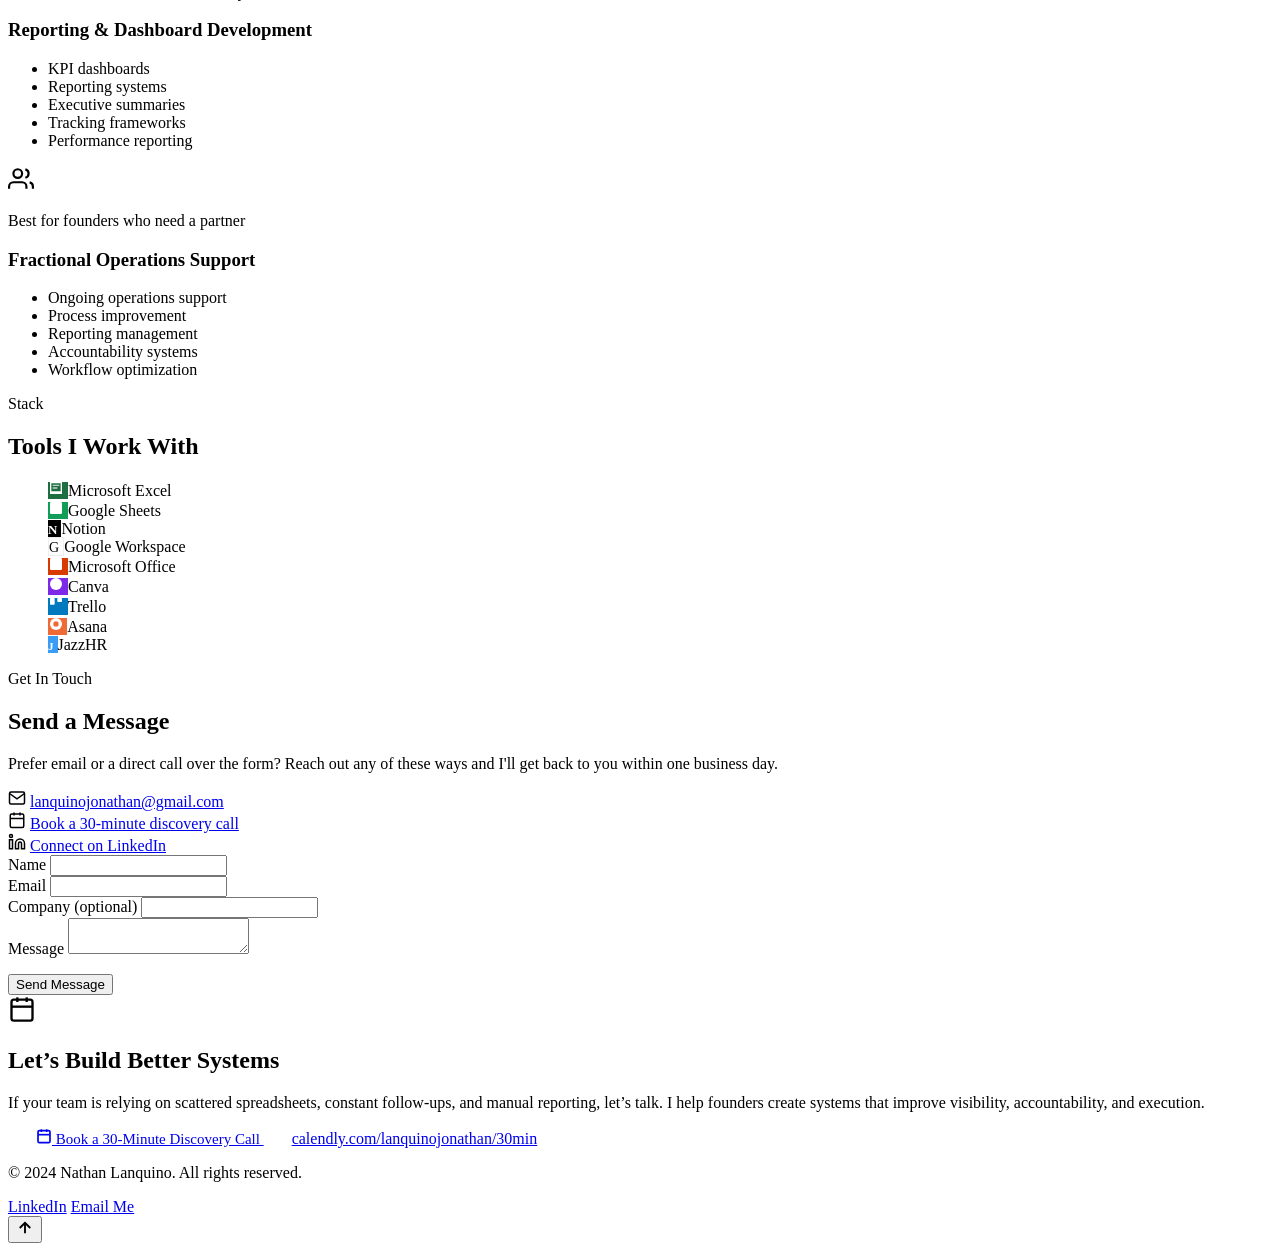
==== commit 38f64723: "Update index.html" ====
--- a/index.html
+++ b/index.html
@@ -455,7 +455,7 @@
 
         <blockquote class="testimonial-card" data-testimonial="1">
           <div class="quote-mark" aria-hidden="true">&ldquo;</div>
-          <p class="testimonial-text">Jonathan automated our sponsorship trackers so the numbers update on their own. Before, I had to manually tally everything, which left room for errors &mdash; now I can see exactly how many sponsorships are in each stage at a glance. It's made my decision-making so much faster because I'm working from real-time data instead of an outdated spreadsheet.</p>
+          <p class="testimonial-text">Jonathan automated our sponsorship trackers so the numbers update on their own. Before, I had to manually tally everything, which left room for errors. Now I can see exactly how many sponsorships are in each stage at a glance. It's made my decision-making so much faster because I'm working from real-time data instead of an outdated spreadsheet.</p>
           <footer class="testimonial-author">
             <div class="author-avatar" aria-hidden="true">👤</div>
             <div>
@@ -467,7 +467,7 @@
 
         <blockquote class="testimonial-card" data-testimonial="2" style="display:none;">
           <div class="quote-mark" aria-hidden="true">&ldquo;</div>
-          <p class="testimonial-text">Before Jonathan, information was tracked across multiple sources and folders, causing delays and making it hard to monitor case progress. He built structured processes that improved organization, accountability, and visibility &mdash; and that let me make decisions faster and with more confidence, because the information I needed was always reliable and available.</p>
+          <p class="testimonial-text">Before Jonathan, information was tracked across multiple sources and folders, causing delays and making it hard to monitor case progress. He built structured processes that improved organization, accountability, and visibility. And that let me make decisions faster and with more confidence, because the information I needed was always reliable and available.</p>
           <footer class="testimonial-author">
             <div class="author-avatar" aria-hidden="true">👤</div>
             <div>
@@ -479,7 +479,7 @@
 
         <blockquote class="testimonial-card" data-testimonial="3" style="display:none;">
           <div class="quote-mark" aria-hidden="true">&ldquo;</div>
-          <p class="testimonial-text">Jonathan was my right hand for contacting applicants, collecting documents, and scheduling interviews. His proactiveness made the early steps of the application process fast and painless for both applicants and the team &mdash; I didn't need to oversee it, which freed me up for more urgent, complex work. He's fast, creative, requires minimal supervision, and works just as well independently as he does on a team.</p>
+          <p class="testimonial-text">Jonathan was my right hand for contacting applicants, collecting documents, and scheduling interviews. His proactiveness made the early steps of the application process fast and painless for both applicants and the team. I didn't need to oversee it, which freed me up for more urgent, complex work. He's fast, creative, requires minimal supervision, and works just as well independently as he does on a team.</p>
           <footer class="testimonial-author">
             <div class="author-avatar" aria-hidden="true">👤</div>
             <div>
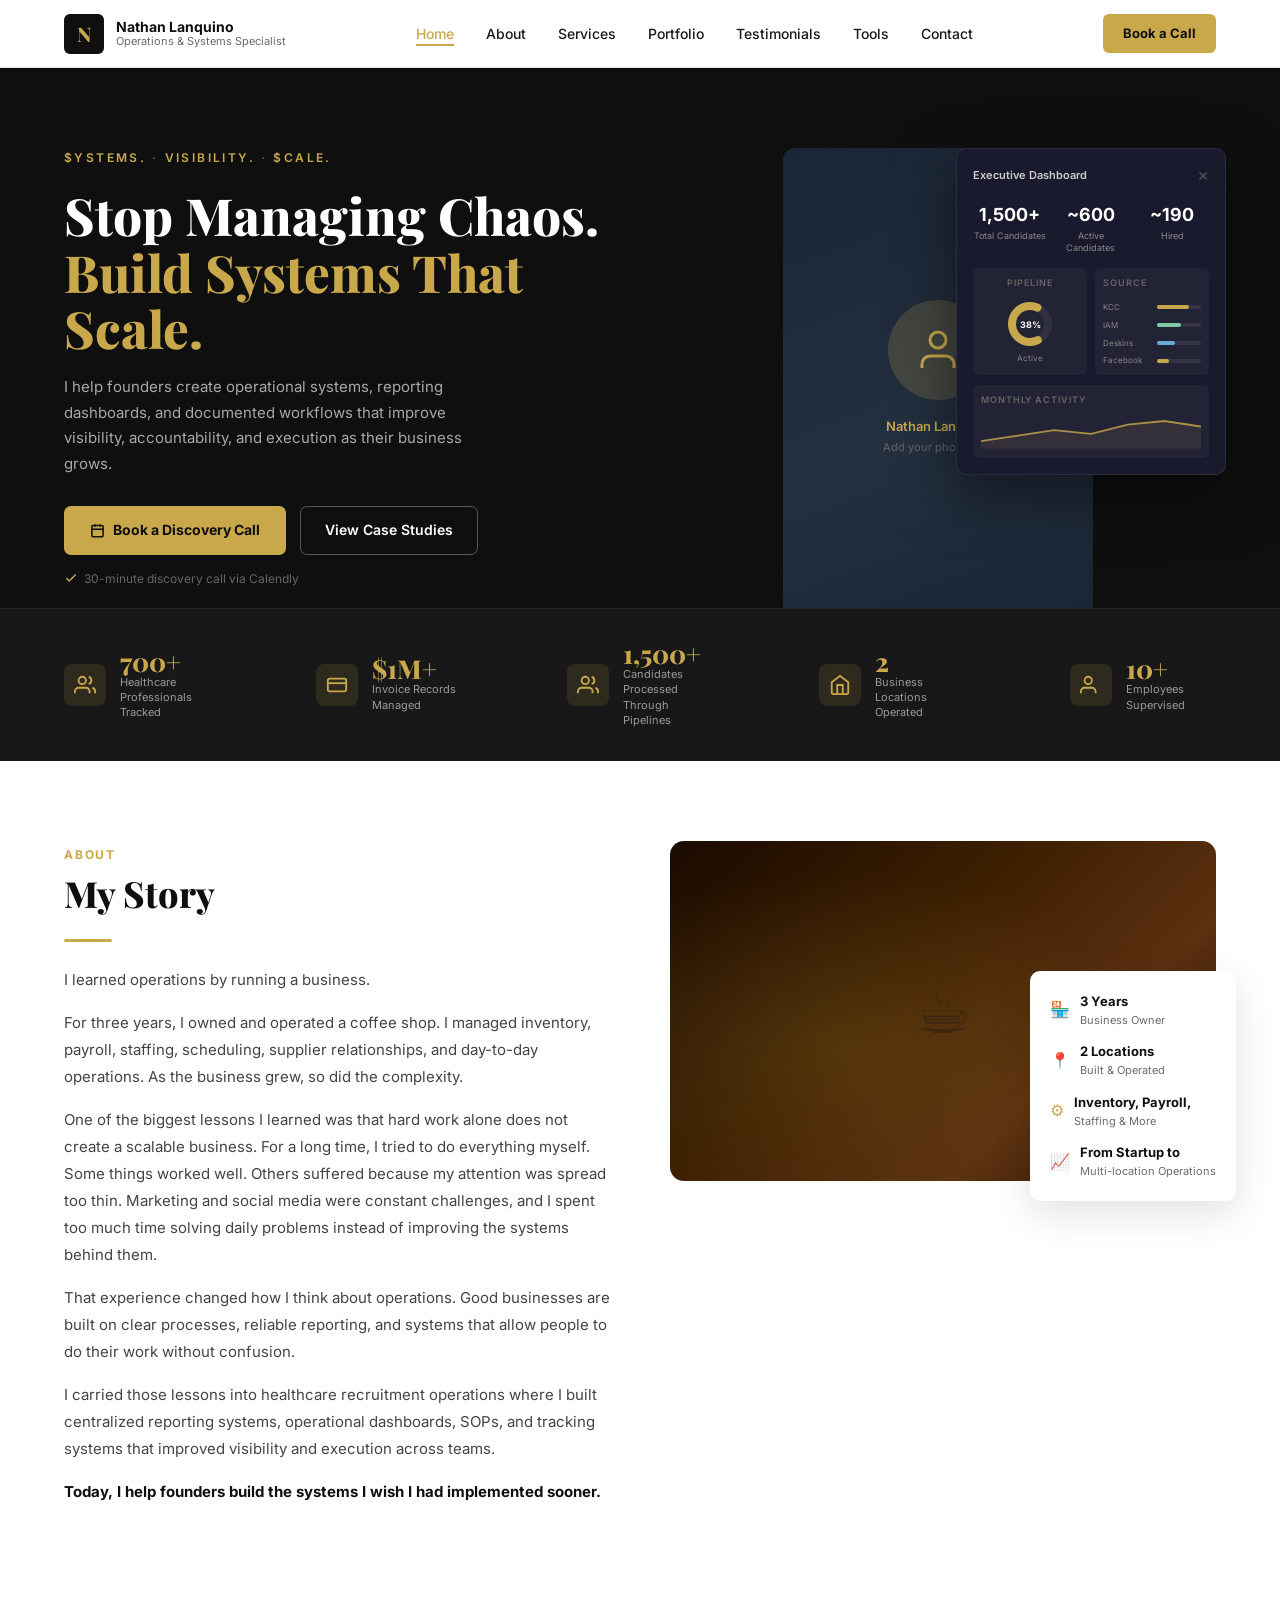
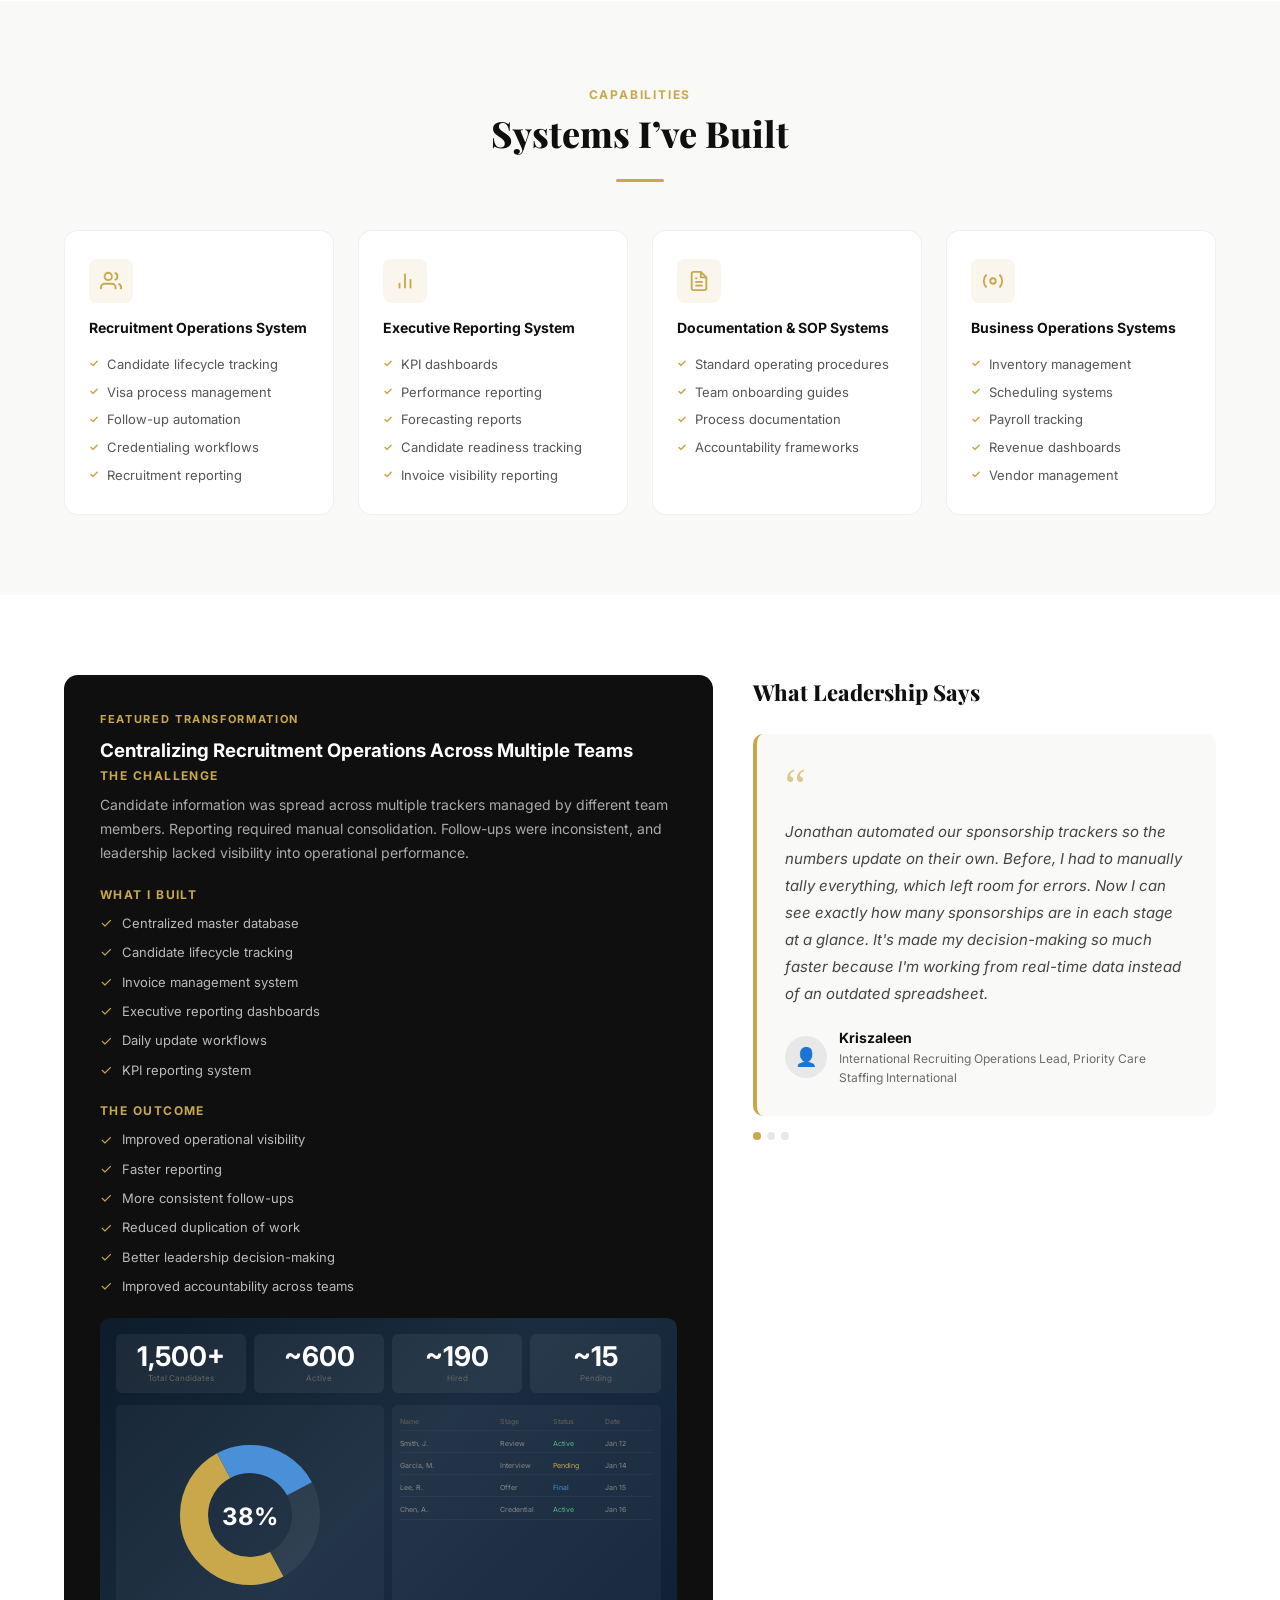
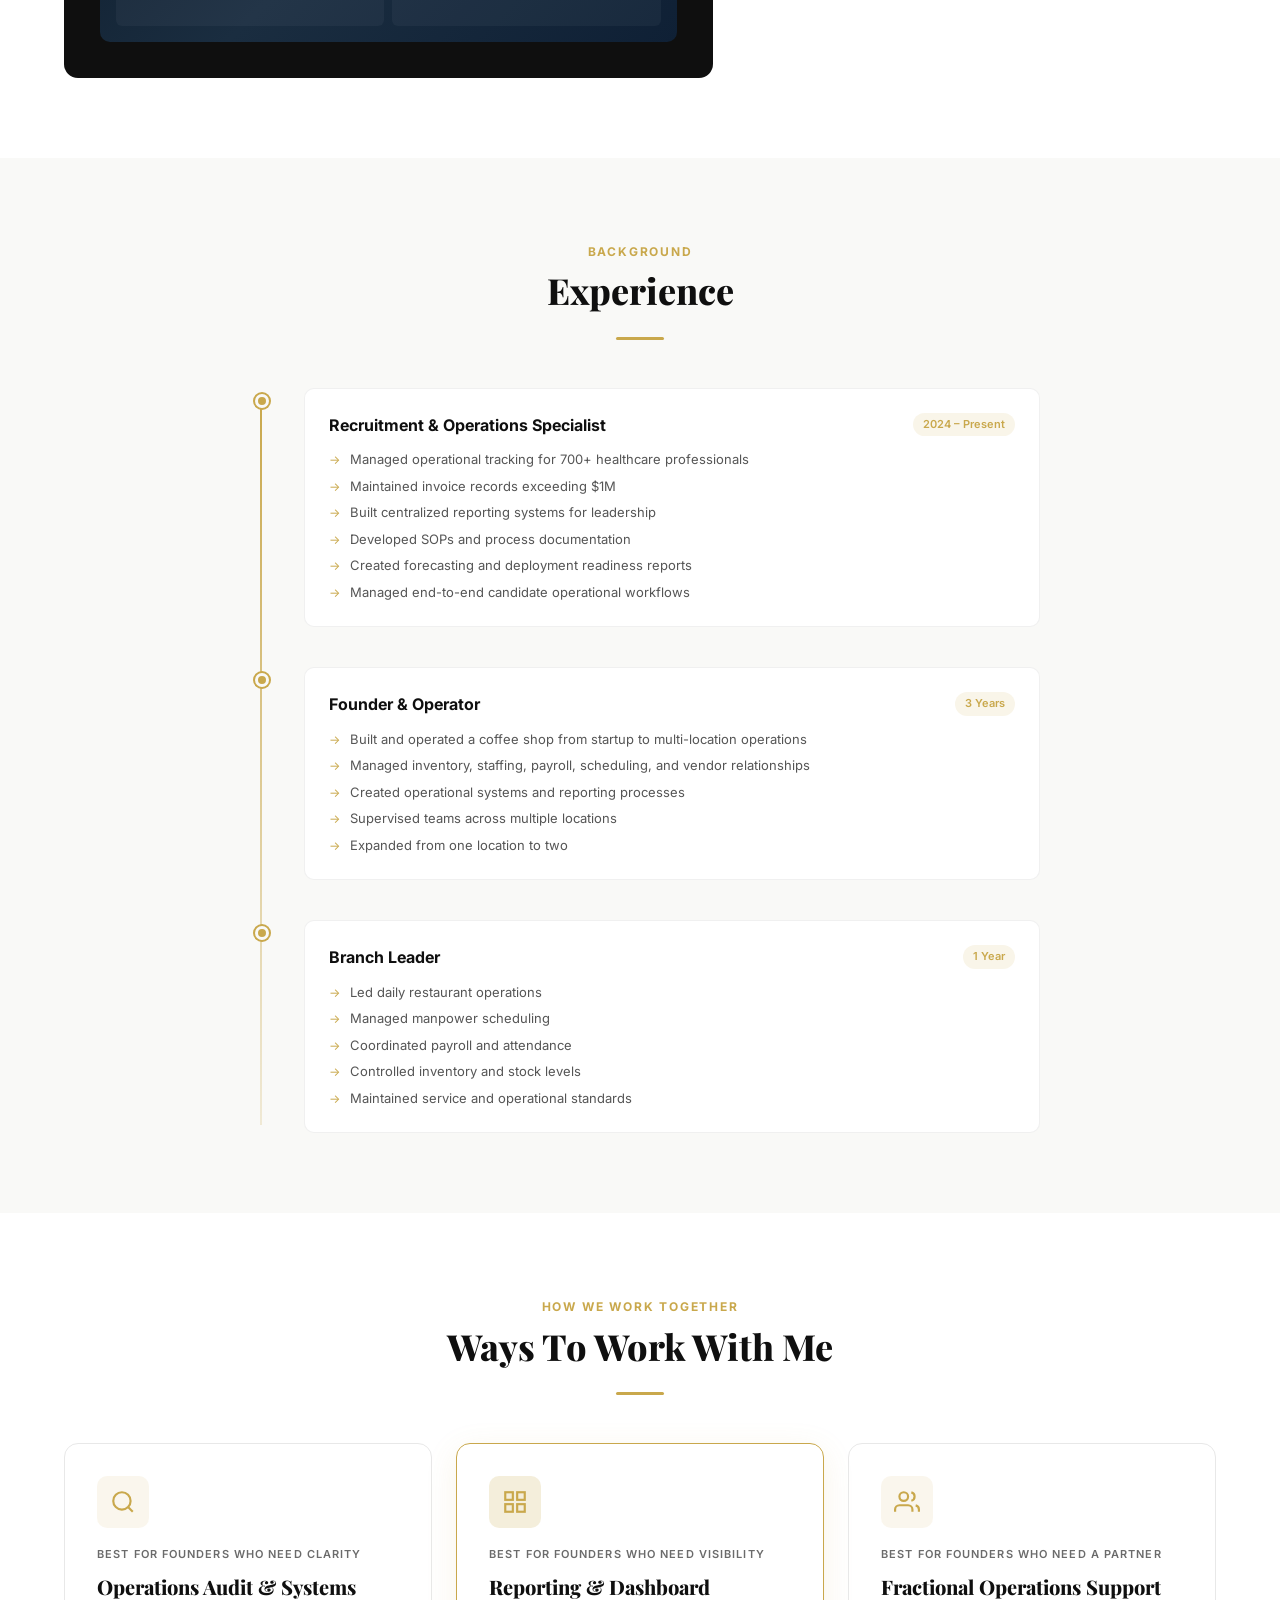
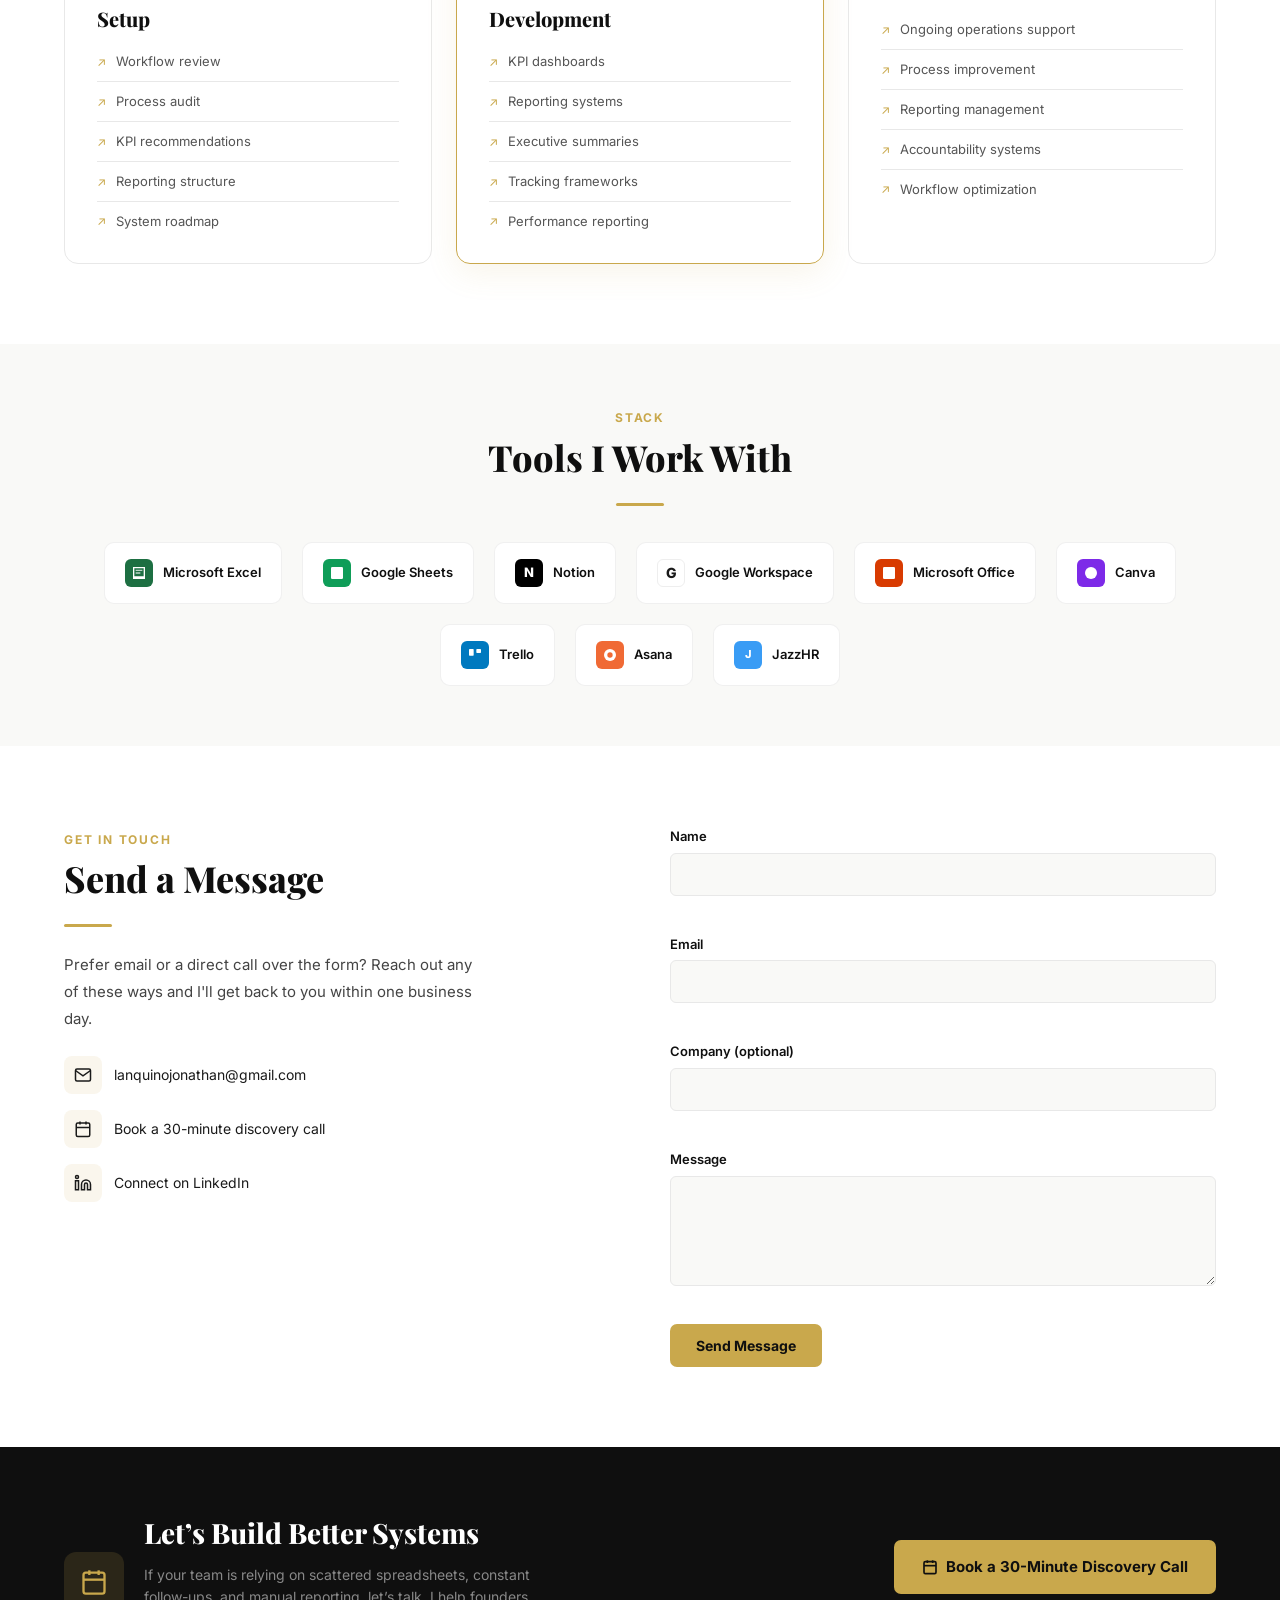
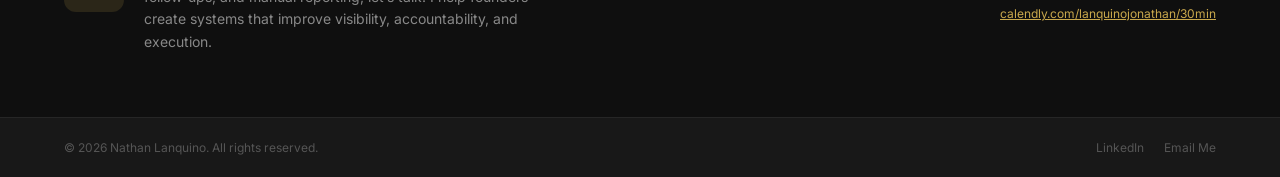
==== commit 5d41bc79: "Connected contact form to Formspree" ====
--- a/index.html
+++ b/index.html
@@ -724,6 +724,11 @@
       </div>
 
       <form class="contact-form" id="contact-form" novalidate>
+	    <input
+    type="hidden"
+    name="_subject"
+    value="New Portfolio Inquiry"
+  >
         <div class="form-group">
           <label for="name">Name</label>
           <input type="text" id="name" name="name" required autocomplete="name" />
--- a/assets/css/styles.css
+++ b/assets/css/styles.css
@@ -0,0 +1,1025 @@
+/* ==========================================================================
+   Nathan Lanquino — Operations & Systems Specialist
+   Production stylesheet
+   ========================================================================== */
+
+*, *::before, *::after { box-sizing: border-box; margin: 0; padding: 0; }
+
+:root {
+  --gold: #C9A84C;
+  --gold-light: #E4B84E;
+  --dark: #0F0F0F;
+  --dark2: #181818;
+  --dark3: #1E1E1E;
+  --charcoal: #2A2A2A;
+  --white: #FFFFFF;
+  --offwhite: #F9F9F7;
+  --gray: #6B6B6B;
+  --gray-light: #E8E8E8;
+  --text: #1A1A1A;
+
+  --container-pad: 5%;
+  --radius-sm: 6px;
+  --radius-md: 10px;
+  --radius-lg: 14px;
+  --transition: 0.2s ease;
+}
+
+html {
+  scroll-behavior: smooth;
+  -webkit-text-size-adjust: 100%;
+}
+
+@media (prefers-reduced-motion: reduce) {
+  html { scroll-behavior: auto; }
+  *, *::before, *::after {
+    animation-duration: 0.01ms !important;
+    animation-iteration-count: 1 !important;
+    transition-duration: 0.01ms !important;
+    scroll-behavior: auto !important;
+  }
+}
+
+body {
+  font-family: 'Inter', system-ui, -apple-system, sans-serif;
+  color: var(--text);
+  background: var(--white);
+  line-height: 1.6;
+  overflow-x: hidden;
+  -webkit-font-smoothing: antialiased;
+}
+
+img { max-width: 100%; display: block; }
+
+a { color: inherit; }
+
+button { font-family: inherit; cursor: pointer; }
+
+/* Visually-hidden utility for skip link / sr-only text */
+.sr-only {
+  position: absolute;
+  width: 1px; height: 1px;
+  padding: 0; margin: -1px;
+  overflow: hidden;
+  clip: rect(0,0,0,0);
+  white-space: nowrap;
+  border: 0;
+}
+
+.skip-link {
+  position: absolute;
+  left: -999px;
+  top: 0;
+  background: var(--gold);
+  color: var(--dark);
+  padding: 10px 18px;
+  font-weight: 700;
+  font-size: 14px;
+  z-index: 1000;
+  border-radius: 0 0 6px 0;
+}
+.skip-link:focus {
+  left: 0;
+}
+
+/* Visible keyboard focus throughout */
+a:focus-visible,
+button:focus-visible,
+input:focus-visible,
+textarea:focus-visible,
+[tabindex]:focus-visible {
+  outline: 2px solid var(--gold);
+  outline-offset: 2px;
+  border-radius: 4px;
+}
+
+/* ── NAV ── */
+nav.site-nav {
+  position: sticky;
+  top: 0;
+  z-index: 100;
+  background: var(--white);
+  border-bottom: 1px solid var(--gray-light);
+  padding: 0 var(--container-pad);
+  display: flex;
+  align-items: center;
+  justify-content: space-between;
+  height: 68px;
+  box-shadow: 0 1px 12px rgba(0,0,0,0.06);
+}
+
+.nav-logo {
+  display: flex;
+  align-items: center;
+  gap: 12px;
+  text-decoration: none;
+}
+
+.nav-logo-mark {
+  width: 40px;
+  height: 40px;
+  background: var(--dark);
+  border-radius: var(--radius-sm);
+  display: flex;
+  align-items: center;
+  justify-content: center;
+  font-family: 'Playfair Display', serif;
+  font-size: 20px;
+  font-weight: 800;
+  color: var(--gold);
+  letter-spacing: -0.5px;
+  flex-shrink: 0;
+}
+
+.nav-logo-text { display: flex; flex-direction: column; line-height: 1.2; }
+.nav-logo-name { font-weight: 700; font-size: 14px; color: var(--dark); }
+.nav-logo-title { font-size: 11px; color: var(--gray); }
+
+.nav-links {
+  display: flex;
+  align-items: center;
+  gap: 32px;
+  list-style: none;
+}
+
+.nav-links a {
+  font-size: 14px;
+  font-weight: 500;
+  color: var(--text);
+  text-decoration: none;
+  transition: color var(--transition);
+  padding-bottom: 2px;
+  border-bottom: 2px solid transparent;
+}
+
+.nav-links a:hover,
+.nav-links a.active { color: var(--gold); border-bottom-color: var(--gold); }
+
+.nav-right { display: flex; align-items: center; gap: 14px; }
+
+.btn-nav {
+  background: var(--gold);
+  color: var(--dark);
+  padding: 9px 20px;
+  border-radius: var(--radius-sm);
+  font-size: 13px;
+  font-weight: 700;
+  text-decoration: none;
+  transition: background var(--transition), transform 0.15s;
+  display: inline-block;
+  white-space: nowrap;
+}
+.btn-nav:hover { background: var(--gold-light); transform: translateY(-1px); }
+
+/* Mobile nav toggle */
+.nav-toggle {
+  display: none;
+  background: transparent;
+  border: none;
+  width: 40px;
+  height: 40px;
+  border-radius: var(--radius-sm);
+  align-items: center;
+  justify-content: center;
+  color: var(--dark);
+}
+.nav-toggle:hover { background: var(--offwhite); }
+
+.nav-toggle .icon-close { display: none; }
+.nav-toggle[aria-expanded="true"] .icon-burger { display: none; }
+.nav-toggle[aria-expanded="true"] .icon-close { display: block; }
+
+/* ── HERO ── */
+.hero {
+  background: var(--dark);
+  min-height: 520px;
+  display: grid;
+  grid-template-columns: 1fr 1fr;
+  align-items: center;
+  padding: 60px var(--container-pad) 0;
+  gap: 40px;
+  overflow: hidden;
+  position: relative;
+}
+
+.hero-eyebrow {
+  font-size: 12px;
+  font-weight: 600;
+  letter-spacing: 0.2em;
+  color: var(--gold);
+  text-transform: uppercase;
+  margin-bottom: 20px;
+}
+.hero-eyebrow span { margin: 0 6px; opacity: 0.5; }
+
+.hero h1 {
+  font-family: 'Playfair Display', serif;
+  font-size: clamp(34px, 4vw, 52px);
+  font-weight: 800;
+  line-height: 1.1;
+  color: var(--white);
+  margin-bottom: 6px;
+}
+
+.hero h1 .accent { color: var(--gold); display: block; }
+
+.hero-sub {
+  font-size: 15px;
+  color: #A8A8A8;
+  line-height: 1.7;
+  max-width: 420px;
+  margin: 18px 0 30px;
+}
+
+.hero-btns { display: flex; gap: 14px; align-items: center; flex-wrap: wrap; }
+
+.btn-primary {
+  background: var(--gold);
+  color: var(--dark);
+  padding: 13px 26px;
+  border-radius: 7px;
+  font-size: 14px;
+  font-weight: 700;
+  text-decoration: none;
+  display: inline-flex;
+  align-items: center;
+  gap: 8px;
+  transition: background var(--transition), transform 0.15s;
+  border: none;
+}
+.btn-primary:hover { background: var(--gold-light); transform: translateY(-2px); }
+
+.btn-outline {
+  background: transparent;
+  color: var(--white);
+  padding: 12px 24px;
+  border-radius: 7px;
+  border: 1.5px solid rgba(255,255,255,0.3);
+  font-size: 14px;
+  font-weight: 600;
+  text-decoration: none;
+  transition: border-color var(--transition), color var(--transition);
+  display: inline-block;
+}
+.btn-outline:hover { border-color: var(--gold); color: var(--gold); }
+
+.hero-note {
+  margin-top: 14px;
+  font-size: 12px;
+  color: #666;
+  display: flex;
+  align-items: center;
+  gap: 6px;
+}
+.hero-note svg { color: var(--gold); flex-shrink: 0; }
+
+.hero-visual {
+  position: relative;
+  display: flex;
+  justify-content: center;
+  align-items: flex-end;
+  height: 480px;
+}
+
+.hero-photo-frame {
+  width: 310px;
+  height: 460px;
+  background: linear-gradient(160deg, #1a2535 0%, #243040 60%, #1a2535 100%);
+  border-radius: 12px 12px 0 0;
+  display: flex;
+  align-items: center;
+  justify-content: center;
+  position: relative;
+  z-index: 1;
+  overflow: hidden;
+}
+
+.hero-photo-frame img {
+  width: 100%;
+  height: 100%;
+  object-fit: cover;
+  object-position: center top;
+}
+
+.hero-photo-placeholder { text-align: center; padding: 20px; }
+.hero-photo-placeholder .avatar-ring {
+  width: 100px; height: 100px;
+  border-radius: 50%;
+  background: rgba(201,168,76,0.2);
+  margin: 0 auto 16px;
+  display: flex; align-items: center; justify-content: center;
+}
+.hero-photo-placeholder p.name { color: var(--gold); font-size: 13px; font-weight: 600; }
+.hero-photo-placeholder p.hint { color: #666; font-size: 11px; margin-top: 2px; }
+
+.dashboard-card {
+  position: absolute;
+  top: 20px;
+  right: -10px;
+  width: 270px;
+  background: #1A1A2E;
+  border-radius: var(--radius-md);
+  padding: 16px;
+  box-shadow: 0 20px 60px rgba(0,0,0,0.5);
+  z-index: 2;
+  border: 1px solid rgba(255,255,255,0.08);
+}
+
+.dashboard-header {
+  display: flex;
+  justify-content: space-between;
+  align-items: center;
+  margin-bottom: 14px;
+}
+.dashboard-title { font-size: 11px; font-weight: 600; color: #ccc; }
+.dashboard-close { color: #555; font-size: 14px; }
+
+.dashboard-stats {
+  display: grid;
+  grid-template-columns: repeat(3, 1fr);
+  gap: 8px;
+  margin-bottom: 14px;
+}
+.dash-stat { text-align: center; }
+.dash-stat-val { font-size: 18px; font-weight: 700; color: var(--white); }
+.dash-stat-lbl { font-size: 9px; color: #888; line-height: 1.3; }
+
+.dash-section-lbl { font-size: 9px; color: #666; text-transform: uppercase; letter-spacing: 0.1em; margin-bottom: 6px; font-weight: 600; display: block; }
+
+.dash-chart-row {
+  display: grid;
+  grid-template-columns: 1fr 1fr;
+  gap: 8px;
+  margin-bottom: 10px;
+}
+
+.dash-donut {
+  background: rgba(255,255,255,0.04);
+  border-radius: var(--radius-sm);
+  padding: 8px;
+  display: flex;
+  flex-direction: column;
+  align-items: center;
+  gap: 4px;
+}
+
+.donut-ring { width: 48px; height: 48px; }
+
+.dash-bars {
+  background: rgba(255,255,255,0.04);
+  border-radius: var(--radius-sm);
+  padding: 8px;
+  display: flex;
+  flex-direction: column;
+  gap: 5px;
+}
+
+.bar-row { display: flex; align-items: center; gap: 6px; }
+.bar-label { font-size: 8px; color: #888; width: 48px; white-space: nowrap; overflow: hidden; text-overflow: ellipsis; }
+.bar-track { flex: 1; height: 4px; background: rgba(255,255,255,0.08); border-radius: 2px; }
+.bar-fill { height: 100%; border-radius: 2px; background: var(--gold); }
+
+.dash-sparkline {
+  background: rgba(255,255,255,0.04);
+  border-radius: var(--radius-sm);
+  padding: 8px;
+}
+.sparkline-lbl { font-size: 9px; color: #666; text-transform: uppercase; letter-spacing: 0.1em; font-weight: 600; margin-bottom: 6px; }
+
+/* ── STATS BAR ── */
+.stats-bar {
+  background: var(--dark2);
+  padding: 32px var(--container-pad);
+  display: flex;
+  justify-content: space-between;
+  align-items: center;
+  flex-wrap: wrap;
+  gap: 24px;
+  border-top: 1px solid rgba(255,255,255,0.06);
+}
+
+.stat-item { display: flex; align-items: center; gap: 14px; }
+
+.stat-icon {
+  width: 42px; height: 42px;
+  border-radius: 8px;
+  background: rgba(201,168,76,0.12);
+  display: flex; align-items: center; justify-content: center;
+  color: var(--gold);
+  flex-shrink: 0;
+}
+
+.stat-num {
+  font-size: 26px;
+  font-weight: 800;
+  color: var(--gold);
+  line-height: 1;
+  font-family: 'Playfair Display', serif;
+}
+.stat-lbl { font-size: 11px; color: #999; line-height: 1.4; max-width: 90px; }
+
+/* ── STORY ── */
+.story {
+  padding: 80px var(--container-pad);
+  display: grid;
+  grid-template-columns: 1fr 1fr;
+  gap: 60px;
+  align-items: start;
+  background: var(--white);
+}
+
+.section-label {
+  display: inline-block;
+  font-size: 12px;
+  font-weight: 700;
+  letter-spacing: 0.15em;
+  text-transform: uppercase;
+  color: var(--gold);
+  margin-bottom: 8px;
+}
+
+.section-title {
+  font-family: 'Playfair Display', serif;
+  font-size: clamp(26px, 3vw, 36px);
+  font-weight: 800;
+  line-height: 1.2;
+  margin-bottom: 24px;
+  color: var(--dark);
+}
+
+.story-underline {
+  width: 48px; height: 3px;
+  background: var(--gold);
+  border-radius: 2px;
+  margin-bottom: 24px;
+}
+
+.story-text p { font-size: 15px; color: #444; line-height: 1.8; margin-bottom: 16px; }
+.story-text p strong { color: var(--dark); font-weight: 700; }
+
+.story-visual { position: relative; }
+
+.story-img-placeholder {
+  width: 100%;
+  height: 340px;
+  border-radius: var(--radius-lg);
+  background: linear-gradient(135deg, #1a0a00 0%, #3d1f00 40%, #5a3010 70%, #2c1500 100%);
+  display: flex;
+  align-items: center;
+  justify-content: center;
+  position: relative;
+  overflow: hidden;
+}
+.story-img-placeholder img {
+  width: 100%; height: 100%; object-fit: cover; border-radius: var(--radius-lg);
+}
+.story-img-placeholder::before {
+  content: '';
+  position: absolute;
+  inset: 0;
+  background: radial-gradient(ellipse at 30% 60%, rgba(201,168,76,0.15) 0%, transparent 60%);
+  pointer-events: none;
+}
+.coffee-icon { font-size: 64px; opacity: 0.4; position: relative; z-index: 1; }
+
+.story-stats-card {
+  position: absolute;
+  bottom: -20px;
+  right: -20px;
+  background: var(--white);
+  border-radius: var(--radius-md);
+  padding: 20px;
+  box-shadow: 0 12px 40px rgba(0,0,0,0.12);
+  display: flex;
+  flex-direction: column;
+  gap: 12px;
+  min-width: 200px;
+}
+
+.story-stat-row { display: flex; align-items: center; gap: 10px; font-size: 13px; }
+.story-stat-icon { color: var(--gold); font-size: 16px; flex-shrink: 0; }
+.story-stat-main { font-weight: 700; color: var(--dark); font-size: 13px; }
+.story-stat-sub { font-size: 11px; color: var(--gray); }
+
+/* ── SYSTEMS ── */
+.systems { padding: 80px var(--container-pad); background: var(--offwhite); }
+.systems-header { text-align: center; margin-bottom: 48px; }
+
+.underline-center {
+  width: 48px; height: 3px;
+  background: var(--gold);
+  border-radius: 2px;
+  margin: 12px auto 0;
+}
+
+.systems-grid {
+  display: grid;
+  grid-template-columns: repeat(4, 1fr);
+  gap: 24px;
+}
+
+.system-card {
+  background: var(--white);
+  border-radius: var(--radius-lg);
+  padding: 28px 24px;
+  border: 1px solid rgba(0,0,0,0.06);
+  transition: box-shadow var(--transition), transform var(--transition);
+}
+.system-card:hover { box-shadow: 0 8px 32px rgba(0,0,0,0.1); transform: translateY(-3px); }
+
+.system-card-icon {
+  width: 44px; height: 44px;
+  background: rgba(201,168,76,0.1);
+  border-radius: 8px;
+  display: flex; align-items: center; justify-content: center;
+  margin-bottom: 14px;
+  color: var(--gold);
+}
+
+.system-card h3 { font-size: 14px; font-weight: 700; color: var(--dark); margin-bottom: 14px; }
+
+.system-card ul { list-style: none; display: flex; flex-direction: column; gap: 7px; }
+.system-card ul li { font-size: 13px; color: #555; display: flex; align-items: center; gap: 8px; }
+.system-card ul li::before { content: '✓'; color: var(--gold); font-weight: 700; font-size: 11px; }
+
+/* ── TRANSFORMATION + TESTIMONIAL ── */
+.transform-row {
+  padding: 80px var(--container-pad);
+  display: grid;
+  grid-template-columns: 1.4fr 1fr;
+  gap: 40px;
+  background: var(--white);
+  align-items: start;
+}
+
+.transform-card {
+  background: var(--dark);
+  border-radius: var(--radius-lg);
+  padding: 36px;
+  color: var(--white);
+}
+
+.transform-eyebrow {
+  font-size: 11px;
+  font-weight: 700;
+  letter-spacing: 0.15em;
+  text-transform: uppercase;
+  color: var(--gold);
+  margin-bottom: 8px;
+}
+
+.transform-card h2 {
+  font-family: 'Playfair Display', serif;
+  font-size: 22px;
+  font-weight: 800;
+  color: var(--gold);
+  line-height: 1.3;
+  margin-bottom: 24px;
+}
+
+.transform-section-title {
+  font-size: 12px;
+  font-weight: 700;
+  text-transform: uppercase;
+  letter-spacing: 0.12em;
+  color: var(--gold);
+  margin-bottom: 8px;
+}
+
+.transform-challenge p { font-size: 14px; color: #aaa; line-height: 1.7; margin-bottom: 20px; }
+
+.transform-list { list-style: none; display: flex; flex-direction: column; gap: 7px; margin-bottom: 20px; }
+.transform-list li { font-size: 13px; color: #bbb; display: flex; align-items: center; gap: 10px; }
+.transform-list li .check { color: var(--gold); font-size: 14px; }
+
+.transform-dashboard { background: #111; border-radius: var(--radius-md); overflow: hidden; margin-top: 20px; }
+
+.dashboard-mockup {
+  width: 100%;
+  aspect-ratio: 16/9;
+  background: linear-gradient(135deg, #0d1b2a 0%, #1a2d40 50%, #0f2035 100%);
+  display: flex;
+  flex-direction: column;
+  padding: 16px;
+  gap: 12px;
+}
+
+.dash-mock-header { display: grid; grid-template-columns: repeat(4, 1fr); gap: 8px; }
+.dash-mock-stat { background: rgba(255,255,255,0.06); border-radius: var(--radius-sm); padding: 8px; text-align: center; }
+.dash-mock-stat-val { font-size: 16px; font-weight: 700; color: var(--white); }
+.dash-mock-stat-lbl { font-size: 8px; color: #666; }
+
+.dash-mock-body { display: grid; grid-template-columns: 1fr 1fr; gap: 8px; flex: 1; }
+.dash-mock-chart { background: rgba(255,255,255,0.04); border-radius: var(--radius-sm); padding: 10px; }
+.dash-mock-table { background: rgba(255,255,255,0.04); border-radius: var(--radius-sm); padding: 8px; display: flex; flex-direction: column; gap: 4px; }
+
+.table-row-mock {
+  display: grid;
+  grid-template-columns: 2fr 1fr 1fr 1fr;
+  gap: 4px;
+  padding: 3px 0;
+  border-bottom: 1px solid rgba(255,255,255,0.04);
+}
+.table-cell-mock { font-size: 7px; color: #888; white-space: nowrap; overflow: hidden; text-overflow: ellipsis; }
+.table-cell-mock.header { color: #555; font-weight: 600; }
+
+.testimonial-area h2 {
+  font-family: 'Playfair Display', serif;
+  font-size: 22px;
+  font-weight: 800;
+  margin-bottom: 24px;
+  color: var(--dark);
+}
+
+.testimonial-card {
+  background: var(--offwhite);
+  border-radius: var(--radius-md);
+  padding: 28px;
+  position: relative;
+  border-left: 4px solid var(--gold);
+}
+
+.quote-mark {
+  font-size: 48px;
+  line-height: 1;
+  color: var(--gold);
+  font-family: Georgia, serif;
+  margin-bottom: 8px;
+  opacity: 0.6;
+}
+
+.testimonial-text { font-size: 15px; color: #444; line-height: 1.8; font-style: italic; margin-bottom: 20px; }
+
+.testimonial-author { display: flex; align-items: center; gap: 12px; }
+
+.author-avatar {
+  width: 42px; height: 42px;
+  border-radius: 50%;
+  background: var(--gray-light);
+  overflow: hidden;
+  flex-shrink: 0;
+  display: flex; align-items: center; justify-content: center;
+  color: var(--gray);
+  font-size: 18px;
+}
+
+.author-name { font-weight: 700; font-size: 14px; color: var(--dark); }
+.author-title { font-size: 12px; color: var(--gray); }
+
+.testimonial-dots { display: flex; gap: 6px; margin-top: 16px; }
+.dot { width: 8px; height: 8px; border-radius: 50%; background: var(--gray-light); border: none; padding: 0; }
+.dot.active { background: var(--gold); }
+
+/* ── EXPERIENCE ── */
+.experience { padding: 80px var(--container-pad); background: var(--offwhite); }
+.experience-header { text-align: center; margin-bottom: 48px; }
+
+.experience-timeline {
+  display: flex;
+  flex-direction: column;
+  max-width: 800px;
+  margin: 0 auto;
+  position: relative;
+}
+
+.experience-timeline::before {
+  content: '';
+  position: absolute;
+  left: 20px;
+  top: 8px;
+  bottom: 8px;
+  width: 2px;
+  background: linear-gradient(to bottom, var(--gold), rgba(201,168,76,0.2));
+}
+
+.exp-item {
+  display: grid;
+  grid-template-columns: 44px 1fr;
+  gap: 20px;
+  padding-bottom: 40px;
+  position: relative;
+}
+.exp-item:last-child { padding-bottom: 0; }
+
+.exp-dot-col { display: flex; flex-direction: column; align-items: center; padding-top: 6px; }
+
+.exp-dot {
+  width: 14px; height: 14px;
+  border-radius: 50%;
+  background: var(--gold);
+  border: 3px solid var(--offwhite);
+  box-shadow: 0 0 0 2px var(--gold);
+  flex-shrink: 0;
+  position: relative;
+  z-index: 1;
+}
+
+.exp-content { background: var(--white); border-radius: var(--radius-md); padding: 24px; border: 1px solid rgba(0,0,0,0.06); }
+
+.exp-header { display: flex; justify-content: space-between; align-items: flex-start; margin-bottom: 12px; flex-wrap: wrap; gap: 8px; }
+.exp-role { font-weight: 700; font-size: 16px; color: var(--dark); }
+.exp-period {
+  font-size: 11px;
+  font-weight: 600;
+  background: rgba(201,168,76,0.12);
+  color: var(--gold);
+  padding: 3px 10px;
+  border-radius: 20px;
+}
+
+.exp-bullets { list-style: none; display: flex; flex-direction: column; gap: 7px; }
+.exp-bullets li { font-size: 13px; color: #555; display: flex; align-items: flex-start; gap: 10px; line-height: 1.5; }
+.exp-bullets li::before { content: '→'; color: var(--gold); font-size: 12px; flex-shrink: 0; margin-top: 1px; }
+
+/* ── SERVICES ── */
+.services { padding: 80px var(--container-pad); background: var(--white); }
+.services-header { text-align: center; margin-bottom: 48px; }
+
+.services-grid { display: grid; grid-template-columns: repeat(3, 1fr); gap: 24px; }
+
+.service-card {
+  border: 1.5px solid var(--gray-light);
+  border-radius: var(--radius-lg);
+  padding: 32px;
+  transition: border-color var(--transition), box-shadow var(--transition), transform var(--transition);
+}
+.service-card:hover { border-color: var(--gold); box-shadow: 0 8px 32px rgba(201,168,76,0.1); transform: translateY(-3px); }
+.service-card.featured { border-color: var(--gold); box-shadow: 0 8px 32px rgba(201,168,76,0.12); }
+
+.service-icon {
+  width: 52px; height: 52px;
+  background: rgba(201,168,76,0.1);
+  border-radius: 10px;
+  display: flex; align-items: center; justify-content: center;
+  color: var(--gold);
+  margin-bottom: 18px;
+}
+.service-card.featured .service-icon { background: rgba(201,168,76,0.2); }
+
+.service-badge {
+  font-size: 11px;
+  font-weight: 600;
+  color: var(--gray);
+  text-transform: uppercase;
+  letter-spacing: 0.1em;
+  margin-bottom: 8px;
+}
+
+.service-card h3 {
+  font-family: 'Playfair Display', serif;
+  font-size: 20px;
+  font-weight: 800;
+  color: var(--dark);
+  margin-bottom: 16px;
+}
+
+.service-card ul { list-style: none; display: flex; flex-direction: column; gap: 9px; }
+.service-card ul li {
+  font-size: 13px;
+  color: #555;
+  display: flex;
+  align-items: center;
+  gap: 10px;
+  padding-bottom: 9px;
+  border-bottom: 1px solid var(--gray-light);
+}
+.service-card ul li:last-child { border-bottom: none; padding-bottom: 0; }
+.service-card ul li::before { content: '↗'; color: var(--gold); font-size: 12px; }
+
+/* ── TOOLS ── */
+.tools { padding: 60px var(--container-pad); background: var(--offwhite); }
+.tools-header { text-align: center; margin-bottom: 36px; }
+
+.tools-grid { display: flex; justify-content: center; flex-wrap: wrap; gap: 20px; }
+
+.tool-item {
+  background: var(--white);
+  border-radius: var(--radius-md);
+  padding: 16px 20px;
+  display: flex;
+  align-items: center;
+  gap: 10px;
+  border: 1px solid rgba(0,0,0,0.06);
+  transition: box-shadow var(--transition), transform var(--transition);
+}
+.tool-item:hover { box-shadow: 0 6px 20px rgba(0,0,0,0.08); transform: translateY(-2px); }
+
+.tool-logo {
+  width: 28px; height: 28px;
+  border-radius: 6px;
+  display: flex; align-items: center; justify-content: center;
+  font-size: 16px;
+  font-weight: 800;
+  flex-shrink: 0;
+}
+
+.tool-name { font-size: 13px; font-weight: 600; color: var(--dark); }
+
+/* ── CONTACT / FORM ── */
+.contact {
+  padding: 80px var(--container-pad);
+  background: var(--white);
+  display: grid;
+  grid-template-columns: 1fr 1fr;
+  gap: 60px;
+}
+
+.contact-info p { font-size: 15px; color: #444; line-height: 1.8; margin-bottom: 24px; max-width: 420px; }
+
+.contact-detail { display: flex; align-items: center; gap: 12px; margin-bottom: 16px; }
+.contact-detail-icon {
+  width: 38px; height: 38px;
+  border-radius: 8px;
+  background: rgba(201,168,76,0.1);
+  display: flex; align-items: center; justify-content: center;
+  color: var(--gold);
+  flex-shrink: 0;
+}
+.contact-detail a, .contact-detail span { font-size: 14px; color: var(--text); text-decoration: none; }
+.contact-detail a:hover { color: var(--gold); }
+
+.contact-form { display: flex; flex-direction: column; gap: 16px; }
+
+.form-group { display: flex; flex-direction: column; gap: 6px; }
+.form-group label { font-size: 13px; font-weight: 600; color: var(--dark); }
+.form-group input,
+.form-group textarea {
+  font-family: inherit;
+  font-size: 14px;
+  padding: 12px 14px;
+  border: 1.5px solid var(--gray-light);
+  border-radius: var(--radius-sm);
+  background: var(--offwhite);
+  color: var(--text);
+  transition: border-color var(--transition);
+}
+.form-group input:focus,
+.form-group textarea:focus {
+  outline: none;
+  border-color: var(--gold);
+}
+.form-group textarea { resize: vertical; min-height: 110px; }
+
+.form-error {
+  font-size: 12px;
+  color: #C0392B;
+  min-height: 16px;
+}
+
+.form-status {
+  font-size: 13px;
+  font-weight: 600;
+  padding: 10px 14px;
+  border-radius: var(--radius-sm);
+  display: none;
+}
+.form-status.success { display: block; background: rgba(76,175,80,0.1); color: #2E7D32; }
+.form-status.error { display: block; background: rgba(192,57,43,0.1); color: #C0392B; }
+
+.btn-submit {
+  background: var(--gold);
+  color: var(--dark);
+  padding: 13px 26px;
+  border-radius: 7px;
+  font-size: 14px;
+  font-weight: 700;
+  border: none;
+  align-self: flex-start;
+  transition: background var(--transition), transform 0.15s;
+}
+.btn-submit:hover { background: var(--gold-light); transform: translateY(-2px); }
+.btn-submit:disabled { opacity: 0.6; cursor: not-allowed; transform: none; }
+
+/* ── CTA ── */
+.cta {
+  background: var(--dark);
+  padding: 64px var(--container-pad);
+  display: flex;
+  align-items: center;
+  justify-content: space-between;
+  gap: 40px;
+  flex-wrap: wrap;
+}
+
+.cta-icon-wrap {
+  width: 60px; height: 60px;
+  background: rgba(201,168,76,0.15);
+  border-radius: 12px;
+  display: flex; align-items: center; justify-content: center;
+  color: var(--gold);
+  flex-shrink: 0;
+}
+
+.cta-left { display: flex; align-items: center; gap: 20px; }
+
+.cta h2 { font-family: 'Playfair Display', serif; font-size: 28px; font-weight: 800; color: var(--white); margin-bottom: 8px; }
+.cta p { font-size: 14px; color: #888; max-width: 400px; line-height: 1.6; }
+
+.cta-right { display: flex; flex-direction: column; align-items: flex-end; gap: 10px; }
+.cta-link { font-size: 12px; color: var(--gold); text-decoration: underline; }
+
+/* ── BACK TO TOP ── */
+.back-to-top {
+  position: fixed;
+  bottom: 24px;
+  right: 24px;
+  width: 44px; height: 44px;
+  background: var(--gold);
+  color: var(--dark);
+  border: none;
+  border-radius: 50%;
+  display: flex;
+  align-items: center;
+  justify-content: center;
+  box-shadow: 0 6px 20px rgba(0,0,0,0.2);
+  opacity: 0;
+  pointer-events: none;
+  transform: translateY(10px);
+  transition: opacity var(--transition), transform var(--transition), background var(--transition);
+  z-index: 90;
+}
+.back-to-top.visible { opacity: 1; pointer-events: auto; transform: translateY(0); }
+.back-to-top:hover { background: var(--gold-light); }
+
+/* ── FOOTER ── */
+footer.site-footer {
+  background: var(--dark2);
+  border-top: 1px solid rgba(255,255,255,0.06);
+  padding: 20px var(--container-pad);
+  display: flex;
+  justify-content: space-between;
+  align-items: center;
+  flex-wrap: wrap;
+  gap: 12px;
+}
+
+footer.site-footer p { font-size: 12px; color: #555; }
+.footer-links { display: flex; gap: 20px; }
+.footer-links a { font-size: 12px; color: #555; text-decoration: none; transition: color var(--transition); }
+.footer-links a:hover { color: var(--gold); }
+
+/* ── SCROLL REVEAL ── */
+.reveal {
+  opacity: 0;
+  transform: translateY(24px);
+  transition: opacity 0.6s ease, transform 0.6s ease;
+}
+.reveal.is-visible { opacity: 1; transform: translateY(0); }
+
+@media (prefers-reduced-motion: reduce) {
+  .reveal { opacity: 1; transform: none; transition: none; }
+}
+
+/* ==========================================================================
+   RESPONSIVE
+   ========================================================================== */
+
+@media (max-width: 960px) {
+  .hero { grid-template-columns: 1fr; padding-bottom: 40px; text-align: left; }
+  .hero-visual { display: none; }
+  .story { grid-template-columns: 1fr; }
+  .story-visual { margin-top: 20px; }
+  .systems-grid { grid-template-columns: repeat(2, 1fr); }
+  .transform-row { grid-template-columns: 1fr; }
+  .services-grid { grid-template-columns: 1fr; }
+  .contact { grid-template-columns: 1fr; gap: 40px; }
+  .stats-bar { justify-content: center; text-align: left; }
+
+  .nav-links {
+    position: absolute;
+    top: 68px;
+    left: 0;
+    right: 0;
+    background: var(--white);
+    flex-direction: column;
+    align-items: flex-start;
+    gap: 0;
+    padding: 8px 5% 16px;
+    border-bottom: 1px solid var(--gray-light);
+    box-shadow: 0 12px 24px rgba(0,0,0,0.08);
+    display: none;
+  }
+  .nav-links.open { display: flex; }
+  .nav-links li { width: 100%; }
+  .nav-links a { display: block; padding: 12px 0; border-bottom: 1px solid var(--gray-light); width: 100%; }
+  .nav-links li:last-child a { border-bottom: none; }
+
+  .nav-toggle { display: flex; }
+  .nav-right .btn-nav { display: none; }
+}
+
+@media (max-width: 600px) {
+  .systems-grid { grid-template-columns: 1fr; }
+  .cta { flex-direction: column; align-items: flex-start; }
+  .cta-left { flex-direction: column; align-items: flex-start; gap: 16px; }
+  .cta-right { align-items: flex-start; width: 100%; }
+  .cta-right .btn-primary { width: 100%; justify-content: center; }
+  .hero-btns { flex-direction: column; align-items: stretch; width: 100%; }
+  .hero-btns .btn-primary,
+  .hero-btns .btn-outline { justify-content: center; text-align: center; }
+  .story-stats-card { position: static; margin-top: -24px; margin-left: 16px; margin-right: 16px; box-shadow: 0 8px 28px rgba(0,0,0,0.1); }
+  footer.site-footer { flex-direction: column; text-align: center; }
+  .nav-logo-title { display: none; }
+}
+
+svg { display: inline-block; vertical-align: middle; }
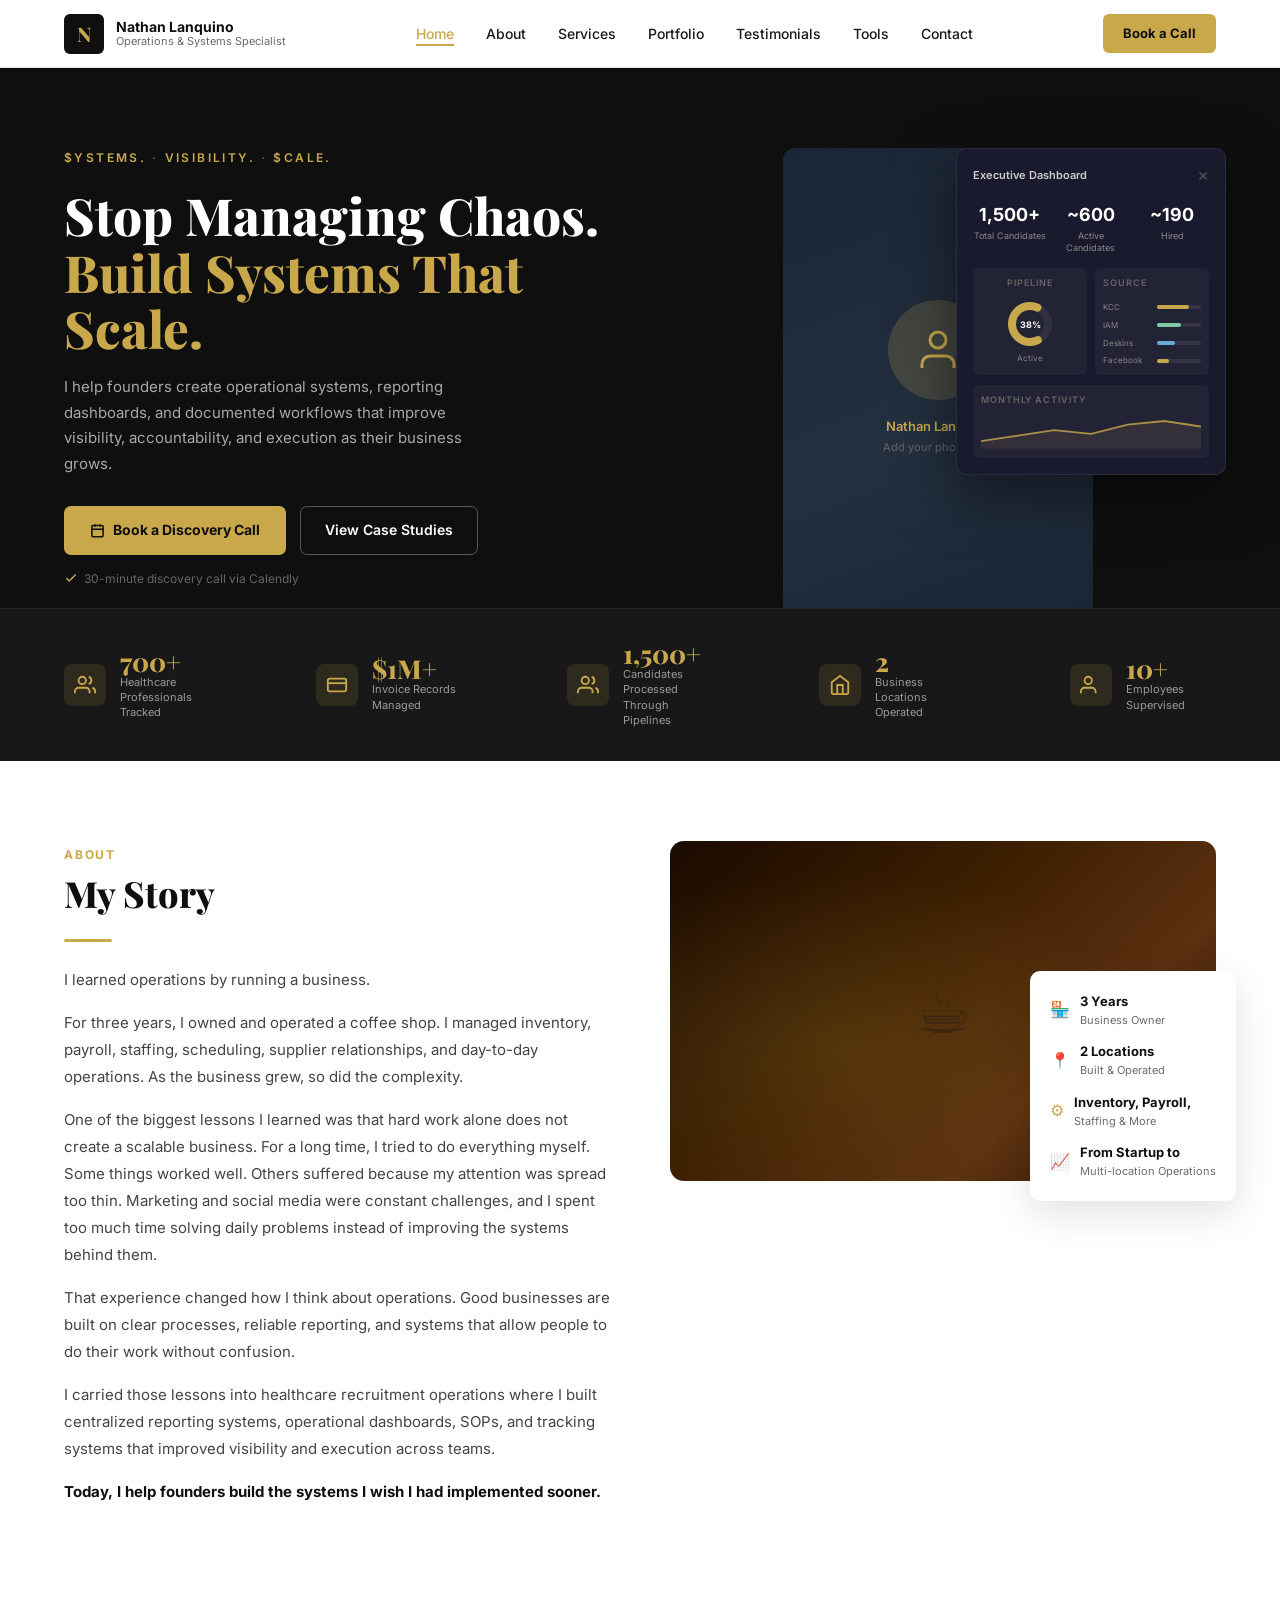
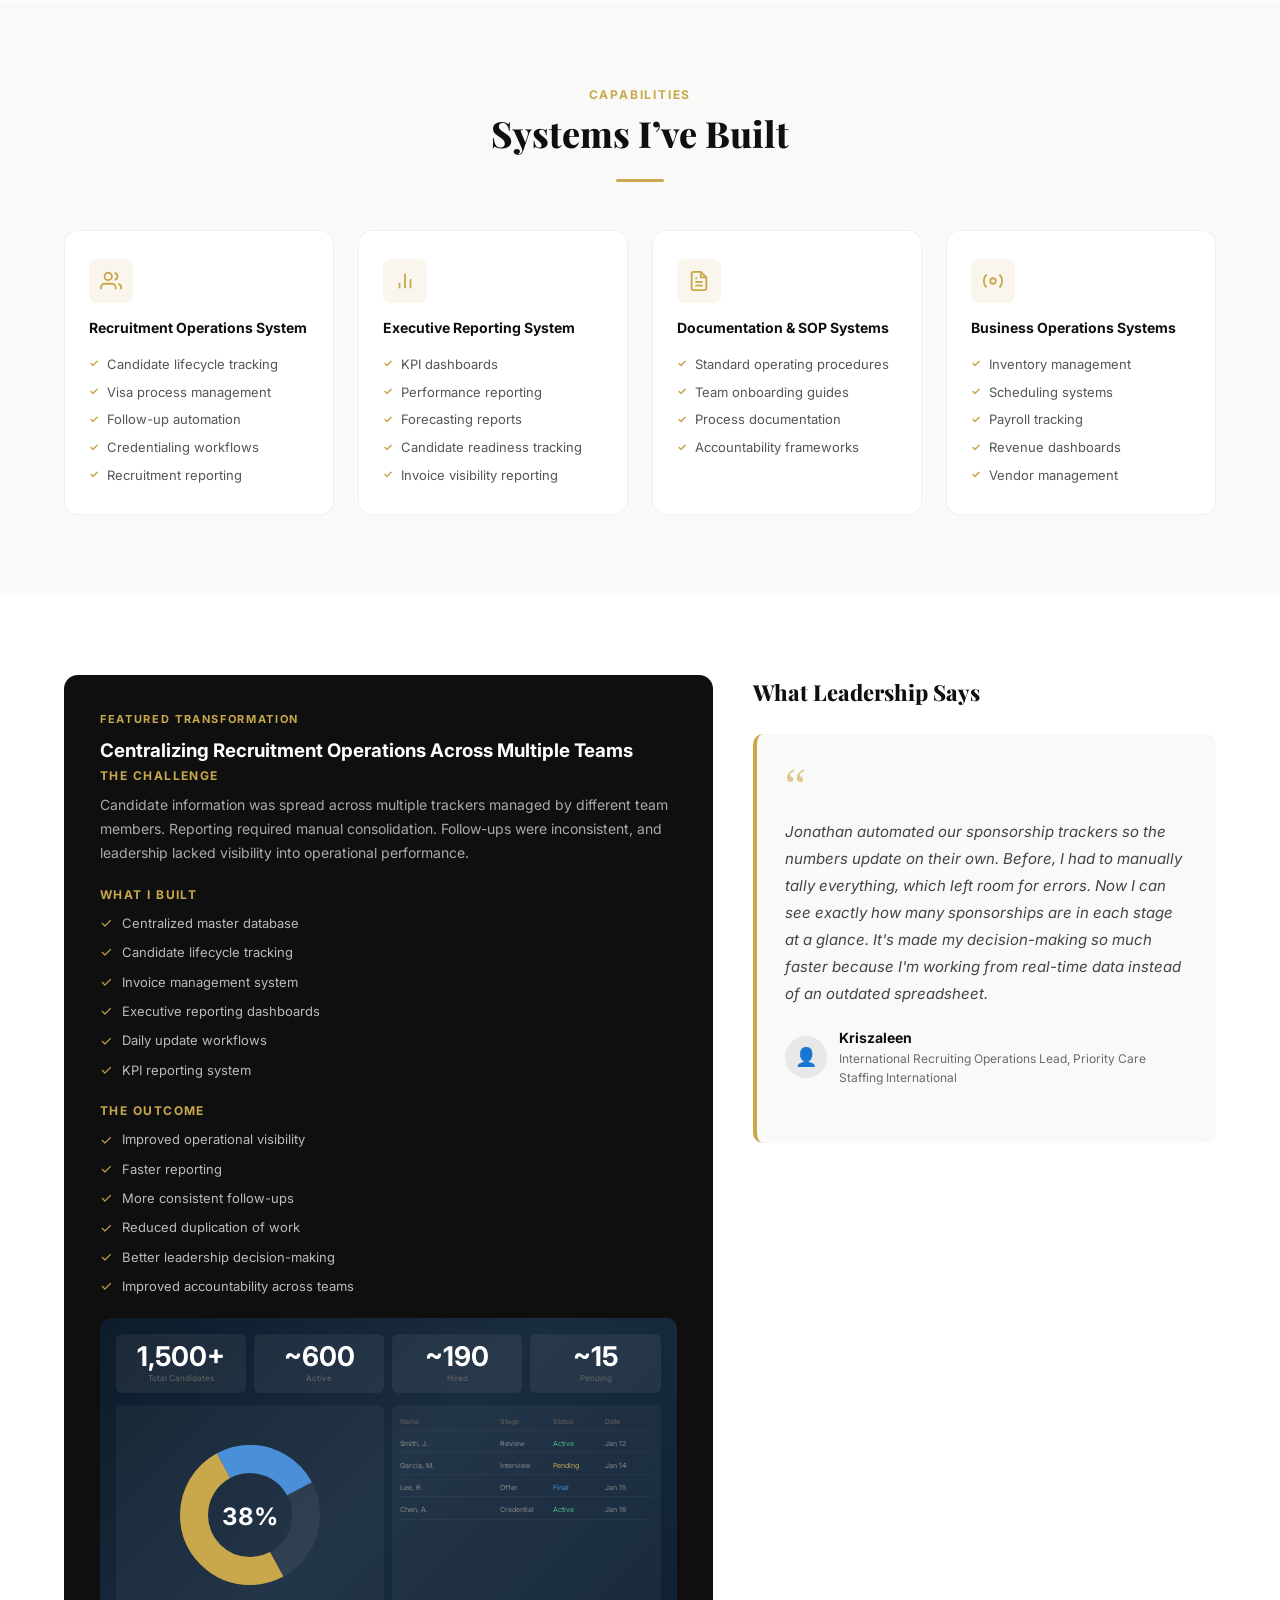
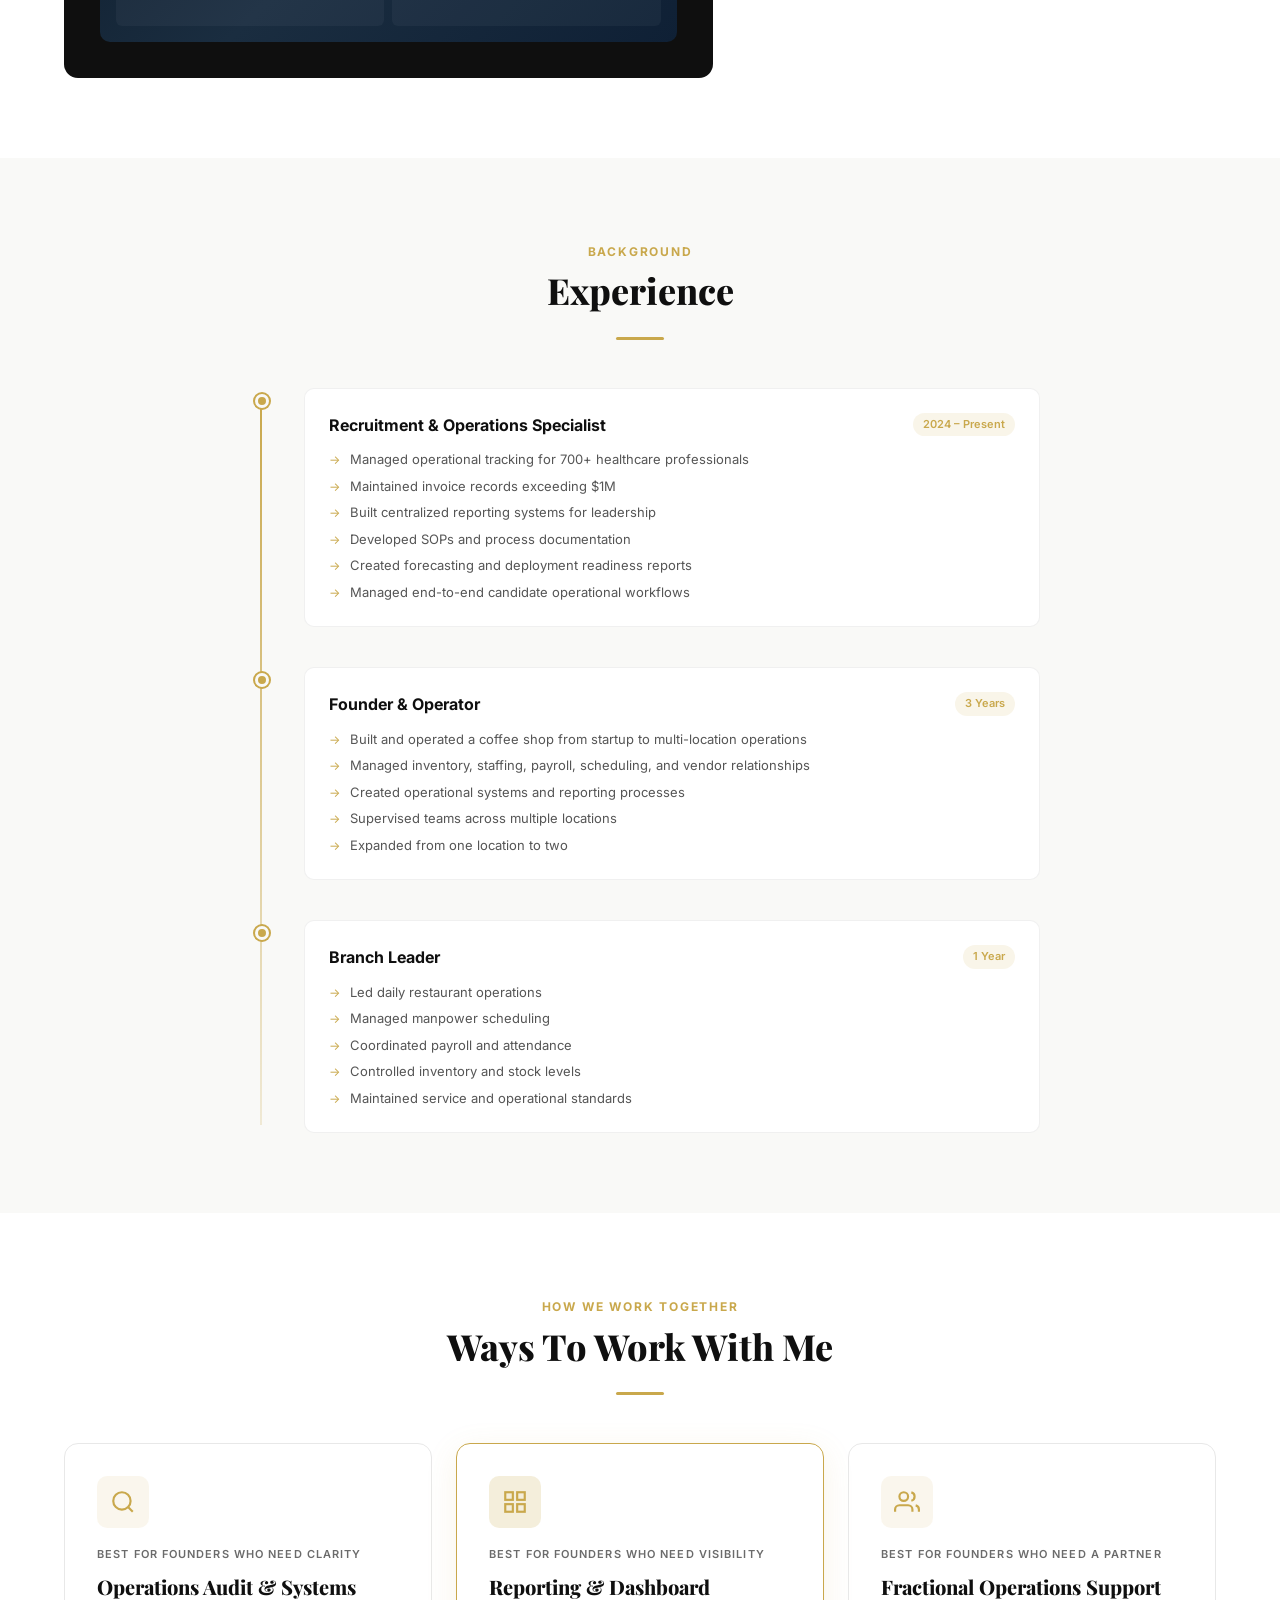
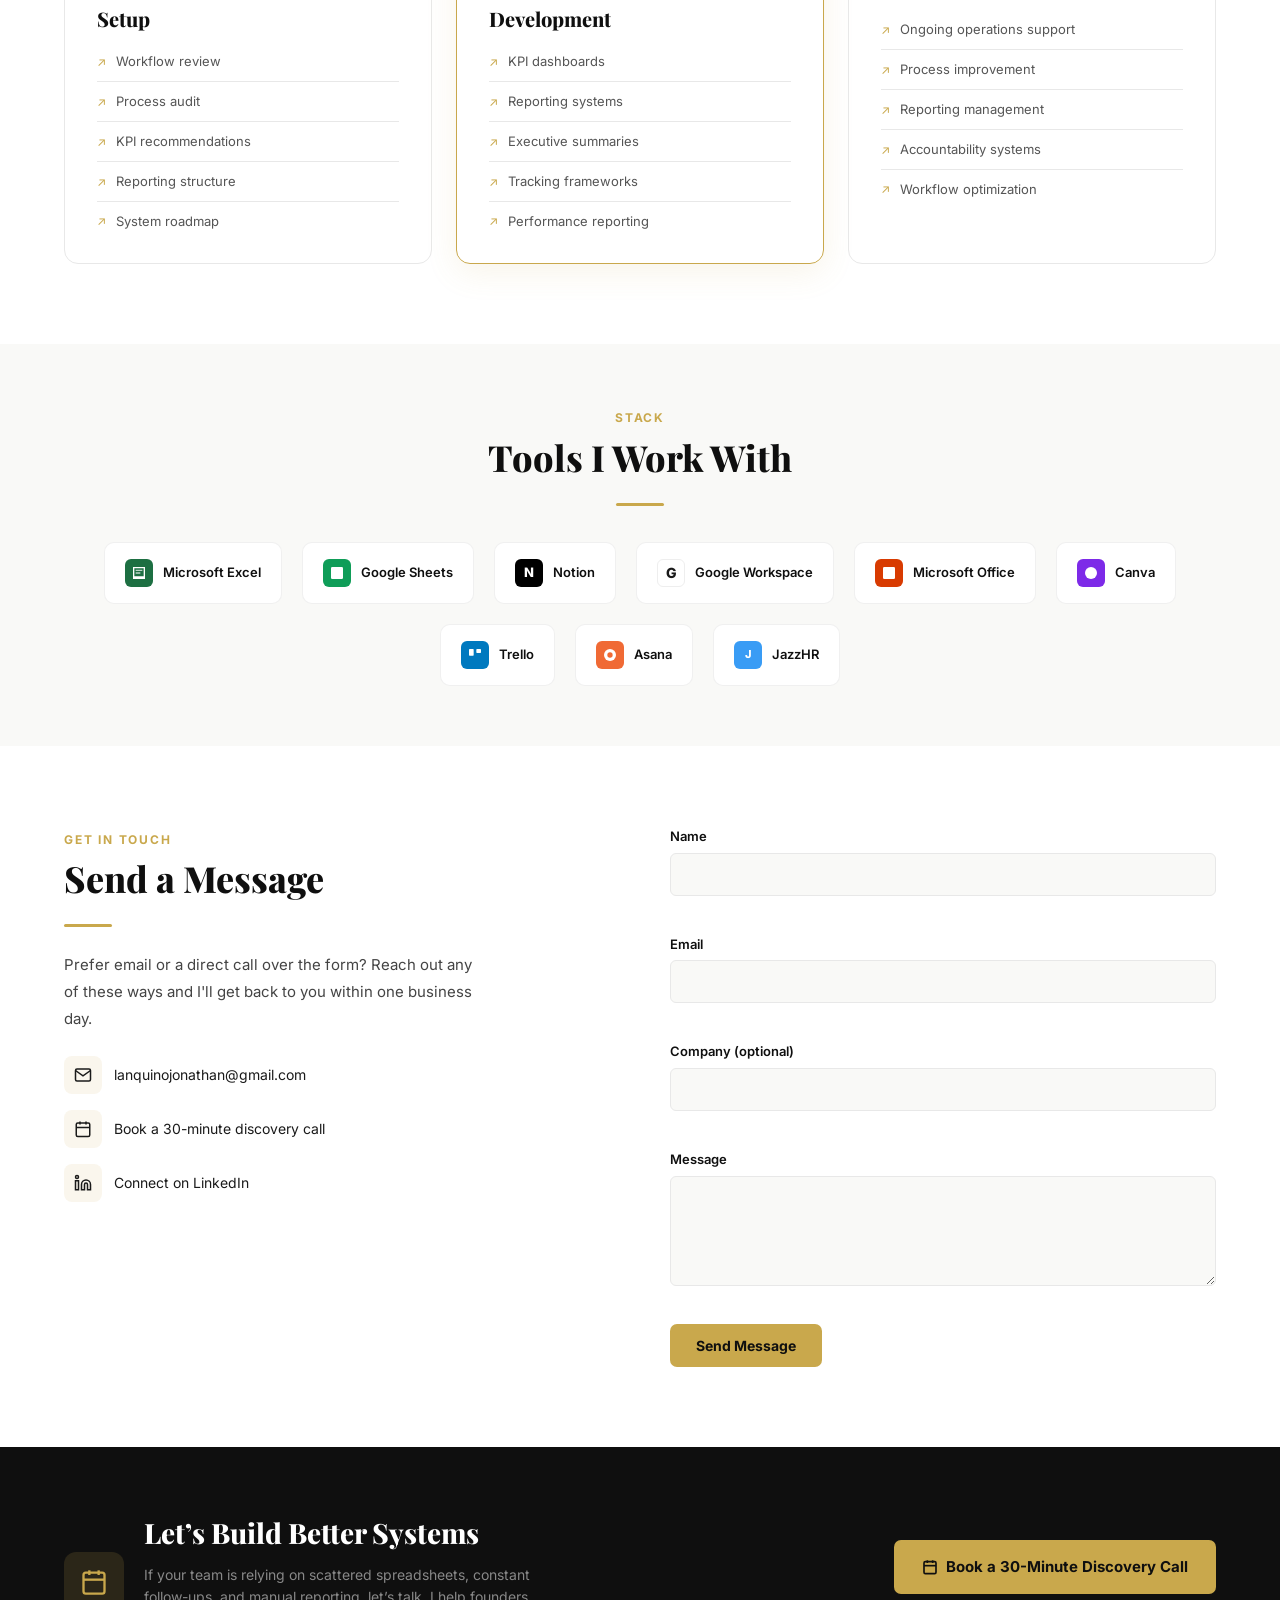
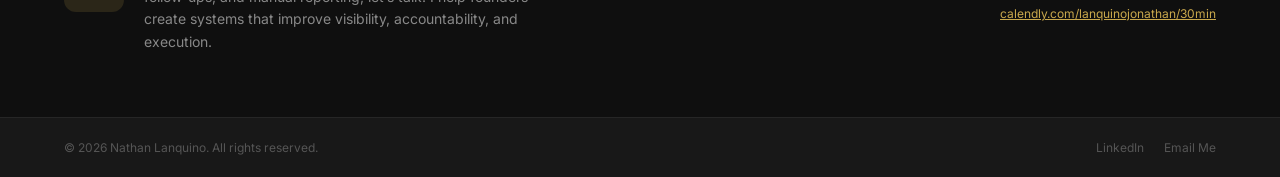
==== commit 9e311814: "Fix testimonial slider" ====
--- a/index.html
+++ b/index.html
@@ -453,7 +453,8 @@
       <div class="testimonial-area" id="testimonials">
         <h2>What Leadership Says</h2>
 
-        <blockquote class="testimonial-card" data-testimonial="1">
+<div class="testimonial-slider">
+        <blockquote class="testimonial-card" >
           <div class="quote-mark" aria-hidden="true">&ldquo;</div>
           <p class="testimonial-text">Jonathan automated our sponsorship trackers so the numbers update on their own. Before, I had to manually tally everything, which left room for errors. Now I can see exactly how many sponsorships are in each stage at a glance. It's made my decision-making so much faster because I'm working from real-time data instead of an outdated spreadsheet.</p>
           <footer class="testimonial-author">
@@ -465,7 +466,7 @@
           </footer>
         </blockquote>
 
-        <blockquote class="testimonial-card" data-testimonial="2" style="display:none;">
+        <blockquote class="testimonial-card"  style="display:none;">
           <div class="quote-mark" aria-hidden="true">&ldquo;</div>
           <p class="testimonial-text">Before Jonathan, information was tracked across multiple sources and folders, causing delays and making it hard to monitor case progress. He built structured processes that improved organization, accountability, and visibility. And that let me make decisions faster and with more confidence, because the information I needed was always reliable and available.</p>
           <footer class="testimonial-author">
@@ -477,7 +478,7 @@
           </footer>
         </blockquote>
 
-        <blockquote class="testimonial-card" data-testimonial="3" style="display:none;">
+        <blockquote class="testimonial-card" >
           <div class="quote-mark" aria-hidden="true">&ldquo;</div>
           <p class="testimonial-text">Jonathan was my right hand for contacting applicants, collecting documents, and scheduling interviews. His proactiveness made the early steps of the application process fast and painless for both applicants and the team. I didn't need to oversee it, which freed me up for more urgent, complex work. He's fast, creative, requires minimal supervision, and works just as well independently as he does on a team.</p>
           <footer class="testimonial-author">
@@ -489,33 +490,8 @@
           </footer>
         </blockquote>
 
-        <div class="testimonial-dots" role="tablist" aria-label="Testimonial selector">
-          <button type="button" class="dot active" role="tab" aria-selected="true" aria-label="Testimonial 1 of 3" data-target="1"></button>
-          <button type="button" class="dot" role="tab" aria-selected="false" aria-label="Testimonial 2 of 3" data-target="2"></button>
-          <button type="button" class="dot" role="tab" aria-selected="false" aria-label="Testimonial 3 of 3" data-target="3"></button>
-        </div>
-      </div>
-    </section>
-
-    <script>
-      (function () {
-        var dots = document.querySelectorAll('#testimonials .dot');
-        var cards = document.querySelectorAll('#testimonials .testimonial-card');
-        dots.forEach(function (dot) {
-          dot.addEventListener('click', function () {
-            var target = dot.getAttribute('data-target');
-            cards.forEach(function (card) {
-              card.style.display = (card.getAttribute('data-testimonial') === target) ? '' : 'none';
-            });
-            dots.forEach(function (d) {
-              var active = d === dot;
-              d.classList.toggle('active', active);
-              d.setAttribute('aria-selected', active ? 'true' : 'false');
-            });
-          });
-        });
-      })();
-    </script>
+      </div>
+    </section>
 
     <!-- ============ EXPERIENCE ============ -->
     <section class="experience reveal" aria-labelledby="experience-heading">
@@ -792,3 +768,4 @@
   <script src="assets/js/main.js" defer></script>
 </body>
 </html>
+
--- a/assets/css/styles.css
+++ b/assets/css/styles.css
@@ -1023,3 +1023,37 @@
 }
 
 svg { display: inline-block; vertical-align: middle; }
+
+/* TESTIMONIAL SLIDER */
+
+.testimonial-slider {
+  display: flex;
+  gap: 20px;
+
+  overflow-x: auto;
+  scroll-snap-type: x mandatory;
+  scroll-behavior: smooth;
+
+  padding-bottom: 10px;
+
+  scrollbar-width: none;
+}
+
+.testimonial-slider::-webkit-scrollbar {
+  display: none;
+}
+
+.testimonial-slider .testimonial-card {
+  flex: 0 0 100%;
+  scroll-snap-align: start;
+}
+
+.testimonial-slider {
+  cursor: grab;
+}
+
+.testimonial-slider:active {
+  cursor: grabbing;
+}
+
+
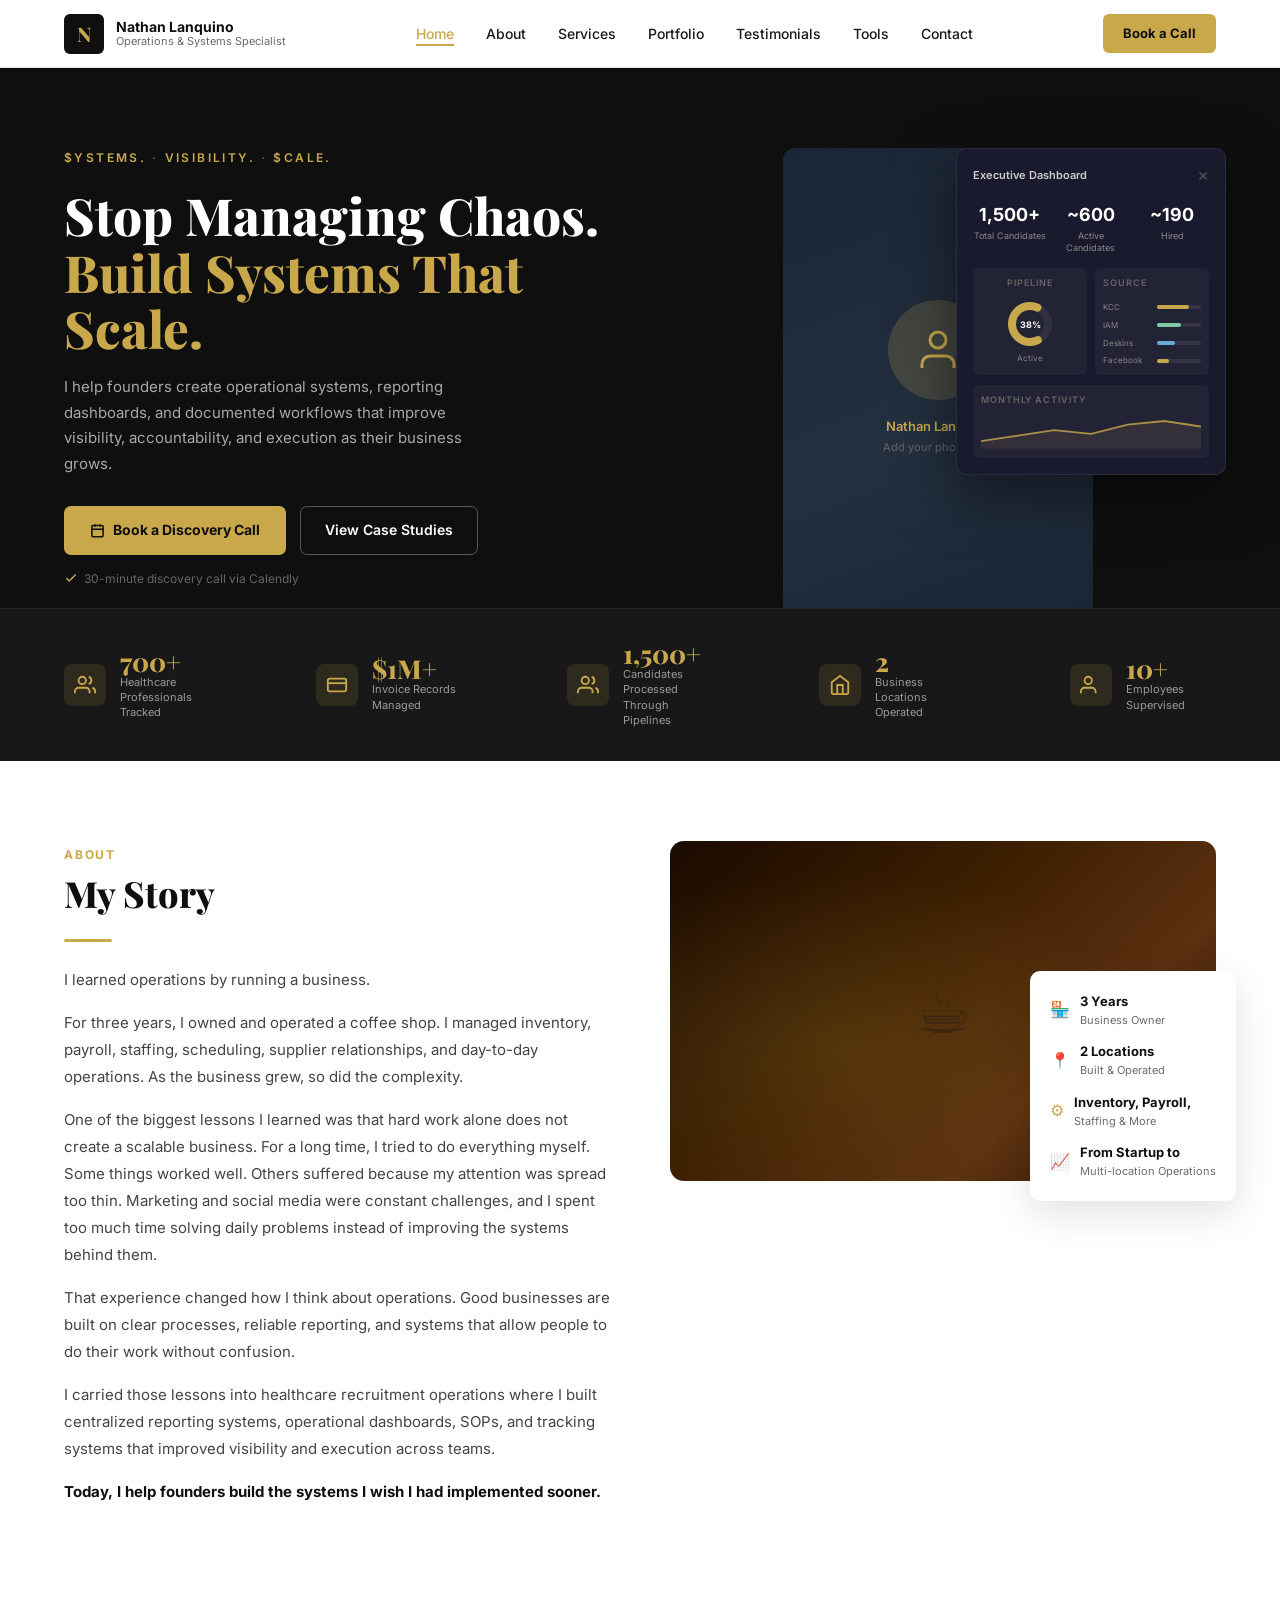
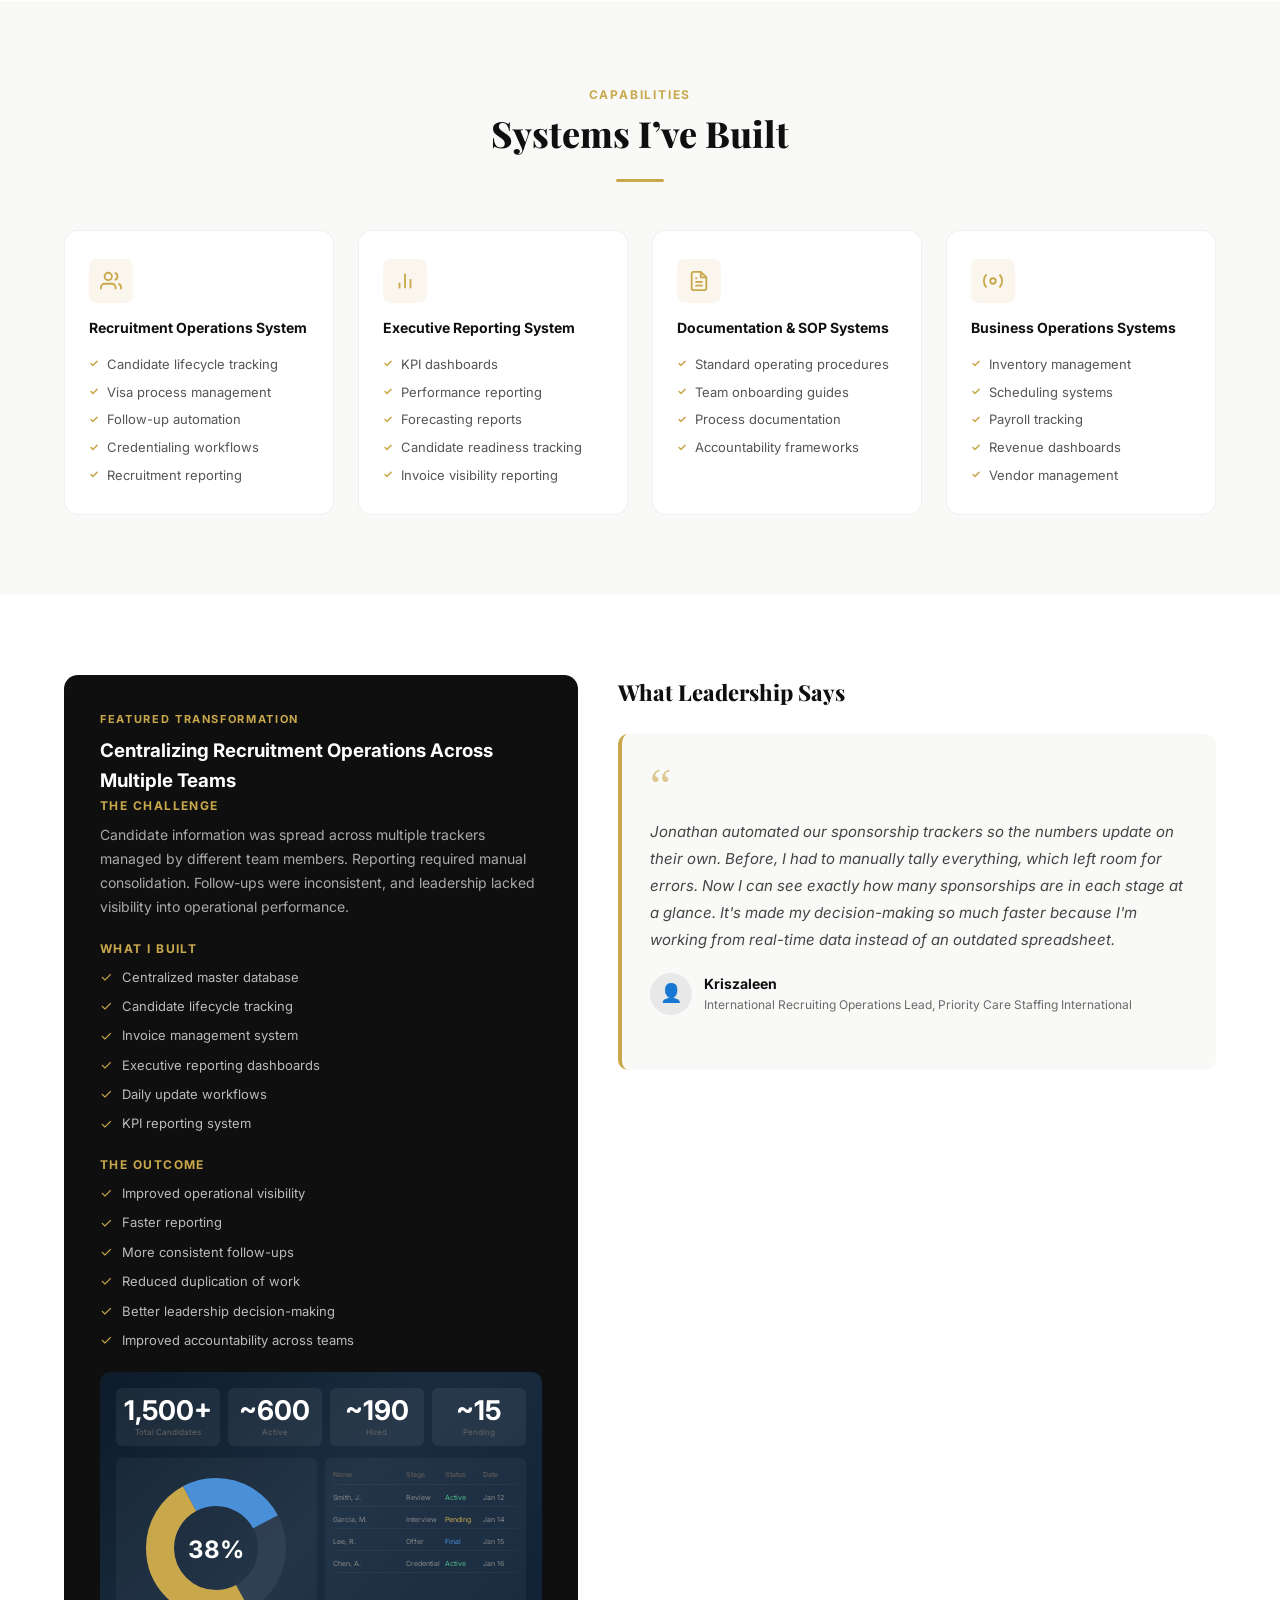
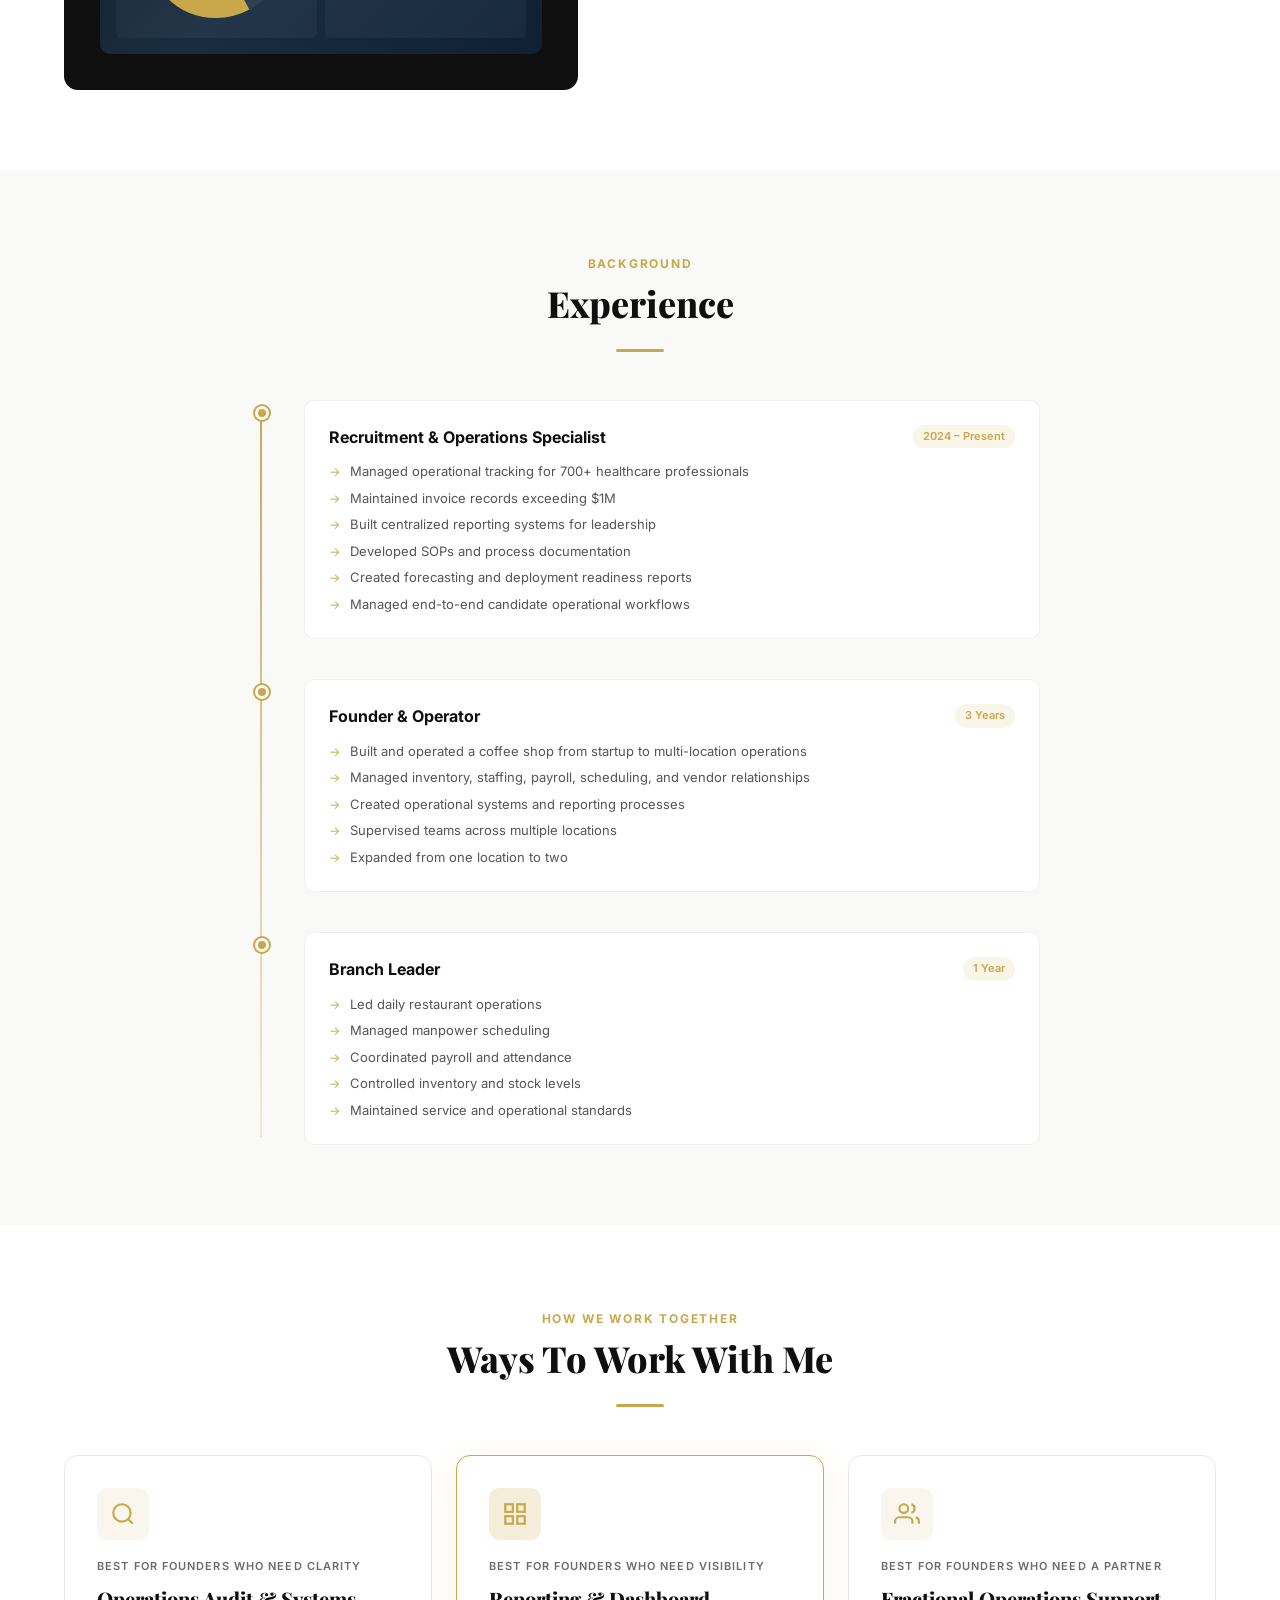
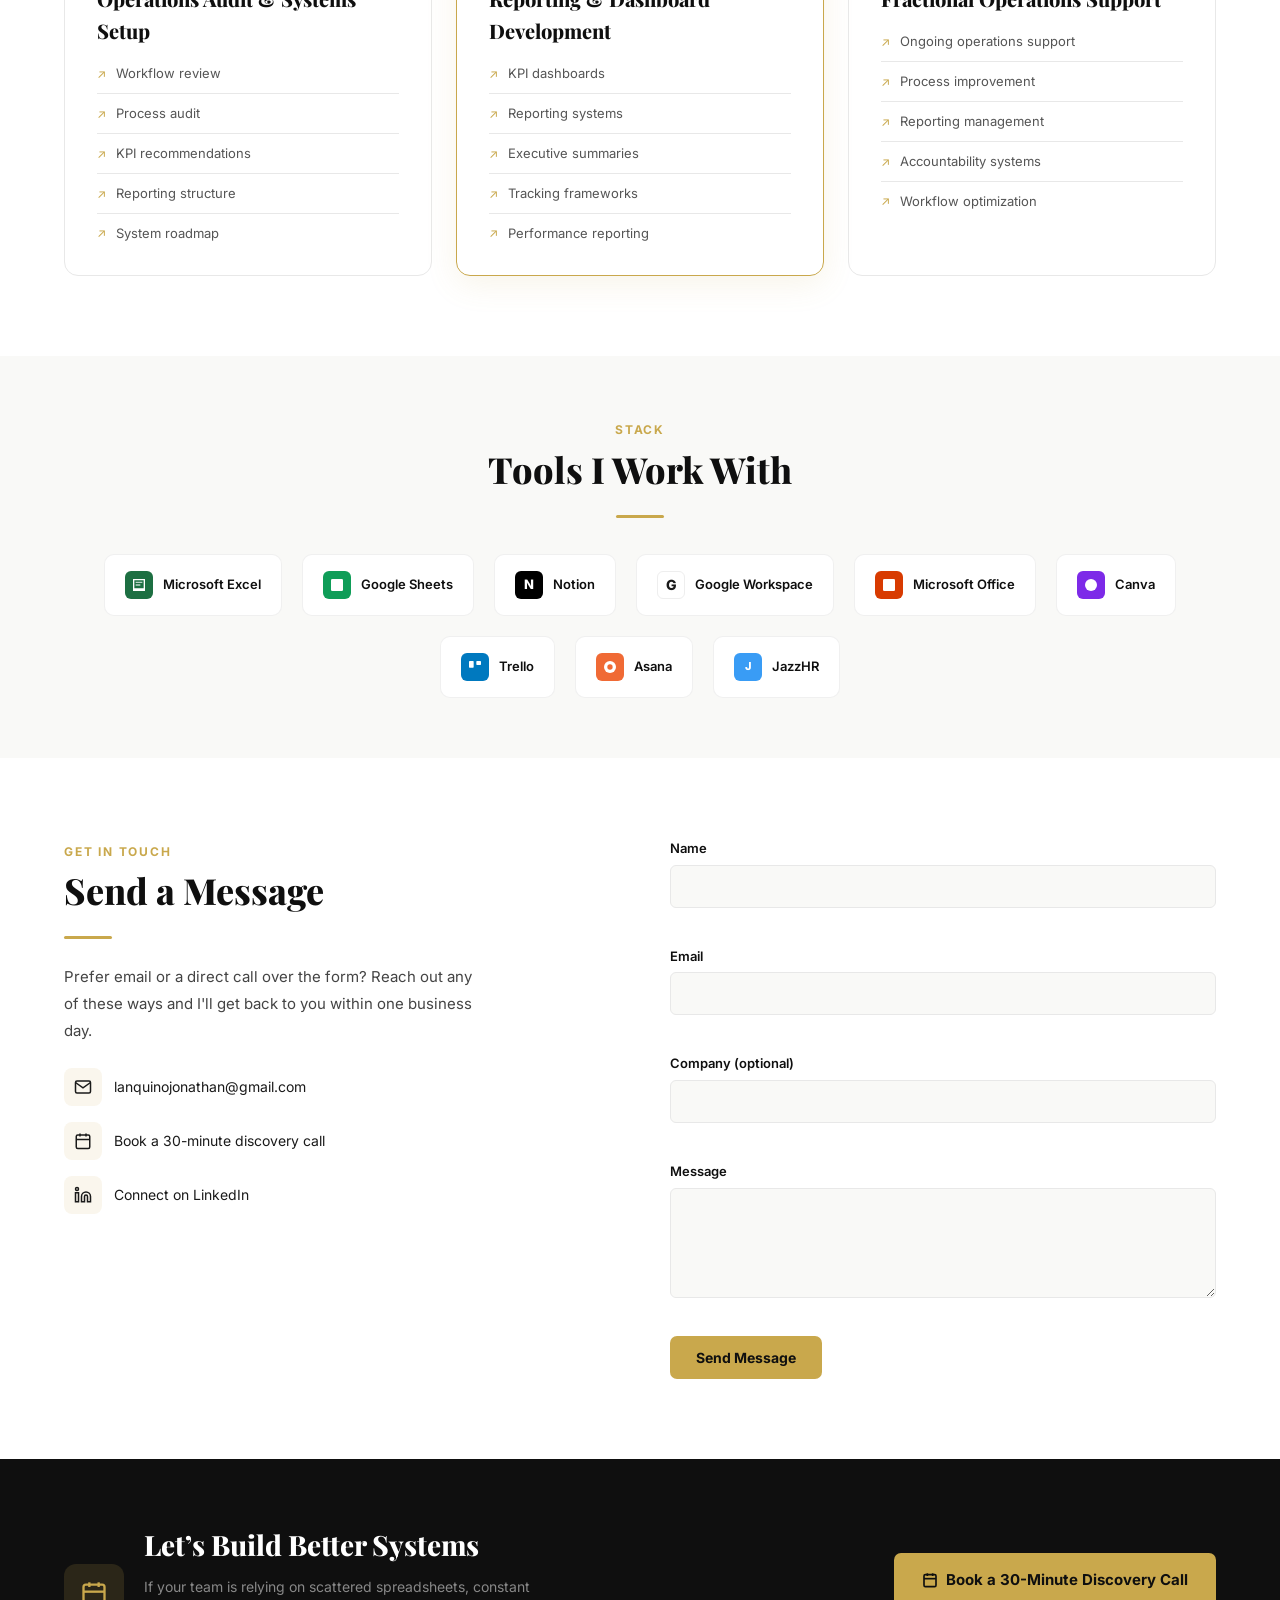
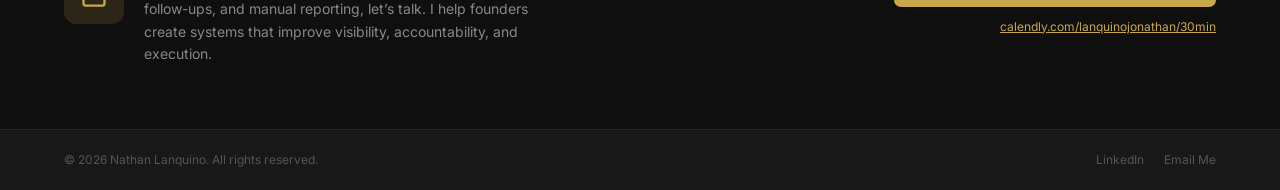
==== commit 086cdab4: "Fix testimonial slider" ====
--- a/index.html
+++ b/index.html
@@ -466,7 +466,7 @@
           </footer>
         </blockquote>
 
-        <blockquote class="testimonial-card"  style="display:none;">
+        <blockquote class="testimonial-card" >
           <div class="quote-mark" aria-hidden="true">&ldquo;</div>
           <p class="testimonial-text">Before Jonathan, information was tracked across multiple sources and folders, causing delays and making it hard to monitor case progress. He built structured processes that improved organization, accountability, and visibility. And that let me make decisions faster and with more confidence, because the information I needed was always reliable and available.</p>
           <footer class="testimonial-author">
